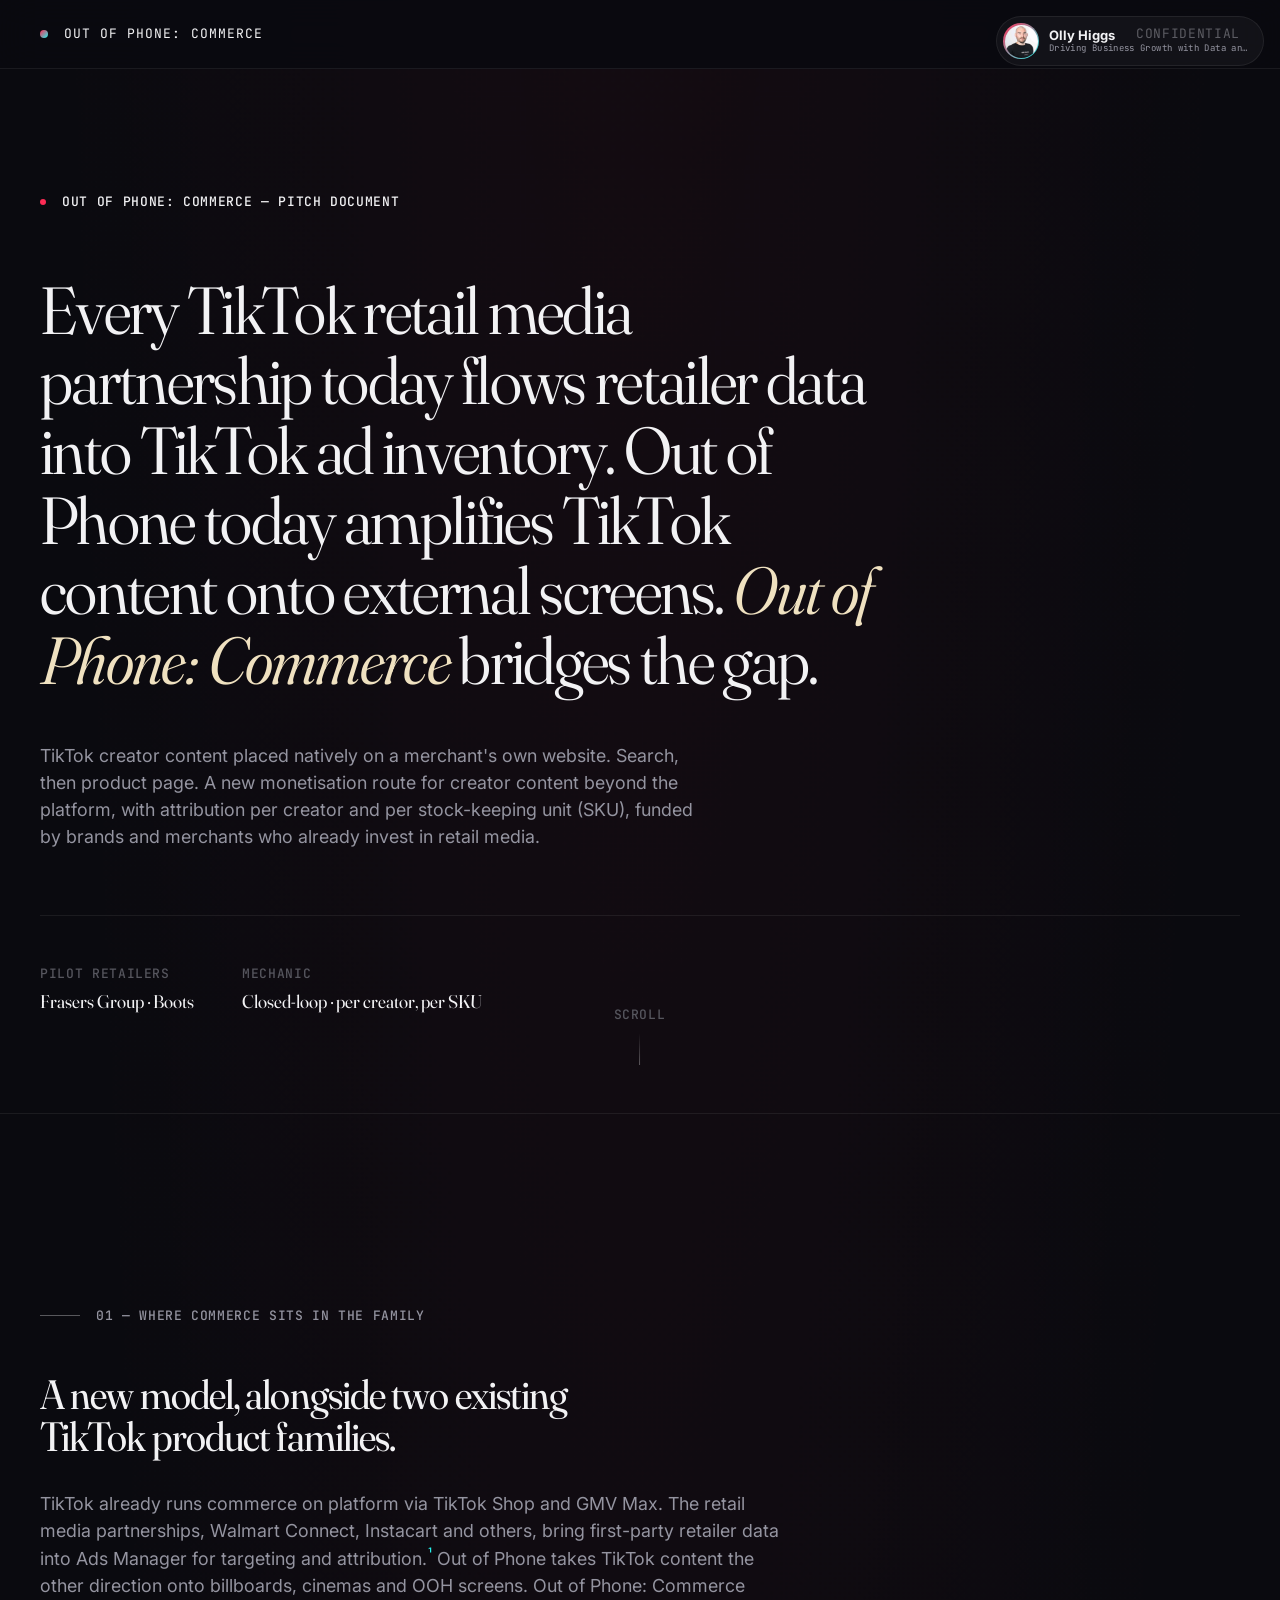
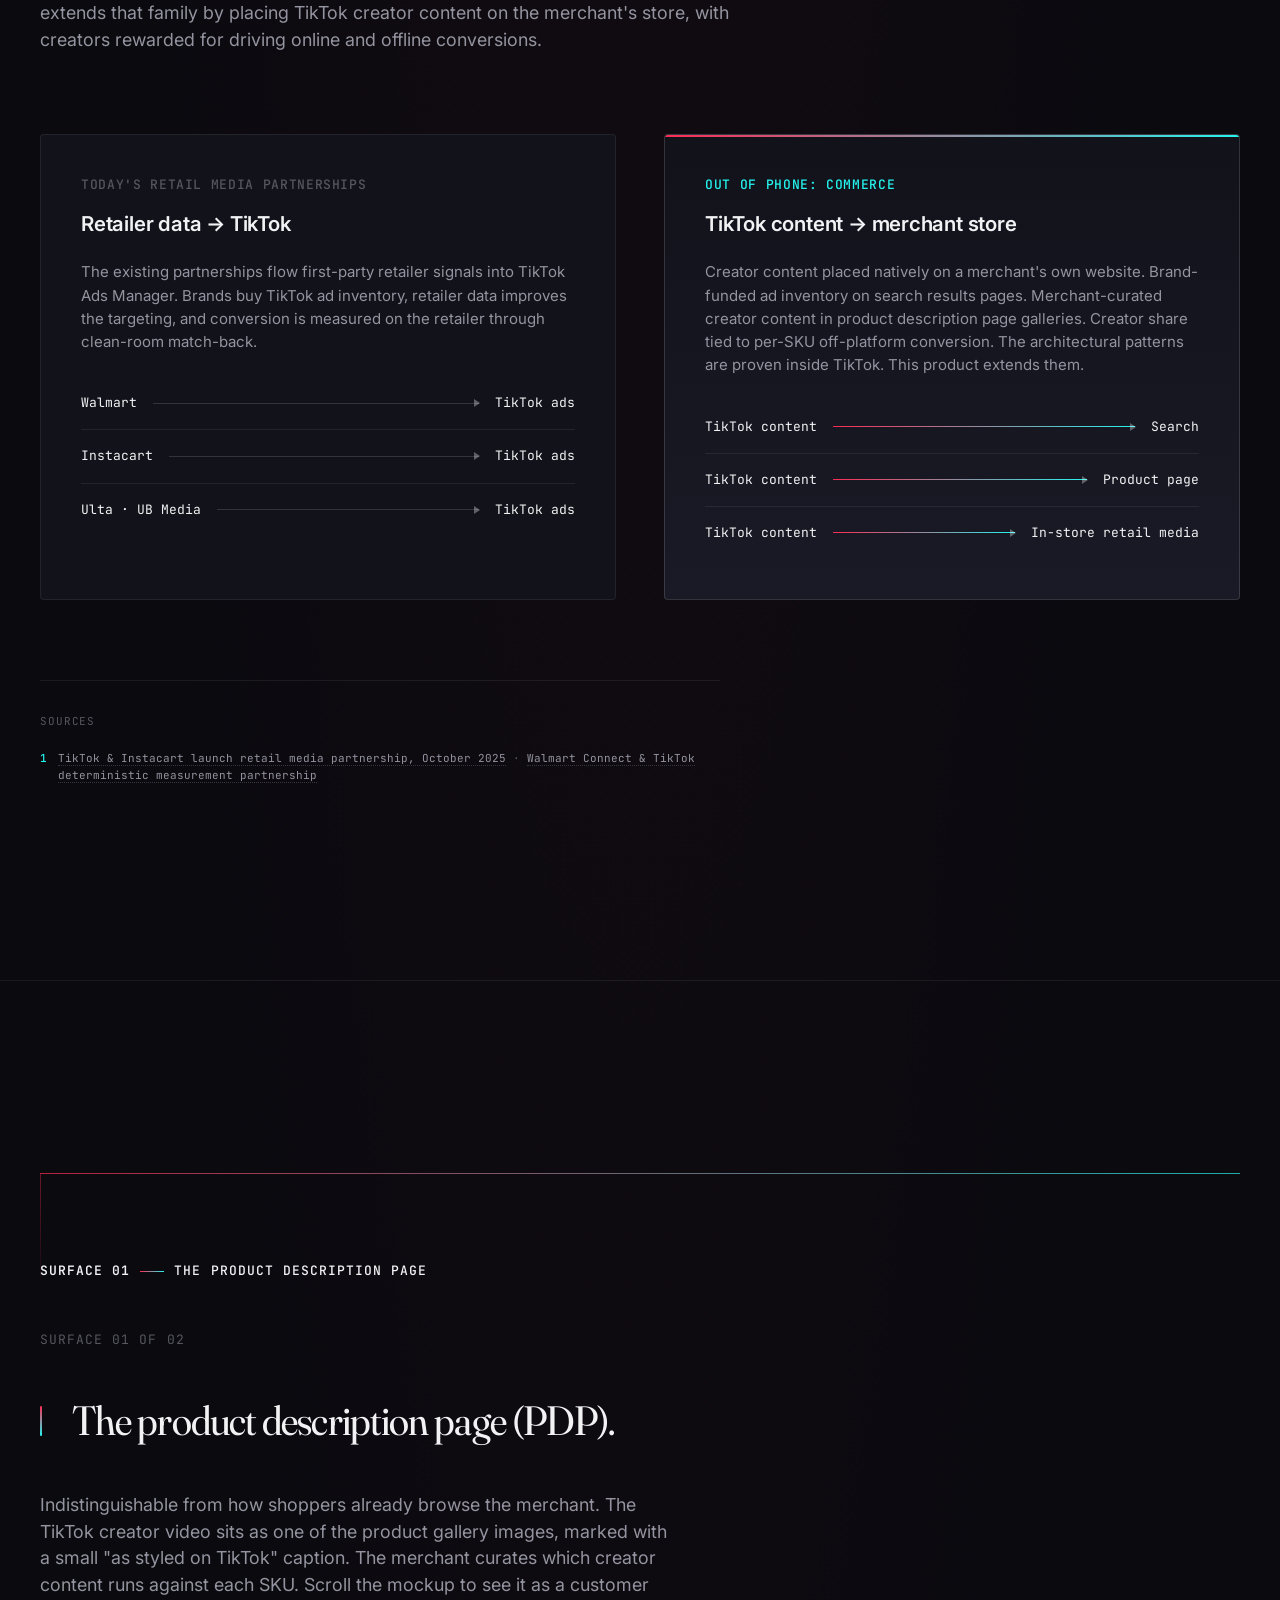
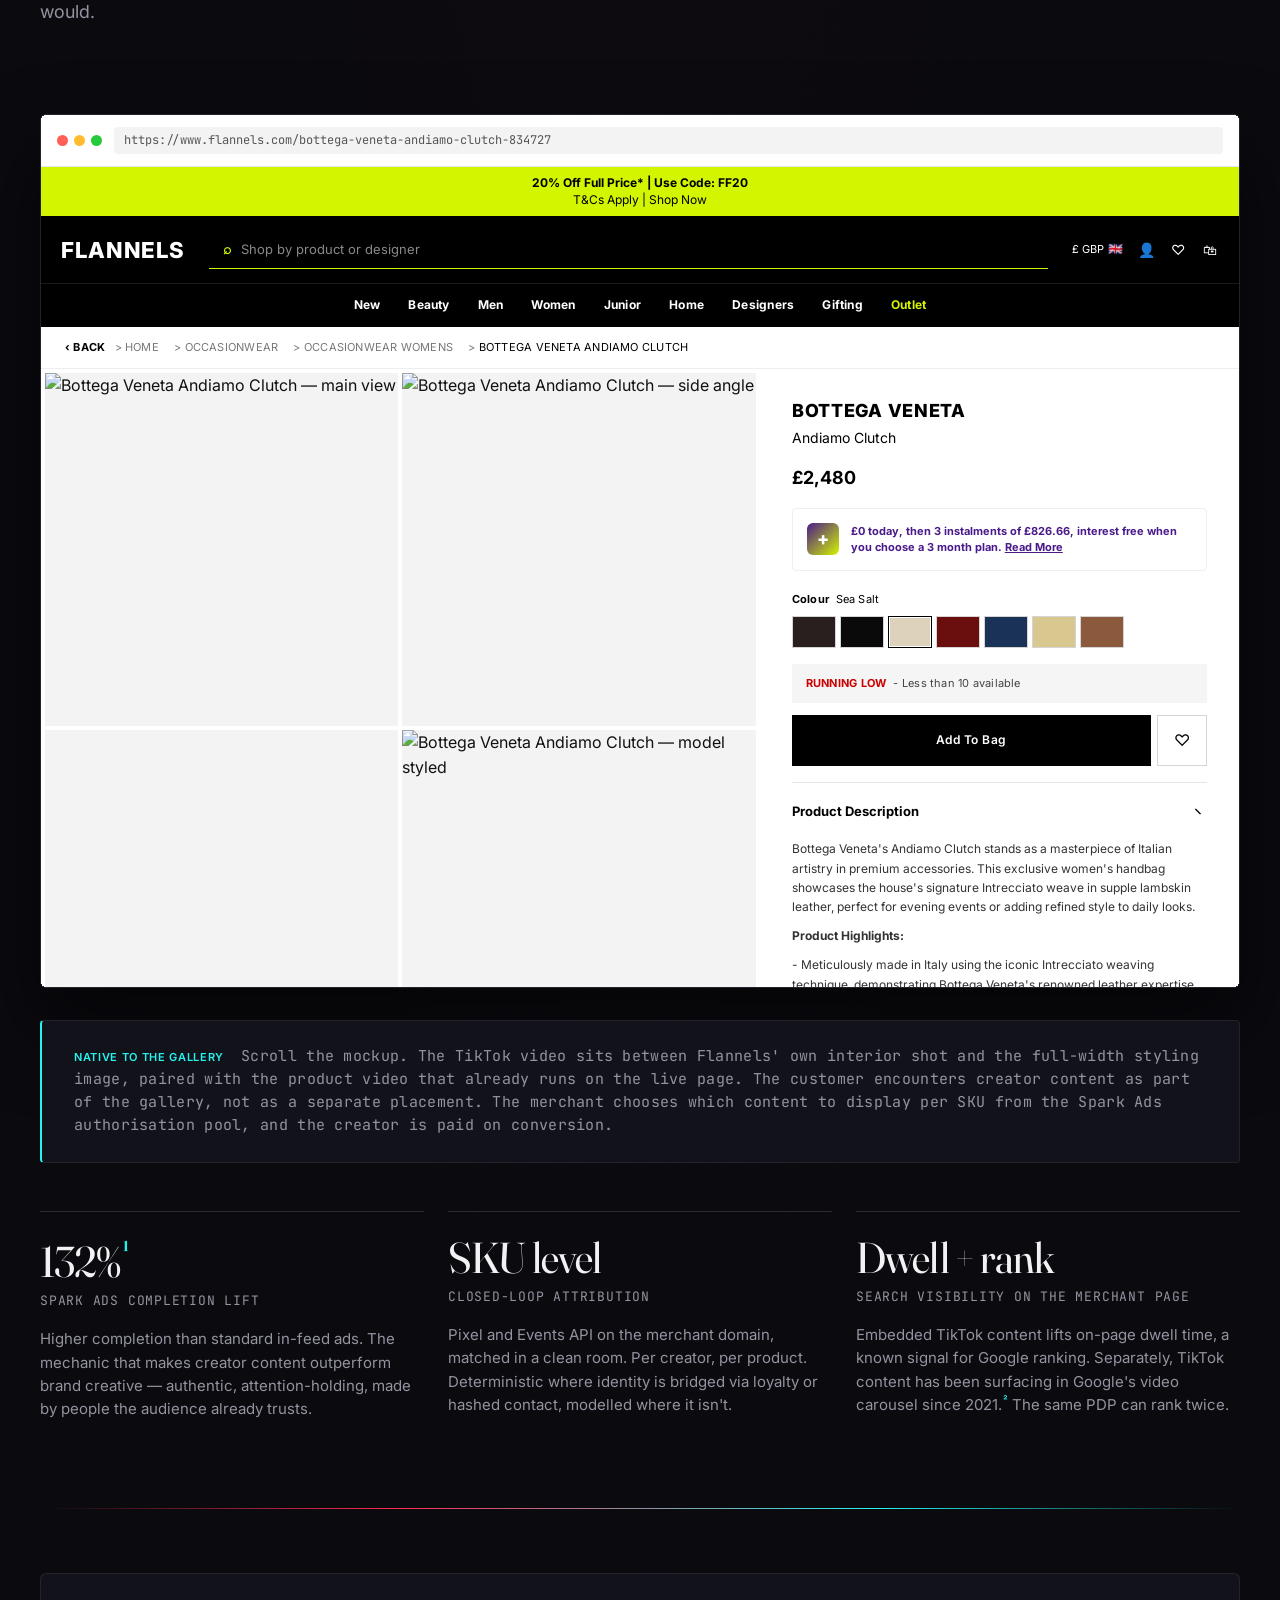
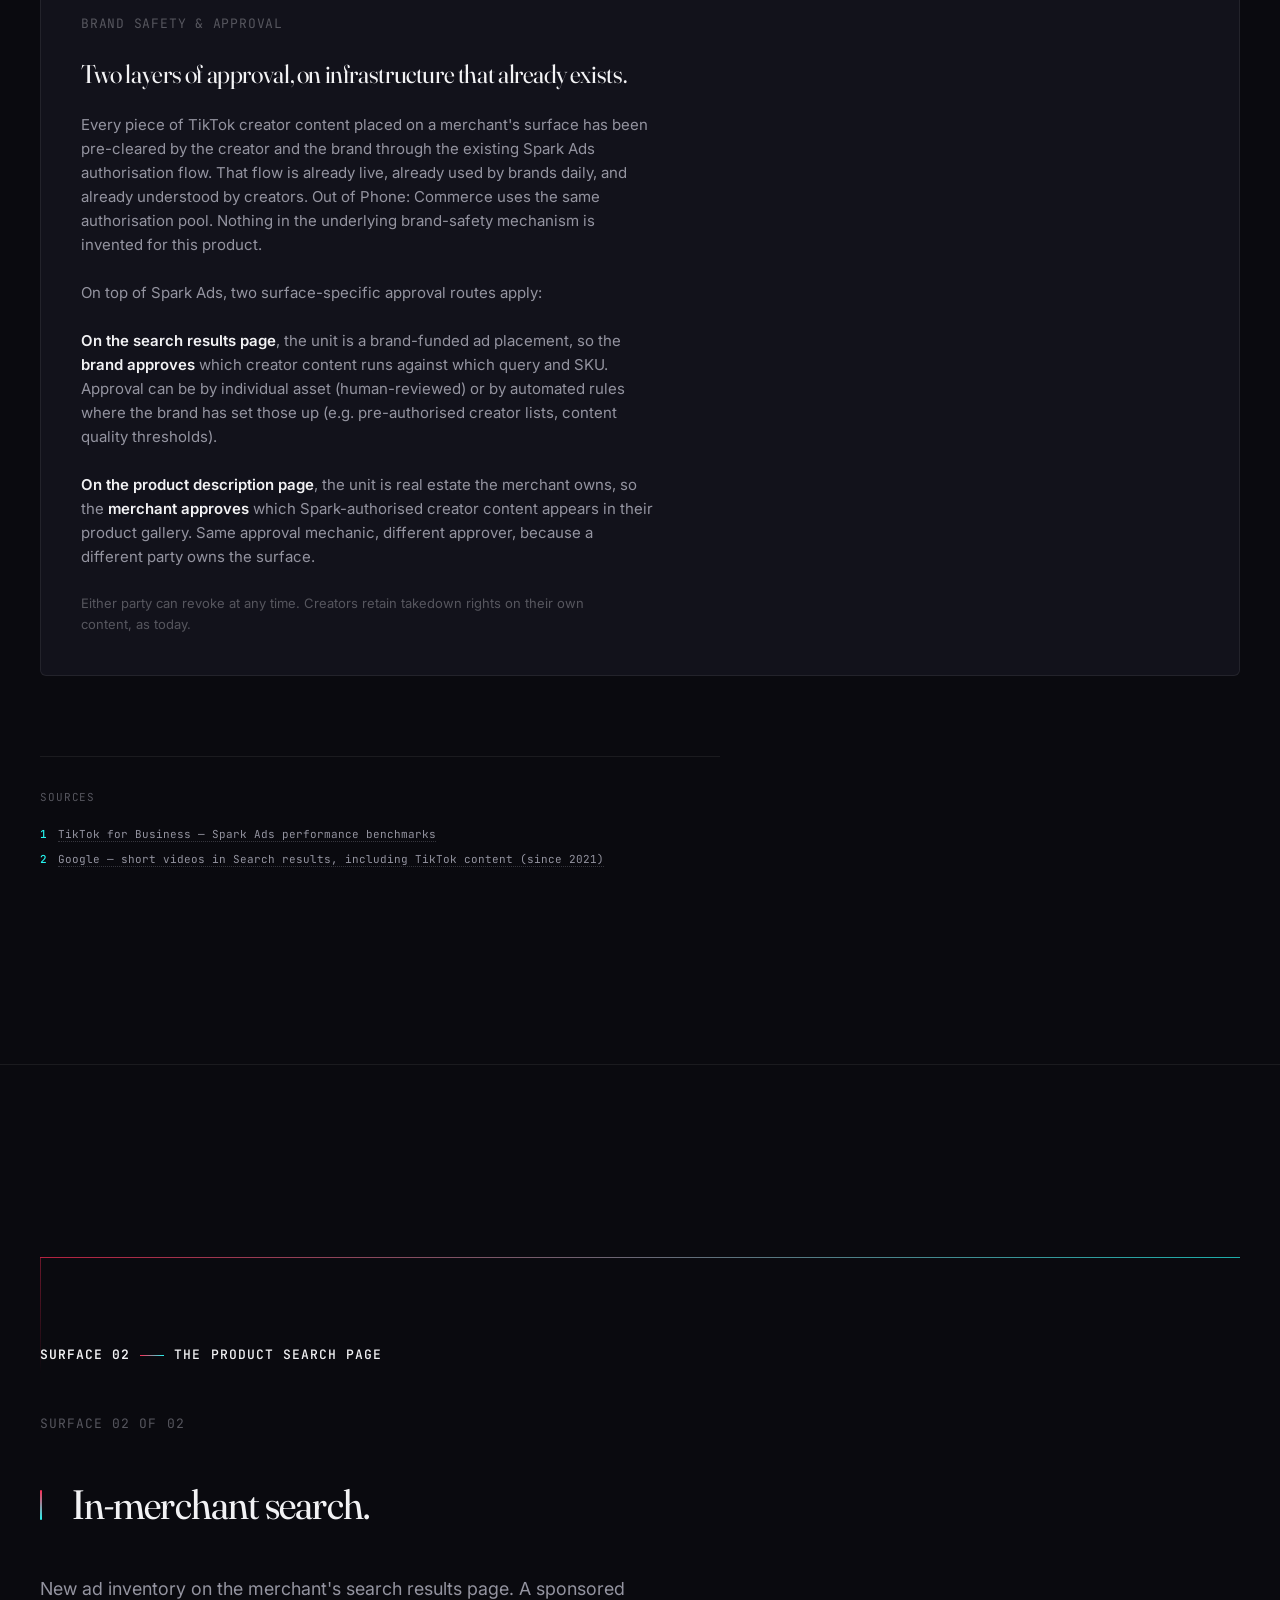
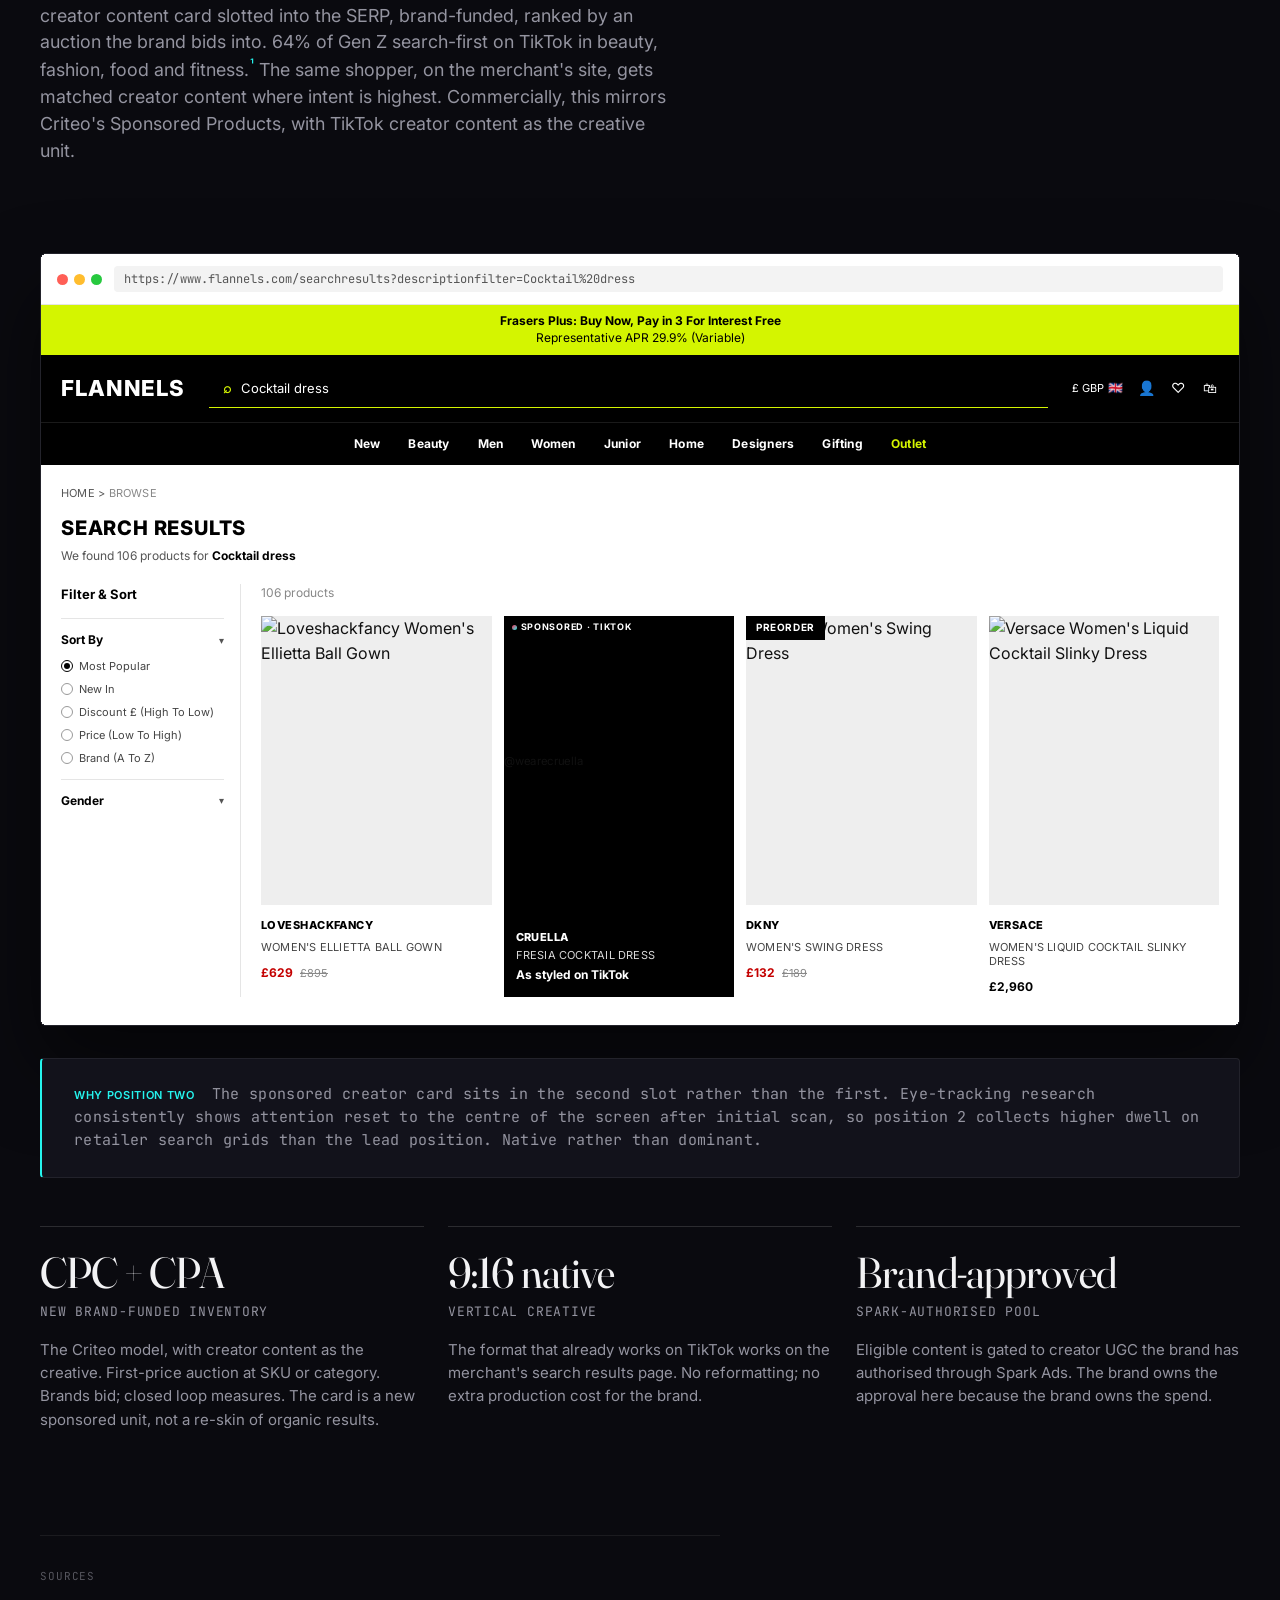
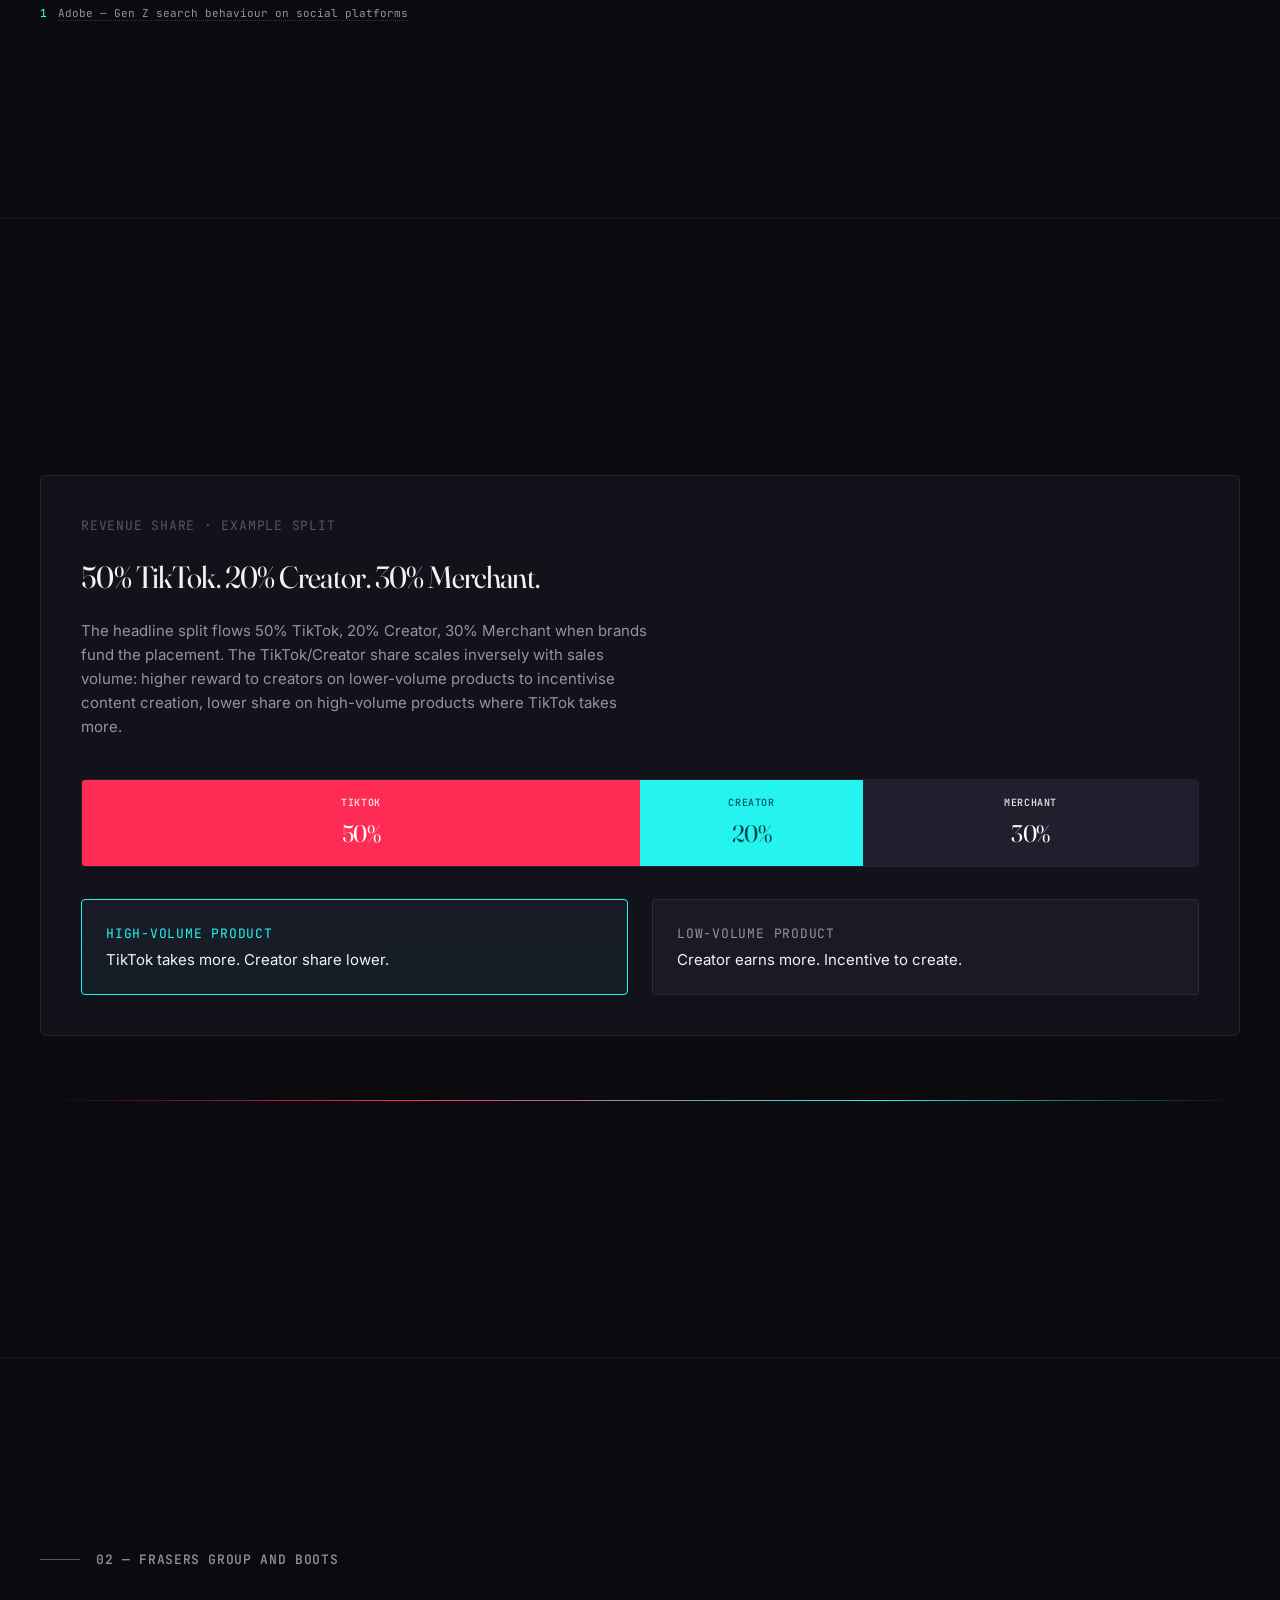
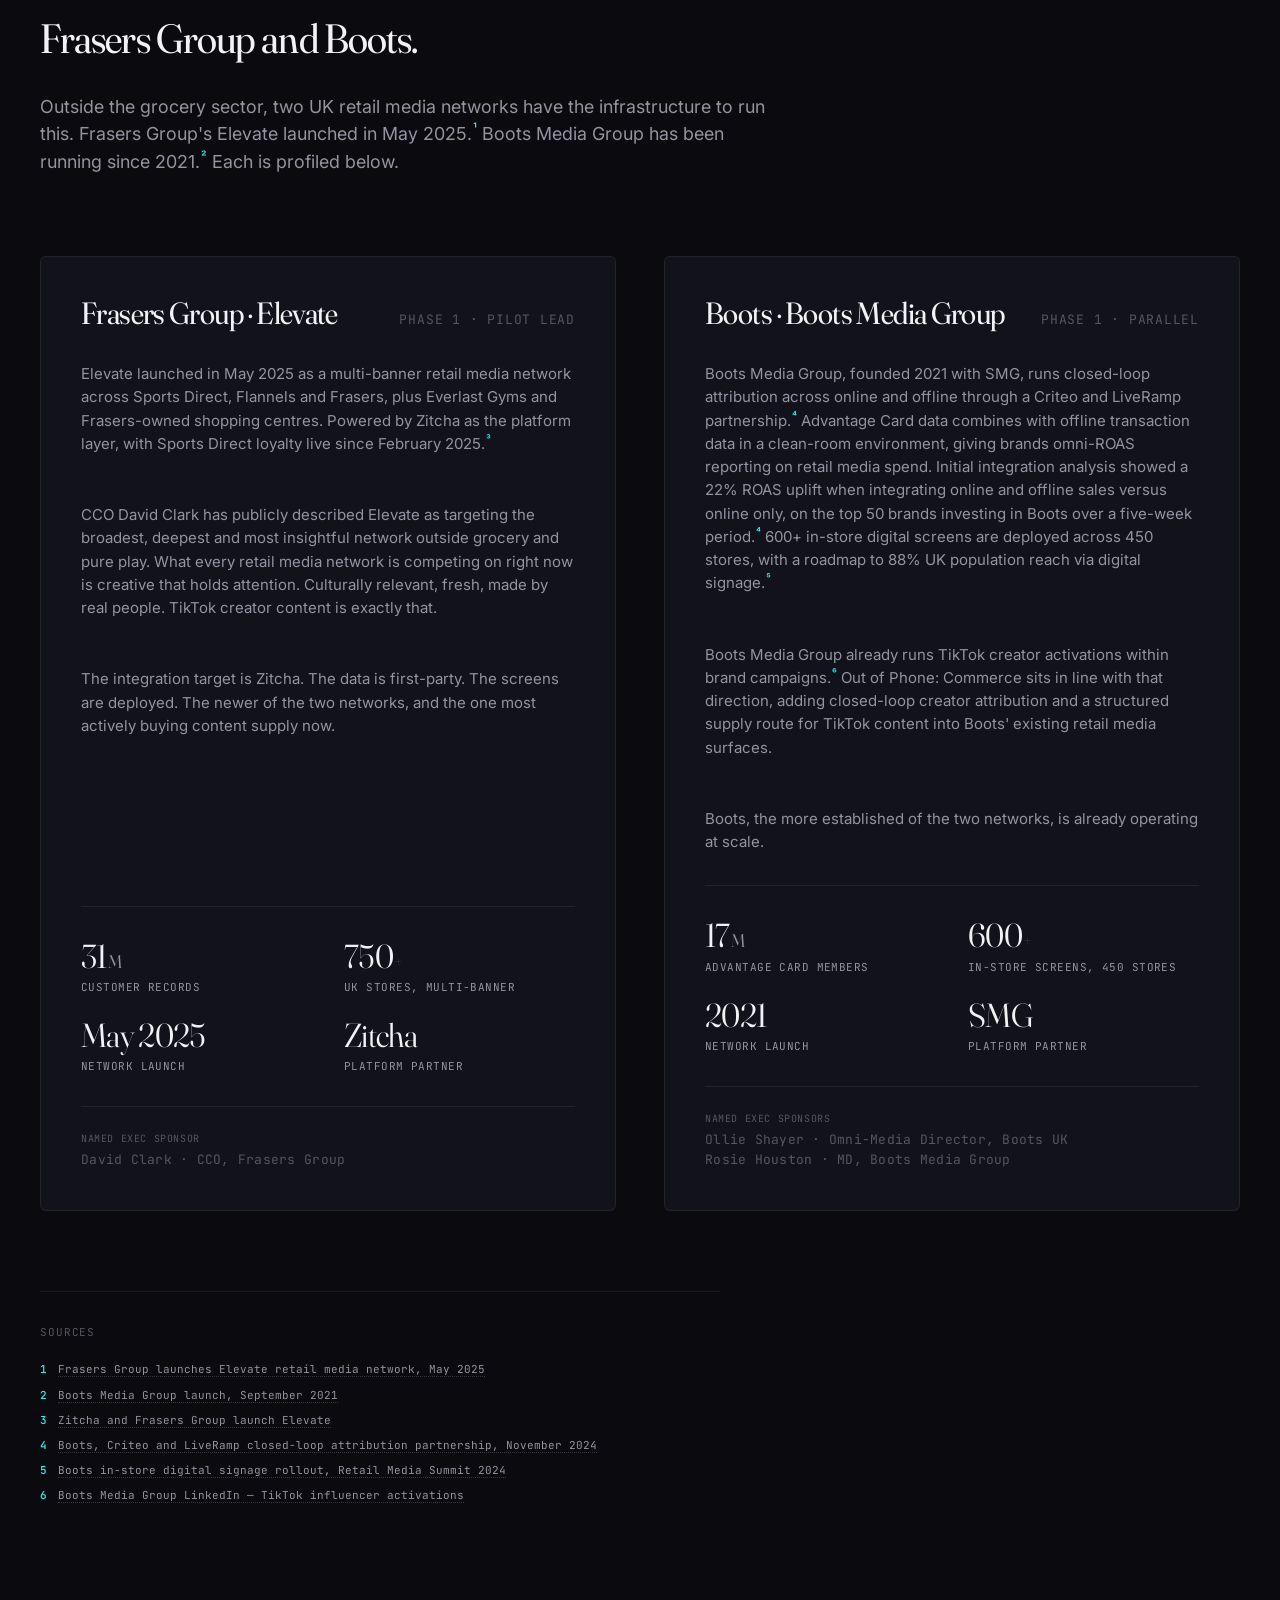
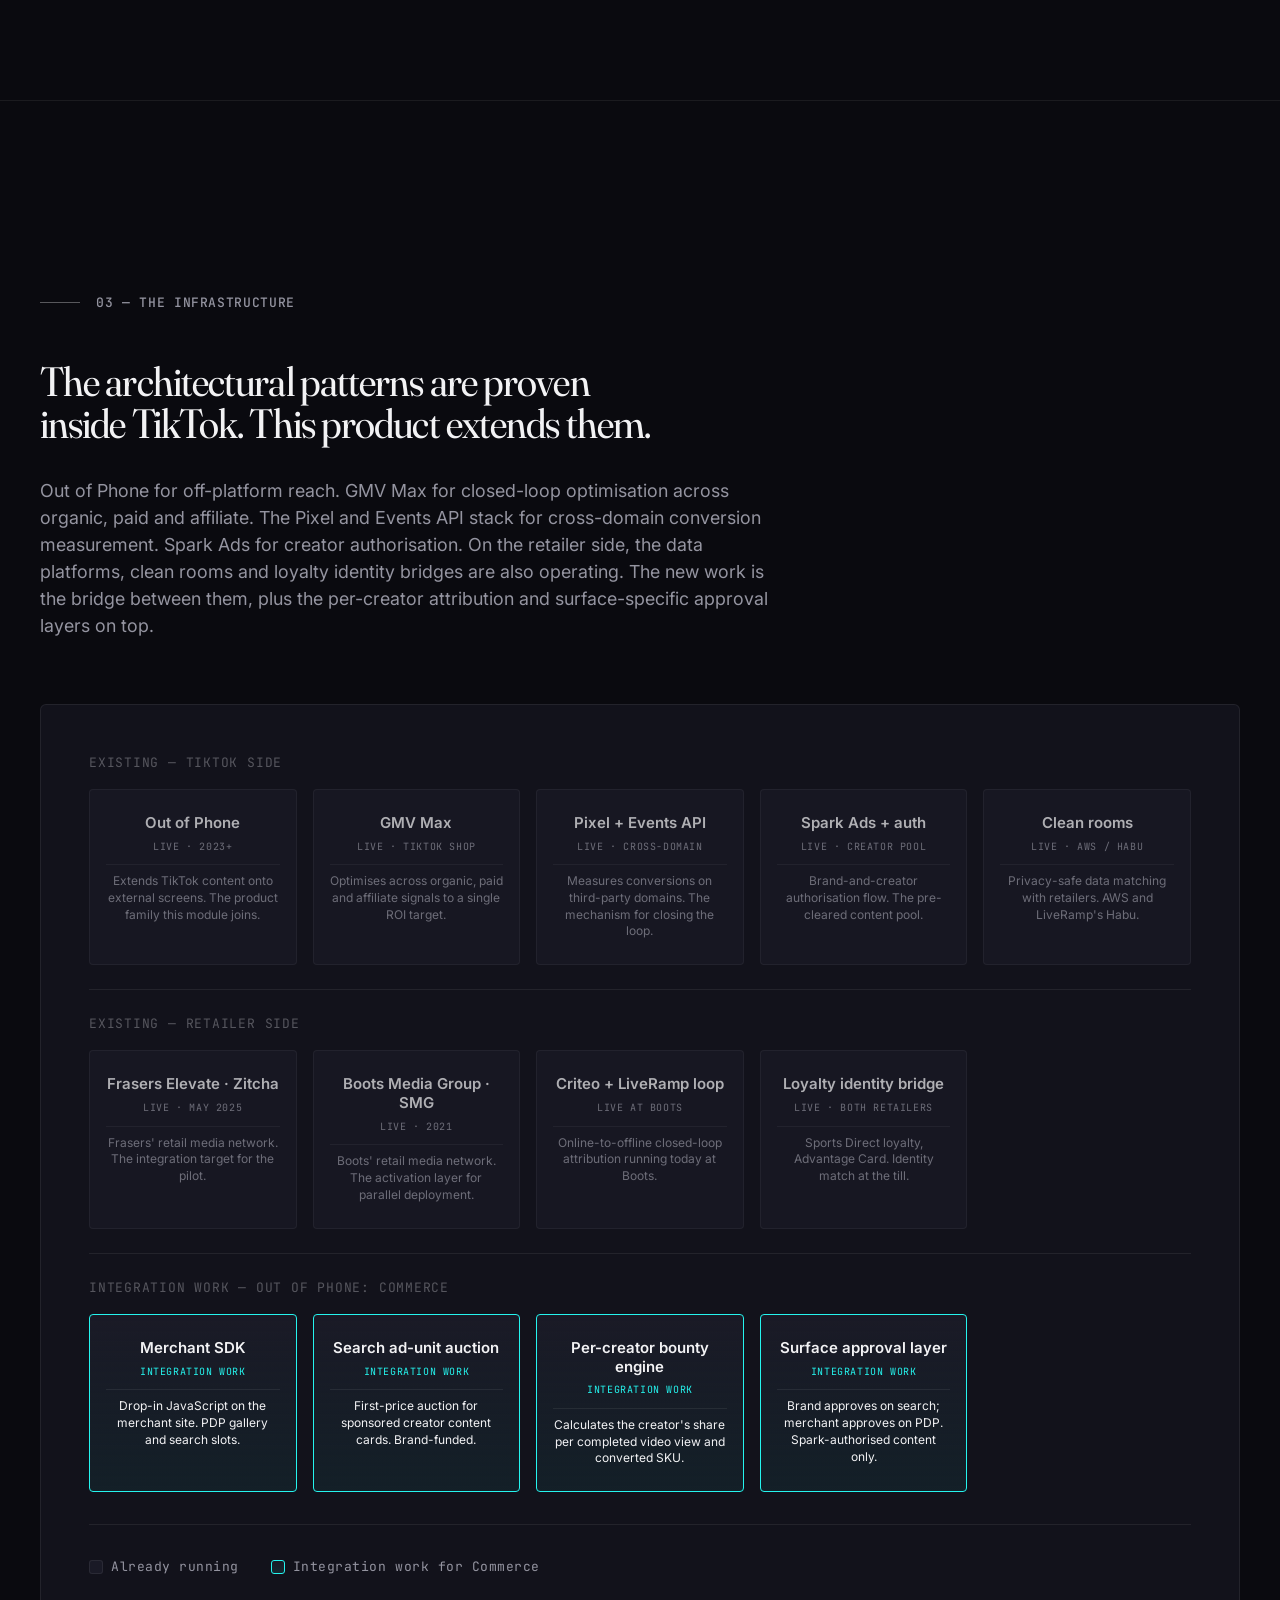
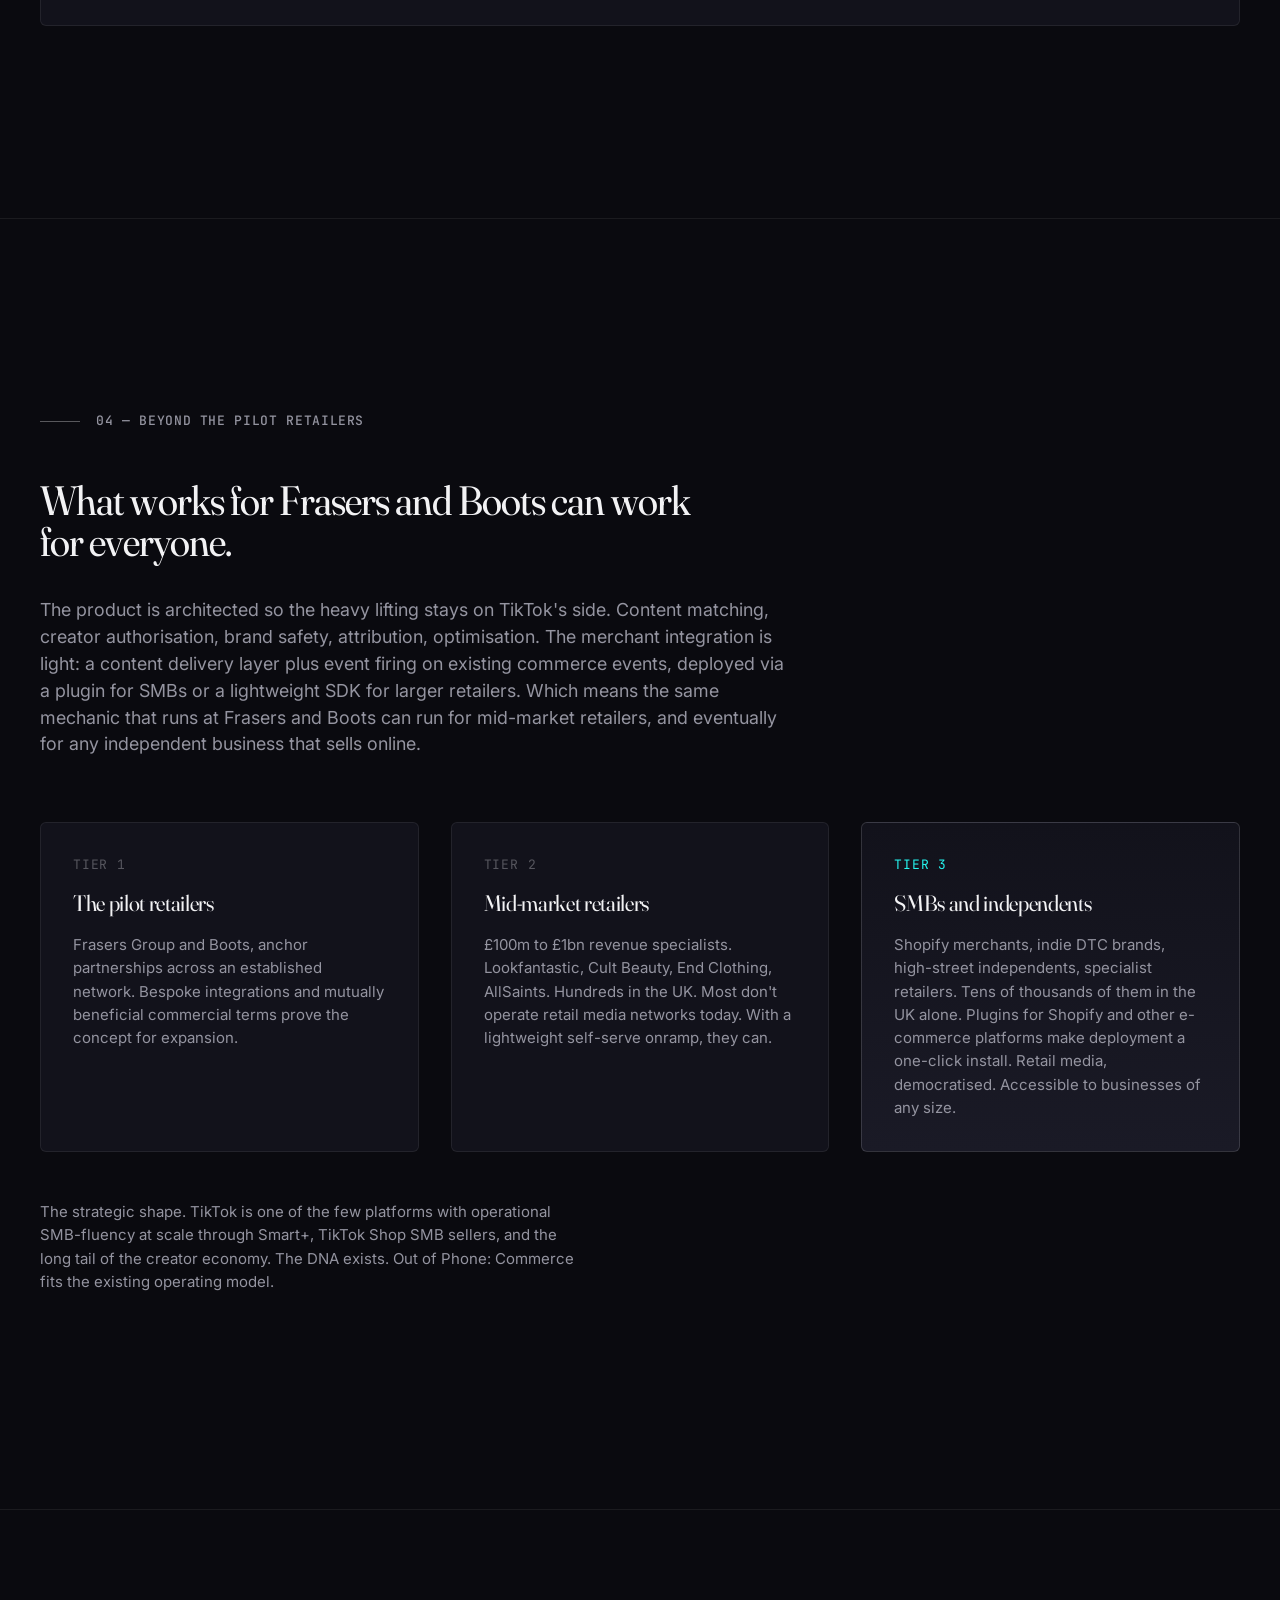
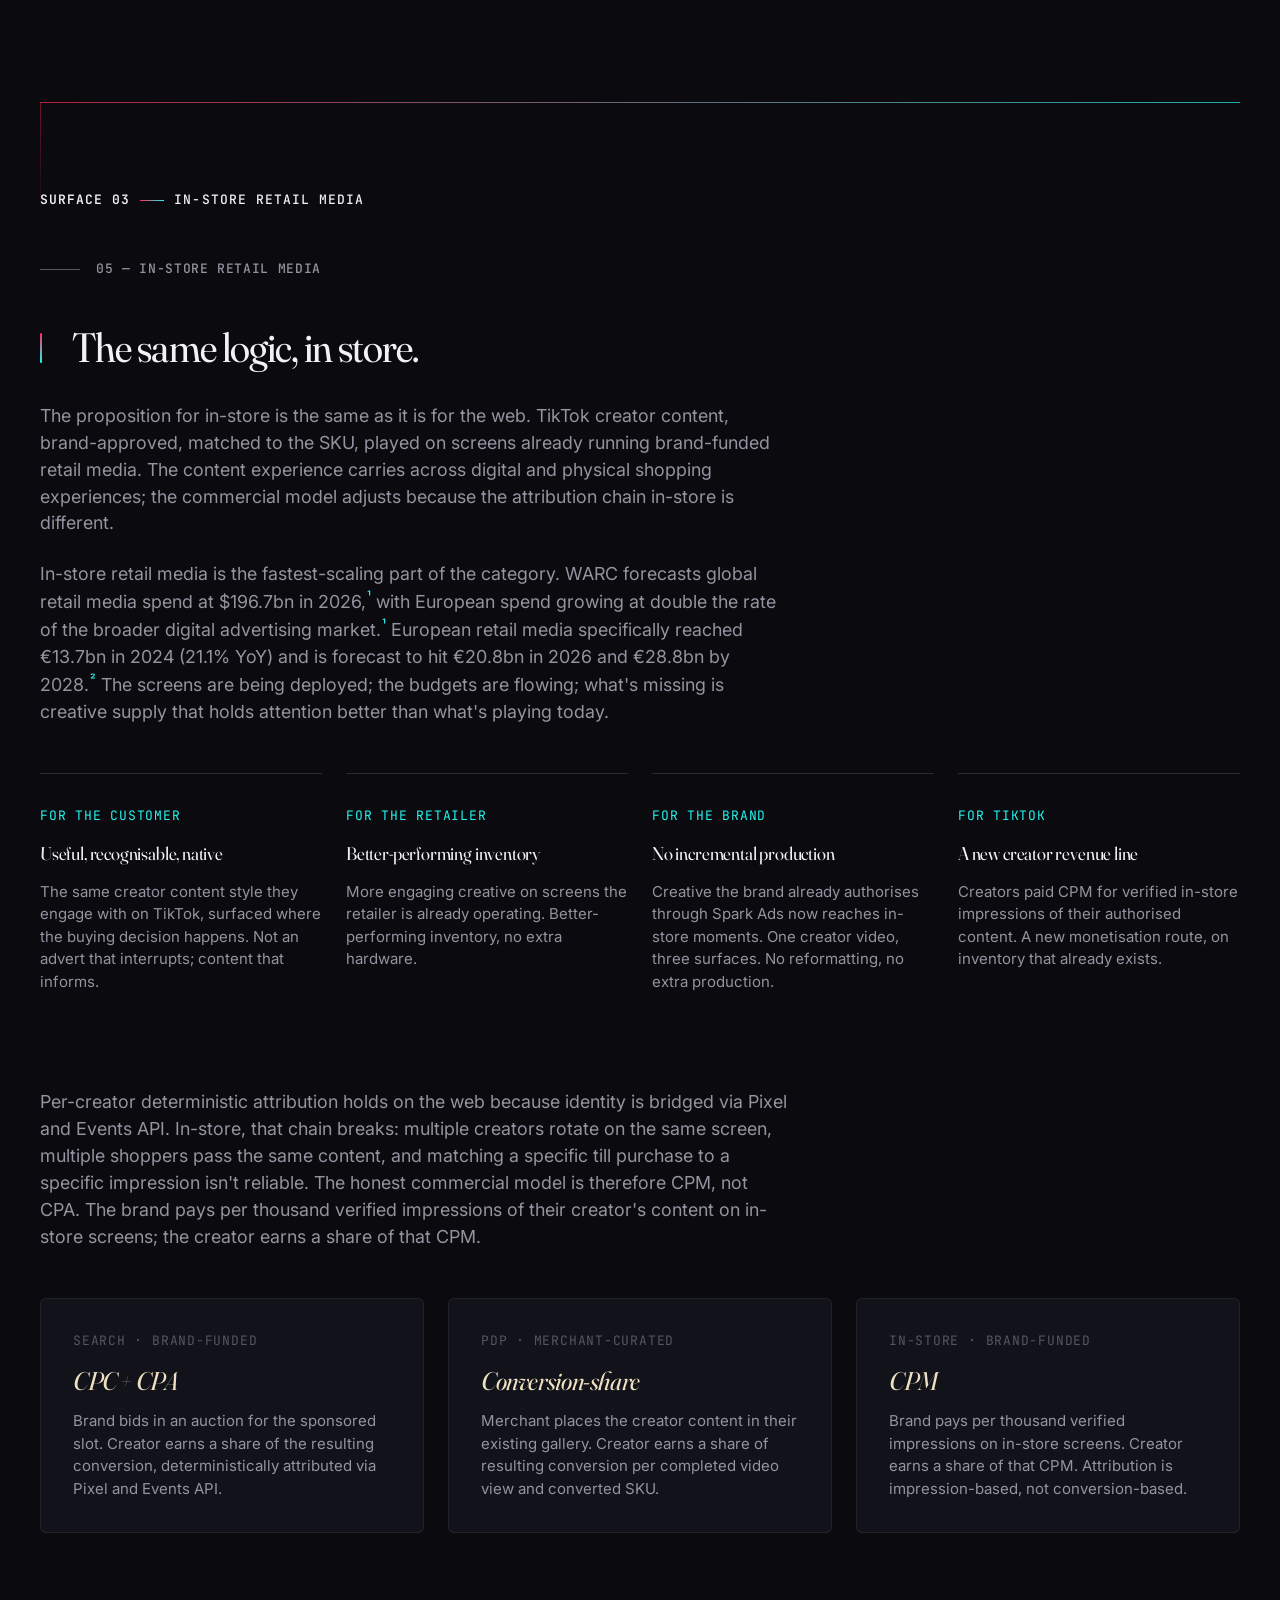
==== index.html @ cdff85fa "Move gradient rule from above rev-share block to below" ====
<!DOCTYPE html>
<html lang="en-GB">
<head>
  <meta charset="UTF-8" />
  <meta name="viewport" content="width=device-width, initial-scale=1.0" />
  <meta name="robots" content="noindex, nofollow" />
  <meta name="referrer" content="no-referrer" />
  <title>Out of Phone: Commerce</title>
  <meta name="description" content="A pitch document. Concept prototype. Not affiliated with or endorsed by TikTok, Frasers Group, Boots, or Vusion." />

  <link rel="preconnect" href="https://fonts.googleapis.com" />
  <link rel="preconnect" href="https://fonts.gstatic.com" crossorigin />
  <link href="https://fonts.googleapis.com/css2?family=Fraunces:opsz,wght,SOFT@9..144,300..800,0..100&family=Inter:wght@300..800&family=JetBrains+Mono:wght@400;500&display=swap" rel="stylesheet" />

  <style>
    :root {
      --bg: #0a0a0f;
      --bg-elevated: #12121b;
      --bg-card: #1a1a26;
      --bg-card-hover: #20202e;

      --text: #f2f2f4;
      --text-muted: #9494a0;
      --text-quiet: #56565e;
      --text-subtle: #36363e;

      --rule: rgba(255, 255, 255, 0.07);
      --rule-strong: rgba(255, 255, 255, 0.14);
      --rule-bright: rgba(255, 255, 255, 0.32);

      --accent-pink: #fe2c55;
      --accent-cyan: #25f4ee;
      --accent-warm: #efe1c0;

      --font-display: "Fraunces", Georgia, "Times New Roman", serif;
      --font-body: "Inter", system-ui, -apple-system, sans-serif;
      --font-mono: "JetBrains Mono", ui-monospace, "SF Mono", Menlo, monospace;

      --type-mega: clamp(2.5rem, 8.5vw, 7.5rem);
      --type-display: clamp(2rem, 4.8vw, 4rem);
      --type-h1: clamp(1.625rem, 3.2vw, 2.625rem);
      --type-h2: clamp(1.35rem, 2.4vw, 1.95rem);
      --type-h3: clamp(1.125rem, 1.6vw, 1.45rem);
      --type-lead: clamp(1.075rem, 1.4vw, 1.3rem);
      --type-body: 1.0625rem;
      --type-small: 0.9375rem;
      --type-micro: 0.8125rem;
      --type-mono: 0.8125rem;

      --space-1: 0.5rem;
      --space-2: 1rem;
      --space-3: 1.5rem;
      --space-4: 2rem;
      --space-5: 2.5rem;
      --space-6: 3rem;
      --space-8: 4rem;
      --space-10: 5rem;
      --space-12: 6rem;
      --space-16: 8rem;
      --space-20: 10rem;
      --space-24: 12rem;
      --space-32: 16rem;

      --max-w: 1280px;
      --reading-w: 68ch;
      --gutter: clamp(1.25rem, 4vw, 2.5rem);

      --ease: cubic-bezier(0.4, 0, 0.2, 1);
      --ease-out: cubic-bezier(0.16, 1, 0.3, 1);
      --ease-in-out: cubic-bezier(0.65, 0, 0.35, 1);
    }

    *, *::before, *::after { box-sizing: border-box; }
    html, body { margin: 0; padding: 0; }
    html {
      background: var(--bg);
      color: var(--text);
      font-family: var(--font-body);
      font-size: 16px;
      line-height: 1.55;
      -webkit-font-smoothing: antialiased;
      -moz-osx-font-smoothing: grayscale;
      text-rendering: optimizeLegibility;
      scroll-behavior: smooth;
    }
    body {
      min-height: 100vh;
      overflow-x: hidden;
      background:
        radial-gradient(ellipse 80% 60% at 50% -10%, rgba(254, 44, 85, 0.05), transparent 60%),
        radial-gradient(ellipse 60% 40% at 100% 110%, rgba(37, 244, 238, 0.03), transparent 60%),
        var(--bg);
    }
    img, svg { display: block; max-width: 100%; }
    a { color: inherit; text-decoration: none; }
    button { font: inherit; color: inherit; background: none; border: 0; cursor: pointer; }

    /* Footnote links */
    a.fn {
      color: var(--accent-cyan);
      text-decoration: none;
      font-weight: 500;
      font-feature-settings: "sups" 1;
      vertical-align: super;
      font-size: 0.7em;
      margin-left: 1px;
      letter-spacing: 0;
      transition: opacity 200ms var(--ease);
    }
    a.fn:hover { opacity: 0.7; }

    /* TYPOGRAPHY */
    .display, h1, h2 {
      font-family: var(--font-display);
      font-weight: 400;
      font-variation-settings: "opsz" 144, "SOFT" 30;
      line-height: 1.02;
      letter-spacing: -0.022em;
      color: var(--text);
    }
    .display-mega {
      font-family: var(--font-display);
      font-weight: 350;
      font-variation-settings: "opsz" 144, "SOFT" 30;
      font-size: var(--type-mega);
      line-height: 0.96;
      letter-spacing: -0.035em;
    }
    h1 { font-size: var(--type-display); }
    h2 { font-size: var(--type-h1); }
    h3 {
      font-family: var(--font-body);
      font-weight: 600;
      font-size: var(--type-h3);
      line-height: 1.25;
      letter-spacing: -0.01em;
      margin: 0;
      color: var(--text);
    }
    p { margin: 0 0 var(--space-3); }
    .lead {
      font-size: var(--type-lead);
      line-height: 1.5;
      color: var(--text);
      font-weight: 400;
    }
    .small { font-size: var(--type-small); color: var(--text-muted); }
    .micro {
      font-family: var(--font-mono);
      font-size: var(--type-micro);
      letter-spacing: 0.05em;
      text-transform: uppercase;
      color: var(--text-muted);
      font-weight: 500;
    }
    .mono {
      font-family: var(--font-mono);
      font-size: var(--type-mono);
      letter-spacing: 0;
      color: var(--text-muted);
    }
    em { font-style: italic; color: var(--accent-warm); font-family: var(--font-display); }

    /* LAYOUT */
    .container {
      width: 100%;
      max-width: var(--max-w);
      margin: 0 auto;
      padding-left: var(--gutter);
      padding-right: var(--gutter);
    }
    .container-narrow { max-width: 880px; }
    .reading { max-width: var(--reading-w); }

    section {
      position: relative;
      padding-top: var(--space-24);
      padding-bottom: var(--space-24);
    }
    @media (max-width: 720px) {
      section {
        padding-top: var(--space-16);
        padding-bottom: var(--space-16);
      }
    }

    .section-eyebrow {
      display: flex;
      align-items: center;
      gap: var(--space-2);
      margin-bottom: var(--space-6);
    }
    .section-eyebrow::before {
      content: "";
      width: 2.5rem;
      height: 1px;
      background: var(--rule-bright);
    }
    .section-eyebrow .micro { color: var(--text-muted); }

    .section-divider {
      border-top: 1px solid var(--rule);
      margin-top: 0;
    }

    /* SOURCES BLOCK */
    .sources {
      margin-top: var(--space-10);
      padding-top: var(--space-4);
      border-top: 1px solid var(--rule);
      max-width: var(--reading-w);
    }
    .sources-label {
      font-family: var(--font-mono);
      font-size: 11px;
      letter-spacing: 0.08em;
      text-transform: uppercase;
      color: var(--text-quiet);
      margin-bottom: var(--space-2);
    }
    .sources ol {
      list-style: none;
      padding: 0;
      margin: 0;
      counter-reset: src;
    }
    .sources li {
      counter-increment: src;
      font-family: var(--font-mono);
      font-size: 11px;
      line-height: 1.55;
      color: var(--text-quiet);
      padding: 4px 0;
      position: relative;
      padding-left: 1.6em;
    }
    .sources li::before {
      content: counter(src);
      position: absolute;
      left: 0;
      color: var(--accent-cyan);
      font-weight: 500;
    }
    .sources li a {
      color: var(--text-muted);
      text-decoration: none;
      border-bottom: 1px dotted var(--text-subtle);
      transition: color 200ms var(--ease), border-color 200ms var(--ease);
    }
    .sources li a:hover {
      color: var(--text);
      border-bottom-color: var(--rule-bright);
    }

    /* NAV */
    .site-nav {
      position: fixed;
      top: 0;
      left: 0;
      right: 0;
      z-index: 100;
      padding: var(--space-3) var(--gutter);
      display: flex;
      justify-content: space-between;
      align-items: center;
      background: rgba(10, 10, 15, 0.94);
      backdrop-filter: blur(20px) saturate(140%);
      -webkit-backdrop-filter: blur(20px) saturate(140%);
      border-bottom: 1px solid var(--rule);
      transition: transform 250ms var(--ease);
    }
    .site-nav.is-hidden { transform: translateY(-100%); }
    .site-nav-brand {
      font-family: var(--font-mono);
      font-size: var(--type-micro);
      letter-spacing: 0.08em;
      text-transform: uppercase;
      color: var(--text);
      display: flex;
      align-items: center;
      gap: var(--space-2);
    }
    .site-nav-brand::before {
      content: "";
      display: inline-block;
      width: 0.5rem;
      height: 0.5rem;
      background: linear-gradient(135deg, var(--accent-pink), var(--accent-cyan));
      border-radius: 50%;
    }
    .site-nav-meta {
      font-family: var(--font-mono);
      font-size: var(--type-micro);
      color: var(--text-quiet);
      letter-spacing: 0.05em;
      text-transform: uppercase;
    }
    @media (max-width: 640px) { .site-nav-meta { display: none; } }

    /* AUTHOR TILE — persistent, screenshot-safe attribution */
    .site-nav-right {
      display: flex;
      align-items: center;
      gap: var(--space-4);
    }
    .site-nav-author {
      position: fixed;
      top: 1rem;
      right: 1rem;
      z-index: 1000;
      display: flex;
      align-items: center;
      gap: 10px;
      padding: 6px 14px 6px 6px;
      background: rgba(255, 255, 255, 0.04);
      border: 1px solid var(--rule);
      border-radius: 999px;
      text-decoration: none;
      transition: background 200ms var(--ease), border-color 200ms var(--ease), transform 200ms var(--ease);
    }
    .site-nav-author:hover {
      background: rgba(255, 255, 255, 0.08);
      border-color: var(--rule-bright);
      transform: translateY(-1px);
    }
    .author-avatar {
      width: 36px;
      height: 36px;
      border-radius: 50%;
      overflow: hidden;
      flex-shrink: 0;
      background: linear-gradient(135deg, var(--accent-pink), var(--accent-cyan));
      padding: 1.5px;
    }
    .author-avatar img {
      width: 100%;
      height: 100%;
      border-radius: 50%;
      object-fit: cover;
      display: block;
    }
    .author-meta {
      display: flex;
      flex-direction: column;
      gap: 1px;
      max-width: 200px;
    }
    .author-name {
      font-family: var(--font-body);
      font-weight: 700;
      font-size: 13px;
      color: var(--text);
      line-height: 1.1;
    }
    .author-tagline {
      font-family: var(--font-mono);
      font-size: 9px;
      color: var(--text-muted);
      letter-spacing: 0.04em;
      line-height: 1.25;
      white-space: nowrap;
      overflow: hidden;
      text-overflow: ellipsis;
    }
    @media (max-width: 860px) {
      .author-meta { display: none; }
      .site-nav-author { padding: 4px; }
    }

    /* STICKY SECTION EYEBROW — persistent label that updates on scroll */
    .sticky-eyebrow {
      position: fixed;
      top: 0;
      left: 0;
      right: 0;
      z-index: 999;
      display: flex;
      justify-content: center;
      align-items: center;
      gap: 8px;
      padding: 6px 14px;
      background: rgba(10, 10, 15, 0.88);
      backdrop-filter: blur(12px) saturate(140%);
      -webkit-backdrop-filter: blur(12px) saturate(140%);
      border-bottom: 1px solid var(--rule);
      font-family: var(--font-mono);
      font-size: var(--type-micro);
      color: var(--text-muted);
      letter-spacing: 0.06em;
      text-transform: uppercase;
      opacity: 0;
      pointer-events: none;
      transform: translateY(-100%);
      transition: opacity 300ms var(--ease), transform 300ms var(--ease);
    }
    .sticky-eyebrow.is-visible {
      opacity: 1;
      transform: translateY(0);
    }
    .sticky-eyebrow-dot {
      width: 6px;
      height: 6px;
      border-radius: 50%;
      background: linear-gradient(135deg, var(--accent-pink), var(--accent-cyan));
      flex-shrink: 0;
    }
    .sticky-eyebrow-label {
      color: var(--text);
      font-weight: 500;
    }
    @media (max-width: 640px) {
      .sticky-eyebrow { font-size: 9px; padding: 5px 10px; }
    }

    /* SURFACE MARKER — section opening structural element */
    .surface-marker {
      position: relative;
      padding-top: var(--space-8);
      margin-bottom: var(--space-6);
    }
    .surface-marker::before {
      content: "";
      position: absolute;
      top: 0;
      left: 0;
      right: 0;
      height: 1px;
      background: linear-gradient(90deg, var(--accent-pink) 0%, var(--accent-cyan) 100%);
      opacity: 0.7;
    }
    .surface-marker-eyebrow {
      display: inline-flex;
      align-items: center;
      gap: 10px;
      font-family: var(--font-mono);
      font-size: var(--type-micro);
      letter-spacing: 0.08em;
      text-transform: uppercase;
      color: var(--text-muted);
      margin-top: var(--space-3);
    }
    .surface-marker-eyebrow .marker-num {
      color: var(--text);
      font-weight: 600;
    }
    .surface-marker-eyebrow .marker-divider {
      width: 24px;
      height: 1px;
      background: linear-gradient(90deg, var(--accent-pink), var(--accent-cyan));
      display: inline-block;
    }
    .surface-marker-eyebrow .marker-title {
      color: var(--text);
      font-weight: 500;
    }
    .surface-marker::after {
      content: "";
      position: absolute;
      left: 0;
      top: 1px;
      bottom: -8px;
      width: 1px;
      background: linear-gradient(180deg, var(--accent-pink) 0%, transparent 100%);
      opacity: 0.4;
    }

    /* HEADLINE ACCENT STROKE — vertical pink-cyan stroke on the left of section h2s */
    .has-accent-stroke {
      position: relative;
      padding-left: var(--space-4);
    }
    .has-accent-stroke::before {
      content: "";
      position: absolute;
      left: 0;
      top: 6px;
      bottom: 6px;
      width: 2px;
      background: linear-gradient(180deg, var(--accent-pink) 0%, var(--accent-cyan) 100%);
      border-radius: 2px;
    }

    /* GRADIENT RULE — replaces solid 1px rules between major content blocks */
    .gradient-rule {
      width: 100%;
      height: 1px;
      background: linear-gradient(90deg, transparent 0%, var(--accent-pink) 30%, var(--accent-cyan) 70%, transparent 100%);
      opacity: 0.6;
      margin: var(--space-8) 0;
      border: 0;
    }

    /* HERO */
    .hero {
      min-height: 100vh;
      display: flex;
      flex-direction: column;
      justify-content: center;
      padding-top: var(--space-24);
      padding-bottom: var(--space-12);
      position: relative;
    }
    .hero-eyebrow {
      display: flex;
      align-items: center;
      gap: var(--space-2);
      margin-bottom: var(--space-8);
      opacity: 0;
      animation: fadeInUp 700ms var(--ease-out) 200ms forwards;
    }
    .hero-eyebrow .micro { color: var(--text); }
    .hero-eyebrow .dot {
      width: 6px;
      height: 6px;
      border-radius: 50%;
      background: var(--accent-pink);
      animation: pulse 2.4s var(--ease-in-out) infinite;
    }
    .hero-headline {
      max-width: 22ch;
      margin: 0 0 var(--space-6);
      opacity: 0;
      animation: fadeInUp 900ms var(--ease-out) 350ms forwards;
      font-family: var(--font-display);
      font-variation-settings: "opsz" 144, "SOFT" 30;
      font-weight: 350;
      font-size: clamp(2rem, 5.2vw, 4.5rem);
      line-height: 1.05;
      letter-spacing: -0.025em;
    }
    .hero-headline .quiet { color: var(--text-muted); }
    .hero-product {
      font-family: var(--font-display);
      font-style: italic;
      color: var(--accent-warm);
    }
    .hero-lead {
      max-width: 60ch;
      margin: 0 0 var(--space-8);
      opacity: 0;
      animation: fadeInUp 900ms var(--ease-out) 600ms forwards;
      color: var(--text-muted);
    }
    .hero-meta {
      display: flex;
      gap: var(--space-6);
      flex-wrap: wrap;
      padding-top: var(--space-6);
      border-top: 1px solid var(--rule);
      opacity: 0;
      animation: fadeInUp 900ms var(--ease-out) 800ms forwards;
    }
    .hero-meta-item {
      display: flex;
      flex-direction: column;
      gap: 4px;
    }
    .hero-meta-item .micro { color: var(--text-quiet); }
    .hero-meta-item .value {
      font-family: var(--font-display);
      font-variation-settings: "opsz" 96;
      font-weight: 400;
      font-size: 1.15rem;
      color: var(--text);
    }
    .hero-scroll-cue {
      position: absolute;
      bottom: var(--space-6);
      left: 50%;
      transform: translateX(-50%);
      display: flex;
      flex-direction: column;
      align-items: center;
      gap: var(--space-1);
      opacity: 0;
      animation: fadeIn 1500ms var(--ease-out) 1500ms forwards;
    }
    .hero-scroll-cue .line {
      width: 1px;
      height: 32px;
      background: linear-gradient(180deg, transparent, var(--rule-bright));
      animation: scrollHint 2.5s var(--ease-in-out) infinite;
    }

    /* INVERSION */
    .inversion-grid {
      display: grid;
      grid-template-columns: 1fr 1fr;
      gap: var(--space-6);
      margin-top: var(--space-10);
    }
    @media (max-width: 860px) {
      .inversion-grid { grid-template-columns: 1fr; }
    }
    .inversion-card {
      background: var(--bg-elevated);
      border: 1px solid var(--rule);
      border-radius: 4px;
      padding: var(--space-5);
      position: relative;
      overflow: hidden;
    }
    .inversion-card-today { opacity: 0.86; }
    .inversion-card-pitch {
      border-color: var(--rule-strong);
      background: linear-gradient(180deg, var(--bg-elevated), var(--bg-card));
    }
    .inversion-card-pitch::before {
      content: "";
      position: absolute;
      top: 0; left: 0; right: 0;
      height: 2px;
      background: linear-gradient(90deg, var(--accent-pink), var(--accent-cyan));
    }
    .inversion-card .micro { color: var(--text-quiet); margin-bottom: var(--space-2); }
    .inversion-card h3 { margin-bottom: var(--space-3); }
    .inversion-card p { color: var(--text-muted); font-size: var(--type-small); margin-bottom: var(--space-3); }
    .inversion-card p:last-child { margin-bottom: 0; }

    .inversion-flow { margin-top: var(--space-3); }
    .flow-row {
      display: flex;
      align-items: center;
      gap: var(--space-2);
      padding: var(--space-2) 0;
      border-bottom: 1px solid var(--rule);
      font-size: var(--type-small);
    }
    .flow-row:last-child { border-bottom: 0; }
    .flow-source { color: var(--text); flex: 0 0 auto; }
    .flow-arrow {
      flex: 1 1 auto;
      height: 1px;
      background: var(--rule-strong);
      position: relative;
    }
    .flow-arrow::after {
      content: "";
      position: absolute;
      right: -1px; top: 50%;
      width: 0; height: 0;
      border-left: 6px solid var(--rule-bright);
      border-top: 4px solid transparent;
      border-bottom: 4px solid transparent;
      transform: translateY(-50%);
    }
    .flow-target { color: var(--text); flex: 0 0 auto; }
    .inversion-card-pitch .flow-arrow { background: linear-gradient(90deg, var(--accent-pink), var(--accent-cyan)); }

    /* SURFACES */
    .surface-header {
      display: flex;
      flex-direction: column;
      gap: var(--space-2);
      margin-bottom: var(--space-8);
      max-width: 64ch;
    }
    .surface-counter {
      font-family: var(--font-mono);
      font-size: var(--type-micro);
      letter-spacing: 0.08em;
      color: var(--text-quiet);
      text-transform: uppercase;
    }

    /* PDP MOCKUP */
    .mockup-frame {
      background: var(--bg-elevated);
      border: 1px solid var(--rule);
      border-radius: 6px;
      overflow: hidden;
      box-shadow: 0 40px 80px rgba(0, 0, 0, 0.5);
    }
    .mockup-frame-header {
      background: #ffffff;
      color: #111;
      padding: 12px 16px;
      display: flex;
      align-items: center;
      gap: 12px;
      border-bottom: 1px solid #e5e5e5;
    }
    .mockup-frame-traffic {
      display: flex;
      gap: 6px;
    }
    .mockup-frame-traffic span {
      width: 11px; height: 11px;
      border-radius: 50%;
      background: #e0e0e0;
    }
    .mockup-frame-traffic span:first-child { background: #ff5f56; }
    .mockup-frame-traffic span:nth-child(2) { background: #ffbd2e; }
    .mockup-frame-traffic span:nth-child(3) { background: #27c93f; }
    .mockup-frame-url {
      font-family: var(--font-mono);
      font-size: 12px;
      color: #555;
      background: #f3f3f3;
      padding: 4px 10px;
      border-radius: 4px;
      flex: 1;
    }
    .mockup-frame-body {
      background: #ffffff;
      color: #1a1a1a;
      min-height: 600px;
    }
    .mockup-frame-body .pdp-nav {
      display: flex;
      align-items: center;
      justify-content: space-between;
      padding: 14px 24px;
      border-bottom: 1px solid #eaeaea;
    }
    .mockup-frame-body .pdp-logo-slot {
      width: 140px; height: 28px;
      display: flex; align-items: center;
      font-family: var(--font-body); font-weight: 800;
      font-size: 16px; letter-spacing: -0.02em;
      color: #00204a;
    }
    .mockup-frame-body .pdp-logo-slot[data-brand="flannels"]::before {
      content: "[ Flannels logo ]";
      font-family: var(--font-mono);
      font-weight: 400;
      font-size: 11px;
      color: #999;
      border: 1px dashed #ccc;
      padding: 4px 8px;
      border-radius: 3px;
    }
    .mockup-frame-body .pdp-nav-links {
      display: flex; gap: 20px;
      font-size: 13px; color: #444;
    }
    .pdp-content {
      display: grid;
      grid-template-columns: 1.1fr 1fr;
      gap: 32px;
      padding: 32px 24px;
    }
    @media (max-width: 720px) {
      .pdp-content { grid-template-columns: 1fr; gap: 24px; padding: 20px 16px; }
    }
    .pdp-gallery {
      display: flex;
      flex-direction: column;
      gap: 12px;
    }
    .pdp-gallery-main {
      aspect-ratio: 1 / 1;
      background: linear-gradient(135deg, #f5f5f7, #e8e8ec);
      border-radius: 8px;
      position: relative;
      overflow: hidden;
      display: flex;
      align-items: center;
      justify-content: center;
    }
    .pdp-product-shape {
      width: 70%; height: 60%;
      position: relative;
    }
    .product-svg { width: 100%; height: 100%; opacity: 0.85; }
    .pdp-gallery-thumbs {
      display: grid;
      grid-template-columns: repeat(5, 1fr);
      gap: 8px;
    }
    .pdp-gallery-thumb {
      aspect-ratio: 1 / 1;
      background: #f0f0f3;
      border-radius: 6px;
      border: 1px solid transparent;
      cursor: pointer;
      display: flex;
      align-items: center;
      justify-content: center;
      font-family: var(--font-mono);
      font-size: 10px;
      color: #888;
    }
    .pdp-gallery-thumb.is-active { border-color: #1a1a1a; }
    .pdp-gallery-thumb.is-tiktok {
      background: linear-gradient(135deg, #fe2c55, #25f4ee);
      color: white;
      font-weight: 600;
    }
    .pdp-gallery-thumb.is-tiktok::after {
      content: "▶";
      font-size: 9px;
      margin-left: 2px;
    }

    .pdp-info { display: flex; flex-direction: column; gap: 16px; }
    .pdp-breadcrumb { font-size: 12px; color: #777; }
    .pdp-title {
      font-family: var(--font-body);
      font-weight: 700;
      font-size: 26px;
      color: #1a1a1a;
      line-height: 1.2;
      margin: 0;
      letter-spacing: -0.01em;
    }
    .pdp-rating { display: flex; align-items: center; gap: 8px; font-size: 13px; color: #555; }
    .pdp-stars { color: #f5a623; letter-spacing: 1px; }
    .pdp-price-row { display: flex; align-items: baseline; gap: 12px; }
    .pdp-price { font-size: 28px; font-weight: 700; color: #00204a; }
    .pdp-price-was { font-size: 14px; color: #999; text-decoration: line-through; }
    .pdp-cta-row { display: flex; gap: 12px; margin-top: 8px; }
    .pdp-cta {
      flex: 1; padding: 14px 18px;
      background: #00204a; color: white;
      border-radius: 4px;
      font-size: 14px; font-weight: 600;
      text-align: center;
      letter-spacing: 0.02em;
    }
    .pdp-cta-secondary { flex: 0 0 auto; background: white; color: #1a1a1a; border: 1px solid #ccc; padding: 14px 16px; }

    .pdp-tiktok-module {
      margin-top: 20px;
      border: 1px solid #e5e5e5;
      border-radius: 8px;
      overflow: hidden;
      background: linear-gradient(180deg, #fafafa, #ffffff);
    }
    .pdp-tiktok-header {
      display: flex;
      align-items: center;
      justify-content: space-between;
      padding: 14px 16px;
      border-bottom: 1px solid #f0f0f0;
    }
    .pdp-tiktok-title {
      display: flex;
      align-items: center;
      gap: 10px;
      font-size: 14px;
      font-weight: 700;
      color: #111;
    }
    .pdp-tiktok-logo-slot {
      width: 22px; height: 22px;
      background: linear-gradient(135deg, #fe2c55, #25f4ee);
      border-radius: 5px;
      display: flex;
      align-items: center;
      justify-content: center;
      color: white;
      font-weight: 800;
      font-size: 12px;
    }
    .pdp-tiktok-logo-slot::after { content: "♪"; }
    .pdp-tiktok-tag {
      font-family: var(--font-mono);
      font-size: 10px;
      text-transform: uppercase;
      letter-spacing: 0.08em;
      color: #777;
      background: #f3f3f3;
      padding: 3px 8px;
      border-radius: 12px;
    }
    /* Single video, larger, centered */
    .pdp-tiktok-video-wrap {
      padding: 14px;
      display: flex;
      justify-content: center;
    }
    .pdp-tiktok-video {
      aspect-ratio: 9 / 16;
      max-width: 220px;
      width: 100%;
      background: #1a1a1a;
      border-radius: 6px;
      position: relative;
      overflow: hidden;
      cursor: pointer;
    }
    .pdp-tiktok-video::before {
      content: "";
      position: absolute; inset: 0;
      background:
        radial-gradient(circle at 30% 30%, rgba(254, 44, 85, 0.4), transparent 50%),
        radial-gradient(circle at 70% 70%, rgba(37, 244, 238, 0.3), transparent 50%),
        #1a1a1a;
    }
    .pdp-tiktok-video-creator {
      position: absolute;
      bottom: 12px; left: 12px; right: 12px;
      color: white;
      font-size: 12px;
      font-weight: 600;
      display: flex;
      flex-direction: column;
      gap: 2px;
      z-index: 2;
    }
    .pdp-tiktok-video-handle { font-family: var(--font-mono); font-size: 11px; opacity: 0.85; }
    .pdp-tiktok-video::after {
      content: "▶";
      position: absolute;
      top: 50%; left: 50%;
      transform: translate(-50%, -50%);
      width: 44px; height: 44px;
      border-radius: 50%;
      background: rgba(255, 255, 255, 0.2);
      backdrop-filter: blur(8px);
      color: white;
      display: flex;
      align-items: center;
      justify-content: center;
      font-size: 14px;
      padding-left: 3px;
    }
    .pdp-tiktok-video-controls {
      display: flex;
      justify-content: center;
      gap: 6px;
      padding: 0 14px 12px;
    }
    .pdp-tiktok-video-controls span {
      width: 28px;
      height: 4px;
      border-radius: 2px;
      background: #d8d8d8;
    }
    .pdp-tiktok-video-controls span.active { background: #1a1a1a; }

    /* PDP video click-to-play animation: scroll-triggered */
    .pdp-tiktok-video.is-playing::after {
      animation: playButtonPress 800ms var(--ease-out) forwards;
    }
    .pdp-tiktok-video::before {
      transition: opacity 600ms var(--ease-out) 800ms;
    }
    .pdp-tiktok-video.is-playing::before {
      opacity: 0.3;
    }
    .pdp-video-progress {
      position: absolute;
      bottom: 0; left: 0;
      height: 3px;
      width: 0%;
      background: linear-gradient(90deg, var(--accent-pink), var(--accent-cyan));
      z-index: 3;
      transition: width 8000ms linear;
    }
    .pdp-tiktok-video.is-playing .pdp-video-progress {
      width: 100%;
    }
    .pdp-video-cursor {
      position: absolute;
      width: 24px; height: 24px;
      border-radius: 50%;
      border: 2px solid rgba(255,255,255,0.95);
      box-shadow: 0 0 0 1px rgba(0,0,0,0.4), 0 4px 12px rgba(0,0,0,0.3);
      pointer-events: none;
      z-index: 4;
      opacity: 0;
      top: 70%; left: 80%;
      transform: translate(-50%, -50%) scale(1);
    }
    .pdp-tiktok-video.is-playing .pdp-video-cursor {
      animation: cursorMoveAndClick 1600ms var(--ease-out) forwards;
    }
    @keyframes cursorMoveAndClick {
      0% { opacity: 0; top: 78%; left: 82%; transform: translate(-50%, -50%) scale(1); }
      15% { opacity: 1; }
      55% { opacity: 1; top: 50%; left: 50%; transform: translate(-50%, -50%) scale(1); }
      70% { opacity: 1; top: 50%; left: 50%; transform: translate(-50%, -50%) scale(0.7); }
      85% { opacity: 1; top: 50%; left: 50%; transform: translate(-50%, -50%) scale(1); }
      100% { opacity: 0; top: 50%; left: 50%; transform: translate(-50%, -50%) scale(1.2); }
    }
    @keyframes playButtonPress {
      0% { transform: translate(-50%, -50%) scale(1); opacity: 1; }
      55% { transform: translate(-50%, -50%) scale(0.85); opacity: 1; }
      75% { transform: translate(-50%, -50%) scale(1.4); opacity: 0.4; }
      100% { transform: translate(-50%, -50%) scale(1.6); opacity: 0; }
    }
    .pdp-tiktok-replace-note {
      padding: 10px 14px;
      border-top: 1px dashed #d9d9d9;
      background: #fafafa;
      font-family: var(--font-mono);
      font-size: 10px;
      color: #888;
      letter-spacing: 0.04em;
    }

    /* PDP V2 — FLANNELS PDP REPLICA */
    .pdp2-scroll-container {
      background: #fff;
      color: #111;
      font-family: var(--font-body);
      max-height: 820px;
      overflow-y: auto;
      overflow-x: hidden;
      position: relative;
      scroll-behavior: smooth;
    }
    .pdp2-scroll-container::-webkit-scrollbar { width: 6px; }
    .pdp2-scroll-container::-webkit-scrollbar-track { background: #fafafa; }
    .pdp2-scroll-container::-webkit-scrollbar-thumb { background: #d0d0d0; border-radius: 3px; }

    .pdp2-banner {
      position: sticky;
      top: 0;
      z-index: 6;
    }
    .pdp2-masthead {
      position: sticky;
      top: 36px;
      z-index: 5;
    }
    .pdp2-secondary-nav-sticky {
      position: sticky;
      top: 100px;
      z-index: 4;
    }
    .pdp2-breadcrumb-row {
      padding: 12px 24px;
      background: #fff;
      border-bottom: 1px solid #eee;
    }
    .pdp2-breadcrumb {
      font-size: 11px;
      color: #777;
      letter-spacing: 0.02em;
    }
    .pdp2-breadcrumb .back-link {
      color: #000;
      font-weight: 700;
      text-transform: uppercase;
    }
    .pdp2-breadcrumb .back-link::before {
      content: "‹ ";
    }
    .pdp2-breadcrumb .crumb {
      color: #777;
      text-transform: uppercase;
      margin: 0 6px;
    }
    .pdp2-breadcrumb .current {
      color: #000;
      text-transform: uppercase;
    }

    /* Two-column layout: gallery left (scrolls), info right (sticky) */
    .pdp2-layout {
      display: grid;
      grid-template-columns: 1.5fr 1fr;
      gap: 0;
      padding: 0;
      align-items: start;
    }
    @media (max-width: 720px) {
      .pdp2-layout { grid-template-columns: 1fr; }
    }

    /* Gallery: 2-column inner grid of square items */
    .pdp2-gallery {
      display: grid;
      grid-template-columns: 1fr 1fr;
      gap: 4px;
      padding: 4px;
      background: #fff;
    }
    .pdp2-gallery-item {
      width: 100%;
      aspect-ratio: 1 / 1;
      background: #f3f3f3;
      position: relative;
      overflow: hidden;
      display: block;
    }
    .pdp2-gallery-item.is-fullwidth {
      grid-column: span 1;
      aspect-ratio: 1 / 1;
    }
    .pdp2-gallery-item.is-tall {
      grid-row: span 2;
      aspect-ratio: 1 / 2;
    }
    .pdp2-gallery-item img {
      width: 100%;
      height: 100%;
      object-fit: cover;
      object-position: center;
      display: block;
    }

    /* Flannels MP4 product video */
    .pdp2-gallery-item.is-product-video video {
      width: 100%;
      height: 100%;
      object-fit: cover;
      display: block;
    }

    /* TikTok creator video gallery item */
    .pdp2-gallery-item.is-tiktok {
      background: #000;
      position: relative;
    }
    .pdp2-tiktok-caption {
      position: absolute;
      top: 10px;
      left: 10px;
      z-index: 10;
      background: #fff;
      color: #000;
      font-size: 9px;
      font-weight: 700;
      letter-spacing: 0.06em;
      padding: 5px 9px;
      text-transform: uppercase;
      display: inline-flex;
      align-items: center;
      gap: 6px;
    }
    .pdp2-tiktok-caption::before {
      content: "";
      width: 5px; height: 5px;
      border-radius: 50%;
      background: linear-gradient(135deg, #fe2c55, #25f4ee);
    }
    .pdp2-tiktok-embed-wrap {
      position: absolute;
      top: 0;
      left: 50%;
      transform-origin: top center;
      transform: translateX(-50%) scale(var(--pdp-embed-scale, 1));
      width: 325px;
      height: auto;
    }
    .pdp2-tiktok-embed-wrap blockquote.tiktok-embed {
      max-width: 325px !important;
      min-width: 325px !important;
      margin: 0 !important;
      width: 325px !important;
    }
    .pdp2-tiktok-embed-wrap iframe {
      max-width: 325px !important;
      width: 325px !important;
      border: 0;
      display: block;
    }

    /* Info column — sticky on scroll */
    .pdp2-info {
      padding: 28px 32px 48px;
      background: #fff;
      position: sticky;
      top: 140px;
      align-self: start;
      max-height: calc(820px - 140px);
      overflow-y: auto;
    }
    .pdp2-info::-webkit-scrollbar { width: 4px; }
    .pdp2-info::-webkit-scrollbar-thumb { background: #ddd; }
    .pdp2-brand {
      font-size: 18px;
      font-weight: 800;
      color: #000;
      letter-spacing: 0.04em;
      margin-bottom: 4px;
      text-transform: uppercase;
    }
    .pdp2-title {
      font-family: var(--font-body);
      font-size: 14px;
      font-weight: 400;
      color: #000;
      margin: 0 0 18px;
      letter-spacing: 0;
    }
    .pdp2-price {
      font-size: 18px;
      font-weight: 700;
      color: #000;
      margin-bottom: 16px;
    }
    .pdp2-frasers-plus {
      display: flex;
      gap: 12px;
      align-items: flex-start;
      padding: 14px;
      border: 1px solid #eee;
      border-radius: 4px;
      margin-bottom: 20px;
    }
    .pdp2-frasers-plus-logo {
      width: 32px;
      height: 32px;
      flex-shrink: 0;
      background: linear-gradient(135deg, #4a1a8a, #d4f500);
      border-radius: 6px;
      display: flex;
      align-items: center;
      justify-content: center;
      color: #fff;
      font-weight: 800;
      font-size: 18px;
    }
    .pdp2-frasers-plus-logo::after { content: "+"; }
    .pdp2-frasers-plus-text {
      font-size: 11px;
      line-height: 1.5;
      color: #4a1a8a;
      font-weight: 700;
    }
    .pdp2-frasers-plus-text .read-more {
      text-decoration: underline;
      cursor: pointer;
    }

    .pdp2-colour-block {
      margin-bottom: 16px;
    }
    .pdp2-colour-label {
      font-size: 11px;
      color: #000;
      margin-bottom: 8px;
      letter-spacing: 0.02em;
    }
    .pdp2-colour-label strong { font-weight: 700; }
    .pdp2-colour-row {
      display: flex;
      gap: 4px;
      flex-wrap: wrap;
    }
    .pdp2-colour-swatch {
      width: 44px; height: 32px;
      border: 1px solid #d5d5d5;
      cursor: pointer;
      position: relative;
      background-size: cover;
      background-position: center;
    }
    .pdp2-colour-swatch.is-active {
      border: 1.5px solid #000;
      box-shadow: inset 0 0 0 1px #fff;
    }

    .pdp2-stock-notice {
      padding: 11px 14px;
      background: #f5f5f5;
      font-size: 11px;
      font-weight: 700;
      color: #c00;
      margin-bottom: 12px;
      letter-spacing: 0.02em;
    }
    .pdp2-stock-notice .stock-detail {
      color: #444;
      font-weight: 400;
      margin-left: 4px;
    }

    .pdp2-cta-row {
      display: flex;
      gap: 6px;
      margin-bottom: 16px;
    }
    .pdp2-cta-primary {
      flex: 1;
      background: #000;
      color: #fff;
      text-align: center;
      padding: 16px 20px;
      font-size: 12px;
      font-weight: 600;
      letter-spacing: 0.04em;
      cursor: pointer;
    }
    .pdp2-cta-icon {
      width: 50px;
      display: flex;
      align-items: center;
      justify-content: center;
      border: 1px solid #d5d5d5;
      font-size: 16px;
      cursor: pointer;
      color: #000;
    }

    /* Expandable sections */
    .pdp2-accordion {
      border-top: 1px solid #e5e5e5;
    }
    .pdp2-accordion-section {
      border-bottom: 1px solid #e5e5e5;
    }
    .pdp2-accordion-header {
      width: 100%;
      display: flex;
      justify-content: space-between;
      align-items: center;
      padding: 16px 0;
      background: none;
      border: 0;
      cursor: pointer;
      font-size: 13px;
      font-weight: 700;
      color: #000;
      text-align: left;
    }
    .pdp2-accordion-icon {
      font-size: 16px;
      font-weight: 400;
      color: #000;
      width: 16px;
      text-align: center;
      transition: transform 240ms var(--ease);
    }
    .pdp2-accordion-section.is-open .pdp2-accordion-icon {
      transform: rotate(45deg);
    }
    .pdp2-accordion-body {
      max-height: 0;
      overflow: hidden;
      transition: max-height 320ms var(--ease);
    }
    .pdp2-accordion-section.is-open .pdp2-accordion-body {
      max-height: 1200px;
    }
    .pdp2-accordion-body-inner {
      padding: 0 0 18px;
      font-size: 12px;
      line-height: 1.6;
      color: #333;
    }
    .pdp2-accordion-body-inner p {
      margin: 0 0 10px;
    }
    .pdp2-accordion-body-inner p:last-child { margin-bottom: 0; }
    .pdp2-product-code {
      color: #888;
      font-size: 11px;
      margin-top: 10px;
    }

    /* REV-SHARE BLOCK with animated dynamic split */
    .revshare-block {
      margin-top: var(--space-8);
      padding: var(--space-5);
      background: var(--bg-elevated);
      border: 1px solid var(--rule);
      border-radius: 6px;
    }
    .revshare-block-label {
      font-family: var(--font-mono);
      font-size: var(--type-micro);
      letter-spacing: 0.06em;
      text-transform: uppercase;
      color: var(--text-quiet);
      margin-bottom: var(--space-3);
    }
    .revshare-block h3 {
      font-family: var(--font-display);
      font-variation-settings: "opsz" 144;
      font-weight: 400;
      font-size: clamp(1.5rem, 2.4vw, 2rem);
      line-height: 1.15;
      letter-spacing: -0.02em;
      color: var(--text);
      margin: 0 0 var(--space-3);
    }
    .revshare-intro {
      color: var(--text-muted);
      font-size: var(--type-small);
      line-height: 1.6;
      max-width: 64ch;
      margin: 0 0 var(--space-5);
    }
    .revshare-bar {
      display: flex;
      width: 100%;
      height: 88px;
      border-radius: 4px;
      overflow: hidden;
      border: 1px solid var(--rule);
      margin-bottom: var(--space-3);
    }
    .revshare-segment {
      display: flex;
      flex-direction: column;
      align-items: center;
      justify-content: center;
      color: #fff;
      gap: 4px;
      transition: width 1800ms cubic-bezier(0.65, 0, 0.35, 1);
      position: relative;
      overflow: hidden;
    }
    .revshare-segment.is-tiktok {
      background: #fe2c55;
      width: 50%;
    }
    .revshare-segment.is-creator {
      background: #25f4ee;
      color: #00404e;
      width: 20%;
    }
    .revshare-segment.is-merchant {
      background: #1f1f2e;
      width: 30%;
    }
    .revshare-segment-label {
      font-family: var(--font-mono);
      font-size: 10px;
      letter-spacing: 0.06em;
      text-transform: uppercase;
      font-weight: 600;
      opacity: 0.85;
    }
    .revshare-segment-pct {
      font-family: var(--font-display);
      font-variation-settings: "opsz" 96;
      font-weight: 400;
      font-size: 1.5rem;
      letter-spacing: -0.02em;
    }
    .revshare-state-row {
      display: grid;
      grid-template-columns: repeat(2, 1fr);
      gap: var(--space-3);
      margin-top: var(--space-4);
    }
    @media (max-width: 720px) {
      .revshare-state-row { grid-template-columns: 1fr; }
    }
    .revshare-state {
      padding: var(--space-3);
      border: 1px solid var(--rule);
      border-radius: 4px;
      background: var(--bg-card);
      transition: border-color 600ms var(--ease), background 600ms var(--ease);
    }
    .revshare-state.is-active {
      border-color: var(--accent-cyan);
      background: linear-gradient(180deg, var(--bg-card), rgba(37, 244, 238, 0.06));
    }
    .revshare-state-label {
      font-family: var(--font-mono);
      font-size: var(--type-micro);
      letter-spacing: 0.06em;
      text-transform: uppercase;
      color: var(--text-muted);
      margin-bottom: 4px;
      transition: color 600ms var(--ease);
    }
    .revshare-state.is-active .revshare-state-label { color: var(--accent-cyan); }
    .revshare-state-detail {
      font-size: var(--type-small);
      color: var(--text);
      line-height: 1.4;
    }

    /* CALLOUTS */
    .surface-callouts {
      display: grid;
      grid-template-columns: repeat(3, 1fr);
      gap: var(--space-3);
      margin-top: var(--space-6);
    }
    .surface-callouts.cols-2 { grid-template-columns: repeat(2, 1fr); }
    @media (max-width: 720px) {
      .surface-callouts, .surface-callouts.cols-2 { grid-template-columns: 1fr; }
    }
    .callout {
      padding: var(--space-3) 0;
      border-top: 1px solid var(--rule-strong);
    }
    .callout .stat {
      font-family: var(--font-display);
      font-variation-settings: "opsz" 144;
      font-size: clamp(1.85rem, 3.6vw, 2.7rem);
      line-height: 1;
      color: var(--text);
      margin-bottom: var(--space-1);
      letter-spacing: -0.02em;
    }
    .callout .stat-label {
      font-family: var(--font-mono);
      font-size: var(--type-micro);
      letter-spacing: 0.06em;
      text-transform: uppercase;
      color: var(--text-muted);
      margin-bottom: var(--space-2);
    }
    .callout p {
      font-size: var(--type-small);
      color: var(--text-muted);
      margin: 0;
    }

    /* BRAND SAFETY SUB-BLOCK */
    .safety-block {
      margin-top: var(--space-8);
      padding: var(--space-5);
      background: var(--bg-elevated);
      border: 1px solid var(--rule);
      border-radius: 6px;
    }
    .safety-block-label {
      font-family: var(--font-mono);
      font-size: var(--type-micro);
      letter-spacing: 0.06em;
      text-transform: uppercase;
      color: var(--text-quiet);
      margin-bottom: var(--space-3);
    }
    .safety-block h3 {
      font-family: var(--font-display);
      font-variation-settings: "opsz" 144;
      font-weight: 400;
      font-size: clamp(1.4rem, 2vw, 1.7rem);
      line-height: 1.2;
      letter-spacing: -0.015em;
      color: var(--text);
      margin: 0 0 var(--space-3);
    }
    .safety-block p {
      color: var(--text-muted);
      font-size: var(--type-small);
      line-height: 1.6;
      max-width: 64ch;
    }
    .safety-block p:last-child { margin-bottom: 0; }
    .safety-block strong { color: var(--text); font-weight: 600; }

    /* SEARCH MOCKUP — FLANNELS STYLING */
    .flannels-mockup {
      background: white;
      color: #111;
      font-family: var(--font-body);
    }
    .flannels-banner {
      background: #d4f500;
      color: #000;
      padding: 8px 16px;
      text-align: center;
      font-size: 12px;
      font-weight: 700;
      line-height: 1.4;
    }
    .flannels-banner .apr {
      font-weight: 400;
    }
    .flannels-masthead {
      background: #000;
      color: #fff;
      padding: 14px 20px;
      display: flex;
      align-items: center;
      gap: 24px;
    }
    .flannels-wordmark {
      font-family: var(--font-body);
      font-weight: 800;
      font-size: 22px;
      letter-spacing: 0.04em;
      color: #fff;
      flex-shrink: 0;
    }
    .flannels-search-bar {
      flex: 1;
      display: flex;
      align-items: center;
      gap: 10px;
      padding: 8px 14px;
      border-bottom: 1px solid #d4f500;
      color: #fff;
      font-size: 13px;
    }
    .flannels-search-bar .magnifier {
      color: #d4f500;
      font-size: 14px;
      font-weight: 700;
    }
    .flannels-search-bar .query-text {
      color: #fff;
      flex: 1;
    }
    .flannels-masthead-icons {
      display: flex;
      align-items: center;
      gap: 14px;
      font-size: 11px;
      color: #fff;
    }
    .flannels-masthead-icons .icon {
      width: 18px;
      height: 18px;
      display: inline-flex;
      align-items: center;
      justify-content: center;
      font-size: 14px;
    }
    .flannels-masthead-icons .gbp {
      display: inline-flex;
      align-items: center;
      gap: 4px;
      font-size: 11px;
    }
    .flannels-masthead-icons .gbp::after {
      content: "🇬🇧";
      font-size: 12px;
    }
    .flannels-secondary-nav {
      background: #000;
      border-top: 1px solid #1a1a1a;
      padding: 12px 20px;
      display: flex;
      justify-content: center;
      gap: 28px;
      font-size: 12px;
      font-weight: 700;
      color: #fff;
      letter-spacing: 0.02em;
    }
    .flannels-secondary-nav .nav-item.is-outlet { color: #d4f500; }
    .flannels-content {
      background: #fff;
      padding: 20px 20px 28px;
    }
    .flannels-breadcrumb {
      font-size: 11px;
      color: #555;
      margin-bottom: 14px;
      letter-spacing: 0.02em;
    }
    .flannels-breadcrumb .current {
      color: #888;
    }
    .flannels-search-heading {
      font-family: var(--font-body);
      font-weight: 800;
      font-size: 20px;
      color: #000;
      letter-spacing: 0.04em;
      margin: 0 0 6px;
    }
    .flannels-search-found {
      font-size: 12px;
      color: #555;
      margin-bottom: 18px;
    }
    .flannels-search-found strong {
      font-weight: 700;
      color: #000;
    }
    .flannels-layout {
      display: grid;
      grid-template-columns: 180px 1fr;
      gap: 20px;
    }
    @media (max-width: 720px) {
      .flannels-layout { grid-template-columns: 1fr; }
    }
    .flannels-filters {
      border-right: 1px solid #e5e5e5;
      padding-right: 16px;
    }
    @media (max-width: 720px) {
      .flannels-filters { display: none; }
    }
    .flannels-filters-heading {
      font-weight: 700;
      font-size: 13px;
      color: #000;
      margin-bottom: 14px;
    }
    .flannels-filter-section {
      border-top: 1px solid #e5e5e5;
      padding: 12px 0;
    }
    .flannels-filter-section .label {
      font-weight: 700;
      font-size: 12px;
      color: #000;
      display: flex;
      justify-content: space-between;
      align-items: center;
      margin-bottom: 8px;
    }
    .flannels-filter-section .chev { font-size: 10px; color: #555; }
    .flannels-filter-options {
      display: flex;
      flex-direction: column;
      gap: 6px;
    }
    .flannels-filter-option {
      display: flex;
      align-items: center;
      gap: 6px;
      font-size: 11px;
      color: #444;
    }
    .flannels-filter-option .radio {
      width: 12px; height: 12px;
      border-radius: 50%;
      border: 1px solid #999;
      position: relative;
      flex-shrink: 0;
    }
    .flannels-filter-option.is-checked .radio { border-color: #000; }
    .flannels-filter-option.is-checked .radio::after {
      content: "";
      position: absolute;
      inset: 2px;
      background: #000;
      border-radius: 50%;
    }
    .flannels-results-count {
      font-size: 12px;
      color: #888;
      margin-bottom: 14px;
    }
    .flannels-grid {
      display: grid;
      grid-template-columns: repeat(4, 1fr);
      gap: 12px;
    }
    @media (max-width: 720px) {
      .flannels-grid { grid-template-columns: repeat(2, 1fr); }
    }
    .flannels-product {
      display: flex;
      flex-direction: column;
      gap: 6px;
    }
    .flannels-product-image {
      aspect-ratio: 4 / 5;
      background: #eeeeee;
      position: relative;
      overflow: hidden;
      display: flex;
      align-items: center;
      justify-content: center;
    }
    .flannels-product-image img {
      width: 100%;
      height: 100%;
      object-fit: contain;
      display: block;
    }
    .flannels-product-image .preorder-tag {
      position: absolute;
      top: 0; left: 0;
      background: #000;
      color: #fff;
      font-size: 10px;
      font-weight: 700;
      letter-spacing: 0.06em;
      padding: 4px 10px;
    }
    .flannels-product-brand {
      font-weight: 800;
      font-size: 11px;
      color: #000;
      letter-spacing: 0.04em;
      margin-top: 6px;
    }
    .flannels-product-name {
      font-size: 11px;
      color: #444;
      line-height: 1.3;
      letter-spacing: 0.02em;
      text-transform: uppercase;
    }
    .flannels-product-price {
      font-size: 12px;
      font-weight: 700;
      color: #c40000;
      margin-top: 4px;
    }
    .flannels-product-price.is-full {
      color: #000;
    }
    .flannels-product-price .was {
      color: #888;
      font-weight: 400;
      text-decoration: line-through;
      margin-left: 4px;
      font-size: 11px;
    }

    /* Sponsored TikTok card: video fills the ENTIRE card area including the
       text-area portion of regular product cards. Brand/product/price text
       overlays on top of the video at the bottom with a dark gradient. */
    .flannels-product.is-sponsored {
      grid-row: span 1;
      align-self: stretch;
      position: relative;
      background: #000;
      overflow: hidden;
      display: flex;
      flex-direction: column;
    }
    .flannels-product.is-sponsored .flannels-product-image {
      aspect-ratio: auto;
      flex: 1 1 auto;
      background: #000;
      position: relative;
      overflow: hidden;
      padding: 0;
      display: block;
      min-height: 100%;
    }
    .flannels-product.is-sponsored .tiktok-embed-wrap {
      position: absolute;
      inset: 0;
      width: 325px;
      height: auto;
      transform-origin: top left;
      transform: scale(var(--embed-scale, 0.7));
    }
    .flannels-product.is-sponsored .tiktok-embed-wrap blockquote.tiktok-embed {
      max-width: 325px !important;
      min-width: 325px !important;
      margin: 0 !important;
      width: 325px !important;
    }
    .flannels-product.is-sponsored .tiktok-embed-wrap iframe {
      max-width: 325px !important;
      width: 325px !important;
      border: 0;
      display: block;
    }
    .flannels-product.is-sponsored .sponsored-overlay {
      position: absolute;
      top: 0; left: 0;
      background: #000;
      color: #fff;
      font-size: 9px;
      font-weight: 700;
      letter-spacing: 0.08em;
      padding: 4px 8px;
      text-transform: uppercase;
      display: inline-flex;
      align-items: center;
      gap: 4px;
      z-index: 10;
    }
    .flannels-product.is-sponsored .sponsored-overlay::before {
      content: "";
      width: 5px; height: 5px;
      border-radius: 50%;
      background: linear-gradient(135deg, #fe2c55, #25f4ee);
    }
    /* Brand/product/price text overlay at the bottom of the video */
    .flannels-product.is-sponsored .sponsored-text-overlay {
      position: absolute;
      bottom: 0; left: 0; right: 0;
      padding: 32px 12px 12px;
      background: linear-gradient(180deg, rgba(0,0,0,0) 0%, rgba(0,0,0,0.85) 70%, rgba(0,0,0,0.95) 100%);
      z-index: 9;
      pointer-events: none;
    }
    .flannels-product.is-sponsored .sponsored-text-overlay .flannels-product-brand {
      color: #fff;
      font-weight: 800;
      font-size: 11px;
      letter-spacing: 0.04em;
      margin-bottom: 2px;
    }
    .flannels-product.is-sponsored .sponsored-text-overlay .flannels-product-name {
      color: rgba(255,255,255,0.85);
      font-size: 11px;
      line-height: 1.3;
      letter-spacing: 0.02em;
      text-transform: uppercase;
      margin-bottom: 4px;
    }
    .flannels-product.is-sponsored .sponsored-text-overlay .flannels-product-price {
      color: #fff;
      font-weight: 700;
      font-size: 12px;
      margin-top: 2px;
    }

    /* Annotation callouts pointing at the sponsored card */
    .flannels-mockup-annotation {
      margin-top: var(--space-4);
      padding: var(--space-3) var(--space-4);
      background: var(--bg-elevated);
      border: 1px solid var(--rule);
      border-left: 2px solid var(--accent-cyan);
      border-radius: 4px;
      font-size: var(--type-small);
      color: var(--text-muted);
      font-family: var(--font-mono);
      letter-spacing: 0.02em;
    }
    .flannels-mockup-annotation strong {
      color: var(--accent-cyan);
      font-family: var(--font-body);
      font-weight: 600;
      letter-spacing: 0;
      text-transform: uppercase;
      font-size: 11px;
      letter-spacing: 0.06em;
      margin-right: 8px;
    }

    /* IN-STORE — VENDOR INTRO BLOCK */
    .vendor-intro {
      display: grid;
      grid-template-columns: 1fr 1fr 1fr;
      gap: var(--space-3);
      margin-bottom: var(--space-8);
    }
    @media (max-width: 720px) {
      .vendor-intro { grid-template-columns: 1fr; }
    }
    .vendor-card {
      padding: var(--space-4);
      background: var(--bg-elevated);
      border: 1px solid var(--rule);
      border-radius: 6px;
    }
    .vendor-card .vendor-name {
      font-family: var(--font-display);
      font-variation-settings: "opsz" 144;
      font-weight: 400;
      font-size: 1.3rem;
      letter-spacing: -0.015em;
      color: var(--text);
      margin-bottom: var(--space-1);
    }
    .vendor-card .vendor-tag {
      font-family: var(--font-mono);
      font-size: 10px;
      letter-spacing: 0.06em;
      text-transform: uppercase;
      color: var(--text-quiet);
      margin-bottom: var(--space-3);
    }
    .vendor-card p {
      font-size: var(--type-small);
      color: var(--text-muted);
      margin: 0;
      line-height: 1.55;
    }

    /* IN-STORE — STAKEHOLDER BENEFITS BLOCK */
    .stakeholders {
      display: grid;
      grid-template-columns: repeat(4, 1fr);
      gap: var(--space-3);
      margin-top: var(--space-6);
      margin-bottom: var(--space-8);
    }
    @media (max-width: 860px) {
      .stakeholders { grid-template-columns: repeat(2, 1fr); }
    }
    @media (max-width: 520px) {
      .stakeholders { grid-template-columns: 1fr; }
    }
    .stakeholder {
      padding: var(--space-4) 0;
      border-top: 1px solid var(--rule-strong);
    }
    .stakeholder .label {
      font-family: var(--font-mono);
      font-size: var(--type-micro);
      letter-spacing: 0.06em;
      text-transform: uppercase;
      color: var(--accent-cyan);
      margin-bottom: var(--space-2);
    }
    .stakeholder .heading {
      font-family: var(--font-display);
      font-variation-settings: "opsz" 144;
      font-weight: 400;
      font-size: 1.15rem;
      line-height: 1.2;
      letter-spacing: -0.01em;
      color: var(--text);
      margin-bottom: var(--space-2);
    }
    .stakeholder p {
      font-size: var(--type-small);
      color: var(--text-muted);
      margin: 0;
      line-height: 1.5;
    }

    /* IN-STORE — COMMERCIAL MODEL COMPARISON */
    .commercial-models {
      display: grid;
      grid-template-columns: repeat(3, 1fr);
      gap: var(--space-3);
      margin-top: var(--space-6);
    }
    @media (max-width: 720px) {
      .commercial-models { grid-template-columns: 1fr; }
    }
    .model-card {
      padding: var(--space-4);
      background: var(--bg-elevated);
      border: 1px solid var(--rule);
      border-radius: 6px;
    }
    .model-card .surface-name {
      font-family: var(--font-mono);
      font-size: var(--type-micro);
      letter-spacing: 0.06em;
      text-transform: uppercase;
      color: var(--text-quiet);
      margin-bottom: var(--space-2);
    }
    .model-card .mechanic {
      font-family: var(--font-display);
      font-variation-settings: "opsz" 144;
      font-weight: 400;
      font-size: 1.6rem;
      line-height: 1.05;
      letter-spacing: -0.015em;
      color: var(--text);
      margin-bottom: var(--space-2);
    }
    .model-card .mechanic .accent {
      color: var(--accent-warm);
      font-style: italic;
    }
    .model-card p {
      font-size: var(--type-small);
      color: var(--text-muted);
      margin: 0;
      line-height: 1.5;
    }

    /* IN-STORE ANIMATION */
    .instore-animation {
      width: 100%;
      max-width: 880px;
      margin: var(--space-10) auto;
    }
    .instore-animation img {
      width: 100%;
      height: auto;
      display: block;
      border-radius: 8px;
      border: 1px solid var(--rule);
    }

    /* RETAILERS */
    .retailers-grid {
      display: grid;
      grid-template-columns: 1fr 1fr;
      gap: var(--space-6);
      margin-top: var(--space-10);
    }
    @media (max-width: 860px) {
      .retailers-grid { grid-template-columns: 1fr; gap: var(--space-5); }
    }
    .retailer-card {
      background: var(--bg-elevated);
      border: 1px solid var(--rule);
      border-radius: 6px;
      padding: var(--space-5);
      display: flex;
      flex-direction: column;
      gap: var(--space-4);
      position: relative;
    }
    .retailer-card-header {
      display: flex;
      align-items: baseline;
      justify-content: space-between;
      gap: var(--space-2);
      flex-wrap: wrap;
    }
    .retailer-card-name {
      font-family: var(--font-display);
      font-variation-settings: "opsz" 144, "SOFT" 30;
      font-weight: 400;
      font-size: clamp(1.6rem, 2.4vw, 2.1rem);
      line-height: 1.05;
      letter-spacing: -0.02em;
      color: var(--text);
      margin: 0;
    }
    .retailer-card-tag {
      font-family: var(--font-mono);
      font-size: var(--type-micro);
      letter-spacing: 0.06em;
      text-transform: uppercase;
      color: var(--text-quiet);
    }
    .retailer-card p {
      color: var(--text-muted);
      font-size: var(--type-small);
      line-height: 1.55;
      margin: 0 0 var(--space-2);
    }
    .retailer-card p:last-of-type { margin-bottom: 0; }
    .retailer-stats {
      display: grid;
      grid-template-columns: repeat(2, 1fr);
      gap: var(--space-3) var(--space-4);
      padding-top: var(--space-4);
      border-top: 1px solid var(--rule);
      margin-top: auto;
    }
    .retailer-stat .figure {
      font-family: var(--font-display);
      font-variation-settings: "opsz" 144;
      font-weight: 350;
      font-size: clamp(1.6rem, 2.6vw, 2.1rem);
      line-height: 1;
      color: var(--text);
      letter-spacing: -0.02em;
      margin-bottom: var(--space-1);
    }
    .retailer-stat .figure .unit {
      font-size: 0.55em;
      color: var(--text-muted);
      margin-left: 1px;
    }
    .retailer-stat .label {
      font-family: var(--font-mono);
      font-size: 11px;
      letter-spacing: 0.04em;
      text-transform: uppercase;
      color: var(--text-muted);
      line-height: 1.3;
    }
    .retailer-card-contacts {
      font-family: var(--font-mono);
      font-size: var(--type-micro);
      color: var(--text-quiet);
      letter-spacing: 0.02em;
      padding-top: var(--space-3);
      border-top: 1px solid var(--rule);
    }
    .retailer-card-contacts .label-line {
      color: var(--text-quiet);
      letter-spacing: 0.06em;
      text-transform: uppercase;
      font-size: 10px;
      margin-bottom: 4px;
    }

    /* INFRASTRUCTURE DIAGRAM */
    .infra-diagram {
      margin-top: var(--space-8);
      padding: var(--space-6);
      background: var(--bg-elevated);
      border: 1px solid var(--rule);
      border-radius: 6px;
    }
    .infra-row {
      display: grid;
      grid-template-columns: repeat(5, 1fr);
      gap: var(--space-2);
      margin-bottom: var(--space-3);
    }
    .infra-row:last-of-type { margin-bottom: 0; }
    @media (max-width: 720px) {
      .infra-row { grid-template-columns: repeat(2, 1fr); }
    }
    .infra-row-label {
      font-family: var(--font-mono);
      font-size: var(--type-micro);
      letter-spacing: 0.06em;
      text-transform: uppercase;
      color: var(--text-quiet);
      margin-bottom: var(--space-2);
      padding-top: var(--space-3);
      border-top: 1px solid var(--rule);
    }
    .infra-row-label:first-of-type { padding-top: 0; border-top: 0; }
    .infra-cell {
      padding: var(--space-3) var(--space-2);
      background: var(--bg-card);
      border: 1px solid var(--rule);
      border-radius: 4px;
      text-align: center;
      display: flex;
      flex-direction: column;
      gap: 6px;
    }
    .infra-cell.is-existing { opacity: 0.7; }
    .infra-cell.is-new {
      border-color: var(--accent-cyan);
      background: linear-gradient(180deg, var(--bg-card), rgba(37, 244, 238, 0.06));
    }
    .infra-cell .name {
      font-family: var(--font-body);
      font-weight: 600;
      font-size: var(--type-small);
      color: var(--text);
      line-height: 1.25;
    }
    .infra-cell .status {
      font-family: var(--font-mono);
      font-size: 10px;
      letter-spacing: 0.06em;
      text-transform: uppercase;
      color: var(--text-muted);
    }
    .infra-cell .detail {
      font-family: var(--font-body);
      font-size: 12px;
      line-height: 1.4;
      color: var(--text-muted);
      margin-top: 4px;
      padding-top: 8px;
      border-top: 1px solid var(--rule);
    }
    .infra-cell.is-new .status { color: var(--accent-cyan); }
    .infra-cell.is-new .detail { color: var(--text); }
    .infra-legend {
      display: flex;
      gap: var(--space-4);
      margin-top: var(--space-4);
      padding-top: var(--space-4);
      border-top: 1px solid var(--rule);
      flex-wrap: wrap;
    }
    .infra-legend-item {
      display: flex; align-items: center; gap: 8px;
      font-family: var(--font-mono); font-size: var(--type-micro);
      letter-spacing: 0.04em; color: var(--text-muted);
    }
    .infra-legend-swatch {
      width: 14px; height: 14px; border-radius: 3px;
      background: var(--bg-card); border: 1px solid var(--rule);
    }
    .infra-legend-swatch.is-new {
      border-color: var(--accent-cyan);
      background: linear-gradient(180deg, var(--bg-card), rgba(37, 244, 238, 0.1));
    }

    /* PILOT */
    .pilot-summary {
      display: grid;
      grid-template-columns: 200px 1fr;
      gap: var(--space-6);
      padding: var(--space-4) 0;
      border-bottom: 1px solid var(--rule);
    }
    .pilot-summary:last-child { border-bottom: 0; }
    @media (max-width: 720px) {
      .pilot-summary { grid-template-columns: 1fr; gap: var(--space-2); }
    }
    .pilot-summary .micro { color: var(--text-muted); padding-top: 4px; }
    .pilot-summary .body { color: var(--text); font-size: var(--type-body); }
    .pilot-summary .body strong { font-weight: 600; }
    .pilot-summary .body em { color: var(--accent-warm); font-style: italic; }

    .pilot-kpi-grid {
      display: grid;
      grid-template-columns: repeat(4, 1fr);
      gap: var(--space-3);
      margin-top: var(--space-4);
    }
    @media (max-width: 720px) {
      .pilot-kpi-grid { grid-template-columns: repeat(2, 1fr); }
    }
    .pilot-kpi {
      padding: var(--space-3);
      background: var(--bg-elevated);
      border: 1px solid var(--rule);
      border-radius: 4px;
    }
    .pilot-kpi .name {
      font-size: var(--type-small);
      color: var(--text);
      font-weight: 600;
      margin-bottom: var(--space-1);
    }
    .pilot-kpi .target {
      font-family: var(--font-display);
      font-size: 1.5rem;
      color: var(--accent-warm);
      margin-bottom: 2px;
    }
    .pilot-kpi .kill {
      font-family: var(--font-mono);
      font-size: var(--type-micro);
      color: var(--text-quiet);
      letter-spacing: 0.04em;
    }
    .pilot-kpi .kill::before { content: "kill < "; opacity: 0.6; }

    /* BEYOND */
    .beyond-grid {
      display: grid;
      grid-template-columns: 1fr 1fr 1fr;
      gap: var(--space-4);
      margin-top: var(--space-8);
    }
    @media (max-width: 860px) {
      .beyond-grid { grid-template-columns: 1fr; }
    }
    .beyond-tier {
      padding: var(--space-4);
      background: var(--bg-elevated);
      border: 1px solid var(--rule);
      border-radius: 6px;
      display: flex;
      flex-direction: column;
      gap: var(--space-2);
    }
    .beyond-tier-marker {
      font-family: var(--font-mono);
      font-size: var(--type-micro);
      letter-spacing: 0.06em;
      text-transform: uppercase;
      color: var(--text-quiet);
    }
    .beyond-tier-title {
      font-family: var(--font-display);
      font-variation-settings: "opsz" 144;
      font-weight: 400;
      font-size: 1.4rem;
      letter-spacing: -0.015em;
      color: var(--text);
      line-height: 1.15;
    }
    .beyond-tier p {
      color: var(--text-muted);
      font-size: var(--type-small);
      line-height: 1.55;
      margin: 0;
    }
    .beyond-tier-3 {
      border-color: var(--rule-strong);
      background: linear-gradient(180deg, var(--bg-elevated), var(--bg-card));
    }
    .beyond-tier-3 .beyond-tier-marker { color: var(--accent-cyan); }

    /* SHARE BLOCK */
    .share-frame {
      max-width: 720px;
      padding: var(--space-8) 0;
    }
    .share-cta {
      display: inline-flex;
      align-items: center;
      gap: var(--space-3);
      margin-top: var(--space-6);
      padding: var(--space-3) var(--space-5);
      background: linear-gradient(135deg, var(--accent-pink), var(--accent-cyan));
      color: #0a0a0f;
      font-family: var(--font-body);
      font-weight: 700;
      font-size: 1rem;
      letter-spacing: 0.01em;
      text-decoration: none;
      border-radius: 999px;
      transition: transform 200ms var(--ease), box-shadow 200ms var(--ease);
    }
    .share-cta:hover {
      transform: translateY(-2px);
      box-shadow: 0 12px 32px rgba(254, 44, 85, 0.25), 0 6px 16px rgba(37, 244, 238, 0.15);
    }
    .share-cta-arrow {
      transition: transform 200ms var(--ease);
    }
    .share-cta:hover .share-cta-arrow {
      transform: translateX(4px);
    }

    /* Copy-to-clipboard fallback for mailto */
    .share-fallback {
      display: inline-flex;
      align-items: center;
      gap: 8px;
      margin-top: var(--space-3);
      padding: 6px 14px;
      background: transparent;
      border: 1px solid var(--rule);
      border-radius: 999px;
      cursor: pointer;
      font-family: var(--font-mono);
      font-size: var(--type-micro);
      color: var(--text-muted);
      transition: border-color 200ms var(--ease), color 200ms var(--ease);
    }
    .share-fallback:hover {
      border-color: var(--rule-bright);
      color: var(--text);
    }
    .share-fallback-label {
      letter-spacing: 0.06em;
      text-transform: uppercase;
    }
    .share-fallback-email {
      color: var(--text);
    }
    .share-fallback-icon {
      font-size: 12px;
      opacity: 0.7;
    }
    .share-fallback-toast {
      display: inline-block;
      margin-left: var(--space-3);
      padding: 4px 10px;
      background: var(--accent-cyan);
      color: #00404e;
      font-family: var(--font-mono);
      font-size: var(--type-micro);
      letter-spacing: 0.06em;
      text-transform: uppercase;
      border-radius: 4px;
      opacity: 0;
      transition: opacity 200ms var(--ease);
      pointer-events: none;
    }
    .share-fallback-toast.is-visible {
      opacity: 1;
    }
    .share-meta {
      padding: var(--space-4);
      border: 1px solid var(--rule-strong);
      border-radius: 6px;
      background: var(--bg-elevated);
    }
    .share-meta-row {
      display: flex;
      justify-content: space-between;
      align-items: baseline;
      padding: var(--space-2) 0;
      border-bottom: 1px solid var(--rule);
      font-family: var(--font-mono);
      font-size: var(--type-small);
    }
    .share-meta-row:last-child { border-bottom: 0; }
    .share-meta-label {
      color: var(--text-quiet);
      letter-spacing: 0.06em;
      text-transform: uppercase;
      font-size: var(--type-micro);
    }
    .share-meta-value {
      color: var(--text);
    }

    /* FOOTER */
    footer.site-footer {
      padding: var(--space-12) var(--gutter) var(--space-6);
      border-top: 1px solid var(--rule);
      margin-top: var(--space-12);
    }
    .footer-grid {
      display: grid;
      grid-template-columns: 1.5fr 1fr 1fr;
      gap: var(--space-6);
      max-width: var(--max-w);
      margin: 0 auto;
    }
    @media (max-width: 720px) {
      .footer-grid { grid-template-columns: 1fr; }
    }
    .footer-disclaimer {
      font-size: var(--type-small);
      color: var(--text-muted);
      max-width: 60ch;
    }
    .footer-meta {
      font-family: var(--font-mono);
      font-size: var(--type-micro);
      color: var(--text-quiet);
      letter-spacing: 0.04em;
    }
    .footer-meta-row { padding: 4px 0; }

    /* MOTION & SCROLL REVEALS */
    .reveal {
      opacity: 0;
      transform: translateY(28px);
      transition: opacity 800ms var(--ease-out), transform 800ms var(--ease-out);
    }
    .reveal.is-visible {
      opacity: 1;
      transform: translateY(0);
    }
    .reveal-stagger > * {
      opacity: 0;
      transform: translateY(24px);
      transition: opacity 700ms var(--ease-out), transform 700ms var(--ease-out);
    }
    .reveal-stagger.is-visible > * {
      opacity: 1;
      transform: translateY(0);
    }
    .reveal-stagger.is-visible > *:nth-child(1) { transition-delay: 0ms; }
    .reveal-stagger.is-visible > *:nth-child(2) { transition-delay: 80ms; }
    .reveal-stagger.is-visible > *:nth-child(3) { transition-delay: 160ms; }
    .reveal-stagger.is-visible > *:nth-child(4) { transition-delay: 240ms; }
    .reveal-stagger.is-visible > *:nth-child(5) { transition-delay: 320ms; }
    .reveal-stagger.is-visible > *:nth-child(6) { transition-delay: 400ms; }

    @keyframes fadeInUp {
      from { opacity: 0; transform: translateY(24px); }
      to { opacity: 1; transform: translateY(0); }
    }
    @keyframes fadeIn {
      from { opacity: 0; }
      to { opacity: 1; }
    }
    @keyframes pulse {
      0%, 100% { opacity: 1; transform: scale(1); }
      50% { opacity: 0.5; transform: scale(0.9); }
    }
    @keyframes scrollHint {
      0% { transform: translateY(-12px); opacity: 0; }
      40% { opacity: 1; }
      100% { transform: translateY(12px); opacity: 0; }
    }

    @media (prefers-reduced-motion: reduce) {
      *, *::before, *::after {
        animation-duration: 0.01ms !important;
        animation-iteration-count: 1 !important;
        transition-duration: 0.01ms !important;
        scroll-behavior: auto !important;
      }
    }

    ::selection {
      background: var(--accent-pink);
      color: white;
    }
  </style>
</head>
<body>

  <nav class="site-nav" aria-label="Primary">
    <div class="site-nav-brand">
      <span>Out of Phone: Commerce</span>
    </div>
    <div class="site-nav-right">
      <div class="site-nav-meta">Confidential</div>
    </div>
  </nav>

  <a class="site-nav-author" href="https://www.linkedin.com/in/ohiggs/" target="_blank" rel="noopener noreferrer" aria-label="Olly Higgs on LinkedIn">
    <div class="author-avatar">
      <img src="headshot.jpeg" alt="Olly Higgs" />
    </div>
    <div class="author-meta">
      <div class="author-name">Olly Higgs</div>
      <div class="author-tagline">Driving Business Growth with Data and Marketing Expertise</div>
    </div>
  </a>

  <!-- Sticky section eyebrow: updates as scroll progresses -->
  <div class="sticky-eyebrow" id="sticky-eyebrow" aria-hidden="true">
    <span class="sticky-eyebrow-dot" aria-hidden="true"></span>
    <span class="sticky-eyebrow-label" id="sticky-eyebrow-label">Out of Phone: Commerce</span>
  </div>

  <main>

    <!-- HERO -->
    <section class="hero" id="hero">
      <div class="container">
        <div class="hero-eyebrow">
          <span class="dot" aria-hidden="true"></span>
          <span class="micro">Out of Phone: Commerce — pitch document</span>
        </div>

        <h1 class="hero-headline">
          Every TikTok retail media partnership today flows retailer data into TikTok ad inventory. Out of Phone today amplifies TikTok content onto external screens. <span class="hero-product">Out of Phone: Commerce</span> bridges the gap.
        </h1>

        <p class="lead hero-lead">
          TikTok creator content placed natively on a merchant's own website. Search, then product page. A new monetisation route for creator content beyond the platform, with attribution per creator and per stock-keeping unit (SKU), funded by brands and merchants who already invest in retail media.
        </p>

        <div class="hero-meta">
          <div class="hero-meta-item">
            <span class="micro">Pilot retailers</span>
            <span class="value">Frasers Group · Boots</span>
          </div>
          <div class="hero-meta-item">
            <span class="micro">Mechanic</span>
            <span class="value">Closed-loop · per creator, per SKU</span>
          </div>
        </div>
      </div>

      <div class="hero-scroll-cue" aria-hidden="true">
        <span class="micro" style="color: var(--text-quiet)">Scroll</span>
        <span class="line"></span>
      </div>
    </section>


    <!-- 01 — INVERSION -->
    <section id="inversion" class="section-divider">
      <div class="container">
        <div class="section-eyebrow reveal">
          <span class="micro">01 — Where Commerce sits in the family</span>
        </div>

        <h2 class="display reveal" style="max-width: 26ch;">
          A new model, alongside two existing TikTok product families.
        </h2>

        <p class="lead reveal reading" style="margin-top: var(--space-4); color: var(--text-muted);">
          TikTok already runs commerce on platform via TikTok Shop and GMV Max. The retail media partnerships, Walmart Connect, Instacart and others, bring first-party retailer data into Ads Manager for targeting and attribution.<a href="#fn-inversion-1" class="fn">¹</a> Out of Phone takes TikTok content the other direction onto billboards, cinemas and OOH screens. Out of Phone: Commerce extends that family by placing TikTok creator content on the merchant's store, with creators rewarded for driving online and offline conversions.
        </p>

        <div class="inversion-grid reveal-stagger">

          <div class="inversion-card inversion-card-today">
            <div class="micro">Today's retail media partnerships</div>
            <h3>Retailer data → TikTok</h3>
            <p>The existing partnerships flow first-party retailer signals into TikTok Ads Manager. Brands buy TikTok ad inventory, retailer data improves the targeting, and conversion is measured on the retailer through clean-room match-back.</p>
            <div class="inversion-flow">
              <div class="flow-row">
                <span class="flow-source mono">Walmart</span>
                <span class="flow-arrow"></span>
                <span class="flow-target mono">TikTok ads</span>
              </div>
              <div class="flow-row">
                <span class="flow-source mono">Instacart</span>
                <span class="flow-arrow"></span>
                <span class="flow-target mono">TikTok ads</span>
              </div>
              <div class="flow-row">
                <span class="flow-source mono">Ulta · UB Media</span>
                <span class="flow-arrow"></span>
                <span class="flow-target mono">TikTok ads</span>
              </div>
            </div>
          </div>

          <div class="inversion-card inversion-card-pitch">
            <div class="micro" style="color: var(--accent-cyan);">Out of Phone: Commerce</div>
            <h3>TikTok content → merchant store</h3>
            <p>Creator content placed natively on a merchant's own website. Brand-funded ad inventory on search results pages. Merchant-curated creator content in product description page galleries. Creator share tied to per-SKU off-platform conversion. The architectural patterns are proven inside TikTok. This product extends them.</p>
            <div class="inversion-flow">
              <div class="flow-row">
                <span class="flow-source mono">TikTok content</span>
                <span class="flow-arrow"></span>
                <span class="flow-target mono">Search</span>
              </div>
              <div class="flow-row">
                <span class="flow-source mono">TikTok content</span>
                <span class="flow-arrow"></span>
                <span class="flow-target mono">Product page</span>
              </div>
              <div class="flow-row">
                <span class="flow-source mono">TikTok content</span>
                <span class="flow-arrow"></span>
                <span class="flow-target mono">In-store retail media</span>
              </div>
            </div>
          </div>

        </div>

        <div class="sources">
          <div class="sources-label">Sources</div>
          <ol>
            <li id="fn-inversion-1"><a href="https://newsroom.tiktok.com/en-us/instacart-and-tiktok-launch-the-first-end-to-end-retail-media-solution-natively-on-tiktok" target="_blank" rel="noopener noreferrer">TikTok &amp; Instacart launch retail media partnership, October 2025</a> · <a href="https://digiday.com/marketing/walmart-snap-tiktok-clean-rooms-deterministic-measurement/" target="_blank" rel="noopener noreferrer">Walmart Connect &amp; TikTok deterministic measurement partnership</a></li>
          </ol>
        </div>
      </div>
    </section>


    <!-- SURFACE 1 — PDP -->
    <section id="surface-pdp" class="section-divider">
      <div class="container">
        <div class="surface-marker reveal">
          <div class="surface-marker-eyebrow">
            <span class="marker-num">Surface 01</span>
            <span class="marker-divider"></span>
            <span class="marker-title">The product description page</span>
          </div>
        </div>
        <div class="surface-header reveal">
          <span class="surface-counter">Surface 01 of 02</span>
          <h2 class="display has-accent-stroke">The product description page (PDP).</h2>
          <p class="lead" style="color: var(--text-muted);">
            Indistinguishable from how shoppers already browse the merchant. The TikTok creator video sits as one of the product gallery images, marked with a small "as styled on TikTok" caption. The merchant curates which creator content runs against each SKU. Scroll the mockup to see it as a customer would.
          </p>
        </div>

        <div class="mockup-frame reveal">
          <div class="mockup-frame-header">
            <div class="mockup-frame-traffic">
              <span></span><span></span><span></span>
            </div>
            <div class="mockup-frame-url">https://www.flannels.com/bottega-veneta-andiamo-clutch-834727</div>
          </div>

          <!-- Scrollable PDP body -->
          <div class="pdp2-scroll-container">

            <!-- Yellow Flannels promotional banner -->
            <div class="flannels-banner pdp2-banner">
              20% Off Full Price* | Use Code: FF20<br/>
              <span class="apr">T&amp;Cs Apply | Shop Now</span>
            </div>

            <!-- Black masthead -->
            <div class="flannels-masthead pdp2-masthead">
              <div class="flannels-wordmark">FLANNELS</div>
              <div class="flannels-search-bar">
                <span class="magnifier">⌕</span>
                <span class="query-text" style="color: #888;">Shop by product or designer</span>
              </div>
              <div class="flannels-masthead-icons">
                <span class="gbp">£ GBP</span>
                <span class="icon">👤</span>
                <span class="icon">♡</span>
                <span class="icon">🛍</span>
              </div>
            </div>

            <!-- Black secondary nav -->
            <div class="flannels-secondary-nav pdp2-secondary-nav-sticky">
              <span class="nav-item">New</span>
              <span class="nav-item">Beauty</span>
              <span class="nav-item">Men</span>
              <span class="nav-item">Women</span>
              <span class="nav-item">Junior</span>
              <span class="nav-item">Home</span>
              <span class="nav-item">Designers</span>
              <span class="nav-item">Gifting</span>
              <span class="nav-item is-outlet">Outlet</span>
            </div>

            <!-- Breadcrumb -->
            <div class="pdp2-breadcrumb-row">
              <div class="pdp2-breadcrumb">
                <span class="back-link">BACK</span>
                <span class="crumb">&gt; HOME</span>
                <span class="crumb">&gt; OCCASIONWEAR</span>
                <span class="crumb">&gt; OCCASIONWEAR WOMENS</span>
                <span class="crumb">&gt; <span class="current">BOTTEGA VENETA ANDIAMO CLUTCH</span></span>
              </div>
            </div>

            <!-- Two-column layout: gallery (2-col grid) left, sticky info right -->
            <div class="pdp2-layout">

              <!-- Gallery: 2-column grid of square items, like real Flannels -->
              <div class="pdp2-gallery">
                <!-- Row 1 -->
                <div class="pdp2-gallery-item">
                  <img src="https://www.flannels.com/images/imgzoom/83/83472771_xxl_a1.jpg" alt="Bottega Veneta Andiamo Clutch — main view" loading="lazy" />
                </div>
                <div class="pdp2-gallery-item">
                  <img src="https://www.flannels.com/images/imgzoom/83/83472771_xxl_a2.jpg" alt="Bottega Veneta Andiamo Clutch — side angle" loading="lazy" />
                </div>

                <!-- Row 2 -->
                <!-- Flannels' own product video (MP4 from Amplience) -->
                <div class="pdp2-gallery-item is-product-video">
                  <video
                    src="https://cdn.media.amplience.net/v/frasersdev/83472771/mp4_480p"
                    autoplay
                    muted
                    loop
                    playsinline
                    aria-label="Bottega Veneta Andiamo Clutch — product video">
                  </video>
                </div>
                <div class="pdp2-gallery-item">
                  <img src="https://www.flannels.com/images/imgzoom/83/83472771_xxl_a4.jpg" alt="Bottega Veneta Andiamo Clutch — model styled" loading="lazy" />
                </div>

                <!-- Row 3 -->
                <div class="pdp2-gallery-item">
                  <img src="https://www.flannels.com/images/imgzoom/83/83472771_xxl_a5.jpg" alt="Bottega Veneta Andiamo Clutch — interior detail" loading="lazy" />
                </div>
                <!-- TIKTOK CREATOR VIDEO — spans 2 rows, tall to fit the player naturally -->
                <div class="pdp2-gallery-item is-tiktok is-tall" id="pdp-tiktok-gallery-item">
                  <div class="pdp2-tiktok-caption">As styled on TikTok</div>
                  <div class="pdp2-tiktok-embed-wrap">
                    <blockquote class="tiktok-embed"
                      cite="https://www.tiktok.com/@anastasiagerrans/video/7533325759784439095"
                      data-video-id="7533325759784439095">
                      <section>
                        <a target="_blank" title="@anastasiagerrans" href="https://www.tiktok.com/@anastasiagerrans?refer=embed">@anastasiagerrans</a>
                      </section>
                    </blockquote>
                  </div>
                </div>

                <!-- Row 4: walking model shot bottom-left, TikTok continues right (because is-tall) -->
                <div class="pdp2-gallery-item is-fullwidth">
                  <img src="https://www.flannels.com/images/imgzoom/83/83472771_xxl_a6.jpg" alt="Bottega Veneta Andiamo Clutch — full styled" loading="lazy" />
                </div>
              </div>

              <!-- Info column: sticky on scroll -->
              <div class="pdp2-info">
                <div class="pdp2-brand">BOTTEGA VENETA</div>
                <h3 class="pdp2-title">Andiamo Clutch</h3>
                <div class="pdp2-price">£2,480</div>

                <!-- Frasers Plus instalment block -->
                <div class="pdp2-frasers-plus">
                  <div class="pdp2-frasers-plus-logo"></div>
                  <div class="pdp2-frasers-plus-text">
                    £0 today, then 3 instalments of £826.66, interest free when you choose a 3 month plan. <span class="read-more">Read More</span>
                  </div>
                </div>

                <!-- Colour swatches matching the real PDP (7 colours, Sea Salt selected) -->
                <div class="pdp2-colour-block">
                  <div class="pdp2-colour-label"><strong>Colour</strong>&nbsp;&nbsp;Sea Salt</div>
                  <div class="pdp2-colour-row">
                    <div class="pdp2-colour-swatch" style="background: #2a1f1f;" title="Mocha"></div>
                    <div class="pdp2-colour-swatch" style="background: #0a0a0a;" title="Black"></div>
                    <div class="pdp2-colour-swatch is-active" style="background: #ddd2bb;" title="Sea Salt"></div>
                    <div class="pdp2-colour-swatch" style="background: #6b0e0e;" title="Burgundy"></div>
                    <div class="pdp2-colour-swatch" style="background: #1a3158;" title="Navy"></div>
                    <div class="pdp2-colour-swatch" style="background: #d8c890;" title="Champagne"></div>
                    <div class="pdp2-colour-swatch" style="background: #8b5a3c;" title="Caramel"></div>
                  </div>
                </div>

                <!-- Stock notice -->
                <div class="pdp2-stock-notice">
                  RUNNING LOW <span class="stock-detail">- Less than 10 available</span>
                </div>

                <!-- CTA -->
                <div class="pdp2-cta-row">
                  <div class="pdp2-cta-primary">Add To Bag</div>
                  <div class="pdp2-cta-icon">♡</div>
                </div>

                <!-- Accordion sections -->
                <div class="pdp2-accordion">
                  <div class="pdp2-accordion-section is-open">
                    <button class="pdp2-accordion-header">
                      <span>Product Description</span>
                      <span class="pdp2-accordion-icon">−</span>
                    </button>
                    <div class="pdp2-accordion-body">
                      <div class="pdp2-accordion-body-inner">
                        <p>Bottega Veneta's Andiamo Clutch stands as a masterpiece of Italian artistry in premium accessories. This exclusive women's handbag showcases the house's signature Intrecciato weave in supple lambskin leather, perfect for evening events or adding refined style to daily looks.</p>
                        <p><strong>Product Highlights:</strong></p>
                        <p>- Meticulously made in Italy using the iconic Intrecciato weaving technique, demonstrating Bottega Veneta's renowned leather expertise</p>
                        <p>- Distinctive brass-finish knot closure on the front, paired with a practical top handle for versatile carrying options</p>
                        <p>- Interior features six card slots and an additional pocket, lined in luxurious calfskin leather for organisation</p>
                        <p>- Includes a protective dustbag and requires cleaning with a soft, dry cloth to maintain its pristine condition</p>
                        <p class="pdp2-product-code">Product code: 834727</p>
                      </div>
                    </div>
                  </div>

                  <div class="pdp2-accordion-section">
                    <button class="pdp2-accordion-header">
                      <span>Product Specifications</span>
                      <span class="pdp2-accordion-icon">+</span>
                    </button>
                    <div class="pdp2-accordion-body">
                      <div class="pdp2-accordion-body-inner">
                        <p>Material: 100% lambskin leather. Lining: 100% calfskin leather. Hardware: brass-finish.</p>
                      </div>
                    </div>
                  </div>

                  <div class="pdp2-accordion-section">
                    <button class="pdp2-accordion-header">
                      <span>Delivery</span>
                      <span class="pdp2-accordion-icon">+</span>
                    </button>
                    <div class="pdp2-accordion-body">
                      <div class="pdp2-accordion-body-inner">
                        <p>Free Standard Delivery on orders over £100. Next Day Delivery available.</p>
                      </div>
                    </div>
                  </div>

                  <div class="pdp2-accordion-section">
                    <button class="pdp2-accordion-header">
                      <span>Returns</span>
                      <span class="pdp2-accordion-icon">+</span>
                    </button>
                    <div class="pdp2-accordion-body">
                      <div class="pdp2-accordion-body-inner">
                        <p>Free 28 Day Returns on most items. See full Returns Policy for details.</p>
                      </div>
                    </div>
                  </div>
                </div>

              </div>

            </div>

          </div>
        </div>

        <!-- Annotation explaining the integration -->
        <div class="flannels-mockup-annotation reveal">
          <strong>Native to the gallery</strong>
          Scroll the mockup. The TikTok video sits between Flannels' own interior shot and the full-width styling image, paired with the product video that already runs on the live page. The customer encounters creator content as part of the gallery, not as a separate placement. The merchant chooses which content to display per SKU from the Spark Ads authorisation pool, and the creator is paid on conversion.
        </div>

        <div class="surface-callouts reveal-stagger">
          <div class="callout">
            <div class="stat">132%<a href="#fn-pdp-1" class="fn">¹</a></div>
            <div class="stat-label">Spark Ads completion lift</div>
            <p>Higher completion than standard in-feed ads. The mechanic that makes creator content outperform brand creative — authentic, attention-holding, made by people the audience already trusts.</p>
          </div>
          <div class="callout">
            <div class="stat">SKU level</div>
            <div class="stat-label">Closed-loop attribution</div>
            <p>Pixel and Events API on the merchant domain, matched in a clean room. Per creator, per product. Deterministic where identity is bridged via loyalty or hashed contact, modelled where it isn't.</p>
          </div>
          <div class="callout">
            <div class="stat">Dwell + rank</div>
            <div class="stat-label">Search visibility on the merchant page</div>
            <p>Embedded TikTok content lifts on-page dwell time, a known signal for Google ranking. Separately, TikTok content has been surfacing in Google's video carousel since 2021.<a href="#fn-pdp-2" class="fn">²</a> The same PDP can rank twice.</p>
          </div>
        </div>

        <hr class="gradient-rule reveal" />

        <div class="safety-block reveal">
          <div class="safety-block-label">Brand safety &amp; approval</div>
          <h3>Two layers of approval, on infrastructure that already exists.</h3>
          <p>
            Every piece of TikTok creator content placed on a merchant's surface has been pre-cleared by the creator and the brand through the existing Spark Ads authorisation flow. That flow is already live, already used by brands daily, and already understood by creators. Out of Phone: Commerce uses the same authorisation pool. Nothing in the underlying brand-safety mechanism is invented for this product.
          </p>
          <p>
            On top of Spark Ads, two surface-specific approval routes apply:
          </p>
          <p>
            <strong>On the search results page</strong>, the unit is a brand-funded ad placement, so the <strong>brand approves</strong> which creator content runs against which query and SKU. Approval can be by individual asset (human-reviewed) or by automated rules where the brand has set those up (e.g. pre-authorised creator lists, content quality thresholds).
          </p>
          <p>
            <strong>On the product description page</strong>, the unit is real estate the merchant owns, so the <strong>merchant approves</strong> which Spark-authorised creator content appears in their product gallery. Same approval mechanic, different approver, because a different party owns the surface.
          </p>
          <p style="font-size: var(--type-micro); color: var(--text-quiet); margin-top: var(--space-3);">
            Either party can revoke at any time. Creators retain takedown rights on their own content, as today.
          </p>
        </div>

        <div class="sources">
          <div class="sources-label">Sources</div>
          <ol>
            <li id="fn-pdp-1"><a href="https://www.tiktok.com/business/en/blog/spark-ads-supercharging-tiktok-marketing" target="_blank" rel="noopener noreferrer">TikTok for Business — Spark Ads performance benchmarks</a></li>
            <li id="fn-pdp-2"><a href="https://blog.google/products/search/tiktok-instagram-search-results/" target="_blank" rel="noopener noreferrer">Google — short videos in Search results, including TikTok content (since 2021)</a></li>
          </ol>
        </div>
      </div>
    </section>


    <!-- SURFACE 2 — SEARCH -->
    <section id="surface-search" class="section-divider">
      <div class="container">
        <div class="surface-marker reveal">
          <div class="surface-marker-eyebrow">
            <span class="marker-num">Surface 02</span>
            <span class="marker-divider"></span>
            <span class="marker-title">The product search page</span>
          </div>
        </div>
        <div class="surface-header reveal">
          <span class="surface-counter">Surface 02 of 02</span>
          <h2 class="display has-accent-stroke">In-merchant search.</h2>
          <p class="lead" style="color: var(--text-muted);">
            New ad inventory on the merchant's search results page. A sponsored creator content card slotted into the SERP, brand-funded, ranked by an auction the brand bids into. 64% of Gen Z search-first on TikTok in beauty, fashion, food and fitness.<a href="#fn-search-1" class="fn">¹</a> The same shopper, on the merchant's site, gets matched creator content where intent is highest. Commercially, this mirrors Criteo's Sponsored Products, with TikTok creator content as the creative unit.
          </p>
        </div>

        <div class="mockup-frame reveal">
          <div class="mockup-frame-header">
            <div class="mockup-frame-traffic"><span></span><span></span><span></span></div>
            <div class="mockup-frame-url">https://www.flannels.com/searchresults?descriptionfilter=Cocktail%20dress</div>
          </div>
          <div class="flannels-mockup">

            <!-- Yellow Frasers Plus banner -->
            <div class="flannels-banner">
              Frasers Plus: Buy Now, Pay in 3 For Interest Free<br/>
              <span class="apr">Representative APR 29.9% (Variable)</span>
            </div>

            <!-- Black masthead with FLANNELS wordmark, search bar, currency + icons -->
            <div class="flannels-masthead">
              <div class="flannels-wordmark">FLANNELS</div>
              <div class="flannels-search-bar">
                <span class="magnifier">⌕</span>
                <span class="query-text">Cocktail dress</span>
              </div>
              <div class="flannels-masthead-icons">
                <span class="gbp">£ GBP</span>
                <span class="icon">👤</span>
                <span class="icon">♡</span>
                <span class="icon">🛍</span>
              </div>
            </div>

            <!-- Black secondary nav -->
            <div class="flannels-secondary-nav">
              <span class="nav-item">New</span>
              <span class="nav-item">Beauty</span>
              <span class="nav-item">Men</span>
              <span class="nav-item">Women</span>
              <span class="nav-item">Junior</span>
              <span class="nav-item">Home</span>
              <span class="nav-item">Designers</span>
              <span class="nav-item">Gifting</span>
              <span class="nav-item is-outlet">Outlet</span>
            </div>

            <!-- Content -->
            <div class="flannels-content">
              <div class="flannels-breadcrumb">
                HOME &gt; <span class="current">BROWSE</span>
              </div>
              <h3 class="flannels-search-heading">SEARCH RESULTS</h3>
              <p class="flannels-search-found">We found 106 products for <strong>Cocktail dress</strong></p>

              <div class="flannels-layout">

                <!-- Filter sidebar -->
                <div class="flannels-filters">
                  <div class="flannels-filters-heading">Filter &amp; Sort</div>
                  <div class="flannels-filter-section">
                    <div class="label">Sort By <span class="chev">▾</span></div>
                    <div class="flannels-filter-options">
                      <div class="flannels-filter-option is-checked"><span class="radio"></span><span>Most Popular</span></div>
                      <div class="flannels-filter-option"><span class="radio"></span><span>New In</span></div>
                      <div class="flannels-filter-option"><span class="radio"></span><span>Discount £ (High To Low)</span></div>
                      <div class="flannels-filter-option"><span class="radio"></span><span>Price (Low To High)</span></div>
                      <div class="flannels-filter-option"><span class="radio"></span><span>Brand (A To Z)</span></div>
                    </div>
                  </div>
                  <div class="flannels-filter-section">
                    <div class="label">Gender <span class="chev">▾</span></div>
                  </div>
                </div>

                <!-- Product grid -->
                <div>
                  <div class="flannels-results-count">106 products</div>
                  <div class="flannels-grid">

                    <!-- Position 1: Loveshackfancy red ball gown -->
                    <div class="flannels-product">
                      <div class="flannels-product-image">
                        <img src="https://www.flannels.com/images/products/65389608_h_a1.jpg" alt="Loveshackfancy Women's Ellietta Ball Gown" loading="lazy" />
                      </div>
                      <div class="flannels-product-brand">LOVESHACKFANCY</div>
                      <div class="flannels-product-name">Women's Ellietta Ball Gown</div>
                      <div class="flannels-product-price">£629 <span class="was">£895</span></div>
                    </div>

                    <!-- Position 2: SPONSORED TIKTOK CARD (@wearecruella, official TikTok blockquote embed) -->
                    <div class="flannels-product is-sponsored" id="sponsored-tiktok-card">
                      <div class="flannels-product-image">
                        <div class="sponsored-overlay">Sponsored · TikTok</div>
                        <div class="tiktok-embed-wrap">
                          <blockquote class="tiktok-embed"
                            cite="https://www.tiktok.com/@wearecruella/video/7426884095038246149"
                            data-video-id="7426884095038246149">
                            <section>
                              <a target="_blank" title="@wearecruella" href="https://www.tiktok.com/@wearecruella?refer=embed">@wearecruella</a>
                            </section>
                          </blockquote>
                        </div>
                      </div>
                      <div class="sponsored-text-overlay">
                        <div class="flannels-product-brand">CRUELLA</div>
                        <div class="flannels-product-name">Fresia Cocktail Dress</div>
                        <div class="flannels-product-price">As styled on TikTok</div>
                      </div>
                    </div>

                    <!-- Position 3: DKNY orange swing dress -->
                    <div class="flannels-product">
                      <div class="flannels-product-image">
                        <span class="preorder-tag">PREORDER</span>
                        <img src="https://www.flannels.com/images/products/65109412_h_a1.jpg" alt="DKNY Women's Swing Dress" loading="lazy" />
                      </div>
                      <div class="flannels-product-brand">DKNY</div>
                      <div class="flannels-product-name">Women's Swing Dress</div>
                      <div class="flannels-product-price">£132 <span class="was">£189</span></div>
                    </div>

                    <!-- Position 4: Versace bronze slinky dress -->
                    <div class="flannels-product">
                      <div class="flannels-product-image">
                        <img src="https://www.flannels.com/images/products/65560105_h_a1.jpg" alt="Versace Women's Liquid Cocktail Slinky Dress" loading="lazy" />
                      </div>
                      <div class="flannels-product-brand">VERSACE</div>
                      <div class="flannels-product-name">Women's Liquid Cocktail Slinky Dress</div>
                      <div class="flannels-product-price is-full">£2,960</div>
                    </div>

                  </div>
                </div>
              </div>
            </div>

          </div>
        </div>

        <!-- Annotation: why position 2 -->
        <div class="flannels-mockup-annotation reveal">
          <strong>Why position two</strong>
          The sponsored creator card sits in the second slot rather than the first. Eye-tracking research consistently shows attention reset to the centre of the screen after initial scan, so position 2 collects higher dwell on retailer search grids than the lead position. Native rather than dominant.
        </div>

        <div class="surface-callouts reveal-stagger">
          <div class="callout">
            <div class="stat">CPC + CPA</div>
            <div class="stat-label">New brand-funded inventory</div>
            <p>The Criteo model, with creator content as the creative. First-price auction at SKU or category. Brands bid; closed loop measures. The card is a new sponsored unit, not a re-skin of organic results.</p>
          </div>
          <div class="callout">
            <div class="stat">9:16 native</div>
            <div class="stat-label">Vertical creative</div>
            <p>The format that already works on TikTok works on the merchant's search results page. No reformatting; no extra production cost for the brand.</p>
          </div>
          <div class="callout">
            <div class="stat">Brand-approved</div>
            <div class="stat-label">Spark-authorised pool</div>
            <p>Eligible content is gated to creator UGC the brand has authorised through Spark Ads. The brand owns the approval here because the brand owns the spend.</p>
          </div>
        </div>

        <div class="sources">
          <div class="sources-label">Sources</div>
          <ol>
            <li id="fn-search-1"><a href="https://blog.adobe.com/en/publish/2024/04/02/social-media-search-rises-as-genz-millennial-search-tool" target="_blank" rel="noopener noreferrer">Adobe — Gen Z search behaviour on social platforms</a></li>
          </ol>
        </div>
      </div>
    </section>


    <!-- REV-SHARE BLOCK — product-level position, above retailer profiles -->
    <section class="section-divider">
      <div class="container">
        <!-- REV-SHARE BLOCK with animated dynamic split -->
        <div class="revshare-block reveal">
          <div class="revshare-block-label">Revenue share · example split</div>
          <h3>50% TikTok. 20% Creator. 30% Merchant.</h3>
          <p class="revshare-intro">
            The headline split flows 50% TikTok, 20% Creator, 30% Merchant when brands fund the placement. The TikTok/Creator share scales inversely with sales volume: higher reward to creators on lower-volume products to incentivise content creation, lower share on high-volume products where TikTok takes more.
          </p>

          <div class="revshare-bar" id="revshare-bar" aria-label="Animated revenue share split">
            <div class="revshare-segment is-tiktok">
              <div class="revshare-segment-label">TikTok</div>
              <div class="revshare-segment-pct" data-counter-target="50">50%</div>
            </div>
            <div class="revshare-segment is-creator">
              <div class="revshare-segment-label">Creator</div>
              <div class="revshare-segment-pct" data-counter-target="20">20%</div>
            </div>
            <div class="revshare-segment is-merchant">
              <div class="revshare-segment-label">Merchant</div>
              <div class="revshare-segment-pct">30%</div>
            </div>
          </div>

          <div class="revshare-state-row">
            <div class="revshare-state is-active" data-state="high-volume">
              <div class="revshare-state-label">High-volume product</div>
              <div class="revshare-state-detail">TikTok takes more. Creator share lower.</div>
            </div>
            <div class="revshare-state" data-state="low-volume">
              <div class="revshare-state-label">Low-volume product</div>
              <div class="revshare-state-detail">Creator earns more. Incentive to create.</div>
            </div>
          </div>
        </div>

        <hr class="gradient-rule reveal" />
      </div>
    </section>


    <!-- 02 — RETAILERS -->
    <section id="retailers" class="section-divider">
      <div class="container">
        <div class="section-eyebrow reveal">
          <span class="micro">02 — Frasers Group and Boots</span>
        </div>

        <h2 class="display reveal" style="max-width: 26ch;">
          Frasers Group and Boots.
        </h2>

        <p class="lead reveal reading" style="margin-top: var(--space-4); color: var(--text-muted);">
          Outside the grocery sector, two UK retail media networks have the infrastructure to run this. Frasers Group's Elevate launched in May 2025.<a href="#fn-ret-1" class="fn">¹</a> Boots Media Group has been running since 2021.<a href="#fn-ret-2" class="fn">²</a> Each is profiled below.
        </p>

        <div class="retailers-grid reveal-stagger">

          <div class="retailer-card">
            <div class="retailer-card-header">
              <h3 class="retailer-card-name">Frasers Group · Elevate</h3>
              <span class="retailer-card-tag">Phase 1 · Pilot lead</span>
            </div>
            <p>
              Elevate launched in May 2025 as a multi-banner retail media network across Sports Direct, Flannels and Frasers, plus Everlast Gyms and Frasers-owned shopping centres. Powered by Zitcha as the platform layer, with Sports Direct loyalty live since February 2025.<a href="#fn-ret-3" class="fn">³</a>
            </p>
            <p>
              CCO David Clark has publicly described Elevate as targeting the broadest, deepest and most insightful network outside grocery and pure play. What every retail media network is competing on right now is creative that holds attention. Culturally relevant, fresh, made by real people. TikTok creator content is exactly that.
            </p>
            <p>
              The integration target is Zitcha. The data is first-party. The screens are deployed. The newer of the two networks, and the one most actively buying content supply now.
            </p>
            <div class="retailer-stats">
              <div class="retailer-stat">
                <div class="figure">31<span class="unit">M</span></div>
                <div class="label">Customer records</div>
              </div>
              <div class="retailer-stat">
                <div class="figure">750<span class="unit">+</span></div>
                <div class="label">UK stores, multi-banner</div>
              </div>
              <div class="retailer-stat">
                <div class="figure">May 2025</div>
                <div class="label">Network launch</div>
              </div>
              <div class="retailer-stat">
                <div class="figure">Zitcha</div>
                <div class="label">Platform partner</div>
              </div>
            </div>
            <div class="retailer-card-contacts">
              <div class="label-line">Named exec sponsor</div>
              David Clark · CCO, Frasers Group
            </div>
          </div>

          <div class="retailer-card">
            <div class="retailer-card-header">
              <h3 class="retailer-card-name">Boots · Boots Media Group</h3>
              <span class="retailer-card-tag">Phase 1 · Parallel</span>
            </div>
            <p>
              Boots Media Group, founded 2021 with SMG, runs closed-loop attribution across online and offline through a Criteo and LiveRamp partnership.<a href="#fn-ret-4" class="fn">⁴</a> Advantage Card data combines with offline transaction data in a clean-room environment, giving brands omni-ROAS reporting on retail media spend. Initial integration analysis showed a 22% ROAS uplift when integrating online and offline sales versus online only, on the top 50 brands investing in Boots over a five-week period.<a href="#fn-ret-4" class="fn">⁴</a> 600+ in-store digital screens are deployed across 450 stores, with a roadmap to 88% UK population reach via digital signage.<a href="#fn-ret-5" class="fn">⁵</a>
            </p>
            <p>
              Boots Media Group already runs TikTok creator activations within brand campaigns.<a href="#fn-ret-6" class="fn">⁶</a> Out of Phone: Commerce sits in line with that direction, adding closed-loop creator attribution and a structured supply route for TikTok content into Boots' existing retail media surfaces.
            </p>
            <p>
              Boots, the more established of the two networks, is already operating at scale.
            </p>
            <div class="retailer-stats">
              <div class="retailer-stat">
                <div class="figure">17<span class="unit">M</span></div>
                <div class="label">Advantage Card members</div>
              </div>
              <div class="retailer-stat">
                <div class="figure">600<span class="unit">+</span></div>
                <div class="label">In-store screens, 450 stores</div>
              </div>
              <div class="retailer-stat">
                <div class="figure">2021</div>
                <div class="label">Network launch</div>
              </div>
              <div class="retailer-stat">
                <div class="figure">SMG</div>
                <div class="label">Platform partner</div>
              </div>
            </div>
            <div class="retailer-card-contacts">
              <div class="label-line">Named exec sponsors</div>
              Ollie Shayer · Omni-Media Director, Boots UK<br/>
              Rosie Houston · MD, Boots Media Group
            </div>
          </div>

        </div>

        <div class="sources">
          <div class="sources-label">Sources</div>
          <ol>
            <li id="fn-ret-1"><a href="https://www.retail-week.com/marketing/frasers-group-launches-retail-media-network-elevate/7050287.article" target="_blank" rel="noopener noreferrer">Frasers Group launches Elevate retail media network, May 2025</a></li>
            <li id="fn-ret-2"><a href="https://www.marketingweek.com/boots-media-agency/" target="_blank" rel="noopener noreferrer">Boots Media Group launch, September 2021</a></li>
            <li id="fn-ret-3"><a href="https://www.zitcha.com/news/zitcha-and-frasers-group-launch-elevate" target="_blank" rel="noopener noreferrer">Zitcha and Frasers Group launch Elevate</a></li>
            <li id="fn-ret-4"><a href="https://internetretailing.net/boots-boosts-retail-media-offering-with-closed-loop-attribution-in-data-partnership-with-criteo-and-liveramp/" target="_blank" rel="noopener noreferrer">Boots, Criteo and LiveRamp closed-loop attribution partnership, November 2024</a></li>
            <li id="fn-ret-5"><a href="https://p2pi.com/seen-heard-retail-media-summit-2024" target="_blank" rel="noopener noreferrer">Boots in-store digital signage rollout, Retail Media Summit 2024</a></li>
            <li id="fn-ret-6"><a href="https://uk.linkedin.com/company/boots-media-group" target="_blank" rel="noopener noreferrer">Boots Media Group LinkedIn — TikTok influencer activations</a></li>
          </ol>
        </div>
      </div>
    </section>


    <!-- 03 — INFRASTRUCTURE -->
    <section id="infrastructure" class="section-divider">
      <div class="container">
        <div class="section-eyebrow reveal">
          <span class="micro">03 — The infrastructure</span>
        </div>

        <h2 class="display reveal" style="max-width: 26ch;">
          The architectural patterns are proven inside TikTok. This product extends them.
        </h2>

        <p class="lead reveal reading" style="color: var(--text-muted); margin-top: var(--space-3);">
          Out of Phone for off-platform reach. GMV Max for closed-loop optimisation across organic, paid and affiliate. The Pixel and Events API stack for cross-domain conversion measurement. Spark Ads for creator authorisation. On the retailer side, the data platforms, clean rooms and loyalty identity bridges are also operating. The new work is the bridge between them, plus the per-creator attribution and surface-specific approval layers on top.
        </p>

        <div class="infra-diagram reveal">

          <div class="infra-row-label">Existing — TikTok side</div>
          <div class="infra-row">
            <div class="infra-cell is-existing">
              <div class="name">Out of Phone</div>
              <div class="status">Live · 2023+</div>
              <div class="detail">Extends TikTok content onto external screens. The product family this module joins.</div>
            </div>
            <div class="infra-cell is-existing">
              <div class="name">GMV Max</div>
              <div class="status">Live · TikTok Shop</div>
              <div class="detail">Optimises across organic, paid and affiliate signals to a single ROI target.</div>
            </div>
            <div class="infra-cell is-existing">
              <div class="name">Pixel + Events API</div>
              <div class="status">Live · cross-domain</div>
              <div class="detail">Measures conversions on third-party domains. The mechanism for closing the loop.</div>
            </div>
            <div class="infra-cell is-existing">
              <div class="name">Spark Ads + auth</div>
              <div class="status">Live · creator pool</div>
              <div class="detail">Brand-and-creator authorisation flow. The pre-cleared content pool.</div>
            </div>
            <div class="infra-cell is-existing">
              <div class="name">Clean rooms</div>
              <div class="status">Live · AWS / Habu</div>
              <div class="detail">Privacy-safe data matching with retailers. AWS and LiveRamp's Habu.</div>
            </div>
          </div>

          <div class="infra-row-label">Existing — retailer side</div>
          <div class="infra-row">
            <div class="infra-cell is-existing">
              <div class="name">Frasers Elevate · Zitcha</div>
              <div class="status">Live · May 2025</div>
              <div class="detail">Frasers' retail media network. The integration target for the pilot.</div>
            </div>
            <div class="infra-cell is-existing">
              <div class="name">Boots Media Group · SMG</div>
              <div class="status">Live · 2021</div>
              <div class="detail">Boots' retail media network. The activation layer for parallel deployment.</div>
            </div>
            <div class="infra-cell is-existing">
              <div class="name">Criteo + LiveRamp loop</div>
              <div class="status">Live at Boots</div>
              <div class="detail">Online-to-offline closed-loop attribution running today at Boots.</div>
            </div>
            <div class="infra-cell is-existing">
              <div class="name">Loyalty identity bridge</div>
              <div class="status">Live · both retailers</div>
              <div class="detail">Sports Direct loyalty, Advantage Card. Identity match at the till.</div>
            </div>
          </div>

          <div class="infra-row-label">Integration work — Out of Phone: Commerce</div>
          <div class="infra-row">
            <div class="infra-cell is-new">
              <div class="name">Merchant SDK</div>
              <div class="status">Integration work</div>
              <div class="detail">Drop-in JavaScript on the merchant site. PDP gallery and search slots.</div>
            </div>
            <div class="infra-cell is-new">
              <div class="name">Search ad-unit auction</div>
              <div class="status">Integration work</div>
              <div class="detail">First-price auction for sponsored creator content cards. Brand-funded.</div>
            </div>
            <div class="infra-cell is-new">
              <div class="name">Per-creator bounty engine</div>
              <div class="status">Integration work</div>
              <div class="detail">Calculates the creator's share per completed video view and converted SKU.</div>
            </div>
            <div class="infra-cell is-new">
              <div class="name">Surface approval layer</div>
              <div class="status">Integration work</div>
              <div class="detail">Brand approves on search; merchant approves on PDP. Spark-authorised content only.</div>
            </div>
          </div>

          <div class="infra-legend">
            <div class="infra-legend-item">
              <div class="infra-legend-swatch"></div>
              <span>Already running</span>
            </div>
            <div class="infra-legend-item">
              <div class="infra-legend-swatch is-new"></div>
              <span>Integration work for Commerce</span>
            </div>
          </div>
        </div>
      </div>
    </section>


    <!-- 04 — SCALE / BEYOND PILOT RETAILERS -->
    <section id="scale" class="section-divider">
      <div class="container">
        <div class="section-eyebrow reveal">
          <span class="micro">04 — Beyond the pilot retailers</span>
        </div>

        <h2 class="display reveal" style="max-width: 28ch;">
          What works for Frasers and Boots can work for everyone.
        </h2>

        <p class="lead reveal reading" style="color: var(--text-muted); margin-top: var(--space-3);">
          The product is architected so the heavy lifting stays on TikTok's side. Content matching, creator authorisation, brand safety, attribution, optimisation. The merchant integration is light: a content delivery layer plus event firing on existing commerce events, deployed via a plugin for SMBs or a lightweight SDK for larger retailers. Which means the same mechanic that runs at Frasers and Boots can run for mid-market retailers, and eventually for any independent business that sells online.
        </p>

        <div class="beyond-grid reveal-stagger">

          <div class="beyond-tier">
            <div class="beyond-tier-marker">Tier 1</div>
            <div class="beyond-tier-title">The pilot retailers</div>
            <p>Frasers Group and Boots, anchor partnerships across an established network. Bespoke integrations and mutually beneficial commercial terms prove the concept for expansion.</p>
          </div>

          <div class="beyond-tier">
            <div class="beyond-tier-marker">Tier 2</div>
            <div class="beyond-tier-title">Mid-market retailers</div>
            <p>£100m to £1bn revenue specialists. Lookfantastic, Cult Beauty, End Clothing, AllSaints. Hundreds in the UK. Most don't operate retail media networks today. With a lightweight self-serve onramp, they can.</p>
          </div>

          <div class="beyond-tier beyond-tier-3">
            <div class="beyond-tier-marker">Tier 3</div>
            <div class="beyond-tier-title">SMBs and independents</div>
            <p>Shopify merchants, indie DTC brands, high-street independents, specialist retailers. Tens of thousands of them in the UK alone. Plugins for Shopify and other e-commerce platforms make deployment a one-click install. Retail media, democratised. Accessible to businesses of any size.</p>
          </div>

        </div>

        <p class="reveal" style="margin-top: var(--space-6); max-width: 60ch; color: var(--text-muted); font-size: var(--type-small);">
          The strategic shape. TikTok is one of the few platforms with operational SMB-fluency at scale through Smart+, TikTok Shop SMB sellers, and the long tail of the creator economy. The DNA exists. Out of Phone: Commerce fits the existing operating model.
        </p>
      </div>
    </section>


    <!-- 05 — IN-STORE RETAIL MEDIA (Phase 2) -->
    <section id="surface-instore" class="section-divider">
      <div class="container">
        <div class="surface-marker reveal">
          <div class="surface-marker-eyebrow">
            <span class="marker-num">Surface 03</span>
            <span class="marker-divider"></span>
            <span class="marker-title">In-store retail media</span>
          </div>
        </div>
        <div class="section-eyebrow reveal">
          <span class="micro">05 — In-store retail media</span>
        </div>

        <h2 class="display reveal has-accent-stroke" style="max-width: 28ch;">
          The same logic, in store.
        </h2>

        <p class="lead reveal reading" style="color: var(--text-muted); margin-top: var(--space-3);">
          The proposition for in-store is the same as it is for the web. TikTok creator content, brand-approved, matched to the SKU, played on screens already running brand-funded retail media. The content experience carries across digital and physical shopping experiences; the commercial model adjusts because the attribution chain in-store is different.
        </p>

        <p class="lead reveal reading" style="color: var(--text-muted);">
          In-store retail media is the fastest-scaling part of the category. WARC forecasts global retail media spend at $196.7bn in 2026,<a href="#fn-instore-1" class="fn">¹</a> with European spend growing at double the rate of the broader digital advertising market.<a href="#fn-instore-1" class="fn">¹</a> European retail media specifically reached €13.7bn in 2024 (21.1% YoY) and is forecast to hit €20.8bn in 2026 and €28.8bn by 2028.<a href="#fn-instore-2" class="fn">²</a> The screens are being deployed; the budgets are flowing; what's missing is creative supply that holds attention better than what's playing today.
        </p>

        <div class="stakeholders reveal-stagger">
          <div class="stakeholder">
            <div class="label">For the customer</div>
            <div class="heading">Useful, recognisable, native</div>
            <p>The same creator content style they engage with on TikTok, surfaced where the buying decision happens. Not an advert that interrupts; content that informs.</p>
          </div>
          <div class="stakeholder">
            <div class="label">For the retailer</div>
            <div class="heading">Better-performing inventory</div>
            <p>More engaging creative on screens the retailer is already operating. Better-performing inventory, no extra hardware.</p>
          </div>
          <div class="stakeholder">
            <div class="label">For the brand</div>
            <div class="heading">No incremental production</div>
            <p>Creative the brand already authorises through Spark Ads now reaches in-store moments. One creator video, three surfaces. No reformatting, no extra production.</p>
          </div>
          <div class="stakeholder">
            <div class="label">For TikTok</div>
            <div class="heading">A new creator revenue line</div>
            <p>Creators paid CPM for verified in-store impressions of their authorised content. A new monetisation route, on inventory that already exists.</p>
          </div>
        </div>

        <p class="lead reveal reading" style="color: var(--text-muted);">
          Per-creator deterministic attribution holds on the web because identity is bridged via Pixel and Events API. In-store, that chain breaks: multiple creators rotate on the same screen, multiple shoppers pass the same content, and matching a specific till purchase to a specific impression isn't reliable. The honest commercial model is therefore CPM, not CPA. The brand pays per thousand verified impressions of their creator's content on in-store screens; the creator earns a share of that CPM.
        </p>

        <div class="commercial-models reveal-stagger">
          <div class="model-card">
            <div class="surface-name">Search · brand-funded</div>
            <div class="mechanic"><span class="accent">CPC + CPA</span></div>
            <p>Brand bids in an auction for the sponsored slot. Creator earns a share of the resulting conversion, deterministically attributed via Pixel and Events API.</p>
          </div>
          <div class="model-card">
            <div class="surface-name">PDP · merchant-curated</div>
            <div class="mechanic"><span class="accent">Conversion-share</span></div>
            <p>Merchant places the creator content in their existing gallery. Creator earns a share of resulting conversion per completed video view and converted SKU.</p>
          </div>
          <div class="model-card">
            <div class="surface-name">In-store · brand-funded</div>
            <div class="mechanic"><span class="accent">CPM</span></div>
            <p>Brand pays per thousand verified impressions on in-store screens. Creator earns a share of that CPM. Attribution is impression-based, not conversion-based.</p>
          </div>
        </div>

        <div class="instore-animation reveal">
          <img src="phase2-instore-retail-media.svg" alt="In-store retail media animation: digital signage above a shelf playing TikTok creator content; the centre panel switches to a relevant creator video when a shopper picks up a product." />
        </div>

        <h3 class="reveal" style="margin-top: var(--space-12); font-family: var(--font-display); font-weight: 400; font-variation-settings: 'opsz' 144; font-size: clamp(1.4rem, 2.2vw, 1.8rem); line-height: 1.2; letter-spacing: -0.015em; color: var(--text); max-width: 32ch;">
          The technology that enables this already exists in market. Vusion's existing technology is a working example.
        </h3>

        <p class="reveal reading" style="color: var(--text-muted); margin-top: var(--space-3); font-size: var(--type-small);">
          The architecture is vendor-neutral. Vusion's particular combination of products is one credible path; Hanshow operates adjacent infrastructure. The integration described here has not been tested.
        </p>

        <div class="vendor-intro reveal-stagger">
          <div class="vendor-card">
            <div class="vendor-name">Vusion Group</div>
            <div class="vendor-tag">Listed European retail-tech</div>
            <p>Formerly SES-imagotag. Publicly listed on Euronext Paris. Operates electronic shelf-edge labels and an in-store retail media platform deployed across European grocery and convenience retailers.</p>
          </div>
          <div class="vendor-card">
            <div class="vendor-name">Captana</div>
            <div class="vendor-tag">Computer-vision shelf cameras</div>
            <p>Wireless mini-cameras at the shelf edge, used today for stock detection, planogram compliance and shelf-event monitoring. Deployed across 100+ Monoprix stores and rolling out at Carrefour. The cameras watch shelves, not faces.<a href="#fn-instore-3" class="fn">³</a></p>
          </div>
          <div class="vendor-card">
            <div class="vendor-name">Engage</div>
            <div class="vendor-tag">In-store retail media platform</div>
            <p>Vusion's retail media product. Runs digital content on screens across deployed estates today, taking brand spend and reporting on impressions. Already operating; this is the surface a TikTok creator content supply could feed into.</p>
          </div>
        </div>

        <p class="lead reveal reading" style="color: var(--text-muted);">
          In-store retail screens become more engaging with TikTok creator content as the creative supply. Shelf interaction technology makes the next step possible: when a shopper picks up a product, the nearest retail media screen surfaces relevant creator content for that exact SKU. Targeted, informational, in the moment of decision.
        </p>

        <div class="surface-callouts cols-2 reveal-stagger" style="margin-top: var(--space-10);">
          <div class="callout">
            <div class="stat">No face data</div>
            <div class="stat-label">GDPR posture</div>
            <p>Shelf-event detection is designed to detect product movement, not people. Identity bridges at till via loyalty card, not in the aisle.</p>
          </div>
          <div class="callout">
            <div class="stat">$196.7bn<a href="#fn-instore-1" class="fn">¹</a></div>
            <div class="stat-label">Global retail media spend, 2026</div>
            <p>WARC's forecast for 2026, growing through $200bn in 2027. As retail media inventory grows, so does the demand for creative that performs on it. TikTok has the creative.</p>
          </div>
        </div>

        <div class="sources">
          <div class="sources-label">Sources</div>
          <ol>
            <li id="fn-instore-1"><a href="https://retailmediaage.co.uk/retail-media-networks/report-retail-media-spend-to-pass-200-billion-in-2027/" target="_blank" rel="noopener noreferrer">WARC Media — Global retail media spend forecast, November 2025</a></li>
            <li id="fn-instore-2"><a href="https://iabeurope.eu/" target="_blank" rel="noopener noreferrer">IAB Europe — European Retail Media Adspend report 2024 (€13.7bn 2024, forecast €20.8bn 2026, €28.8bn 2028)</a></li>
            <li id="fn-instore-3"><a href="https://www.vusion.com/products/captana" target="_blank" rel="noopener noreferrer">Vusion Group — Captana product page; Monoprix and Carrefour deployments</a></li>
          </ol>
        </div>
      </div>
    </section>


    <!-- 06 — SHARE BLOCK -->
    <section id="share" class="section-divider">
      <div class="container">
        <div class="section-eyebrow reveal">
          <span class="micro">06 — Next</span>
        </div>

        <div class="share-frame reveal">
          <a href="mailto:olly.higgs93@gmail.com?subject=Out%20of%20Phone%3A%20Commerce" class="share-cta">
            <span>Click here to get in touch</span>
            <span class="share-cta-arrow">→</span>
          </a>
          <button class="share-fallback" id="share-fallback-btn" type="button" aria-label="Copy email address">
            <span class="share-fallback-label">or copy email</span>
            <span class="share-fallback-email" id="share-fallback-email">olly.higgs93@gmail.com</span>
            <span class="share-fallback-icon" aria-hidden="true">⎘</span>
          </button>
          <div class="share-fallback-toast" id="share-fallback-toast" role="status" aria-live="polite">Copied</div>
          <div class="share-meta reveal" style="margin-top: var(--space-6);">
            <div class="share-meta-row">
              <span class="share-meta-label">Document</span>
              <span class="share-meta-value">Out of Phone: Commerce</span>
            </div>
            <div class="share-meta-row">
              <span class="share-meta-label">Status</span>
              <span class="share-meta-value">Pitch · Confidential</span>
            </div>
            <div class="share-meta-row">
              <span class="share-meta-label">Recipient</span>
              <span class="share-meta-value" id="share-recipient-display">Jade Walton</span>
            </div>
          </div>
        </div>
      </div>
    </section>

  </main>

  <footer class="site-footer">
    <div class="footer-grid">
      <div class="footer-disclaimer">
        <p class="micro" style="margin-bottom: var(--space-2); color: var(--text-quiet);">Disclaimer</p>
        <p class="small">
          Concept prototype. Not affiliated with or endorsed by TikTok, ByteDance, Frasers Group (Sports Direct, Flannels, Frasers), Boots UK, Walgreens Boots Alliance, Boots Media Group, Vusion Group, Zitcha, SMG, Criteo, LiveRamp, or any other named party. Brand assets and references are used illustratively for pitch purposes only. This document is private; <code>noindex, nofollow</code> applied.
        </p>
      </div>
      <div class="footer-meta">
        <div class="footer-meta-row">Document · Confidential</div>
        <div class="footer-meta-row">Status · Pitch v2.1</div>
        <div class="footer-meta-row" id="ref-display">Recipient · default</div>
      </div>
      <div class="footer-meta">
        <div class="footer-meta-row">Out of Phone: Commerce</div>
        <div class="footer-meta-row">Pitch · 2026</div>
        <div class="footer-meta-row">© drafted privately</div>
      </div>
    </div>
  </footer>


  <script>
    (function() {
      'use strict';

      const params = new URLSearchParams(window.location.search);
      const ref = (params.get('ref') || 'default').toLowerCase();
      document.body.setAttribute('data-recipient', ref);

      const refDisplay = document.getElementById('ref-display');
      if (refDisplay) {
        refDisplay.textContent = 'Recipient · ' + (ref === 'default' ? 'Jade Walton' : ref);
      }

      const shareRefDisplay = document.getElementById('share-recipient-display');
      if (shareRefDisplay) {
        shareRefDisplay.textContent = ref === 'default' ? 'Jade Walton' : ref;
      }

      // Copy-to-clipboard fallback for the email button
      // Sticky section eyebrow — updates label as scroll position crosses each surface section
      const stickyEyebrow = document.getElementById('sticky-eyebrow');
      const stickyEyebrowLabel = document.getElementById('sticky-eyebrow-label');
      if (stickyEyebrow && stickyEyebrowLabel) {
        const sectionMap = [
          { id: 'surface-pdp',    label: 'Surface 01 · The product description page' },
          { id: 'surface-search', label: 'Surface 02 · The product search page' },
          { id: 'surface-instore', label: 'In-store retail media' }
        ];
        const updateStickyEyebrow = () => {
          const triggerY = window.innerHeight * 0.35;
          let activeLabel = null;
          // Walk sections in document order; the last section whose top has crossed
          // the trigger line is the "active" one
          sectionMap.forEach(({ id, label }) => {
            const el = document.getElementById(id);
            if (!el) return;
            const rect = el.getBoundingClientRect();
            if (rect.top <= triggerY && rect.bottom > triggerY) {
              activeLabel = label;
            }
          });
          if (activeLabel) {
            if (stickyEyebrowLabel.textContent !== activeLabel) {
              stickyEyebrowLabel.textContent = activeLabel;
            }
            stickyEyebrow.classList.add('is-visible');
          } else {
            stickyEyebrow.classList.remove('is-visible');
          }
        };
        window.addEventListener('scroll', updateStickyEyebrow, { passive: true });
        updateStickyEyebrow();
      }

      const shareFallbackBtn = document.getElementById('share-fallback-btn');
      const shareFallbackToast = document.getElementById('share-fallback-toast');
      if (shareFallbackBtn && shareFallbackToast) {
        shareFallbackBtn.addEventListener('click', () => {
          const email = 'olly.higgs93@gmail.com';
          const showToast = () => {
            shareFallbackToast.classList.add('is-visible');
            setTimeout(() => shareFallbackToast.classList.remove('is-visible'), 2000);
          };
          if (navigator.clipboard && navigator.clipboard.writeText) {
            navigator.clipboard.writeText(email).then(showToast).catch(() => {
              // Fallback for older browsers
              const ta = document.createElement('textarea');
              ta.value = email;
              document.body.appendChild(ta);
              ta.select();
              try { document.execCommand('copy'); showToast(); } catch (e) {}
              document.body.removeChild(ta);
            });
          } else {
            const ta = document.createElement('textarea');
            ta.value = email;
            document.body.appendChild(ta);
            ta.select();
            try { document.execCommand('copy'); showToast(); } catch (e) {}
            document.body.removeChild(ta);
          }
        });
      }

      const reveals = document.querySelectorAll('.reveal, .reveal-stagger');
      if ('IntersectionObserver' in window) {
        const io = new IntersectionObserver((entries) => {
          entries.forEach((entry) => {
            if (entry.isIntersecting) {
              entry.target.classList.add('is-visible');
              io.unobserve(entry.target);
            }
          });
        }, { threshold: 0.12, rootMargin: '0px 0px -60px 0px' });
        reveals.forEach(el => io.observe(el));
      } else {
        reveals.forEach(el => el.classList.add('is-visible'));
      }

      const nav = document.querySelector('.site-nav');
      let lastY = window.scrollY;
      window.addEventListener('scroll', () => {
        const y = window.scrollY;
        if (y > lastY && y > 200) {
          nav.classList.add('is-hidden');
        } else {
          nav.classList.remove('is-hidden');
        }
        lastY = y;
      }, { passive: true });

      // PDP accordion sections (Product Description, Specs, Delivery, Returns)
      document.querySelectorAll('.pdp2-accordion-section').forEach((section) => {
        const header = section.querySelector('.pdp2-accordion-header');
        const icon = section.querySelector('.pdp2-accordion-icon');
        if (header && icon) {
          header.addEventListener('click', () => {
            const isOpen = section.classList.toggle('is-open');
            icon.textContent = isOpen ? '−' : '+';
          });
        }
      });

      // PDP gallery TikTok embed: scale to fit its column. Cell is now 1:2 aspect (tall),
      // so we scale width-based — the embed's 9:16 native ratio fits the tall cell well.
      const pdpGalleryItem = document.getElementById('pdp-tiktok-gallery-item');
      if (pdpGalleryItem) {
        const updatePdpScale = () => {
          const itemEl = pdpGalleryItem;
          if (!itemEl) return;
          const columnWidth = itemEl.offsetWidth;
          const embedNaturalWidth = 325;
          const scale = columnWidth / embedNaturalWidth;
          pdpGalleryItem.style.setProperty('--pdp-embed-scale', scale.toFixed(3));
        };
        updatePdpScale();
        window.addEventListener('resize', updatePdpScale, { passive: true });
        const pdpEmbedReadyInterval = setInterval(() => {
          if (pdpGalleryItem.querySelector('iframe')) {
            updatePdpScale();
            clearInterval(pdpEmbedReadyInterval);
          }
        }, 250);
        setTimeout(() => clearInterval(pdpEmbedReadyInterval), 8000);
      }

      // Sponsored TikTok embed (search mockup): scale to fit its column
      const sponsoredCard = document.getElementById('sponsored-tiktok-card');
      if (sponsoredCard) {
        const updateScale = () => {
          const imageEl = sponsoredCard.querySelector('.flannels-product-image');
          if (!imageEl) return;
          const columnWidth = imageEl.offsetWidth;
          const embedNaturalWidth = 325;
          const scale = columnWidth / embedNaturalWidth;
          sponsoredCard.style.setProperty('--embed-scale', scale.toFixed(3));
        };
        updateScale();
        window.addEventListener('resize', updateScale, { passive: true });
        const embedReadyInterval = setInterval(() => {
          if (sponsoredCard.querySelector('iframe')) {
            updateScale();
            clearInterval(embedReadyInterval);
          }
        }, 250);
        setTimeout(() => clearInterval(embedReadyInterval), 8000);
      }

      // Rev-share animation: alternate between high-volume and low-volume splits.
      // Only animates when the bar is in viewport, so motion doesn't run unseen.
      const revshareBar = document.getElementById('revshare-bar');
      if (revshareBar && 'IntersectionObserver' in window) {
        const tiktokSeg = revshareBar.querySelector('.revshare-segment.is-tiktok');
        const creatorSeg = revshareBar.querySelector('.revshare-segment.is-creator');
        const tiktokPct = tiktokSeg.querySelector('.revshare-segment-pct');
        const creatorPct = creatorSeg.querySelector('.revshare-segment-pct');
        const states = revshareBar.parentElement.querySelectorAll('.revshare-state');

        const STATES = [
          { name: 'high-volume', tiktok: 50, creator: 20 },
          { name: 'low-volume',  tiktok: 30, creator: 40 }
        ];
        let stateIndex = 0;
        let intervalId = null;

        const applyState = (s) => {
          tiktokSeg.style.width = s.tiktok + '%';
          creatorSeg.style.width = s.creator + '%';
          tiktokPct.textContent = s.tiktok + '%';
          creatorPct.textContent = s.creator + '%';
          states.forEach(el => {
            el.classList.toggle('is-active', el.dataset.state === s.name);
          });
        };

        const cycle = () => {
          stateIndex = (stateIndex + 1) % STATES.length;
          applyState(STATES[stateIndex]);
        };

        const revObserver = new IntersectionObserver((entries) => {
          entries.forEach((entry) => {
            if (entry.isIntersecting && !intervalId) {
              applyState(STATES[stateIndex]);
              intervalId = setInterval(cycle, 3500);
            } else if (!entry.isIntersecting && intervalId) {
              clearInterval(intervalId);
              intervalId = null;
            }
          });
        }, { threshold: 0.4 });
        revObserver.observe(revshareBar);
      }

    })();
  </script>

  <!-- TikTok official embed script (renders the blockquote into a real player) -->
  <script async src="https://www.tiktok.com/embed.js"></script>

</body>
</html>
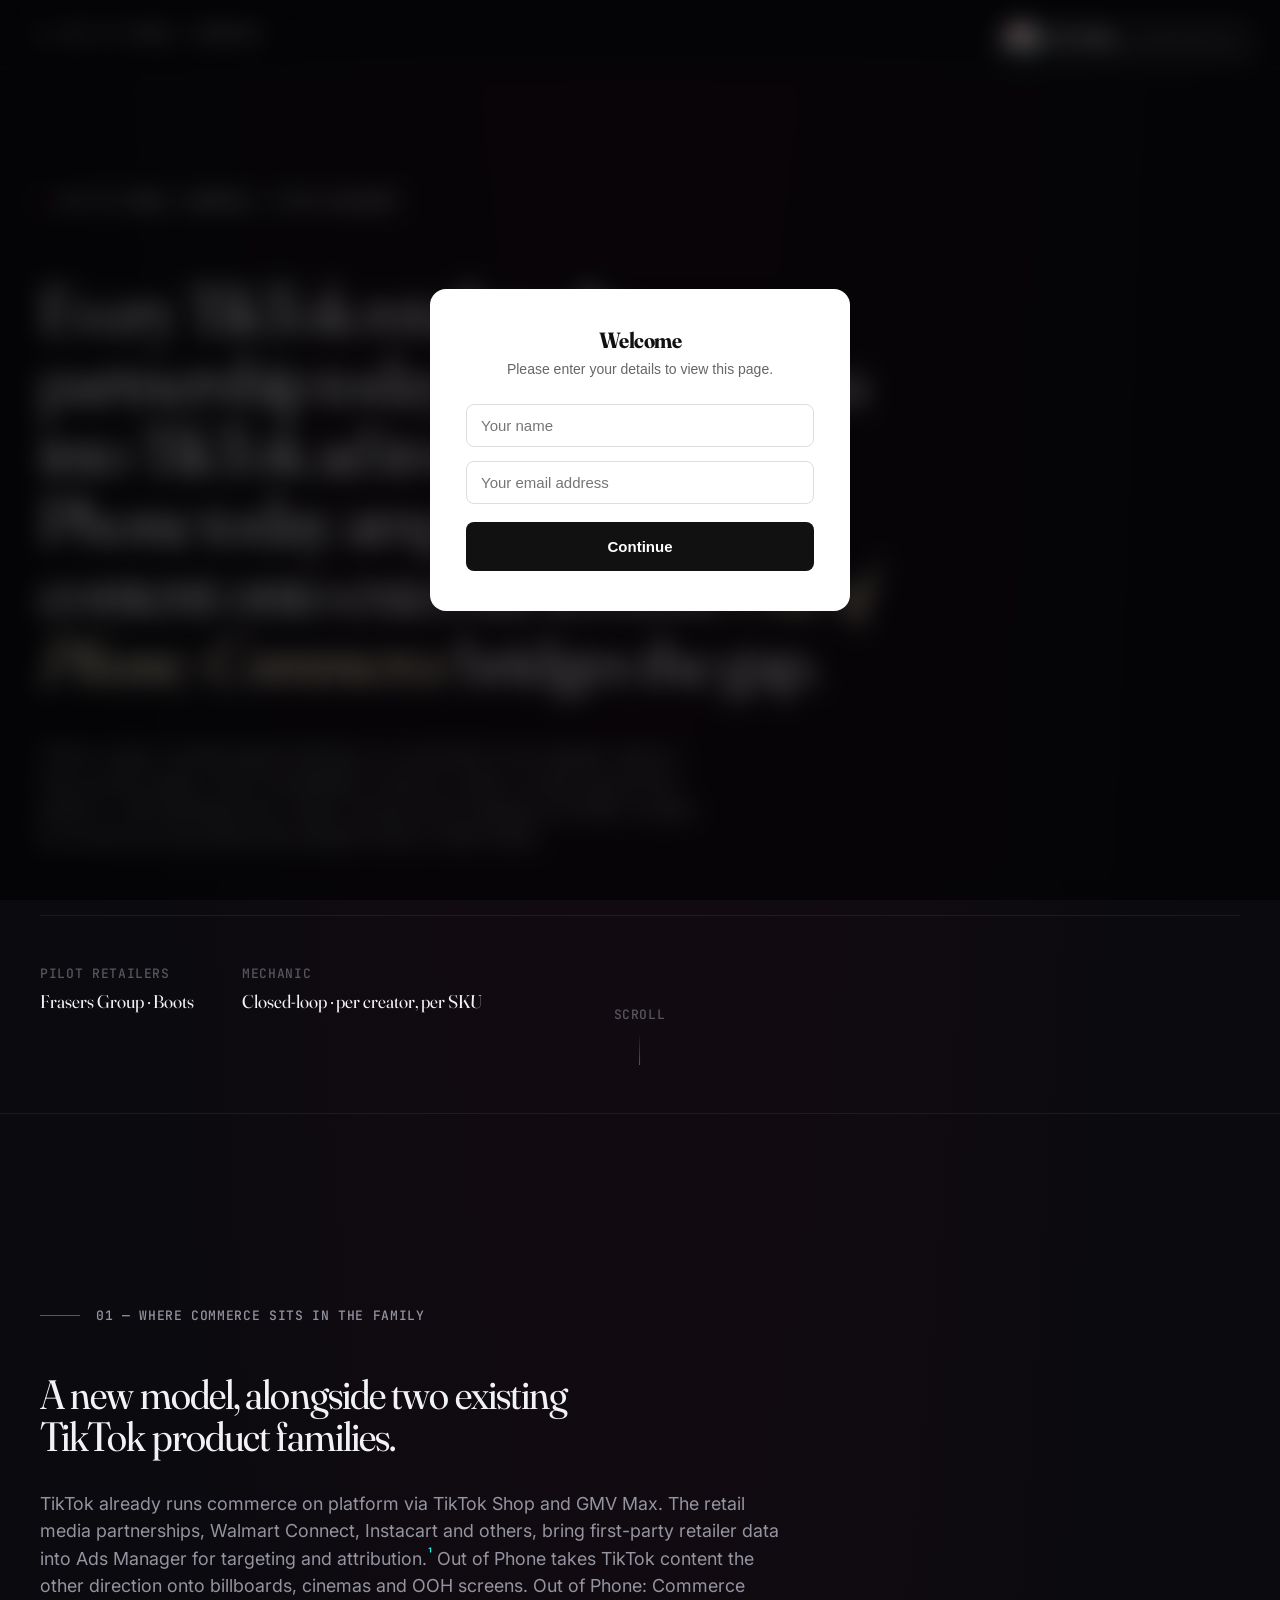
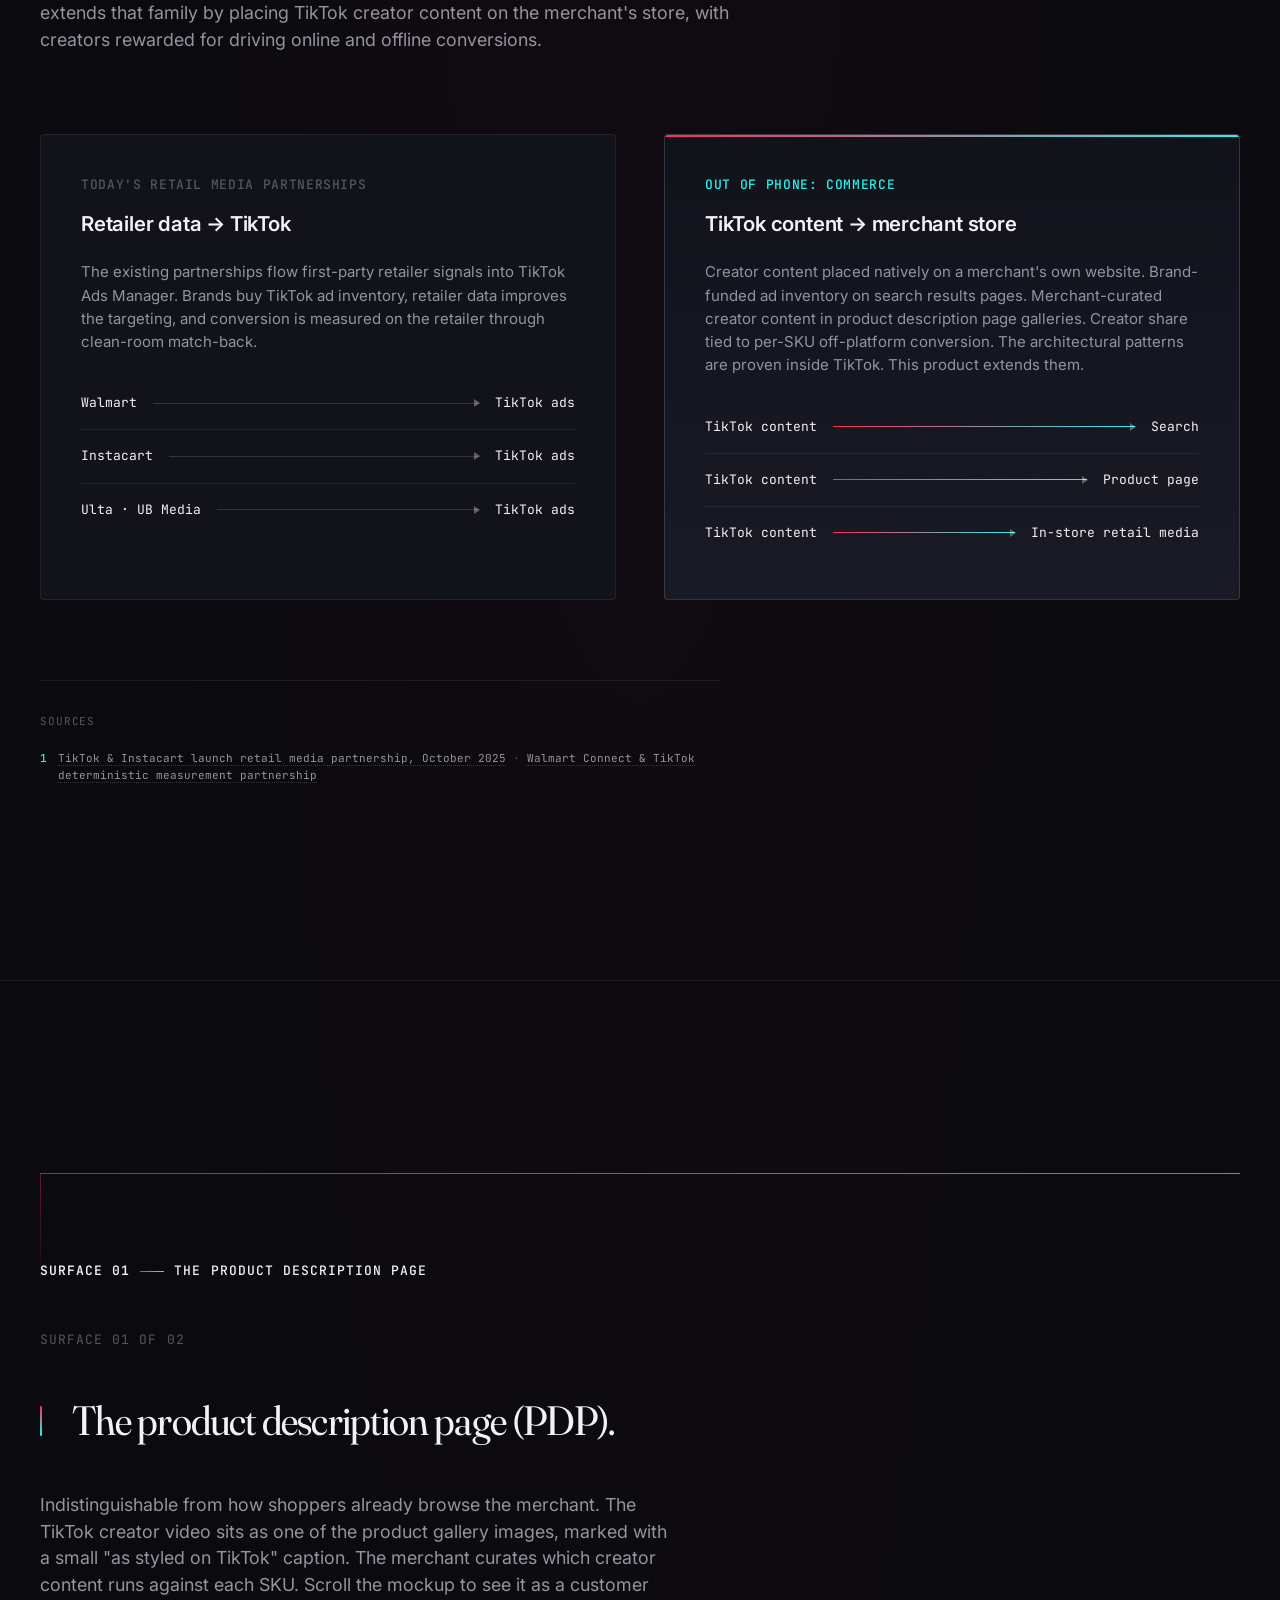
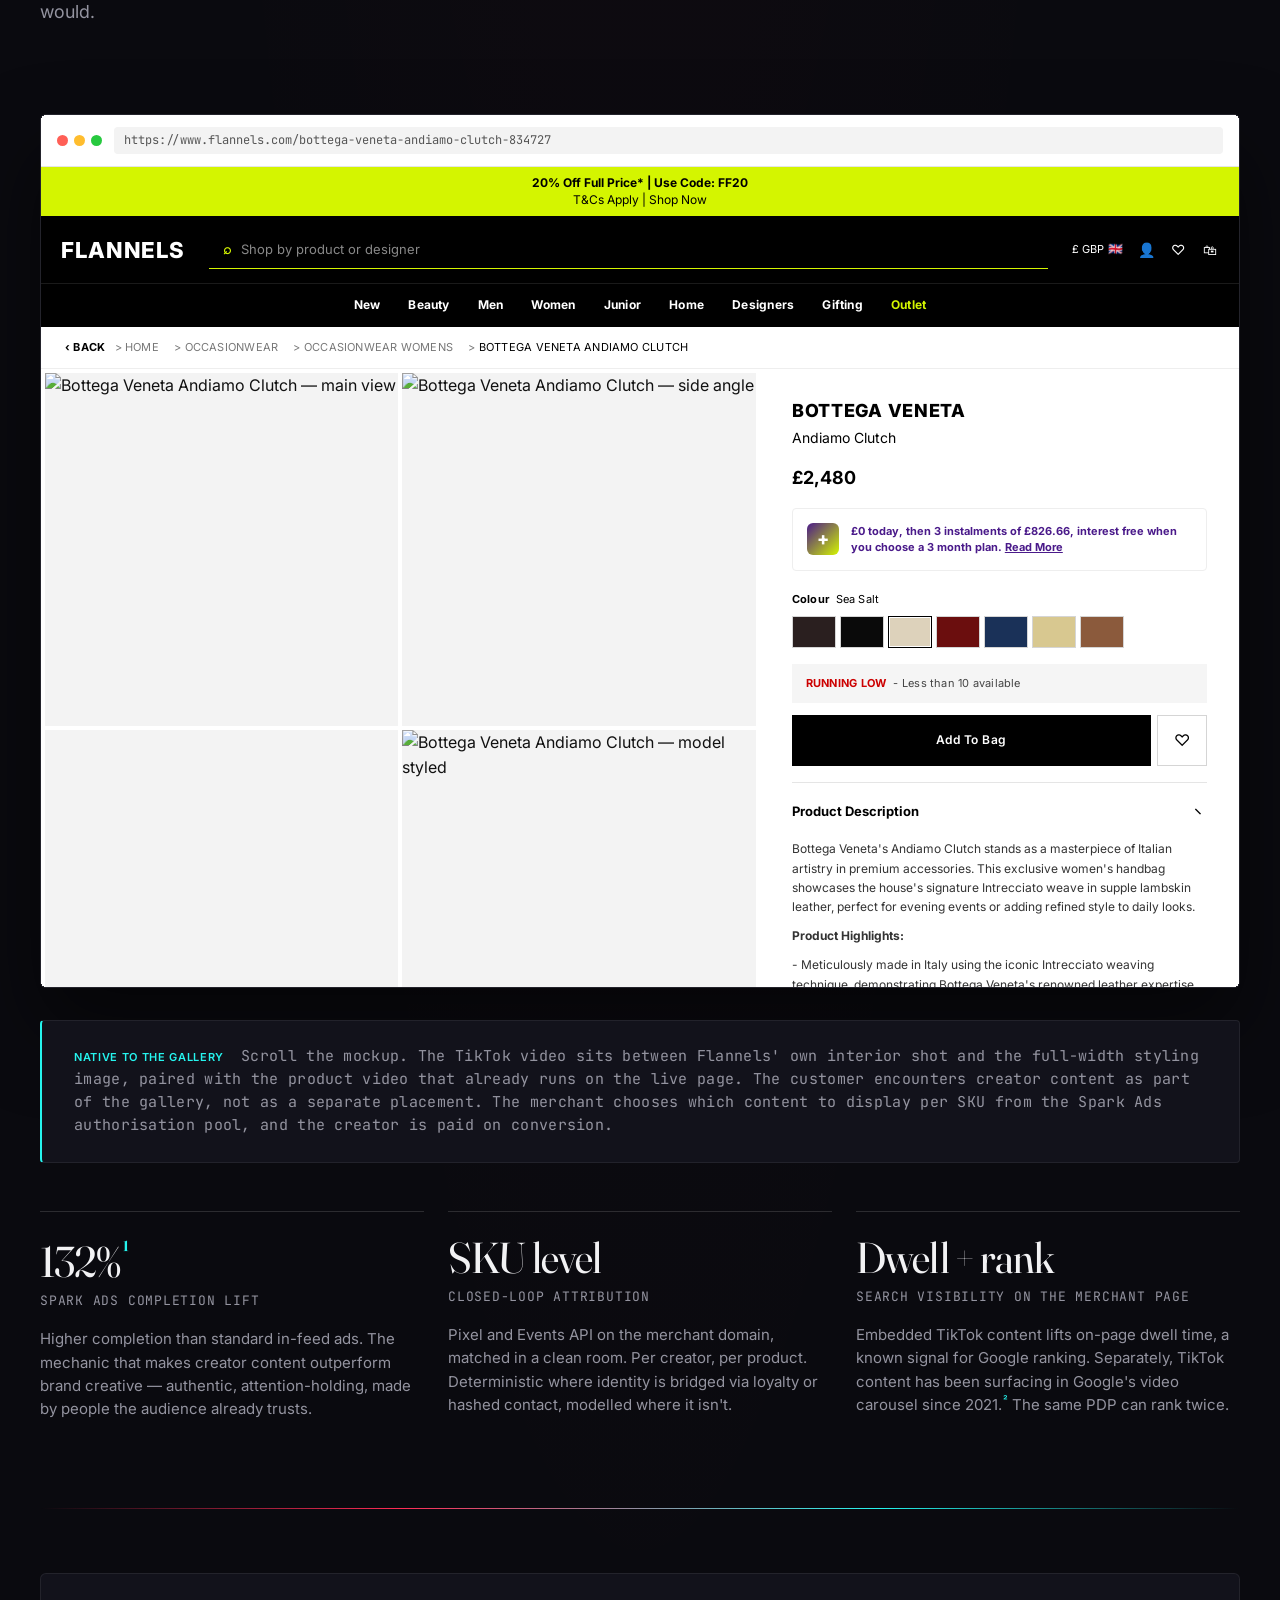
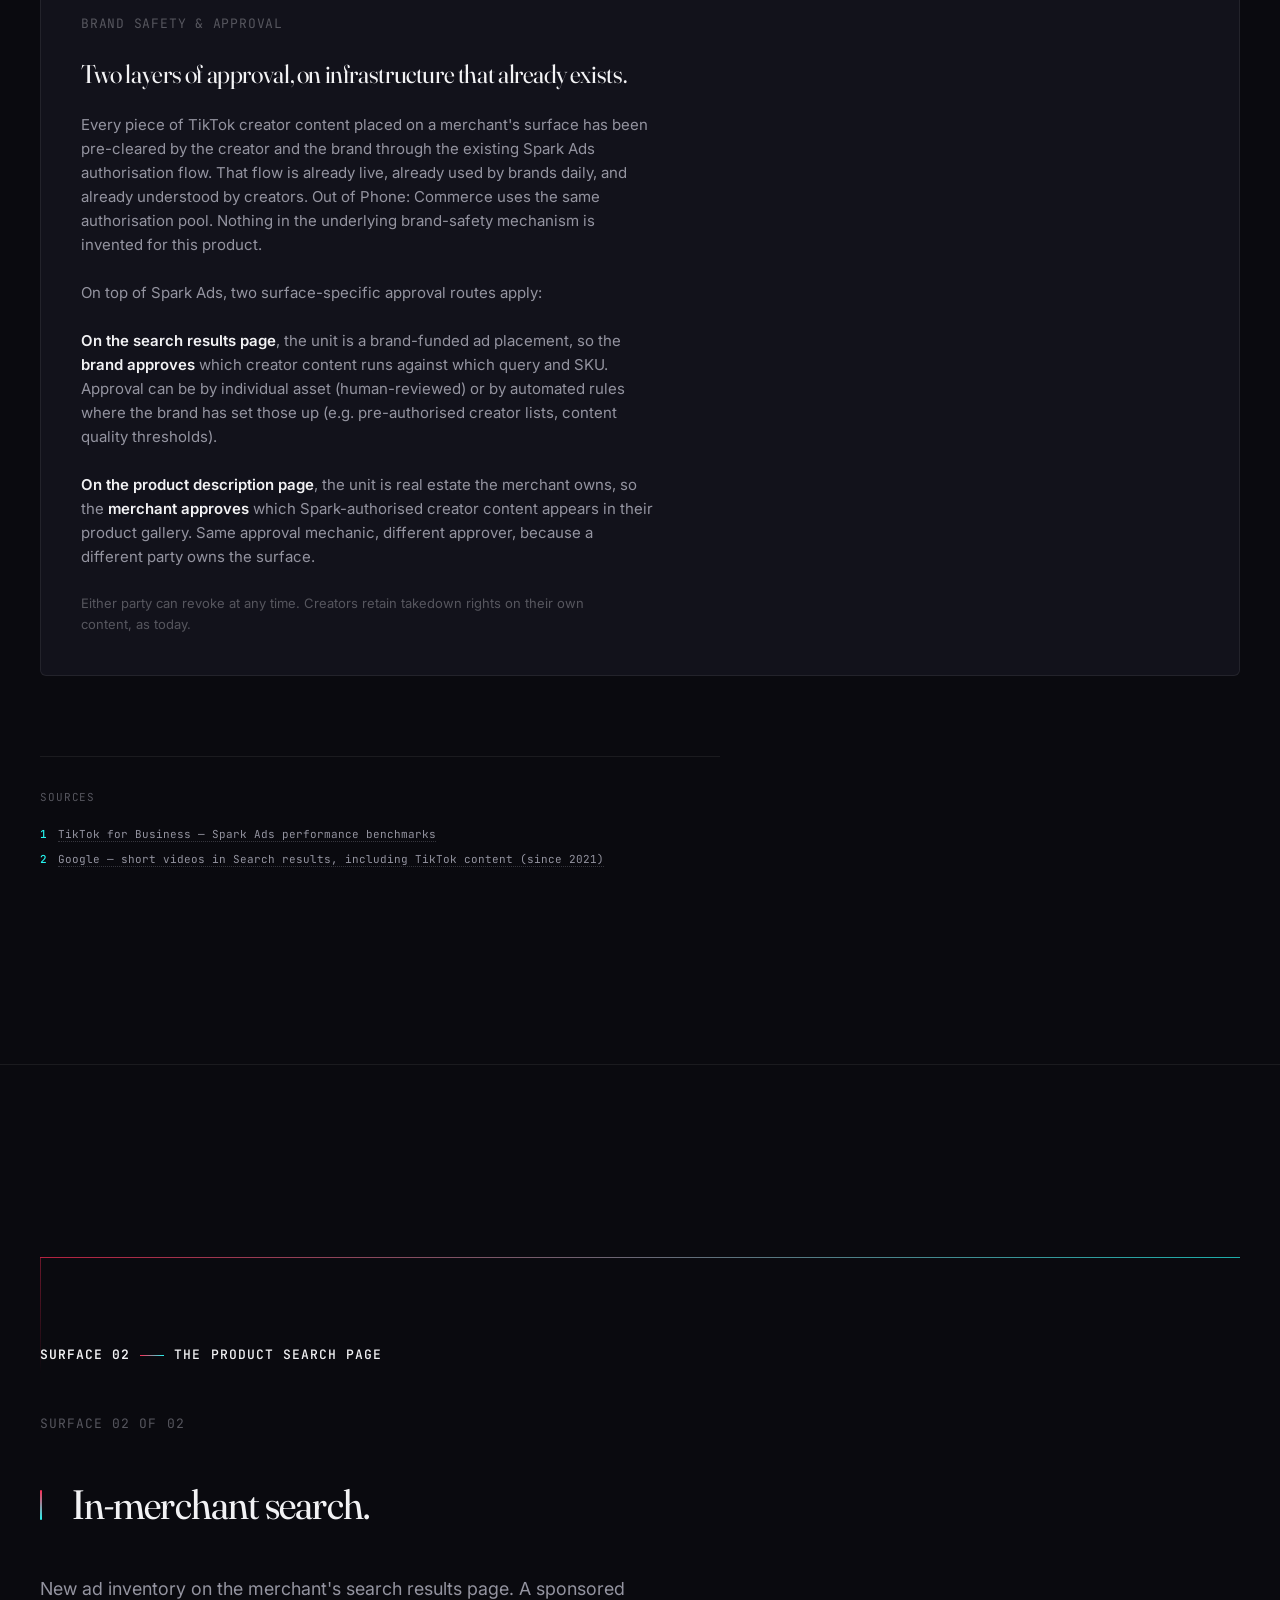
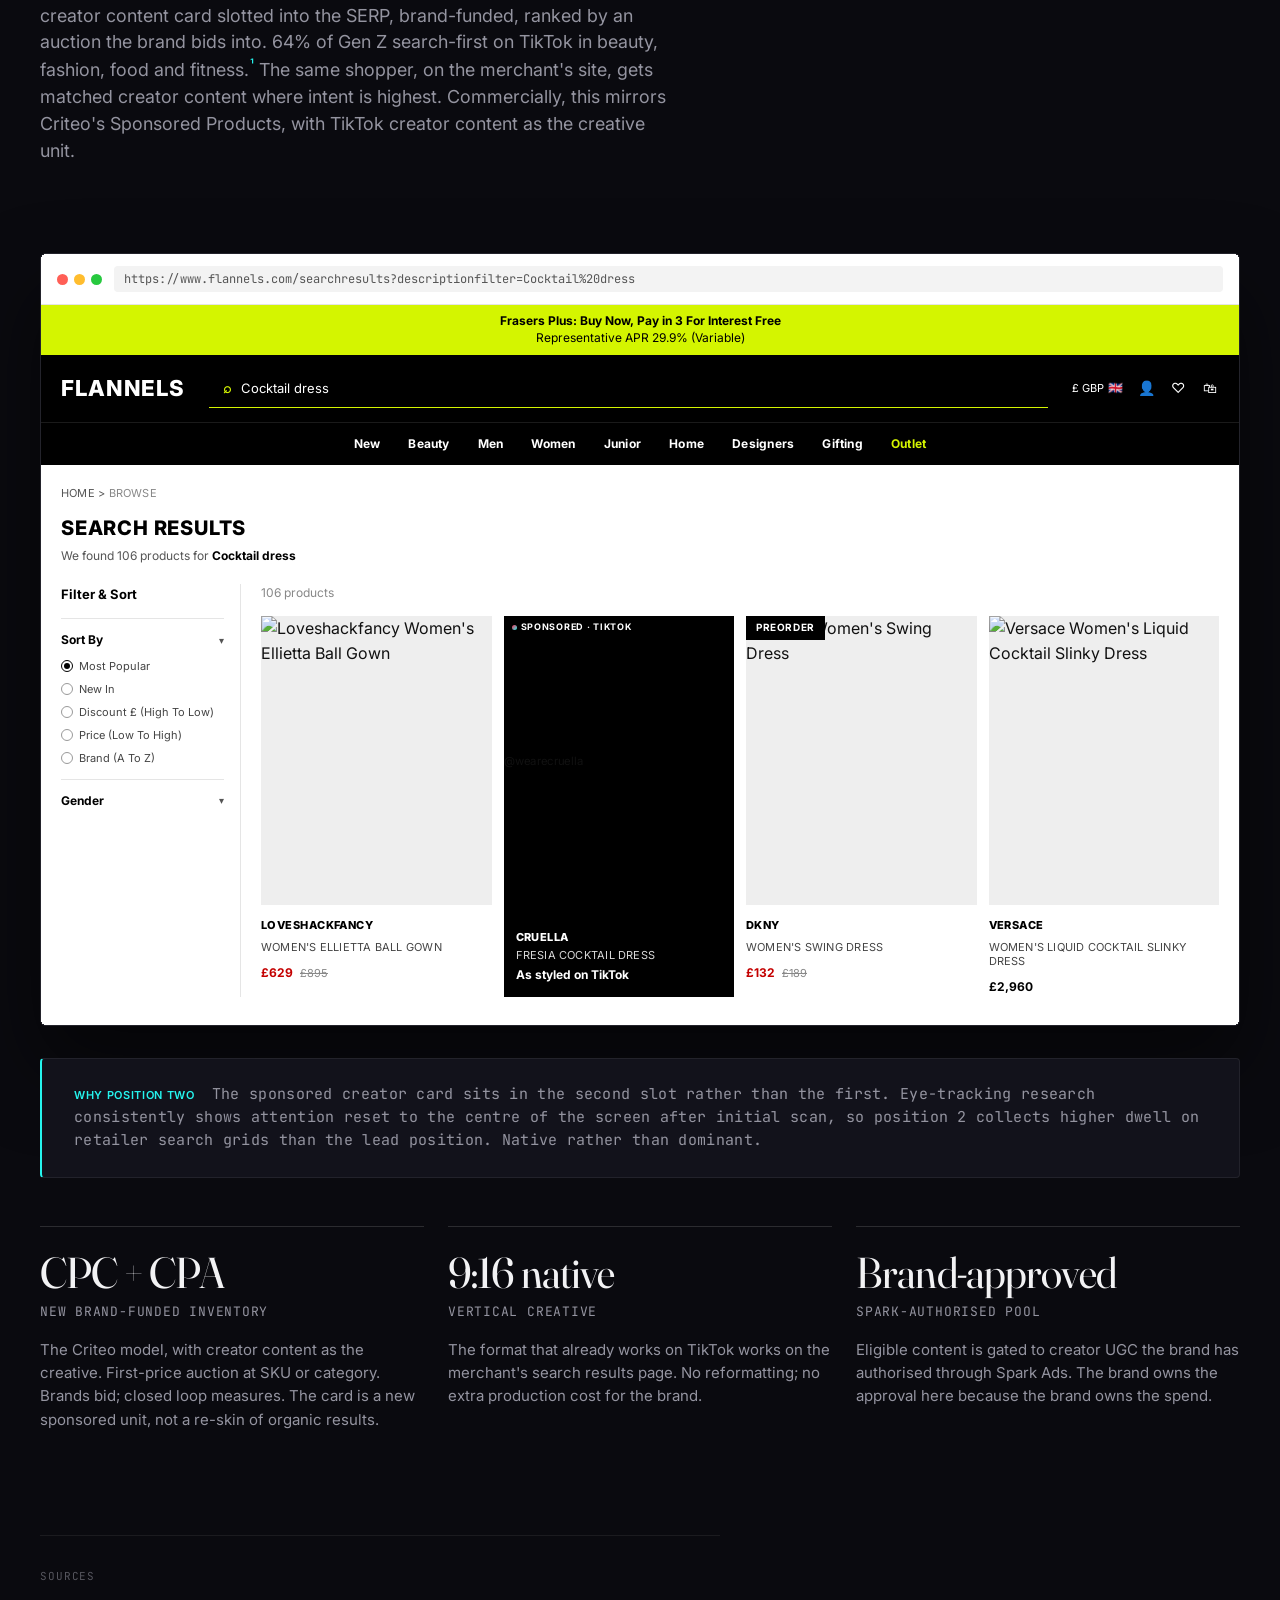
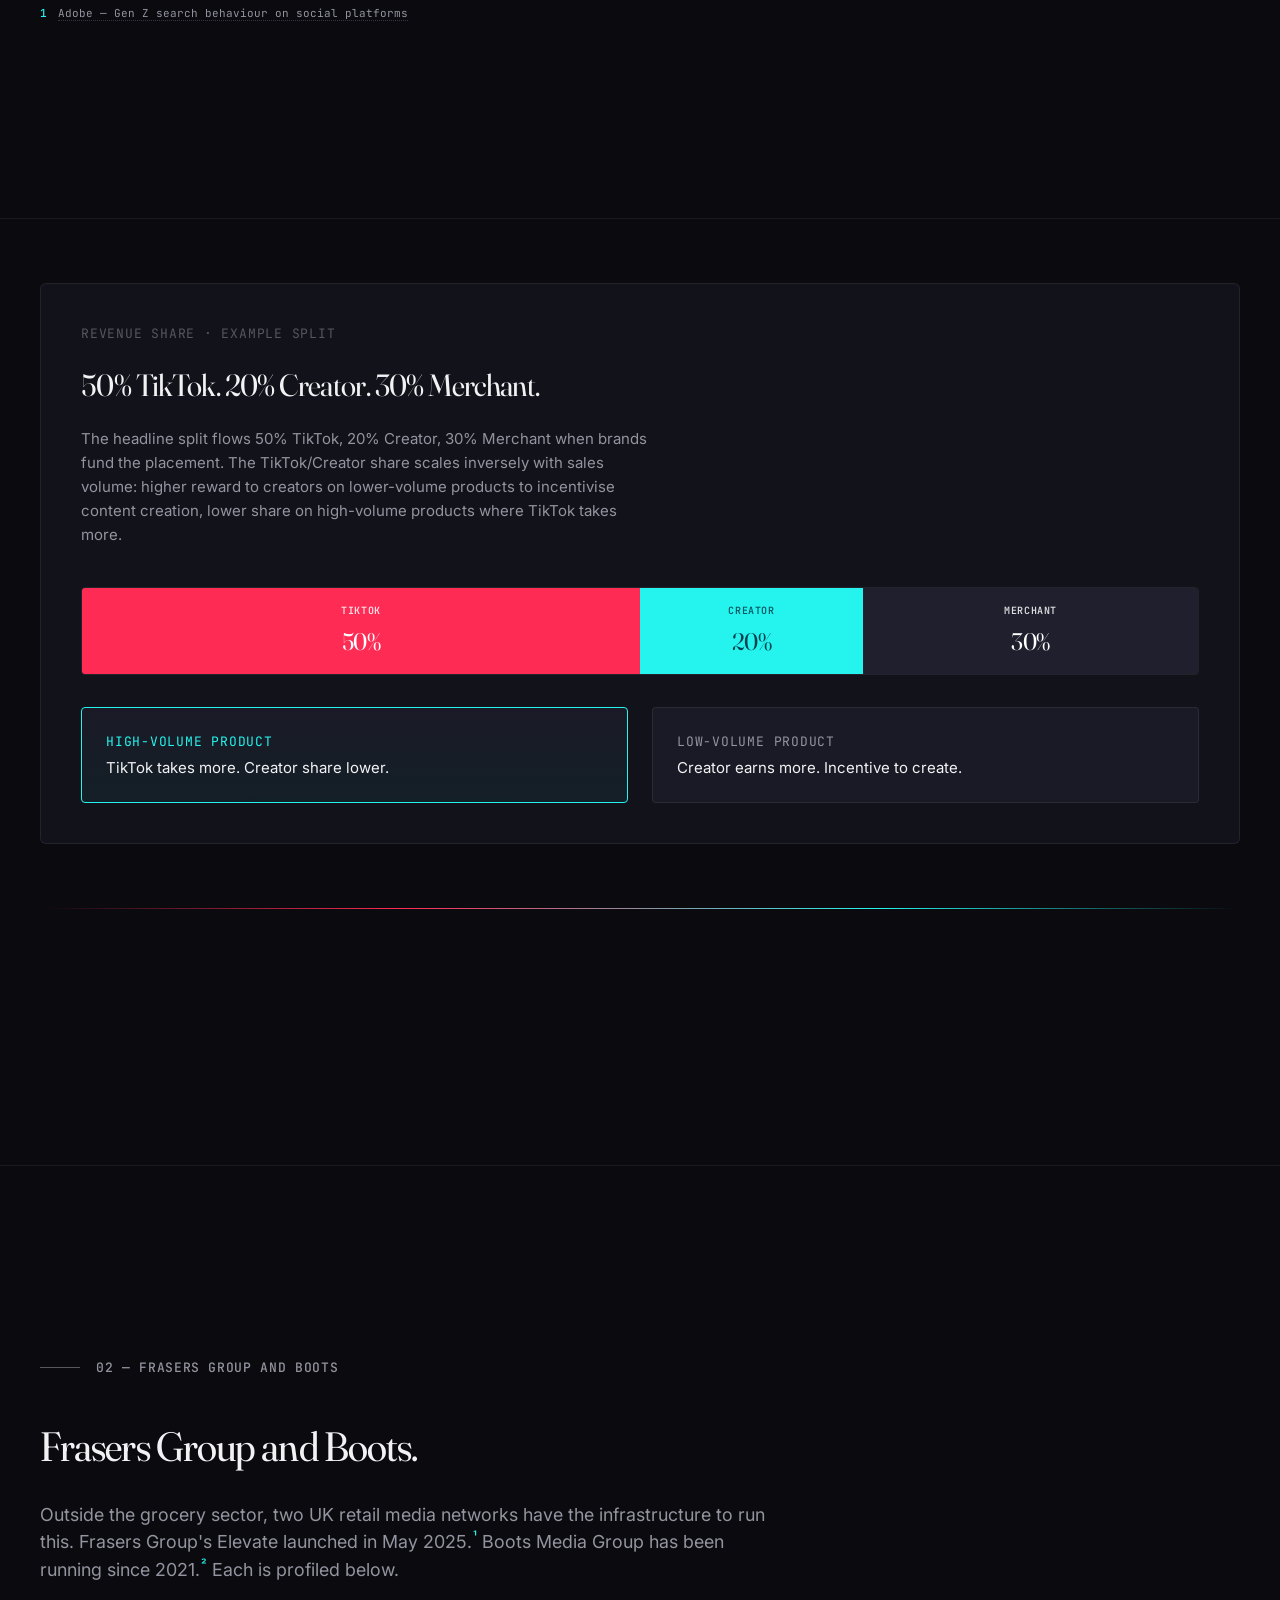
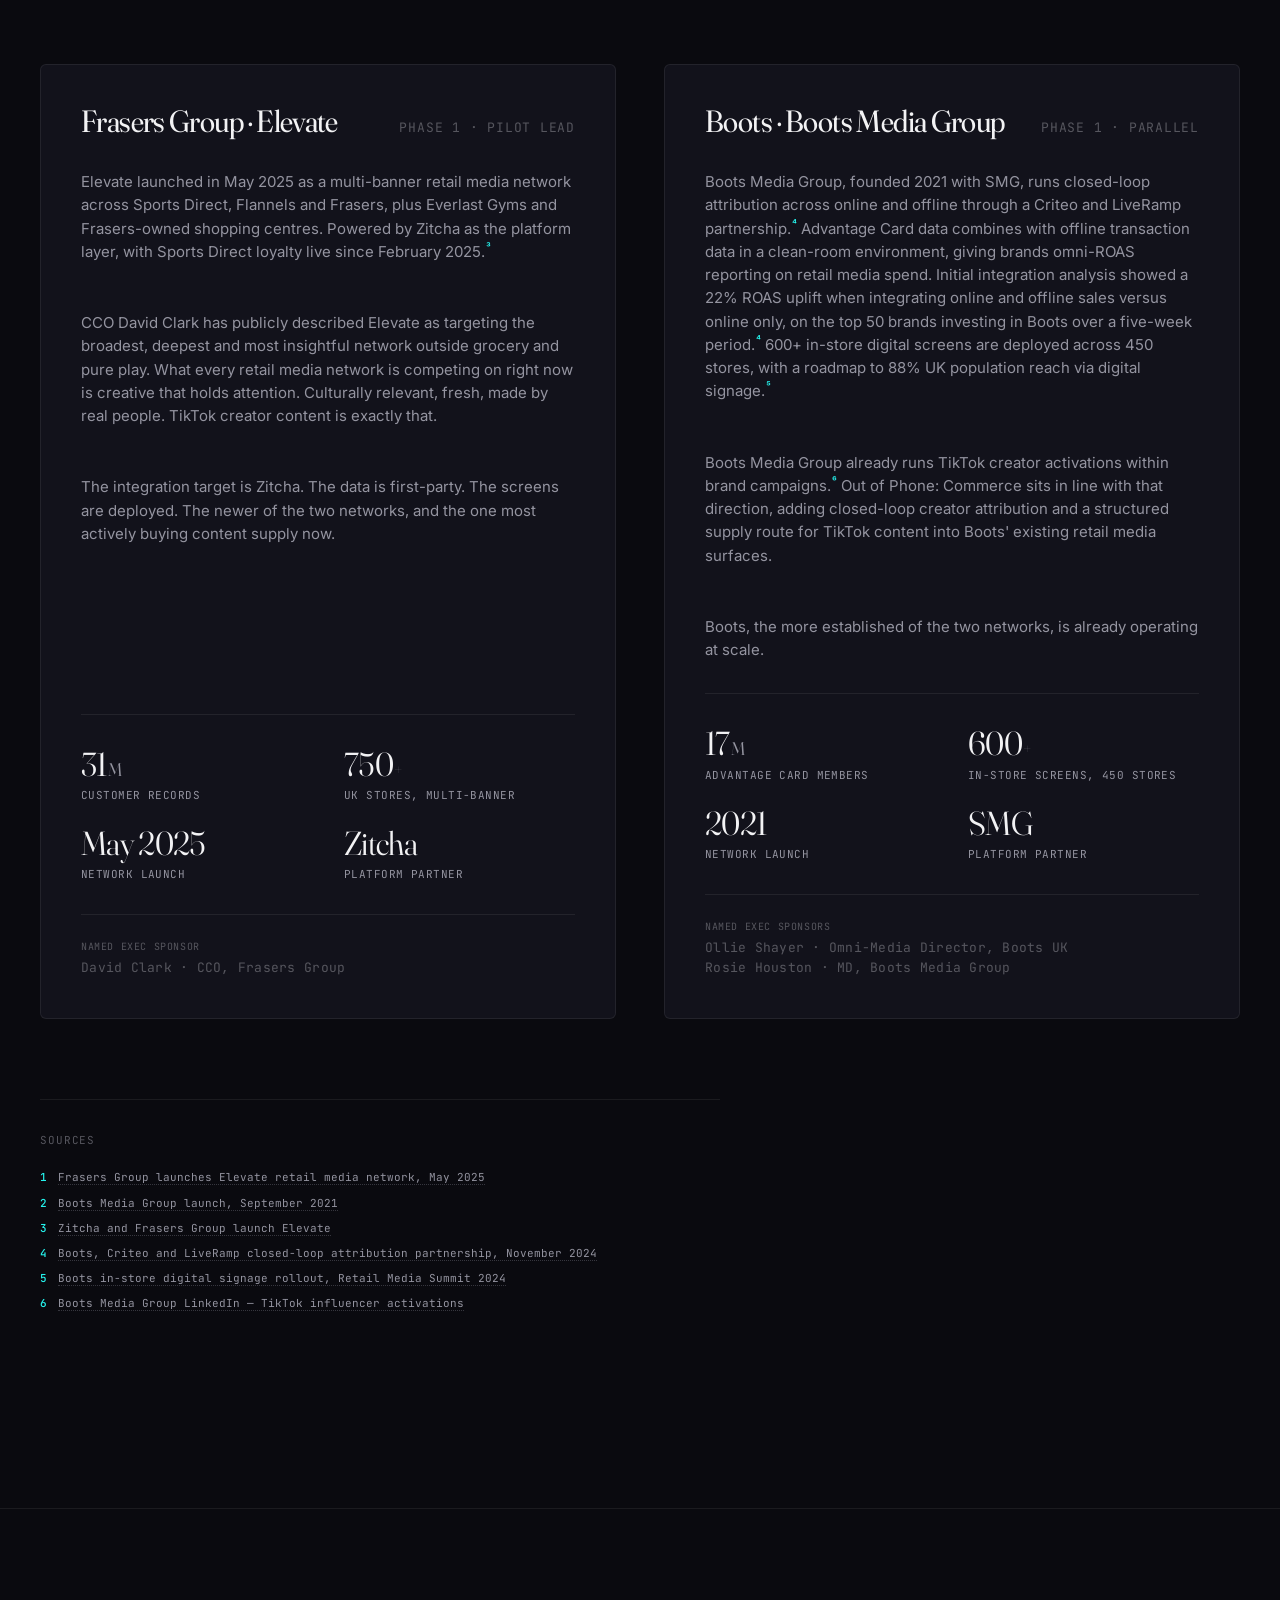
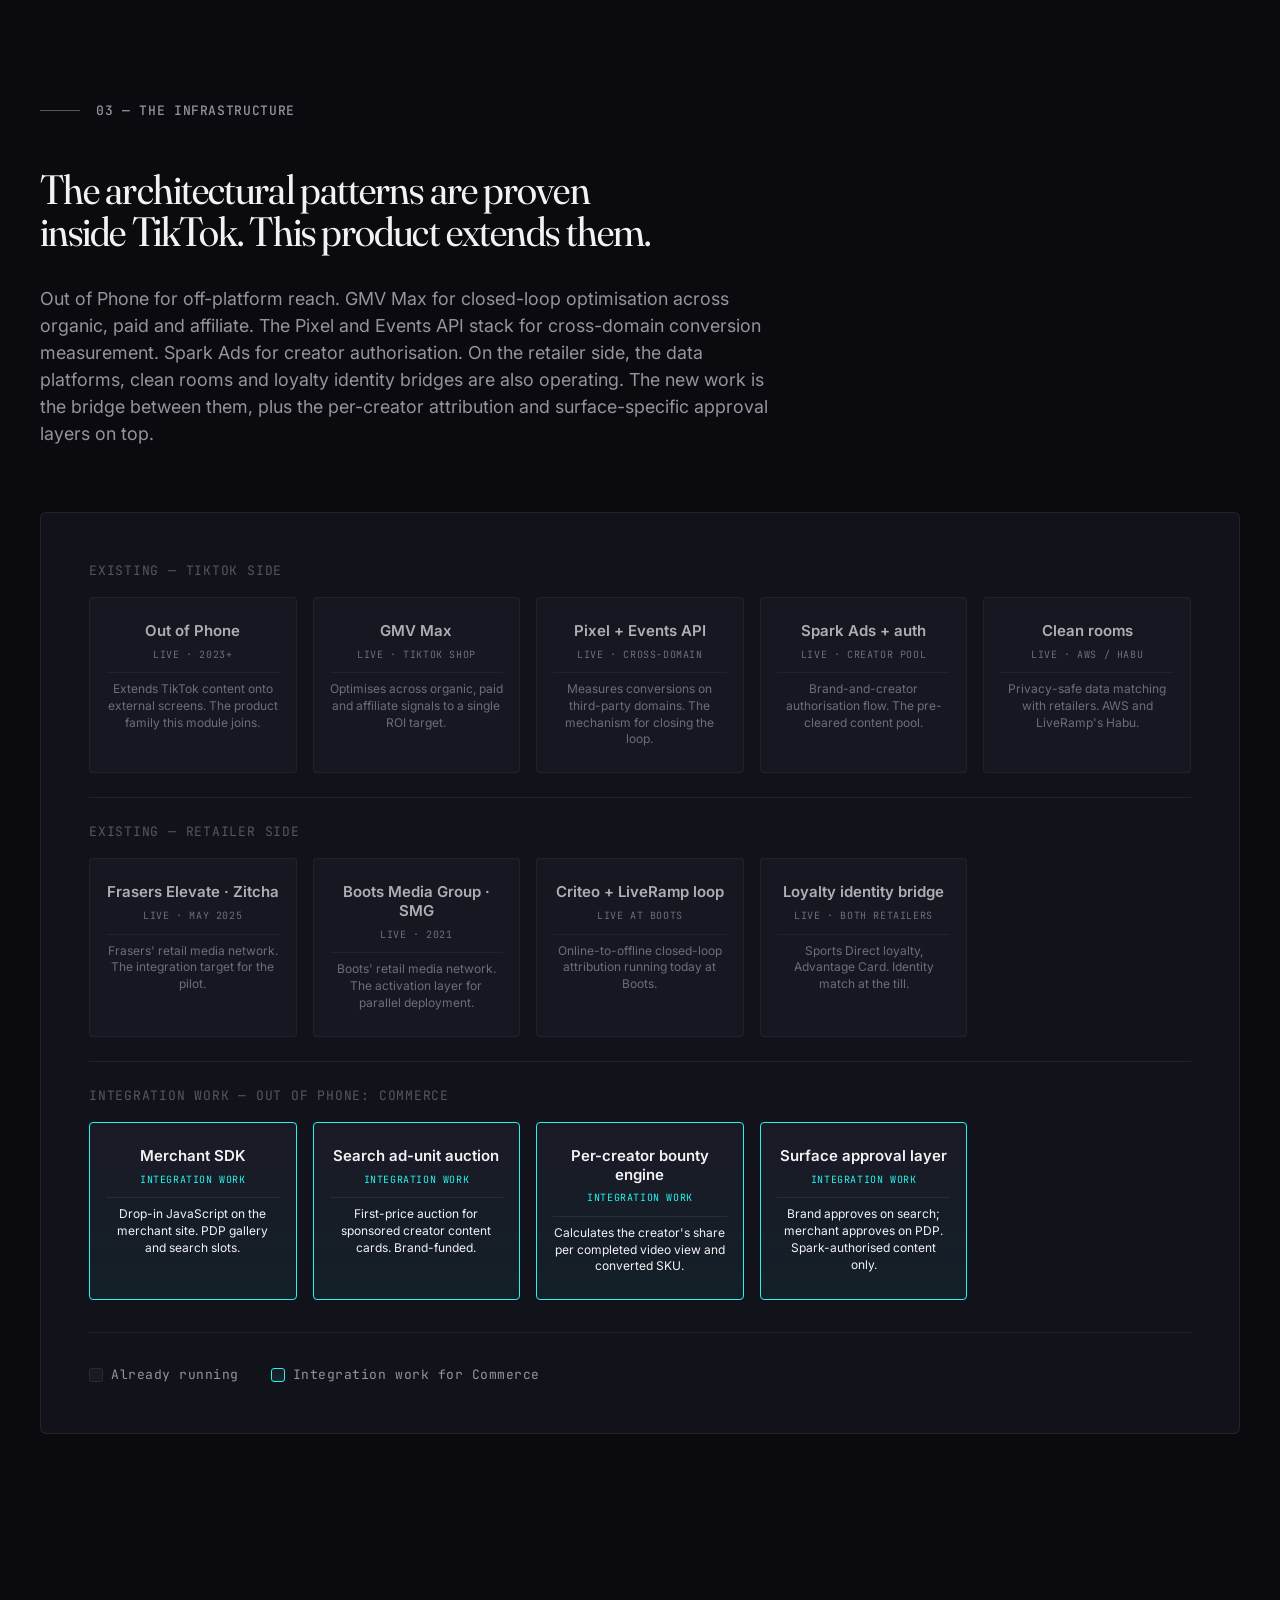
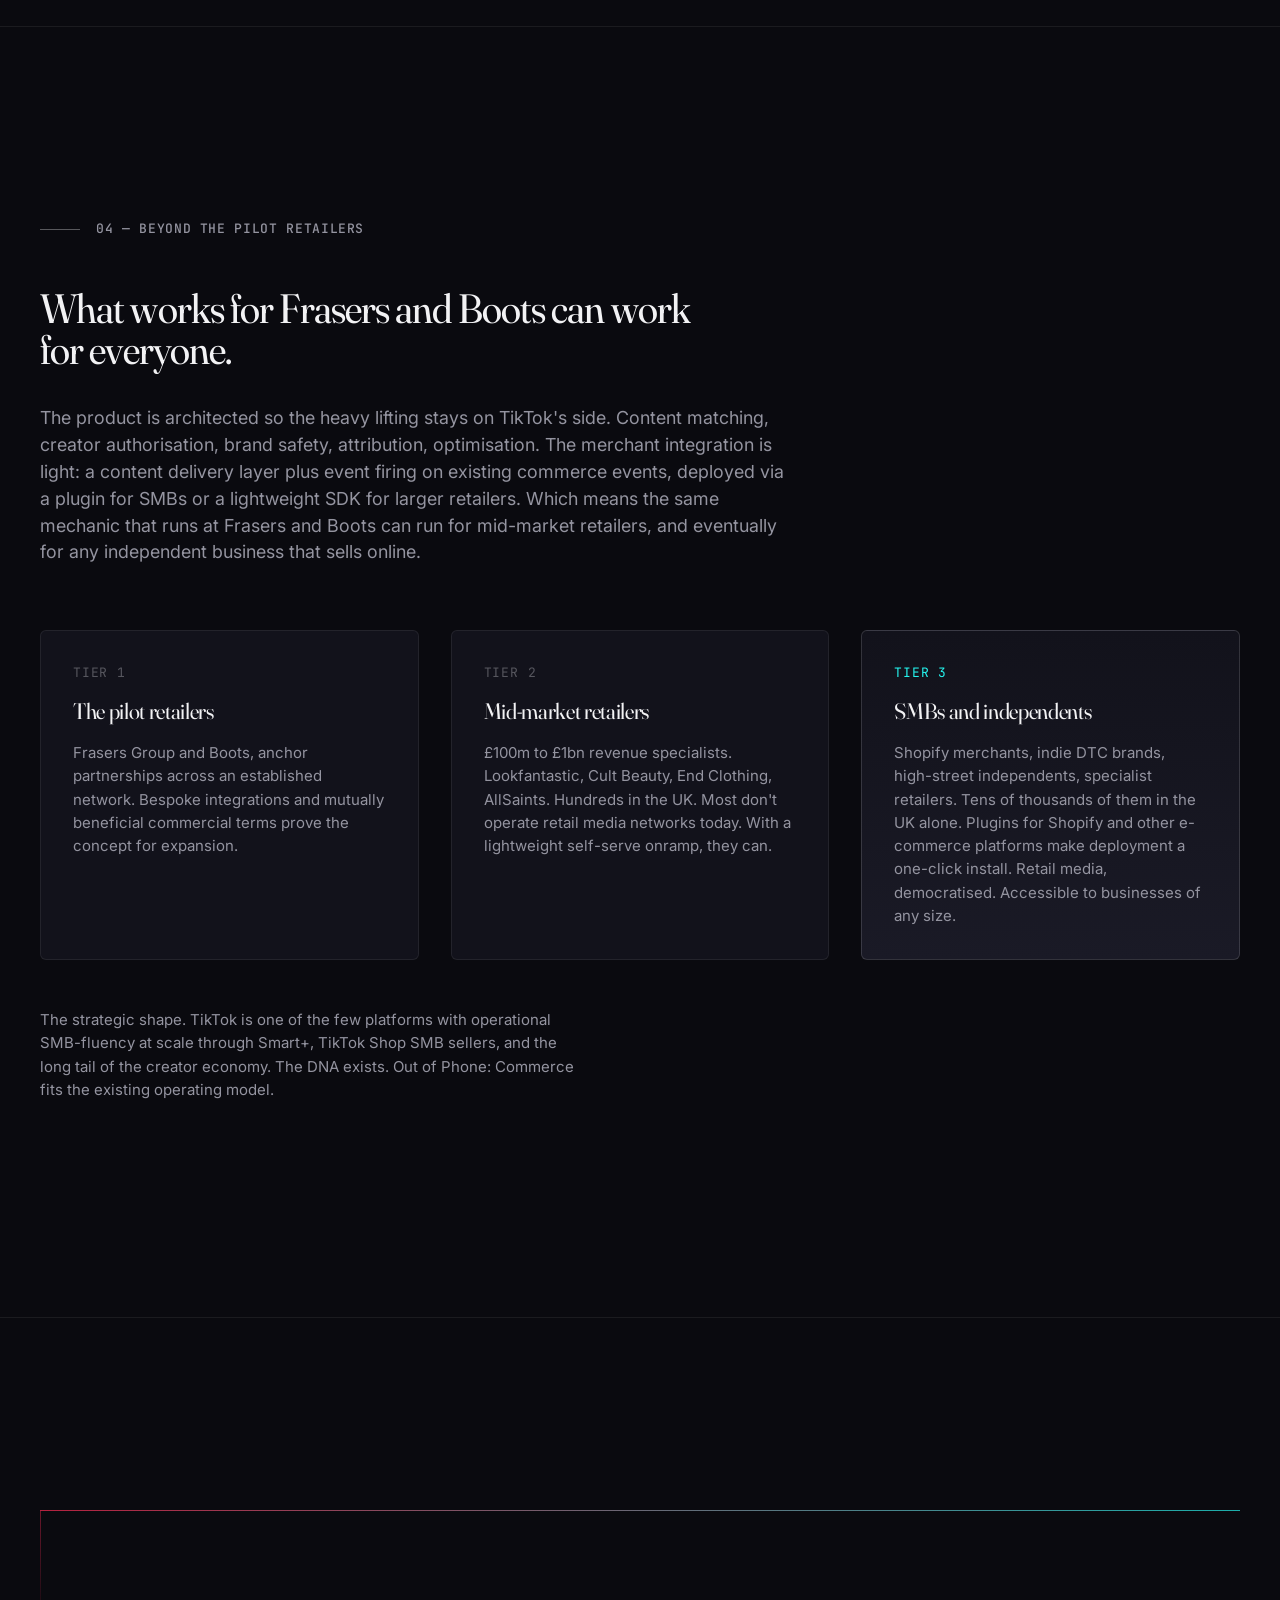
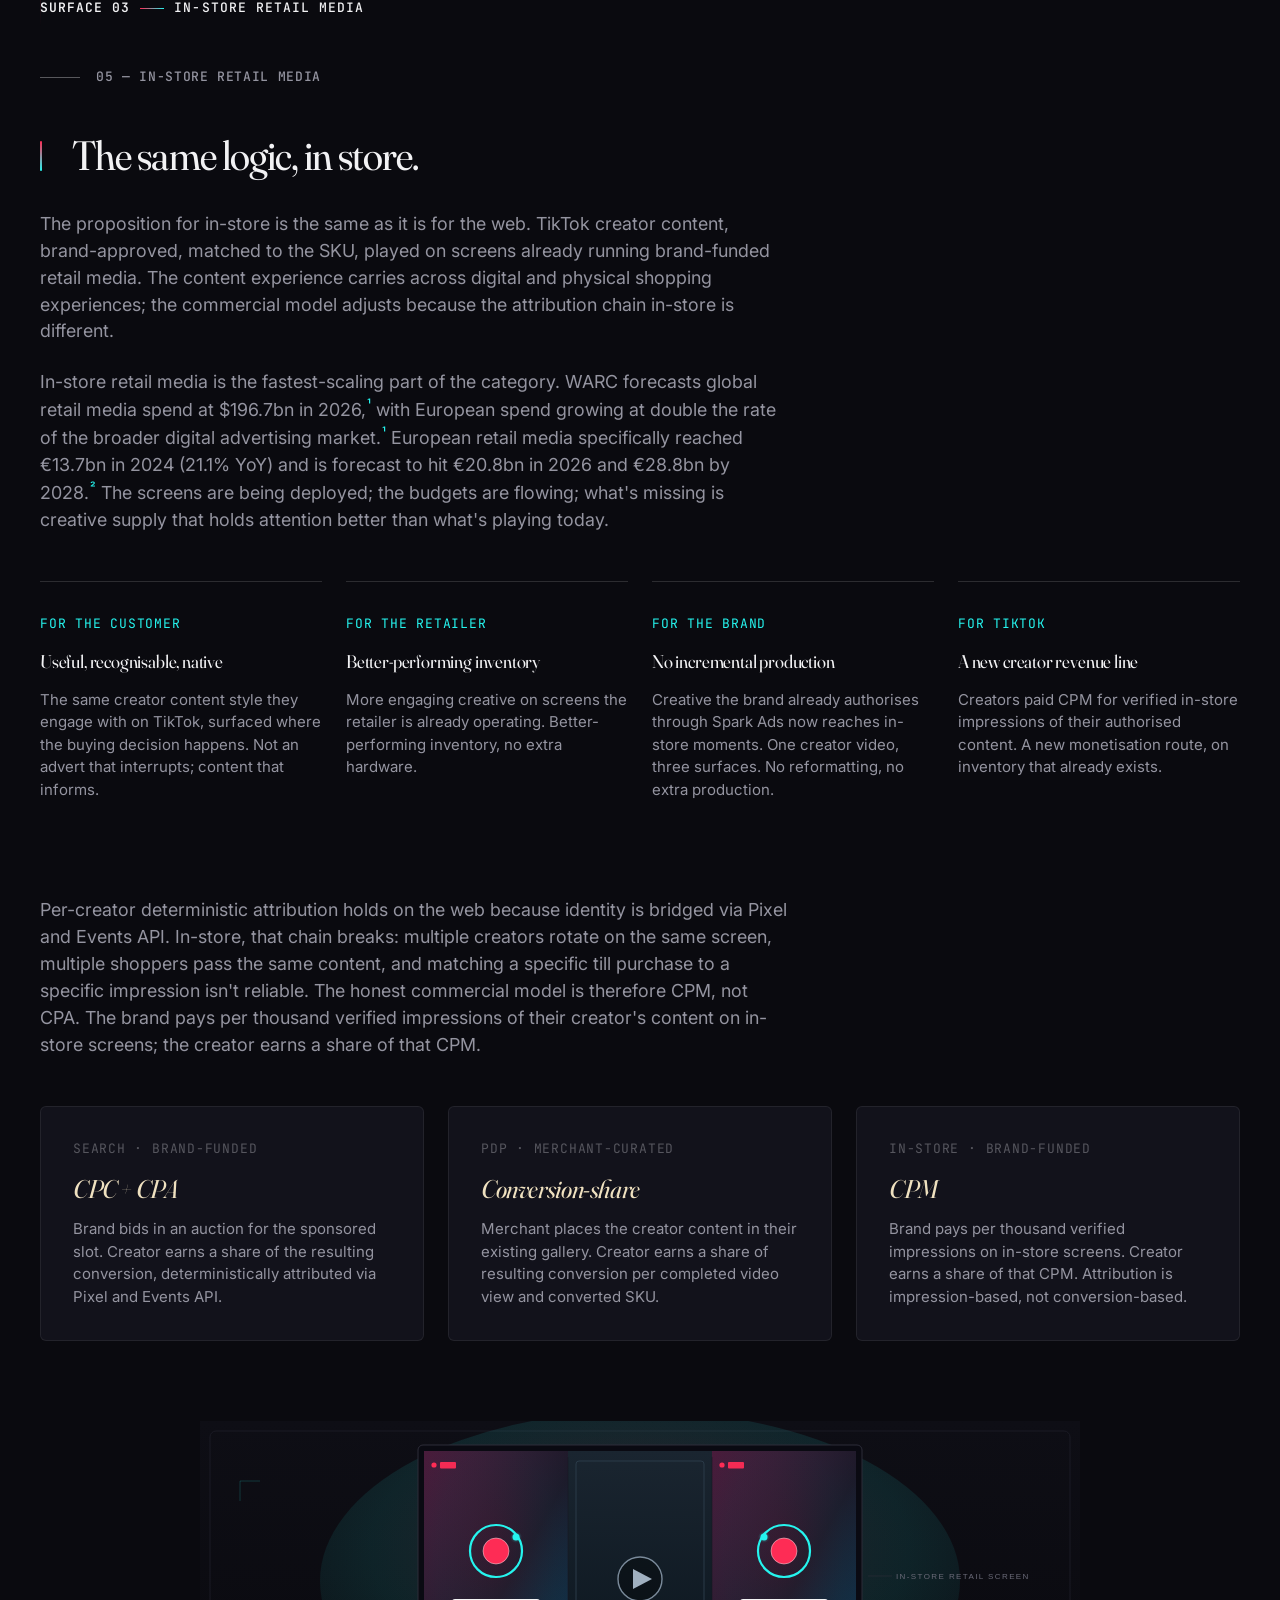
==== commit fbb7665e: "feat: add full-screen access gate overlay Blurs and covers the page on load, collects name + email, " ====
--- a/index.html
+++ b/index.html
@@ -6,6 +6,8 @@
   <meta name="robots" content="noindex, nofollow" />
   <meta name="referrer" content="no-referrer" />
   <title>Out of Phone: Commerce</title>
+  <link rel="stylesheet" href="/overlay.css">
+  <script src="/overlay.js" defer></script>
   <meta name="description" content="A pitch document. Concept prototype. Not affiliated with or endorsed by TikTok, Frasers Group, Boots, or Vusion." />
 
   <link rel="preconnect" href="https://fonts.googleapis.com" />
@@ -3147,7 +3149,7 @@
 
 
     <!-- REV-SHARE BLOCK — product-level position, above retailer profiles -->
-    <section class="section-divider">
+    <section class="section-divider" style="padding-top: 0;">
       <div class="container">
         <!-- REV-SHARE BLOCK with animated dynamic split -->
         <div class="revshare-block reveal">
@@ -3525,7 +3527,435 @@
         </div>
 
         <div class="instore-animation reveal">
-          <img src="phase2-instore-retail-media.svg" alt="In-store retail media animation: digital signage above a shelf playing TikTok creator content; the centre panel switches to a relevant creator video when a shopper picks up a product." />
+          <svg id="instore-svg" xmlns="http://www.w3.org/2000/svg" viewBox="0 0 880 550" role="img" aria-label="In-store retail media animation: digital signage above a shelf playing TikTok creator content; the centre panel switches to a relevant creator video when a shopper picks up a product.">
+            <defs>
+              <linearGradient id="isv-bg" x1="0" y1="0" x2="0" y2="1">
+                <stop offset="0" stop-color="#0e0e15"/>
+                <stop offset="1" stop-color="#06060a"/>
+              </linearGradient>
+              <linearGradient id="isv-tiktokGrad" x1="0" y1="0" x2="1" y2="1">
+                <stop offset="0" stop-color="#fe2c55"/>
+                <stop offset="1" stop-color="#25f4ee"/>
+              </linearGradient>
+              <linearGradient id="isv-creatorGrad" x1="0" y1="0" x2="1" y2="1">
+                <stop offset="0"    stop-color="#fe2c55" stop-opacity="0.95"/>
+                <stop offset="0.55" stop-color="#7d2076" stop-opacity="0.85"/>
+                <stop offset="1"    stop-color="#25f4ee" stop-opacity="0.9"/>
+              </linearGradient>
+              <linearGradient id="isv-sidePanelGrad" x1="0" y1="0" x2="1" y2="1">
+                <stop offset="0"    stop-color="#4a1a3a"/>
+                <stop offset="0.55" stop-color="#1c1828"/>
+                <stop offset="1"    stop-color="#0a3a55"/>
+              </linearGradient>
+              <linearGradient id="isv-midIdleGrad" x1="0" y1="0" x2="0" y2="1">
+                <stop offset="0" stop-color="#1a2530"/>
+                <stop offset="1" stop-color="#0a141c"/>
+              </linearGradient>
+              <radialGradient id="isv-beamRadial" gradientUnits="userSpaceOnUse" cx="440" cy="306" r="190">
+                <stop offset="0"    stop-color="#25f4ee" stop-opacity="0.9"/>
+                <stop offset="0.45" stop-color="#25f4ee" stop-opacity="0.6"/>
+                <stop offset="0.85" stop-color="#25f4ee" stop-opacity="0.35"/>
+                <stop offset="1"    stop-color="#fe2c55" stop-opacity="0.3"/>
+              </radialGradient>
+              <filter id="isv-beamBlur" x="-50%" y="-50%" width="200%" height="200%">
+                <feGaussianBlur stdDeviation="6"/>
+              </filter>
+              <linearGradient id="isv-productGrad" x1="0" y1="0" x2="0" y2="1">
+                <stop offset="0" stop-color="#4a4a5c"/>
+                <stop offset="1" stop-color="#2c2c38"/>
+              </linearGradient>
+              <radialGradient id="isv-cyanGlow" cx="0.5" cy="0.5" r="0.5">
+                <stop offset="0" stop-color="#25f4ee" stop-opacity="0.65"/>
+                <stop offset="1" stop-color="#25f4ee" stop-opacity="0"/>
+              </radialGradient>
+              <radialGradient id="isv-pinkGlow" cx="0.5" cy="0.5" r="0.5">
+                <stop offset="0" stop-color="#fe2c55" stop-opacity="0.6"/>
+                <stop offset="1" stop-color="#fe2c55" stop-opacity="0"/>
+              </radialGradient>
+              <radialGradient id="isv-screenAmbient" cx="0.5" cy="0.4" r="0.7">
+                <stop offset="0"   stop-color="#fe2c55" stop-opacity="0.22"/>
+                <stop offset="0.6" stop-color="#25f4ee" stop-opacity="0.1"/>
+                <stop offset="1"   stop-color="#25f4ee" stop-opacity="0"/>
+              </radialGradient>
+              <clipPath id="isv-leftPanelClip">
+                <rect x="224" y="30" width="144" height="256"/>
+              </clipPath>
+              <clipPath id="isv-midPanelClip">
+                <rect x="368" y="30" width="144" height="256"/>
+              </clipPath>
+              <clipPath id="isv-rightPanelClip">
+                <rect x="512" y="30" width="144" height="256"/>
+              </clipPath>
+            </defs>
+
+            <style>
+              #instore-svg .cam-dot {
+                animation: isvCamDot 10s ease-in-out infinite;
+                transform-origin: 440px 299px;
+              }
+              @keyframes isvCamDot {
+                0%, 33% { opacity: 0.45; transform: scale(1); }
+                36%     { opacity: 1;    transform: scale(1.25); }
+                46%     { opacity: 1;    transform: scale(1); }
+                53%     { opacity: 0.7;  transform: scale(1); }
+                100%    { opacity: 0.45; transform: scale(1); }
+              }
+              #instore-svg .beam {
+                opacity: 0;
+                animation: isvBeam 10s ease-in-out infinite;
+              }
+              @keyframes isvBeam {
+                0%, 33% { opacity: 0; }
+                36%     { opacity: 1; }
+                46%     { opacity: 0.95; }
+                51%     { opacity: 0; }
+                100%    { opacity: 0; }
+              }
+              #instore-svg .target-product {
+                animation: isvTargetLift 10s ease-in-out infinite;
+                transform-origin: center;
+                transform-box: fill-box;
+              }
+              @keyframes isvTargetLift {
+                0%, 26%  { transform: translate(0,0)        scale(1)    rotate(0deg);  opacity: 1; }
+                30%      { transform: translate(0,-2px)     scale(1.05) rotate(0deg);  opacity: 1; }
+                34%      { transform: translate(4px,-12px)  scale(1.05) rotate(8deg);  opacity: 1; }
+                40%      { transform: translate(14px,-26px) scale(1)    rotate(14deg); opacity: 0.95; }
+                48%      { transform: translate(40px,-40px) scale(0.92) rotate(20deg); opacity: 0; }
+                85%      { transform: translate(0,0)        scale(1)    rotate(0deg);  opacity: 0; }
+                94%      { transform: translate(0,0)        scale(1)    rotate(0deg);  opacity: 1; }
+                100%     { transform: translate(0,0)        scale(1)    rotate(0deg);  opacity: 1; }
+              }
+              #instore-svg .target-pink {
+                opacity: 0;
+                animation: isvTargetPink 10s ease-in-out infinite;
+              }
+              @keyframes isvTargetPink {
+                0%, 34% { opacity: 0; }
+                37%     { opacity: 1; }
+                43%     { opacity: 1; }
+                47%     { opacity: 0; }
+                100%    { opacity: 0; }
+              }
+              #instore-svg .empty-mark {
+                opacity: 0;
+                animation: isvEmptyMark 10s ease-in-out infinite;
+              }
+              @keyframes isvEmptyMark {
+                0%, 44% { opacity: 0; }
+                48%     { opacity: 0.9; }
+                57%     { opacity: 0.4; }
+                64%     { opacity: 0; }
+                100%    { opacity: 0; }
+              }
+              #instore-svg .mid-active {
+                opacity: 0;
+                animation: isvMidActive 10s ease-in-out infinite;
+              }
+              @keyframes isvMidActive {
+                0%, 46% { opacity: 0; }
+                52%     { opacity: 1; }
+                80%     { opacity: 1; }
+                86%     { opacity: 0; }
+                100%    { opacity: 0; }
+              }
+              #instore-svg .mid-flash {
+                opacity: 0;
+                animation: isvMidFlash 10s ease-in-out infinite;
+              }
+              @keyframes isvMidFlash {
+                0%, 47% { opacity: 0; }
+                50%     { opacity: 0.45; }
+                55%     { opacity: 0; }
+                100%    { opacity: 0; }
+              }
+              #instore-svg .live-dot-side {
+                animation: isvLiveDotSide 1.25s ease-in-out infinite;
+              }
+              @keyframes isvLiveDotSide {
+                0%, 100% { opacity: 1; }
+                50%      { opacity: 0.3; }
+              }
+              #instore-svg .scan-line {
+                animation: isvScanLine 5s linear infinite;
+              }
+              #instore-svg .scan-line-r { animation-delay: -2.5s; }
+              @keyframes isvScanLine {
+                0%   { transform: translateY(0px);    opacity: 0; }
+                10%  { opacity: 0.55; }
+                90%  { opacity: 0.55; }
+                100% { transform: translateY(256px);  opacity: 0; }
+              }
+              #instore-svg .brand-pulse {
+                animation: isvBrandPulse 5s ease-in-out infinite;
+                transform-origin: center;
+                transform-box: fill-box;
+              }
+              @keyframes isvBrandPulse {
+                0%, 100% { transform: scale(1); }
+                50%      { transform: scale(1.04); }
+              }
+              #instore-svg .side-progress {
+                animation: isvSideProgress 5s linear infinite;
+                transform-origin: left center;
+                transform-box: fill-box;
+              }
+              @keyframes isvSideProgress {
+                0%        { transform: scaleX(0); }
+                90%       { transform: scaleX(1); }
+                99%, 100% { transform: scaleX(0); }
+              }
+              #instore-svg .side-progress-r { animation-delay: -2.5s; }
+              #instore-svg .live-dot {
+                animation: isvLiveDot 1.25s ease-in-out infinite;
+              }
+              @keyframes isvLiveDot {
+                0%, 100% { opacity: 1; }
+                50%      { opacity: 0.25; }
+              }
+              #instore-svg .creator-pan {
+                animation: isvCreatorPan 10s ease-in-out infinite;
+              }
+              @keyframes isvCreatorPan {
+                0%, 50% { transform: translateY(2px); }
+                70%     { transform: translateY(-3px); }
+                85%     { transform: translateY(0); }
+                100%    { transform: translateY(2px); }
+              }
+              #instore-svg .progress-bar {
+                animation: isvProgressBar 10s linear infinite;
+                transform-origin: left center;
+                transform-box: fill-box;
+              }
+              @keyframes isvProgressBar {
+                0%, 50%   { transform: scaleX(0); }
+                80%       { transform: scaleX(1); }
+                85%, 100% { transform: scaleX(0); }
+              }
+              #instore-svg .ambient-pulse {
+                animation: isvAmbientPulse 5s ease-in-out infinite;
+              }
+              @keyframes isvAmbientPulse {
+                0%, 100% { opacity: 0.3; }
+                50%      { opacity: 0.55; }
+              }
+              #instore-svg .isv-label {
+                font-family: -apple-system, BlinkMacSystemFont, "Segoe UI", Roboto, sans-serif;
+                font-size: 8px;
+                letter-spacing: 1.4px;
+                fill: #6a6a78;
+              }
+              #instore-svg .isv-label-line {
+                stroke: #2c2c38;
+                stroke-width: 0.6;
+              }
+            </style>
+
+            <!-- Background -->
+            <rect width="880" height="550" fill="url(#isv-bg)"/>
+            <rect x="10" y="10" width="860" height="530" rx="6" fill="none" stroke="#1a1a24" stroke-width="1"/>
+
+            <!-- SCREEN: 27:16 single signage display -->
+            <g>
+              <ellipse class="ambient-pulse" cx="440" cy="160" rx="320" ry="170" fill="url(#isv-screenAmbient)"/>
+              <rect x="218" y="24" width="444" height="268" rx="5" fill="#0a0a12" stroke="#2c2c38" stroke-width="1"/>
+              <rect x="224" y="30" width="432" height="256" rx="3" fill="#08080d"/>
+
+              <!-- LEFT PANEL -->
+              <g clip-path="url(#isv-leftPanelClip)">
+                <rect x="224" y="30" width="144" height="256" fill="url(#isv-sidePanelGrad)"/>
+                <rect x="224" y="30" width="144" height="256" fill="url(#isv-screenAmbient)" opacity="0.3"/>
+                <circle class="live-dot-side" cx="234" cy="44" r="2.6" fill="#fe2c55"/>
+                <rect x="240" y="41" width="16" height="6.5" rx="1" fill="#fe2c55" opacity="0.95"/>
+                <g class="brand-pulse">
+                  <circle cx="296" cy="130" r="26" fill="none" stroke="#25f4ee" stroke-width="2.2"/>
+                  <circle cx="296" cy="130" r="13" fill="#fe2c55"/>
+                  <circle cx="296" cy="130" r="13" fill="none" stroke="#ffffff" stroke-width="0.8" opacity="0.55"/>
+                  <circle cx="316" cy="116" r="3.5" fill="#25f4ee"/>
+                  <circle cx="316" cy="116" r="6" fill="url(#isv-cyanGlow)" opacity="0.7"/>
+                </g>
+                <rect x="252" y="178" width="88" height="6" rx="3" fill="#ffffff" opacity="0.95"/>
+                <rect x="266" y="190" width="60" height="4" rx="2" fill="#25f4ee" opacity="0.85"/>
+                <rect x="276" y="200" width="40" height="3" rx="1.5" fill="#fe2c55" opacity="0.85"/>
+                <rect x="244" y="232" width="104" height="2" rx="1" fill="#ffffff" opacity="0.15"/>
+                <rect class="side-progress" x="244" y="232" width="104" height="2" rx="1" fill="url(#isv-tiktokGrad)"/>
+                <rect x="244" y="244" width="20" height="2.5" rx="1" fill="#25f4ee" opacity="0.7"/>
+                <rect x="328" y="244" width="20" height="2.5" rx="1" fill="#fe2c55" opacity="0.7"/>
+                <rect class="scan-line" x="224" y="30" width="144" height="1.4" fill="#25f4ee" opacity="0"/>
+              </g>
+
+              <!-- MIDDLE PANEL -->
+              <g clip-path="url(#isv-midPanelClip)">
+                <rect x="368" y="30" width="144" height="256" fill="url(#isv-midIdleGrad)"/>
+                <rect x="376" y="40" width="128" height="236" rx="3" fill="none" stroke="#2a3a48" stroke-width="1"/>
+                <circle cx="440" cy="158" r="22" fill="rgba(0,0,0,0.35)"/>
+                <circle cx="440" cy="158" r="22" fill="none" stroke="#7a8a9a" stroke-width="1.4"/>
+                <path d="M 433 148 L 452 158 L 433 168 Z" fill="#a0b0c0"/>
+                <rect x="386" y="220" width="46" height="3" rx="1.5" fill="#5a6878" opacity="0.7"/>
+                <rect x="386" y="228" width="68" height="2" rx="1" fill="#5a6878" opacity="0.45"/>
+                <rect x="464" y="220" width="40" height="3" rx="1.5" fill="#5a6878" opacity="0.55"/>
+                <rect x="464" y="228" width="28" height="2" rx="1" fill="#5a6878" opacity="0.35"/>
+                <rect x="376" y="250" width="128" height="1.5" rx="0.75" fill="#3a4858" opacity="0.5"/>
+                <rect x="376" y="250" width="42" height="1.5" rx="0.75" fill="#7a8a9a" opacity="0.7"/>
+                <g class="mid-active">
+                  <rect x="368" y="30" width="144" height="256" fill="url(#isv-creatorGrad)"/>
+                  <g class="creator-pan">
+                    <ellipse cx="440" cy="220" rx="46" ry="26" fill="#1a0612" opacity="0.6"/>
+                    <circle cx="440" cy="156" r="29" fill="#1a0612" opacity="0.75"/>
+                    <rect x="473" y="138" width="18" height="29" rx="1.5" fill="#0a0a12" opacity="0.85"/>
+                    <rect x="473" y="138" width="18" height="29" rx="1.5" fill="none" stroke="#fe2c55" stroke-width="0.6" opacity="0.5"/>
+                  </g>
+                  <circle cx="440" cy="156" r="16" fill="#ffffff" opacity="0.18"/>
+                  <path d="M 434 148 L 449 156 L 434 164 Z" fill="#ffffff" opacity="0.75"/>
+                  <circle class="live-dot" cx="382" cy="46" r="2.6" fill="#ffffff"/>
+                  <rect x="388" y="43" width="14" height="6.5" rx="1" fill="#fe2c55" opacity="0.95"/>
+                  <g fill="#ffffff" opacity="0.9">
+                    <circle cx="496" cy="138" r="2.6"/>
+                    <circle cx="496" cy="154" r="2.6"/>
+                    <circle cx="496" cy="170" r="2.6"/>
+                    <circle cx="496" cy="186" r="2.6"/>
+                  </g>
+                  <rect x="378" y="246" width="50" height="3.5" rx="1.5" fill="#ffffff" opacity="0.85"/>
+                  <rect x="378" y="254" width="74" height="2.5" rx="1.25" fill="#ffffff" opacity="0.55"/>
+                  <rect x="372" y="276" width="136" height="2" fill="rgba(255,255,255,0.2)"/>
+                  <rect class="progress-bar" x="372" y="276" width="136" height="2" fill="url(#isv-tiktokGrad)"/>
+                </g>
+                <rect class="mid-flash" x="368" y="30" width="144" height="256" fill="url(#isv-tiktokGrad)"/>
+              </g>
+
+              <!-- RIGHT PANEL -->
+              <g clip-path="url(#isv-rightPanelClip)">
+                <rect x="512" y="30" width="144" height="256" fill="url(#isv-sidePanelGrad)"/>
+                <rect x="512" y="30" width="144" height="256" fill="url(#isv-screenAmbient)" opacity="0.3"/>
+                <circle class="live-dot-side" cx="522" cy="44" r="2.6" fill="#fe2c55"/>
+                <rect x="528" y="41" width="16" height="6.5" rx="1" fill="#fe2c55" opacity="0.95"/>
+                <g class="brand-pulse">
+                  <circle cx="584" cy="130" r="26" fill="none" stroke="#25f4ee" stroke-width="2.2"/>
+                  <circle cx="584" cy="130" r="13" fill="#fe2c55"/>
+                  <circle cx="584" cy="130" r="13" fill="none" stroke="#ffffff" stroke-width="0.8" opacity="0.55"/>
+                  <circle cx="564" cy="116" r="3.5" fill="#25f4ee"/>
+                  <circle cx="564" cy="116" r="6" fill="url(#isv-cyanGlow)" opacity="0.7"/>
+                </g>
+                <rect x="540" y="178" width="88" height="6" rx="3" fill="#ffffff" opacity="0.95"/>
+                <rect x="554" y="190" width="60" height="4" rx="2" fill="#25f4ee" opacity="0.85"/>
+                <rect x="564" y="200" width="40" height="3" rx="1.5" fill="#fe2c55" opacity="0.85"/>
+                <rect x="532" y="232" width="104" height="2" rx="1" fill="#ffffff" opacity="0.15"/>
+                <rect class="side-progress side-progress-r" x="532" y="232" width="104" height="2" rx="1" fill="url(#isv-tiktokGrad)"/>
+                <rect x="532" y="244" width="20" height="2.5" rx="1" fill="#25f4ee" opacity="0.7"/>
+                <rect x="616" y="244" width="20" height="2.5" rx="1" fill="#fe2c55" opacity="0.7"/>
+                <rect class="scan-line scan-line-r" x="512" y="30" width="144" height="1.4" fill="#25f4ee" opacity="0"/>
+              </g>
+
+              <line x1="368" y1="36" x2="368" y2="280" stroke="#1a1a24" stroke-width="0.6"/>
+              <line x1="512" y1="36" x2="512" y2="280" stroke="#1a1a24" stroke-width="0.6"/>
+            </g>
+
+            <!-- CAMERA + label -->
+            <g>
+              <rect x="430" y="286" width="20" height="6" fill="#1a1a24" stroke="#262632" stroke-width="0.5"/>
+              <rect x="422" y="292" width="36" height="14" rx="2" fill="#0f0f17" stroke="#2c2c38" stroke-width="0.8"/>
+              <circle cx="440" cy="299" r="5.5" fill="#0a0a12" stroke="#2c2c38" stroke-width="0.6"/>
+              <circle class="cam-dot" cx="440" cy="299" r="3" fill="#25f4ee"/>
+              <circle class="cam-dot" cx="440" cy="299" r="9" fill="url(#isv-cyanGlow)" opacity="0.7"/>
+              <line class="isv-label-line" x1="464" y1="299" x2="488" y2="299"/>
+              <text class="isv-label" x="492" y="302">SHELF CAMERA</text>
+            </g>
+
+            <!-- SHELVES -->
+            <g stroke="#2e2e3c" stroke-width="1" fill="none">
+              <line x1="60" y1="320" x2="820" y2="320"/>
+              <line x1="60" y1="390" x2="820" y2="390"/>
+              <line x1="60" y1="460" x2="820" y2="460"/>
+              <line x1="60" y1="530" x2="820" y2="530"/>
+              <line x1="60" y1="320" x2="60" y2="530"/>
+              <line x1="820" y1="320" x2="820" y2="530"/>
+            </g>
+
+            <!-- STATIC PRODUCTS -->
+            <g fill="url(#isv-productGrad)" stroke="#6c6c80" stroke-width="1">
+              <rect x="80"  y="325" width="60" height="60" rx="3"/>
+              <rect x="146" y="325" width="60" height="60" rx="3"/>
+              <rect x="212" y="325" width="60" height="60" rx="3"/>
+              <rect x="278" y="325" width="60" height="60" rx="3"/>
+              <rect x="344" y="325" width="60" height="60" rx="3"/>
+              <rect x="410" y="325" width="60" height="60" rx="3"/>
+              <rect x="476" y="325" width="60" height="60" rx="3"/>
+              <rect x="542" y="325" width="60" height="60" rx="3"/>
+              <rect x="608" y="325" width="60" height="60" rx="3"/>
+              <rect x="674" y="325" width="60" height="60" rx="3"/>
+              <rect x="740" y="325" width="60" height="60" rx="3"/>
+            </g>
+            <g fill="url(#isv-productGrad)" stroke="#6c6c80" stroke-width="1">
+              <rect x="80"  y="395" width="60" height="60" rx="3"/>
+              <rect x="146" y="395" width="60" height="60" rx="3"/>
+              <rect x="212" y="395" width="60" height="60" rx="3"/>
+              <rect x="278" y="395" width="60" height="60" rx="3"/>
+              <rect x="344" y="395" width="60" height="60" rx="3"/>
+              <rect x="410" y="395" width="60" height="60" rx="3"/>
+              <rect x="476" y="395" width="60" height="60" rx="3"/>
+              <rect x="542" y="395" width="60" height="60" rx="3"/>
+              <rect x="674" y="395" width="60" height="60" rx="3"/>
+              <rect x="740" y="395" width="60" height="60" rx="3"/>
+            </g>
+            <g fill="url(#isv-productGrad)" stroke="#6c6c80" stroke-width="1">
+              <rect x="80"  y="465" width="60" height="60" rx="3"/>
+              <rect x="146" y="465" width="60" height="60" rx="3"/>
+              <rect x="212" y="465" width="60" height="60" rx="3"/>
+              <rect x="278" y="465" width="60" height="60" rx="3"/>
+              <rect x="344" y="465" width="60" height="60" rx="3"/>
+              <rect x="410" y="465" width="60" height="60" rx="3"/>
+              <rect x="476" y="465" width="60" height="60" rx="3"/>
+              <rect x="542" y="465" width="60" height="60" rx="3"/>
+              <rect x="608" y="465" width="60" height="60" rx="3"/>
+              <rect x="674" y="465" width="60" height="60" rx="3"/>
+              <rect x="740" y="465" width="60" height="60" rx="3"/>
+            </g>
+
+            <!-- Empty-slot marker -->
+            <g class="empty-mark">
+              <rect x="608" y="395" width="60" height="60" rx="3" fill="none" stroke="#fe2c55" stroke-width="1.2" stroke-dasharray="4 3" opacity="0.85"/>
+              <path d="M 608 401 L 608 395 L 614 395 M 662 395 L 668 395 L 668 401 M 668 449 L 668 455 L 662 455 M 614 455 L 608 455 L 608 449" fill="none" stroke="#25f4ee" stroke-width="1.6"/>
+            </g>
+
+            <!-- DETECTION BEAM -->
+            <g class="beam">
+              <path d="M 415 305 L 545 462 L 735 462 L 465 305 Z" fill="#25f4ee" opacity="0.18" filter="url(#isv-beamBlur)"/>
+              <path d="M 430 308 L 575 455 L 705 455 L 450 308 Z" fill="url(#isv-beamRadial)"/>
+              <line x1="430" y1="308" x2="575" y2="455" stroke="#25f4ee" stroke-width="1" opacity="0.85"/>
+              <line x1="450" y1="308" x2="705" y2="455" stroke="#25f4ee" stroke-width="1" opacity="0.85"/>
+              <circle cx="440" cy="306" r="18" fill="url(#isv-cyanGlow)" opacity="0.95"/>
+              <circle cx="440" cy="306" r="6" fill="#25f4ee" opacity="0.85"/>
+              <ellipse cx="640" cy="455" rx="74" ry="14" fill="url(#isv-cyanGlow)" opacity="0.75"/>
+              <line x1="575" y1="455" x2="705" y2="455" stroke="#25f4ee" stroke-width="2" opacity="1"/>
+            </g>
+
+            <!-- TARGET PRODUCT -->
+            <g class="target-product">
+              <rect x="608" y="395" width="60" height="60" rx="3" fill="url(#isv-productGrad)" stroke="#7c7c92" stroke-width="1"/>
+              <g class="target-pink">
+                <rect x="608" y="395" width="60" height="60" rx="3" fill="#fe2c55" opacity="0.9"/>
+                <rect x="608" y="395" width="60" height="60" rx="3" fill="none" stroke="#25f4ee" stroke-width="1.6"/>
+                <ellipse cx="638" cy="425" rx="50" ry="42" fill="url(#isv-pinkGlow)" opacity="0.6"/>
+              </g>
+            </g>
+
+            <!-- Ambient corner accents -->
+            <g>
+              <line x1="40" y1="60" x2="60" y2="60" stroke="#25f4ee" stroke-width="0.6" opacity="0.3"/>
+              <line x1="40" y1="60" x2="40" y2="80" stroke="#25f4ee" stroke-width="0.6" opacity="0.3"/>
+              <line x1="820" y1="490" x2="840" y2="490" stroke="#fe2c55" stroke-width="0.6" opacity="0.3"/>
+              <line x1="840" y1="470" x2="840" y2="490" stroke="#fe2c55" stroke-width="0.6" opacity="0.3"/>
+            </g>
+
+            <!-- Labels -->
+            <g>
+              <line class="isv-label-line" x1="668" y1="155" x2="692" y2="155"/>
+              <text class="isv-label" x="696" y="158">IN-STORE RETAIL SCREEN</text>
+              <text class="isv-label" x="4" y="349">PRODUCT</text>
+              <text class="isv-label" x="4" y="360">SHELF</text>
+              <line class="isv-label-line" x1="52" y1="355" x2="60" y2="355"/>
+            </g>
+          </svg>
         </div>
 
         <h3 class="reveal" style="margin-top: var(--space-12); font-family: var(--font-display); font-weight: 400; font-variation-settings: 'opsz' 144; font-size: clamp(1.4rem, 2.2vw, 1.8rem); line-height: 1.2; letter-spacing: -0.015em; color: var(--text); max-width: 32ch;">
--- a/overlay.css
+++ b/overlay.css
@@ -0,0 +1,89 @@
+#olly-overlay {
+  position: fixed;
+  inset: 0;
+  z-index: 99999;
+  display: flex;
+  align-items: center;
+  justify-content: center;
+  background: rgba(0, 0, 0, 0.55);
+  backdrop-filter: blur(12px);
+  -webkit-backdrop-filter: blur(12px);
+  font-family: -apple-system, BlinkMacSystemFont, 'Segoe UI', Roboto, sans-serif;
+}
+
+#olly-overlay.hidden {
+  display: none;
+}
+
+#olly-overlay-card {
+  background: #ffffff;
+  border-radius: 16px;
+  padding: 40px 36px;
+  max-width: 420px;
+  width: 90%;
+  box-shadow: 0 24px 60px rgba(0,0,0,0.25);
+  text-align: center;
+}
+
+#olly-overlay-card h2 {
+  margin: 0 0 8px;
+  font-size: 22px;
+  font-weight: 700;
+  color: #111;
+}
+
+#olly-overlay-card p {
+  margin: 0 0 24px;
+  font-size: 14px;
+  color: #666;
+  line-height: 1.5;
+}
+
+#olly-overlay-card input {
+  display: block;
+  width: 100%;
+  box-sizing: border-box;
+  padding: 12px 14px;
+  margin-bottom: 14px;
+  border: 1.5px solid #ddd;
+  border-radius: 8px;
+  font-size: 15px;
+  color: #111;
+  outline: none;
+  transition: border-color 0.2s;
+}
+
+#olly-overlay-card input:focus {
+  border-color: #111;
+}
+
+#olly-overlay-card button {
+  width: 100%;
+  padding: 13px;
+  background: #111;
+  color: #fff;
+  border: none;
+  border-radius: 8px;
+  font-size: 15px;
+  font-weight: 600;
+  cursor: pointer;
+  transition: background 0.2s;
+  margin-top: 4px;
+}
+
+#olly-overlay-card button:hover {
+  background: #333;
+}
+
+#olly-overlay-card button:disabled {
+  background: #999;
+  cursor: not-allowed;
+}
+
+#olly-overlay-thankyou {
+  display: none;
+  font-size: 17px;
+  font-weight: 600;
+  color: #111;
+  line-height: 1.6;
+}
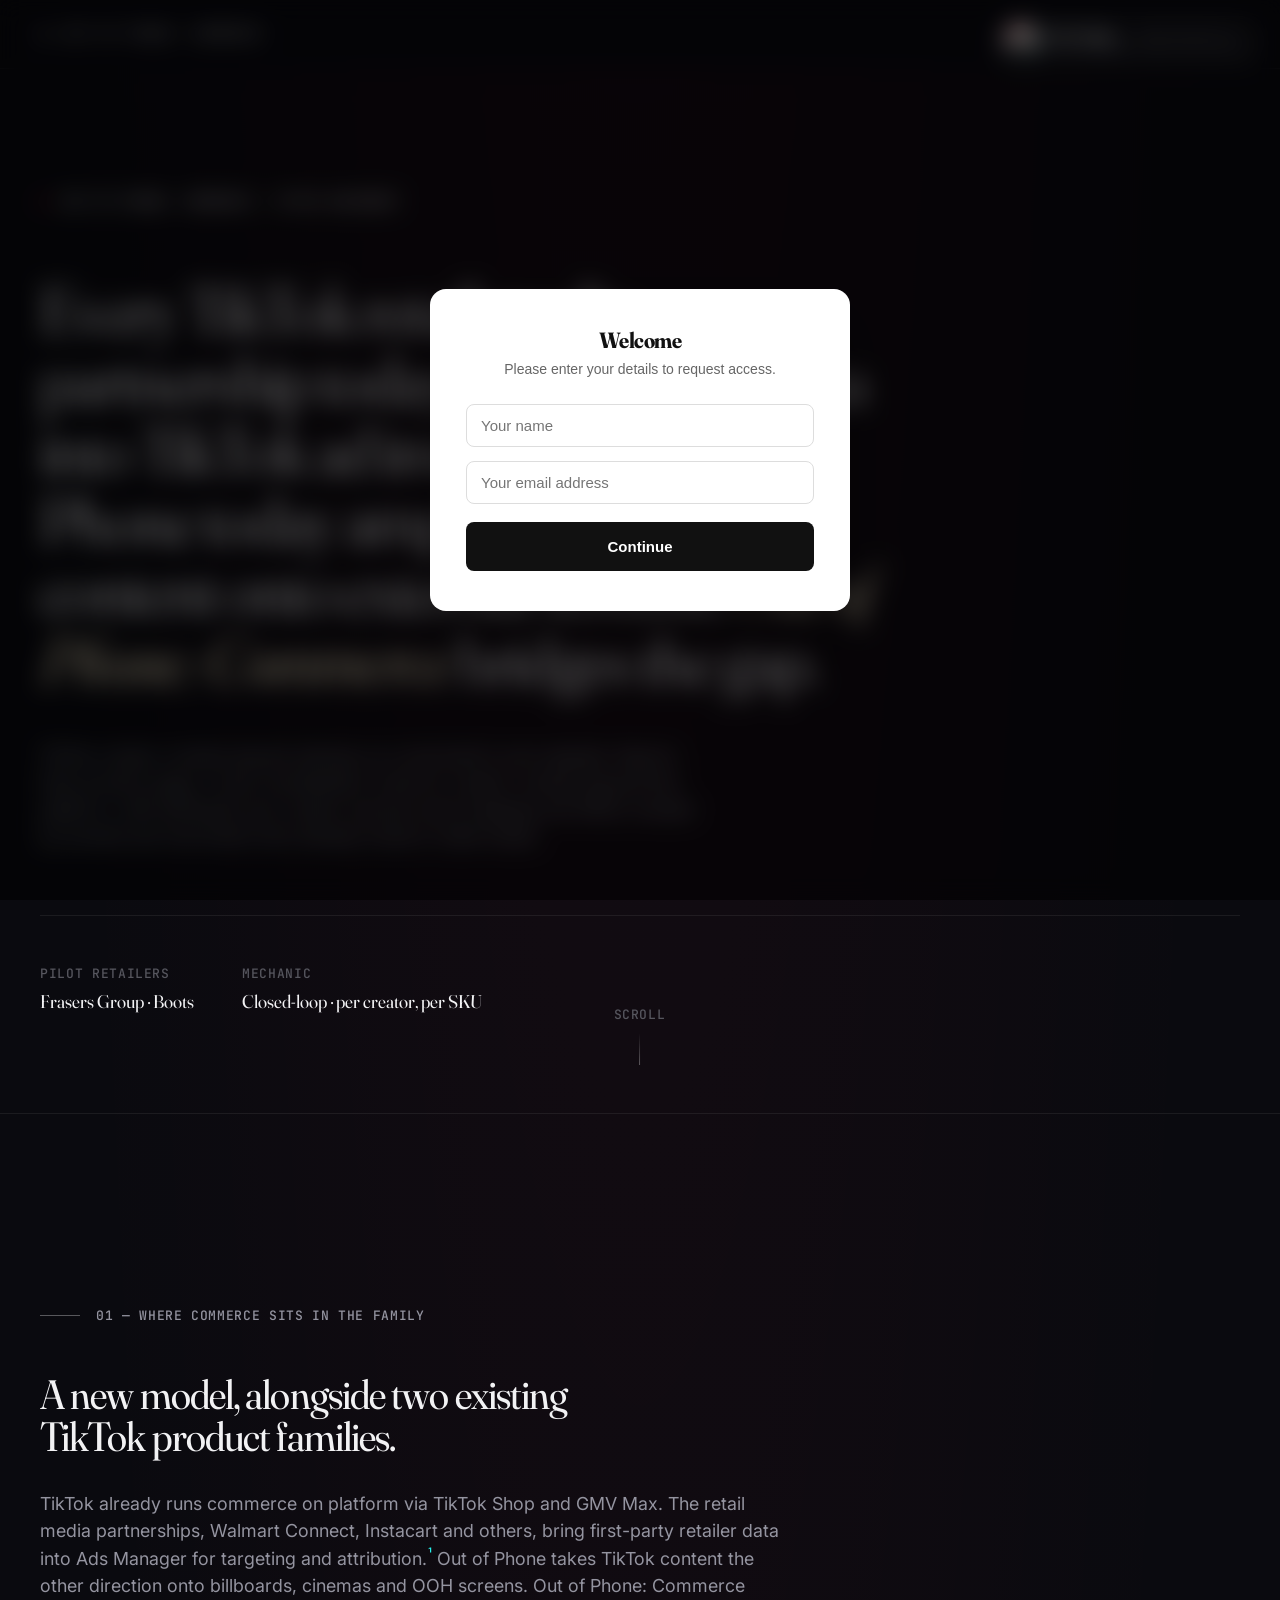
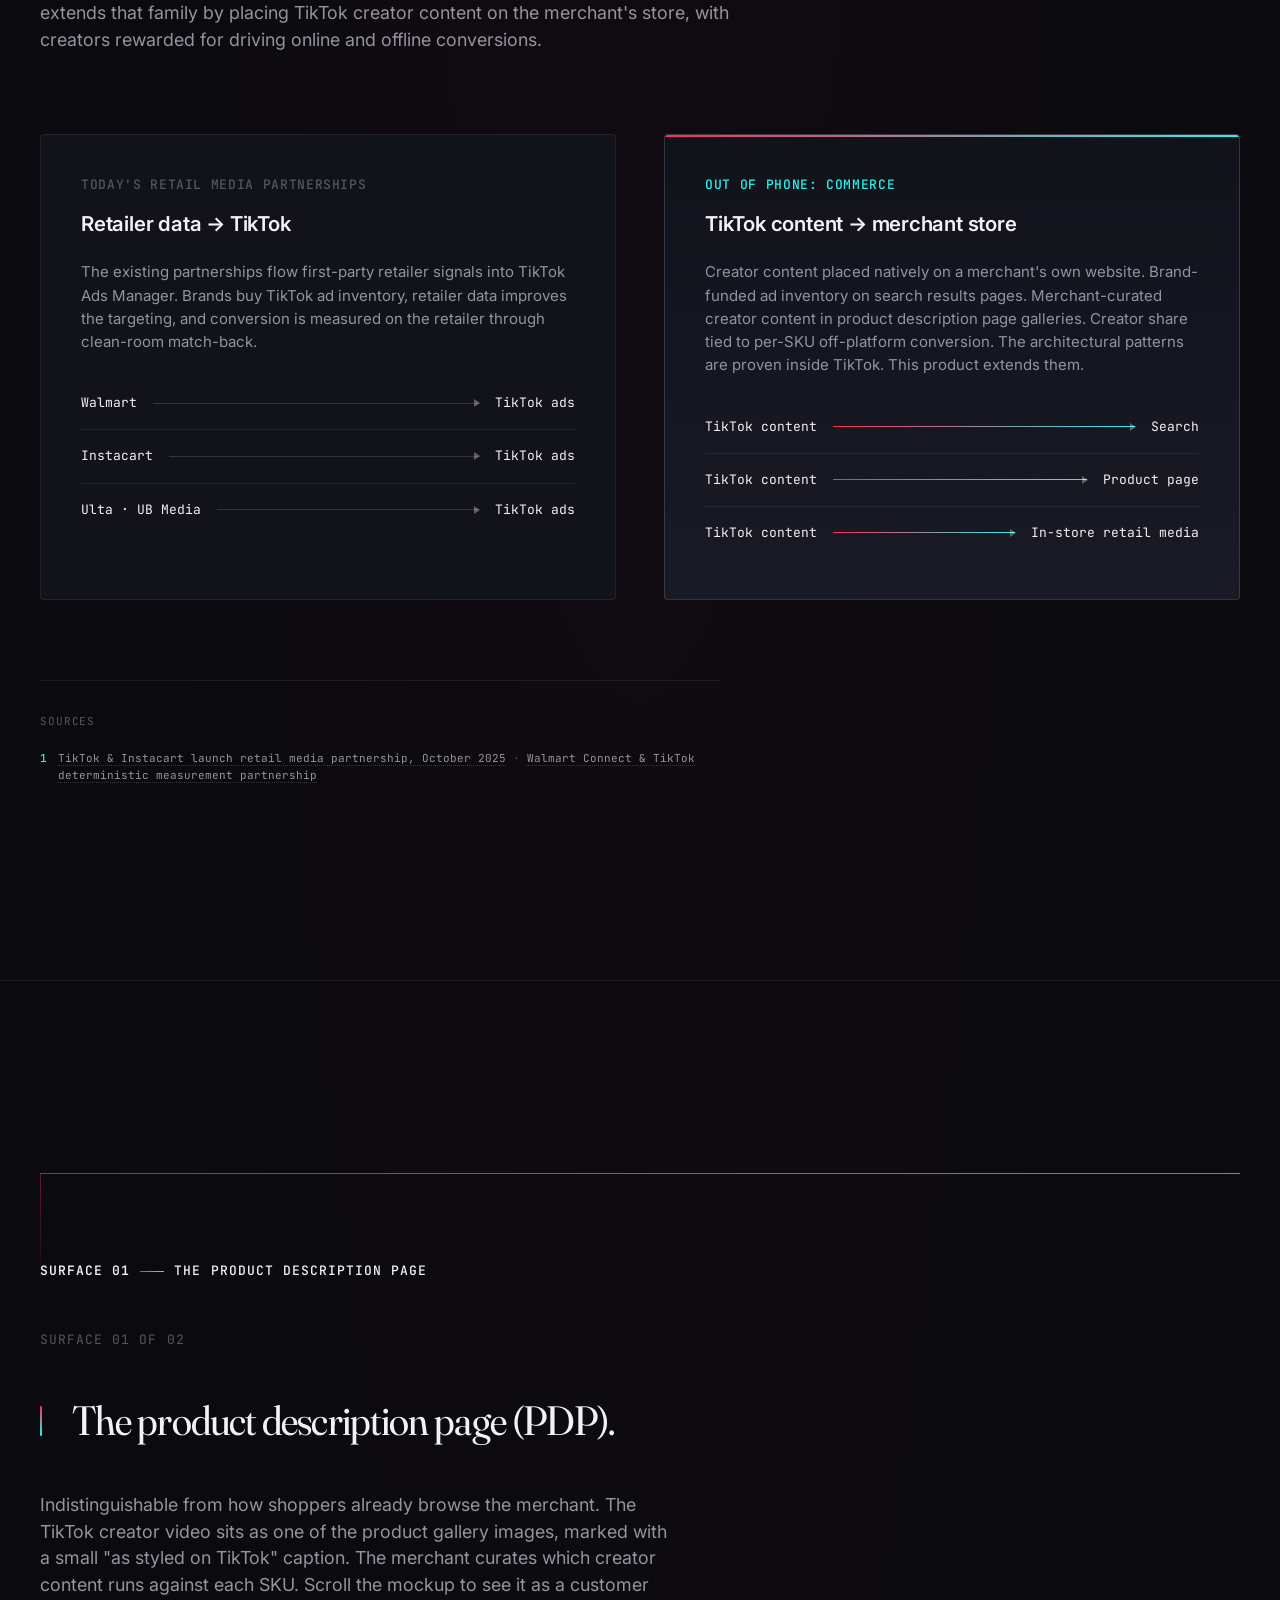
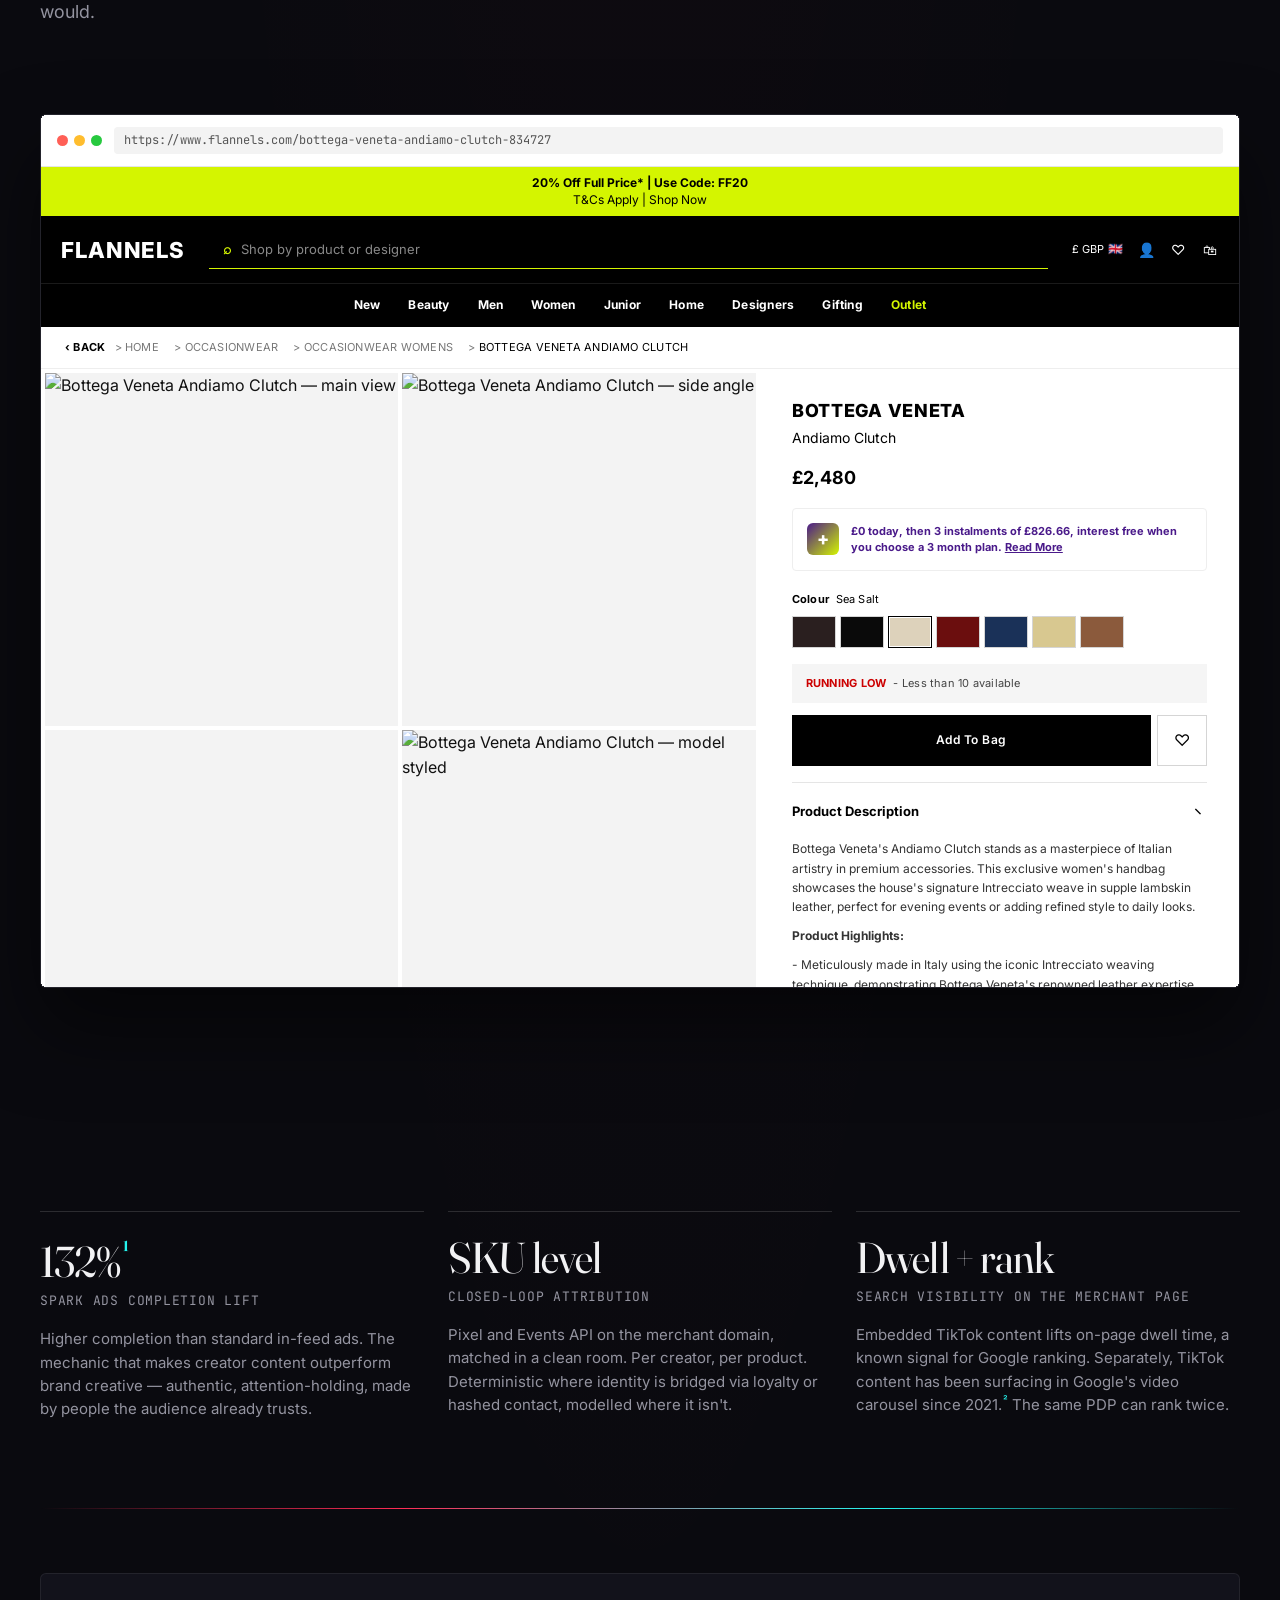
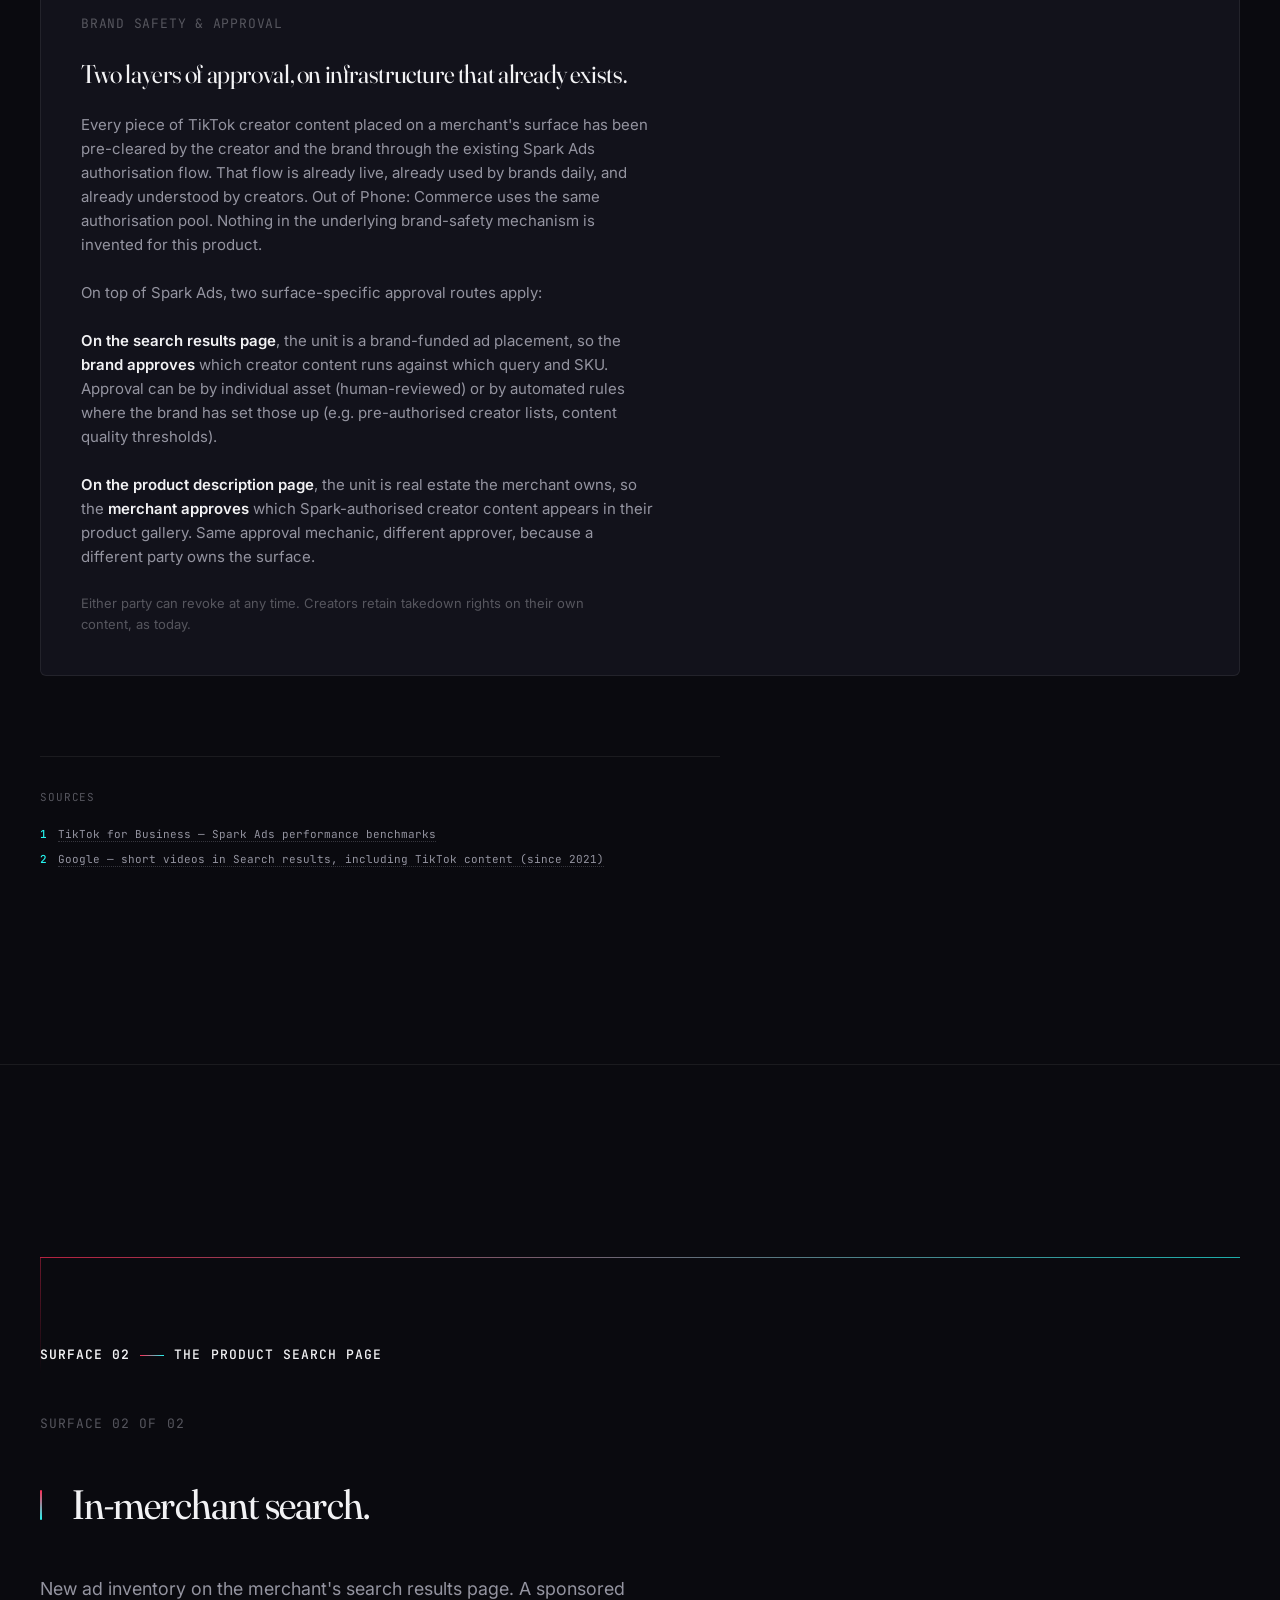
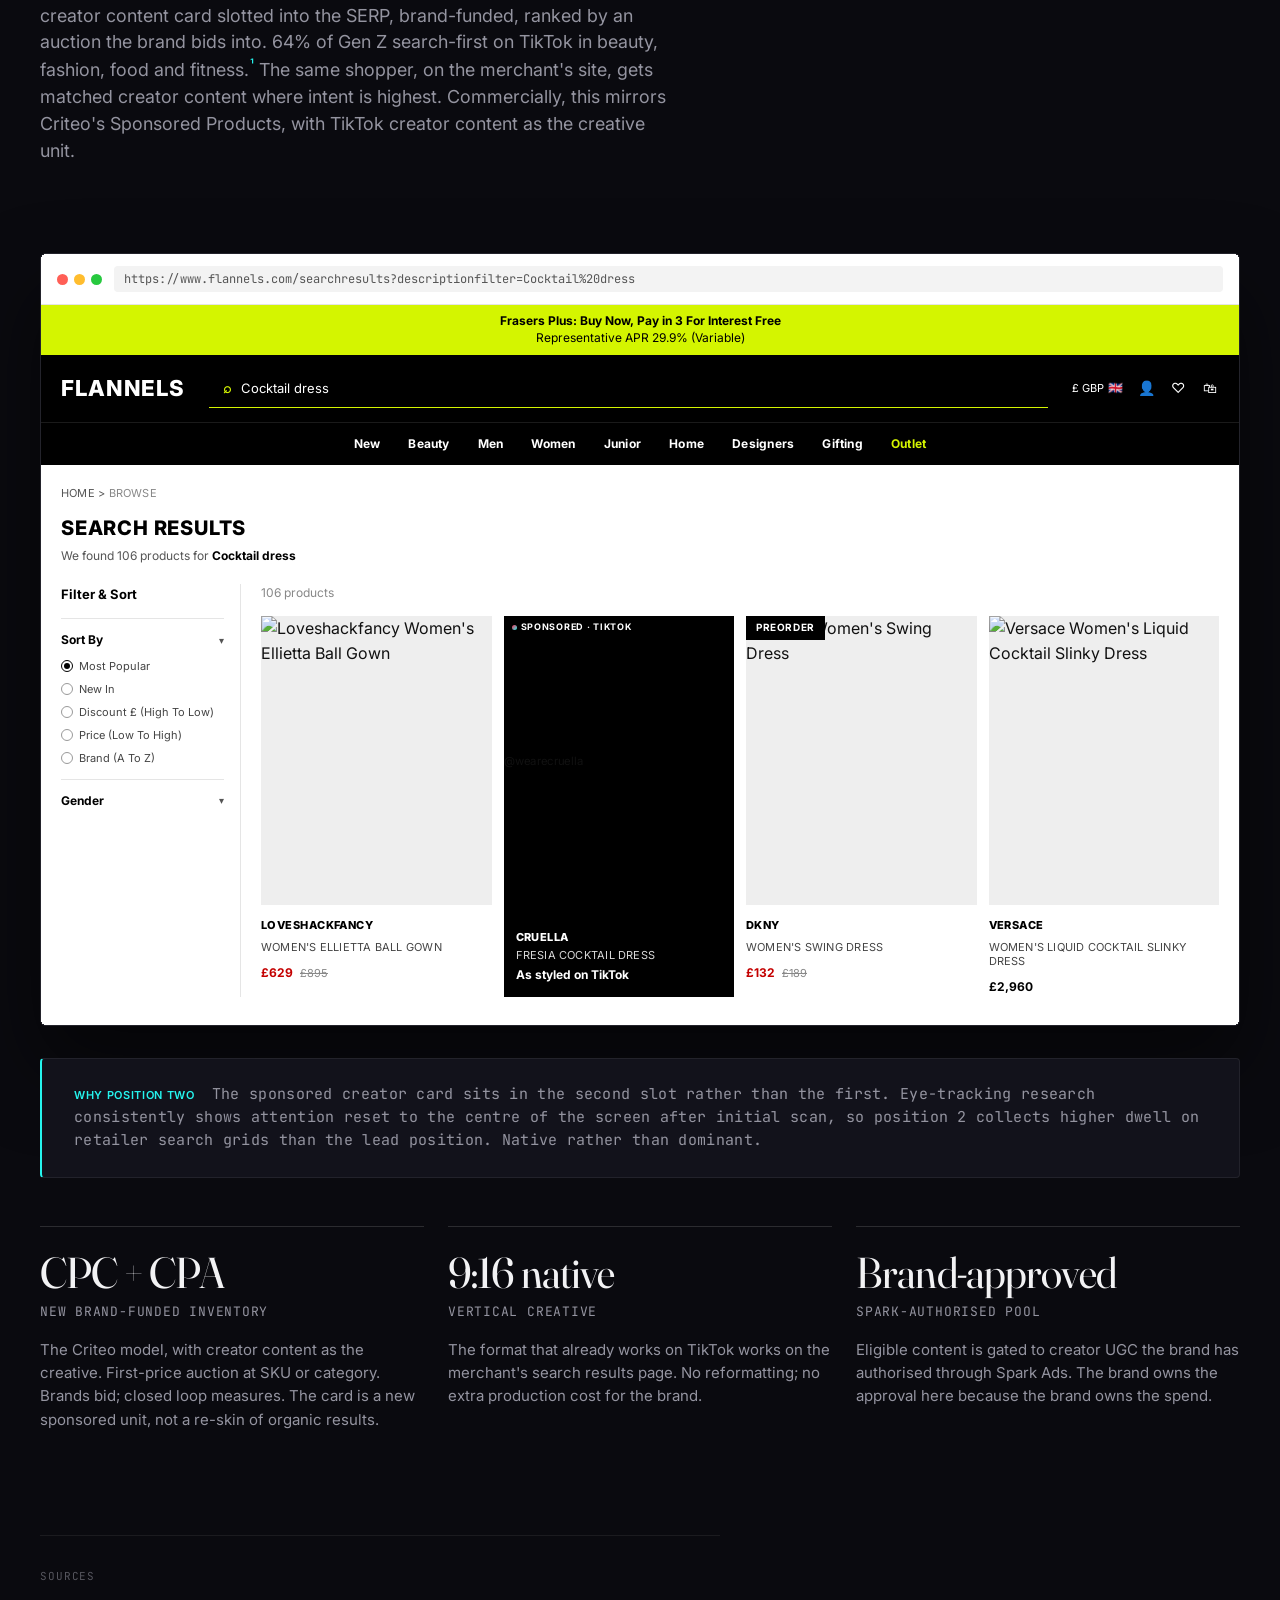
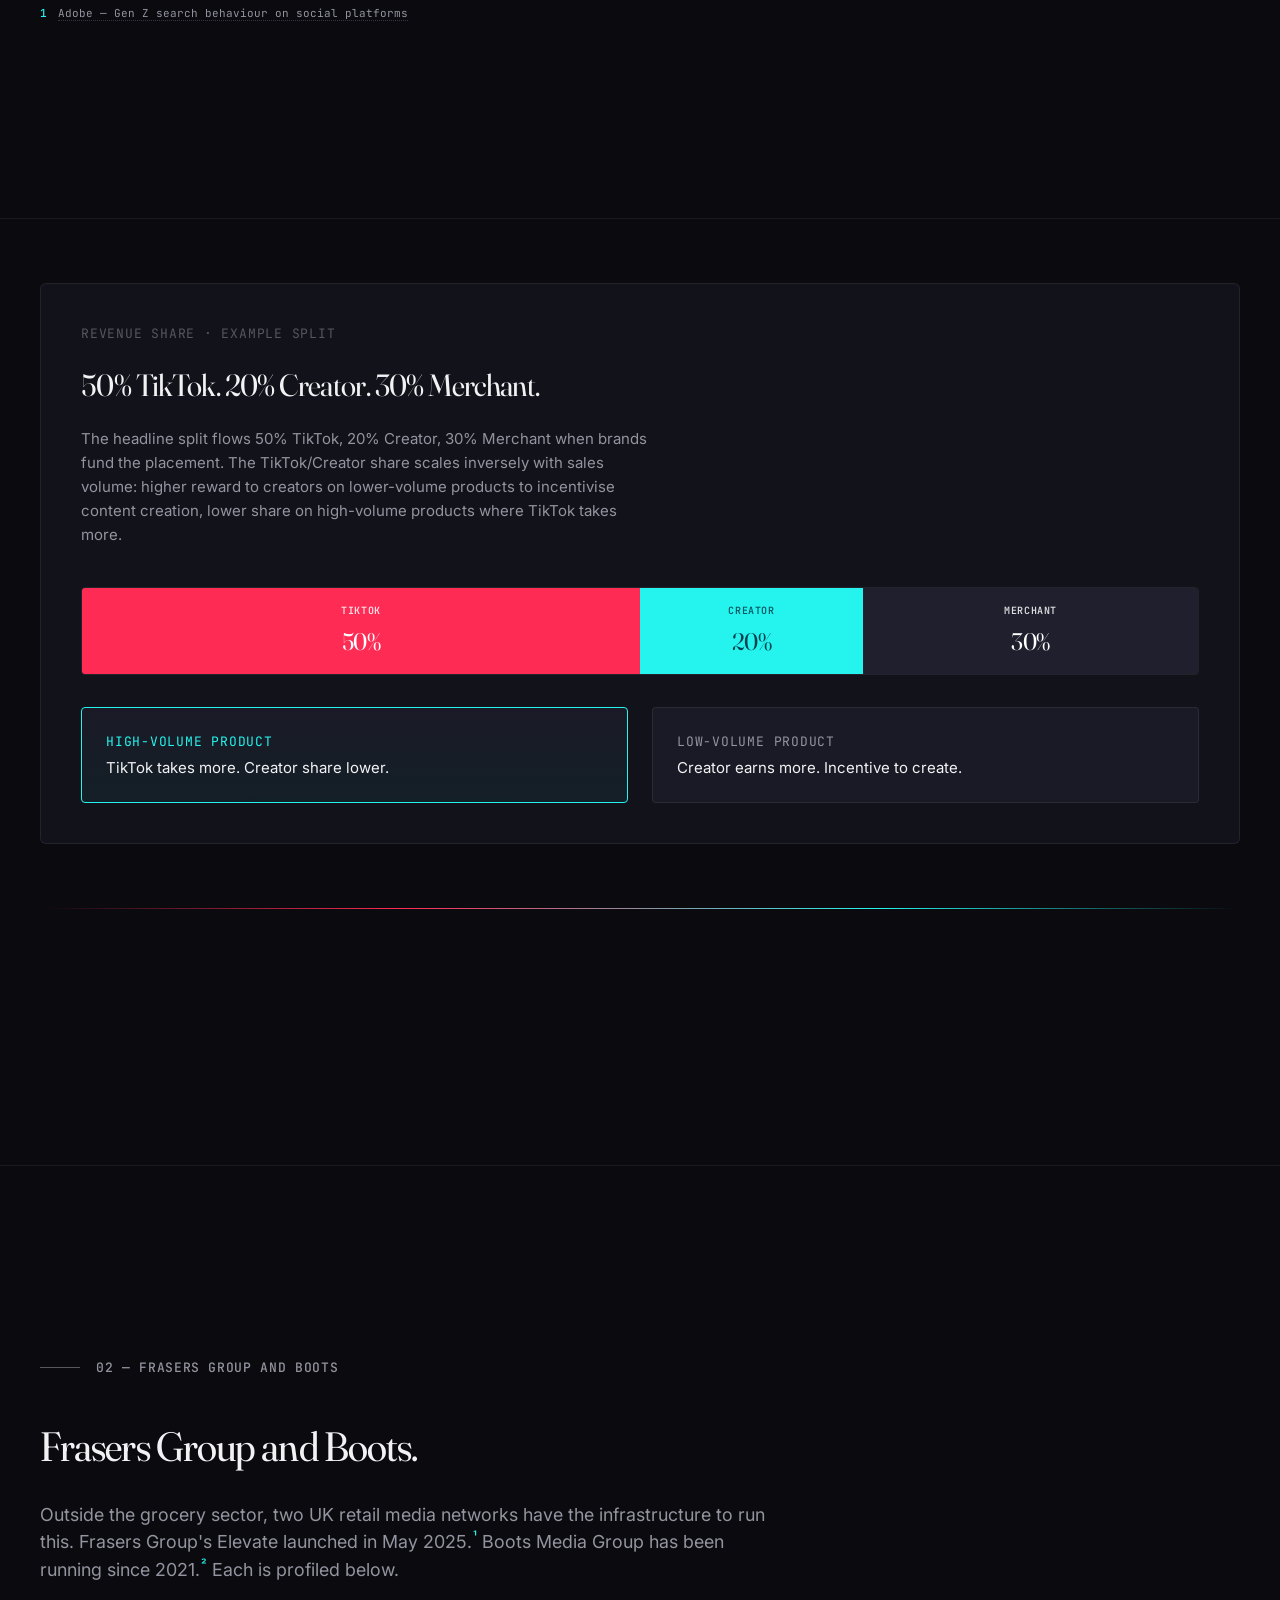
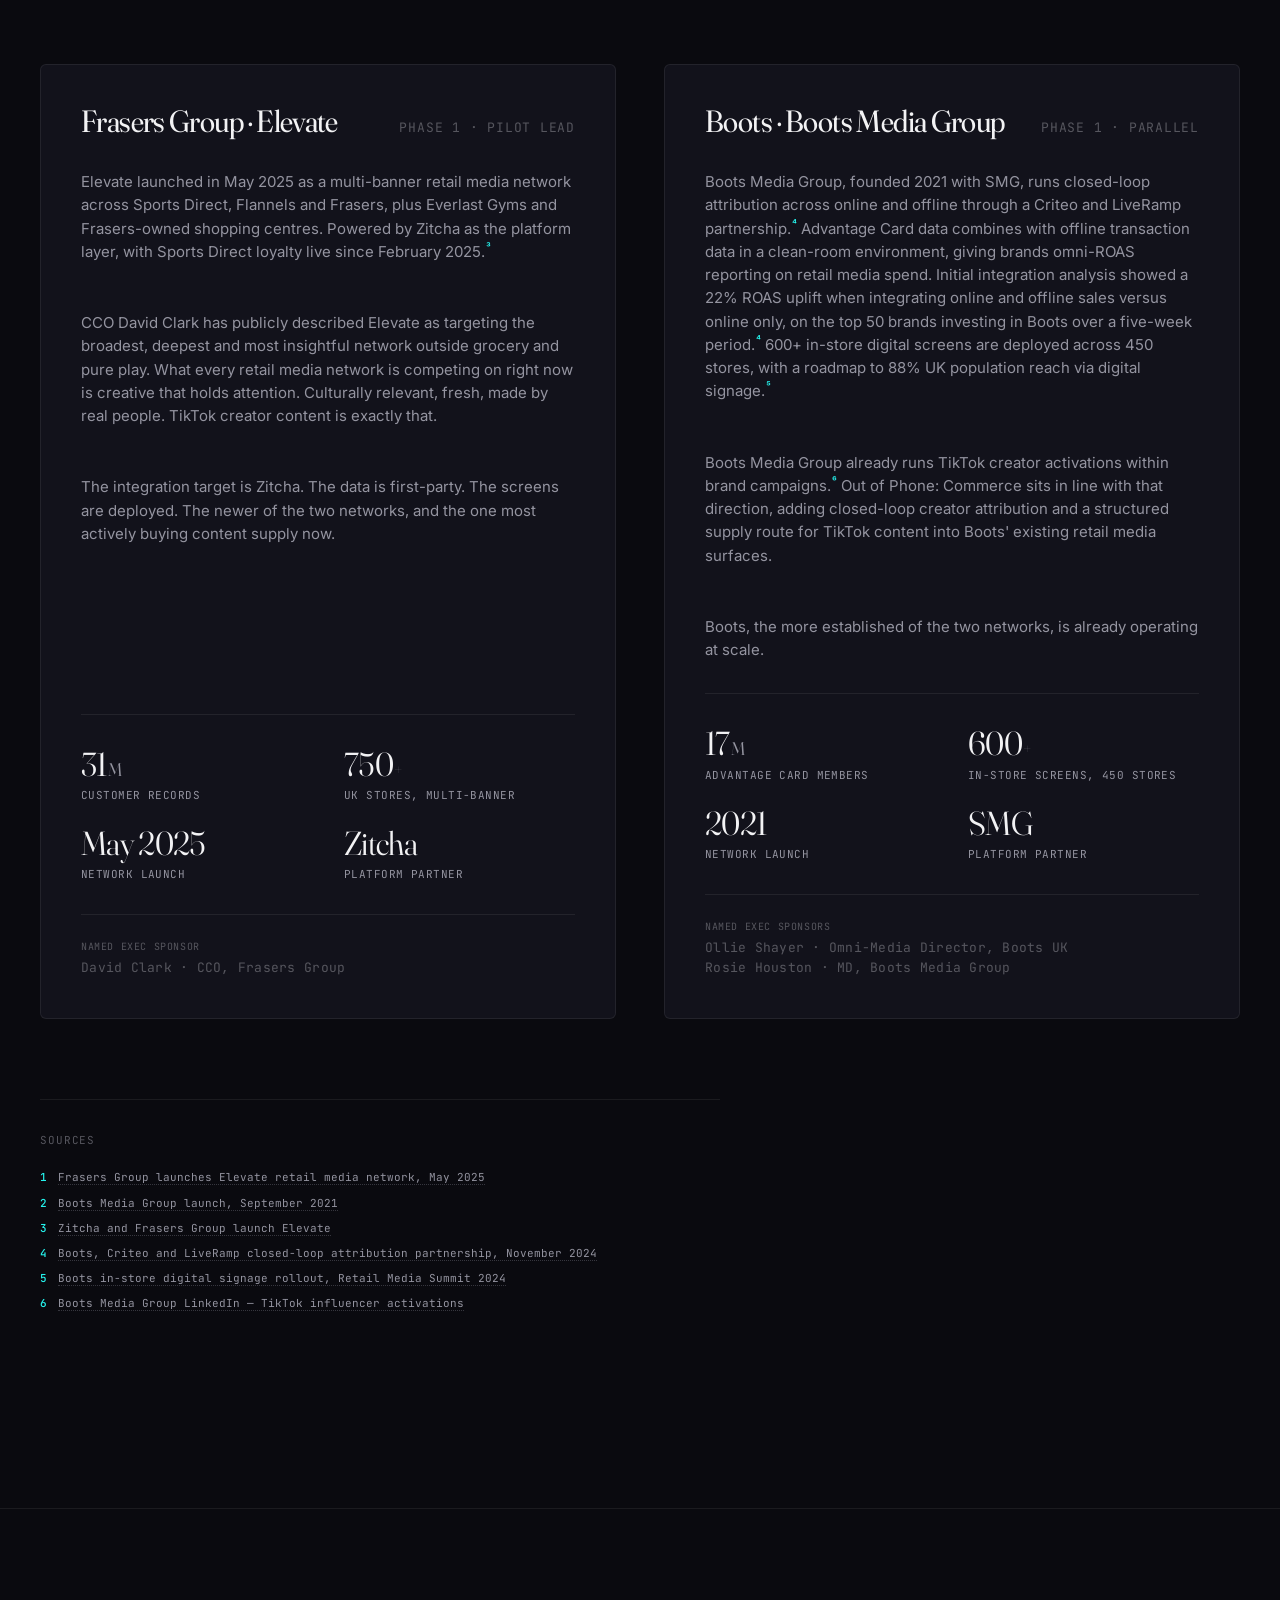
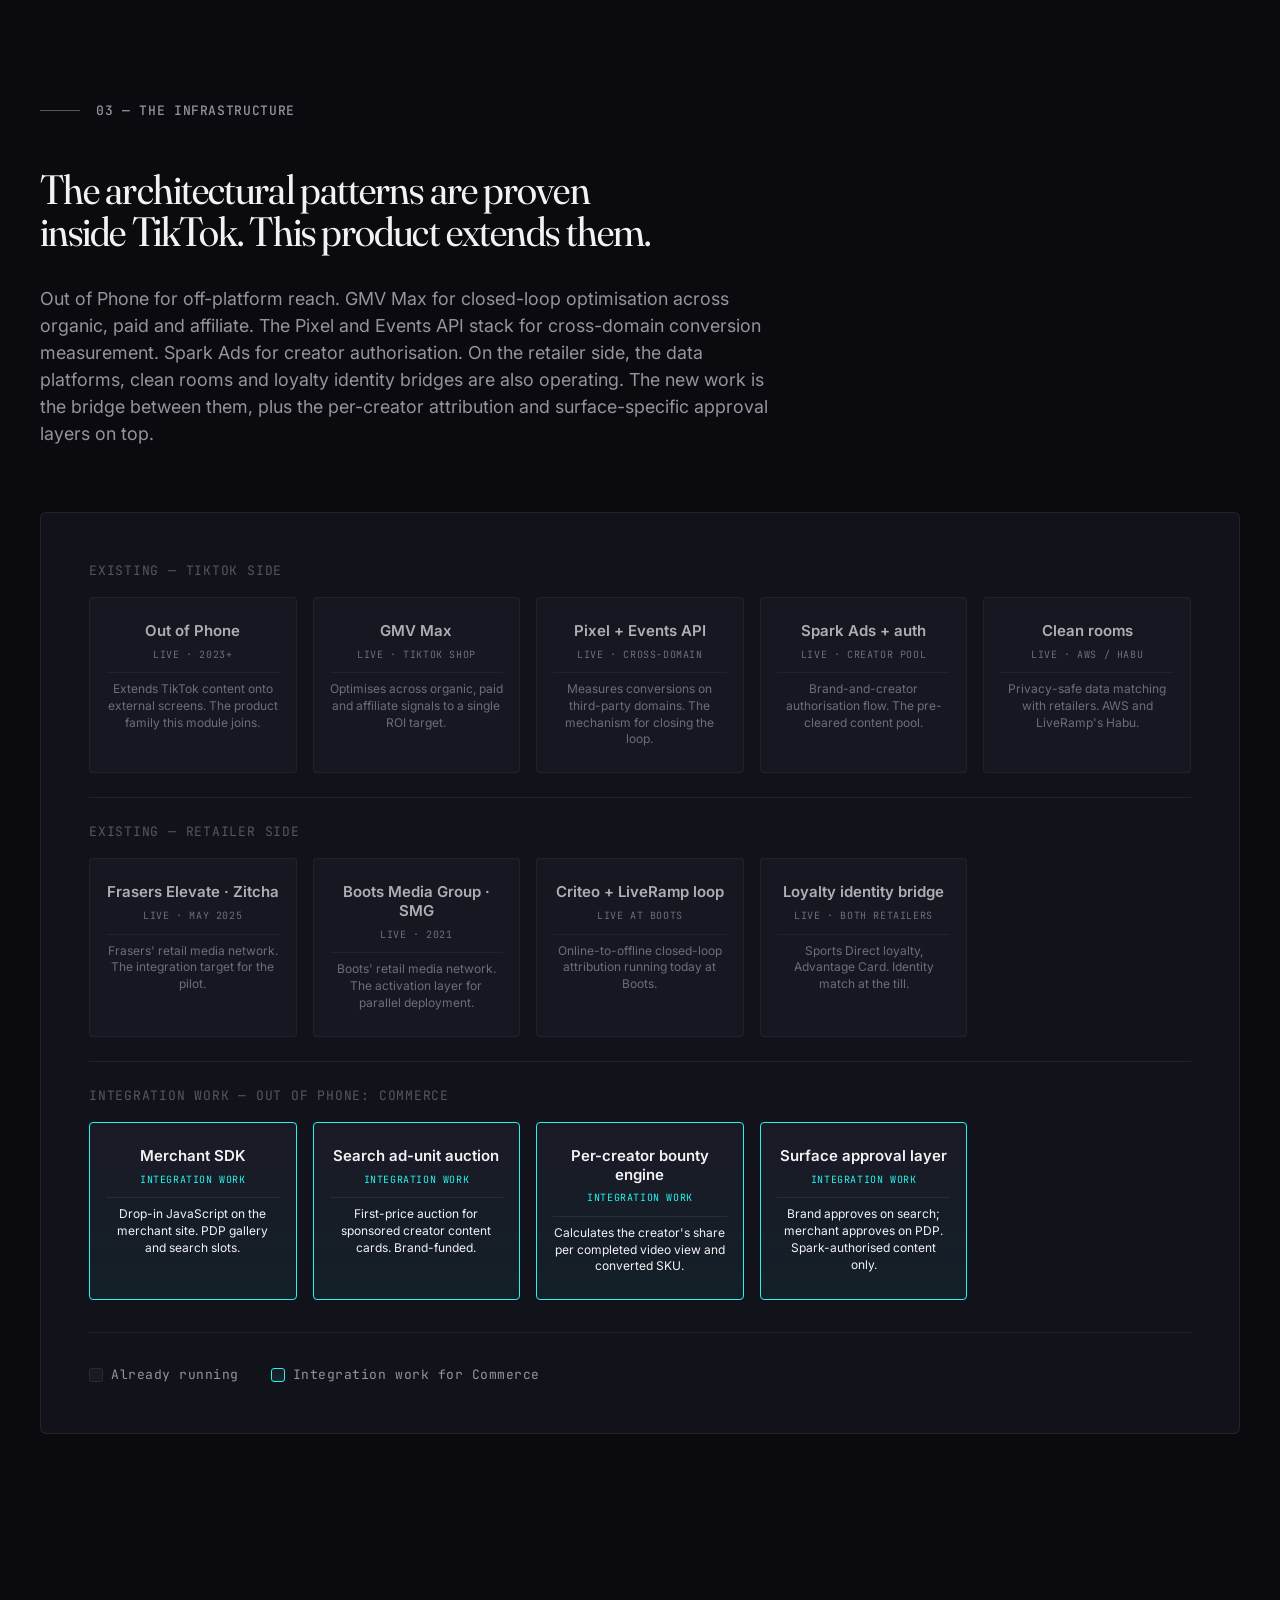
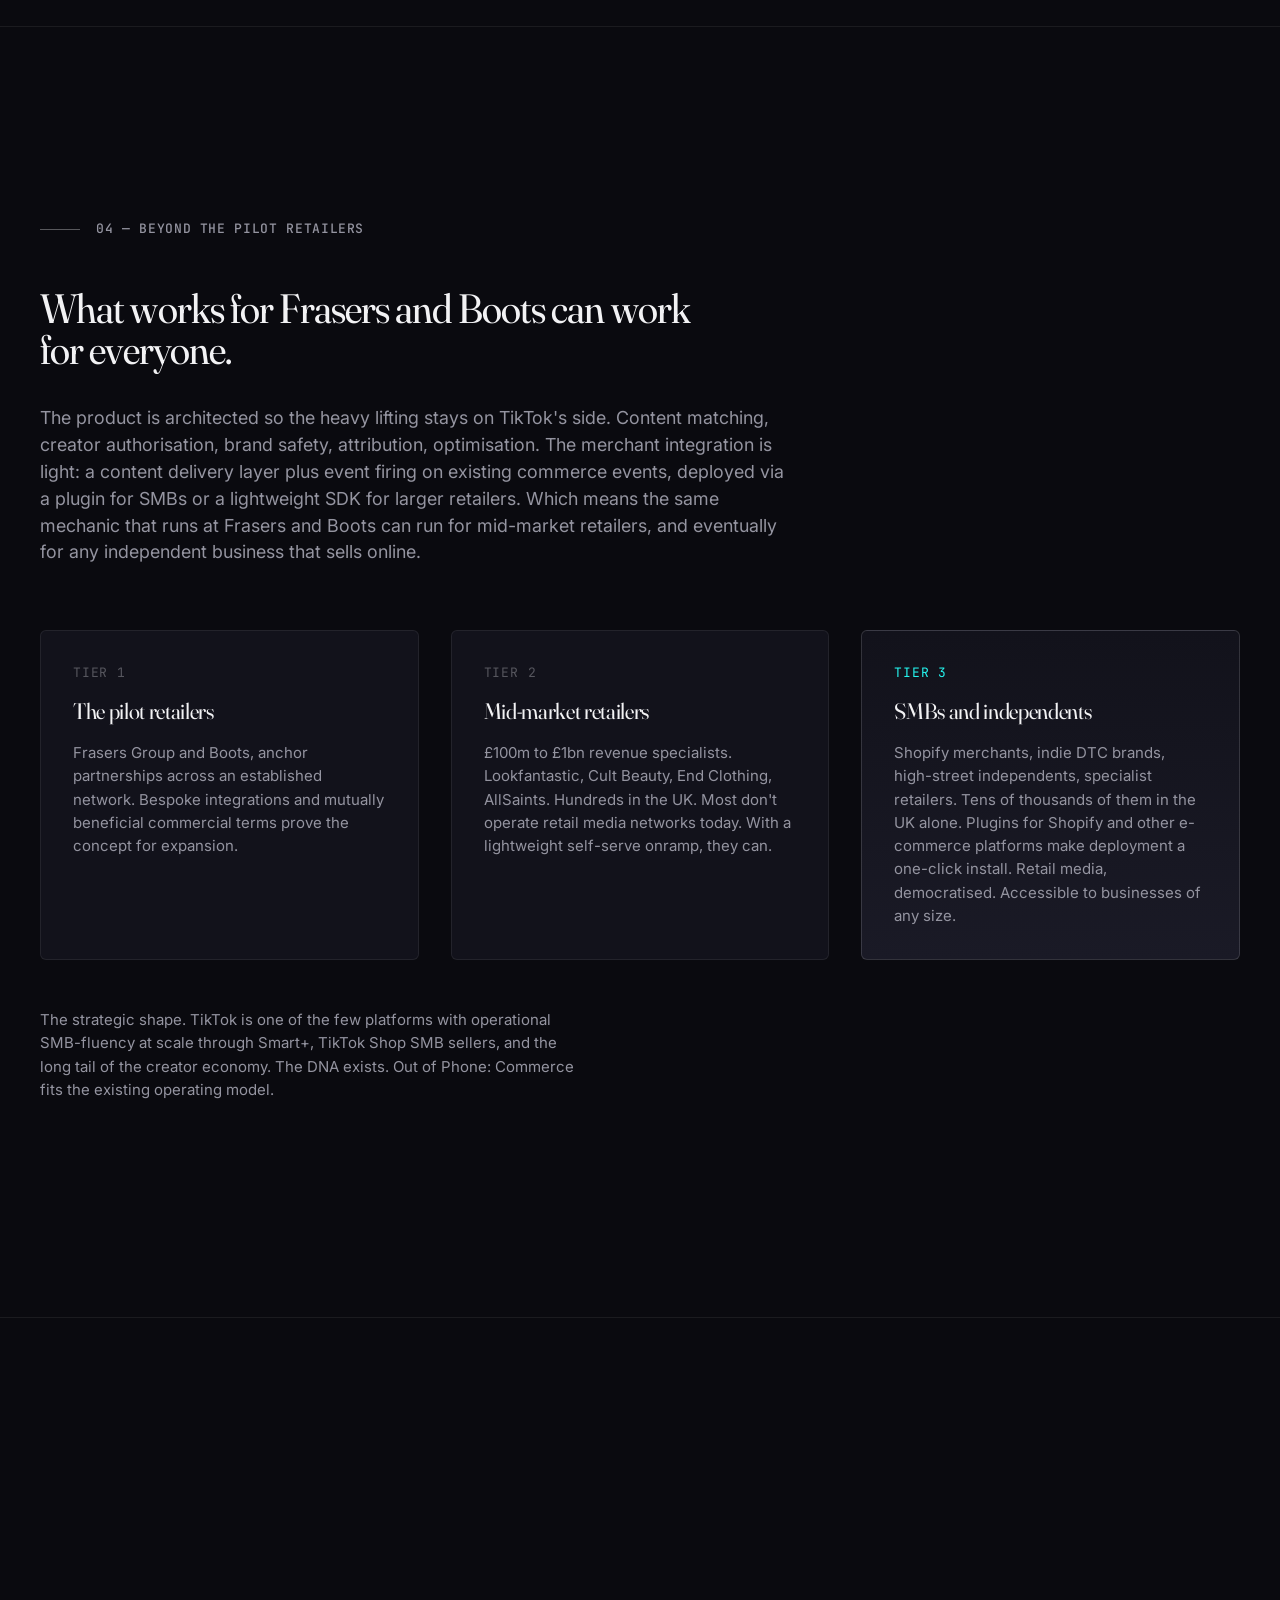
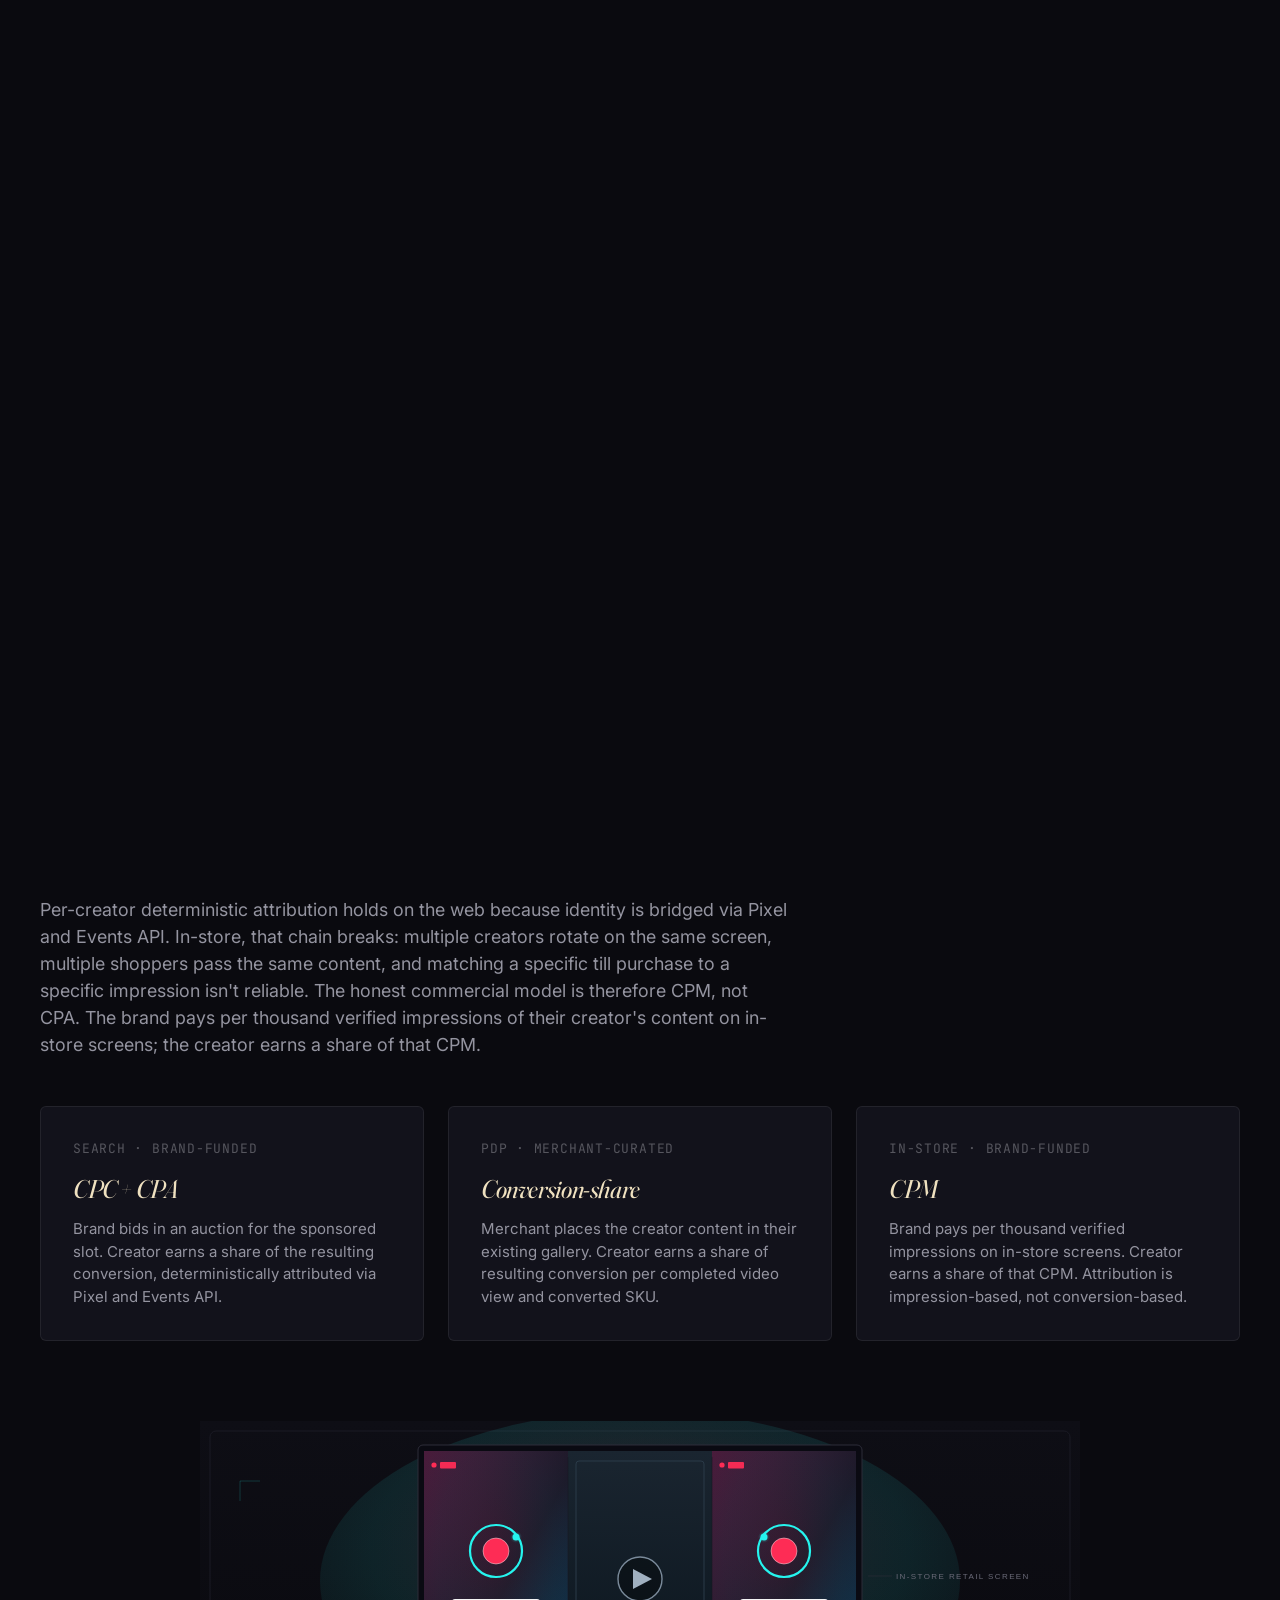
==== commit 992d7d99: "fix: format ref slug as capitalised name; remove status line from footer" ====
--- a/index.html
+++ b/index.html
@@ -4061,7 +4061,6 @@
       </div>
       <div class="footer-meta">
         <div class="footer-meta-row">Document · Confidential</div>
-        <div class="footer-meta-row">Status · Pitch v2.1</div>
         <div class="footer-meta-row" id="ref-display">Recipient · default</div>
       </div>
       <div class="footer-meta">
@@ -4081,14 +4080,19 @@
       const ref = (params.get('ref') || 'default').toLowerCase();
       document.body.setAttribute('data-recipient', ref);
 
+      const slugToName = (slug) =>
+        slug.split('-').map(w => w.charAt(0).toUpperCase() + w.slice(1)).join(' ');
+
+      const refName = ref === 'default' ? 'Jade Walton' : slugToName(ref);
+
       const refDisplay = document.getElementById('ref-display');
       if (refDisplay) {
-        refDisplay.textContent = 'Recipient · ' + (ref === 'default' ? 'Jade Walton' : ref);
+        refDisplay.textContent = 'Recipient · ' + refName;
       }
 
       const shareRefDisplay = document.getElementById('share-recipient-display');
       if (shareRefDisplay) {
-        shareRefDisplay.textContent = ref === 'default' ? 'Jade Walton' : ref;
+        shareRefDisplay.textContent = refName;
       }
 
       // Copy-to-clipboard fallback for the email button
--- a/overlay.css
+++ b/overlay.css
@@ -9,10 +9,6 @@
   backdrop-filter: blur(12px);
   -webkit-backdrop-filter: blur(12px);
   font-family: -apple-system, BlinkMacSystemFont, 'Segoe UI', Roboto, sans-serif;
-}
-
-#olly-overlay.hidden {
-  display: none;
 }
 
 #olly-overlay-card {
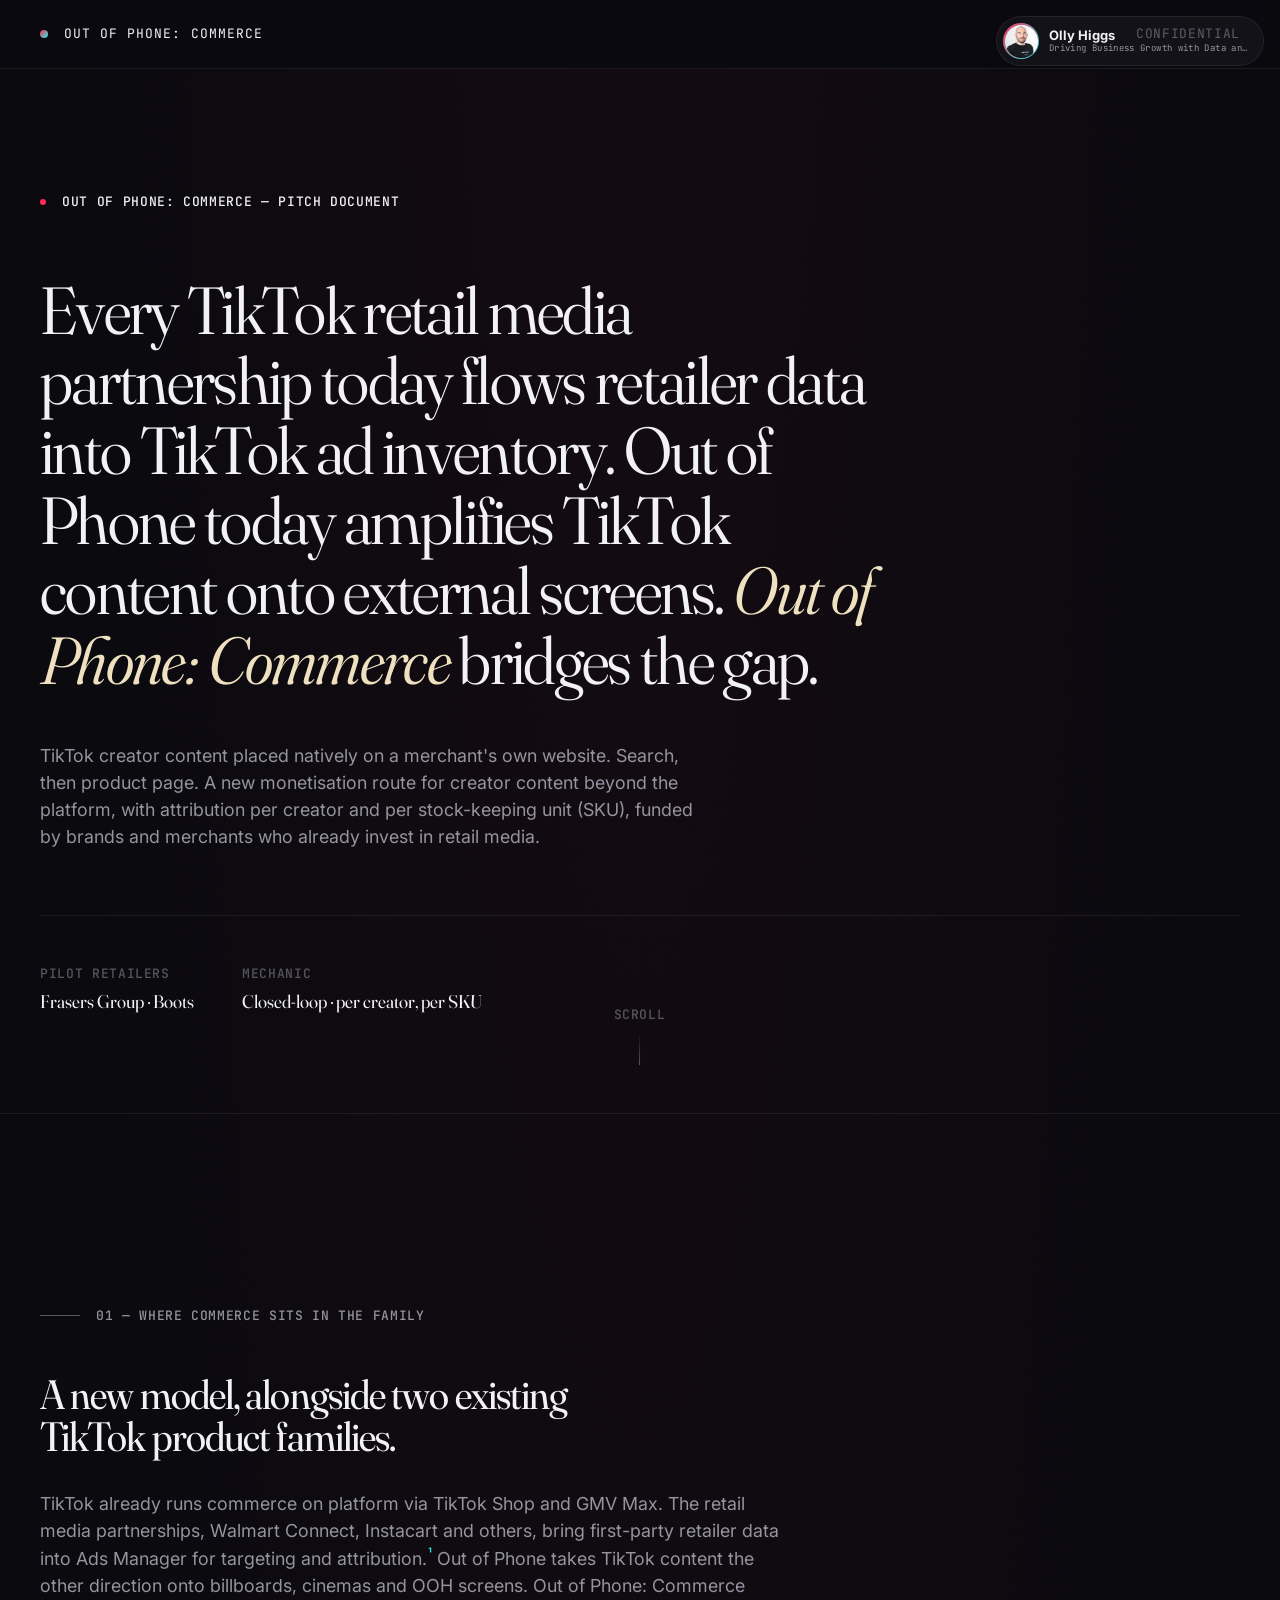
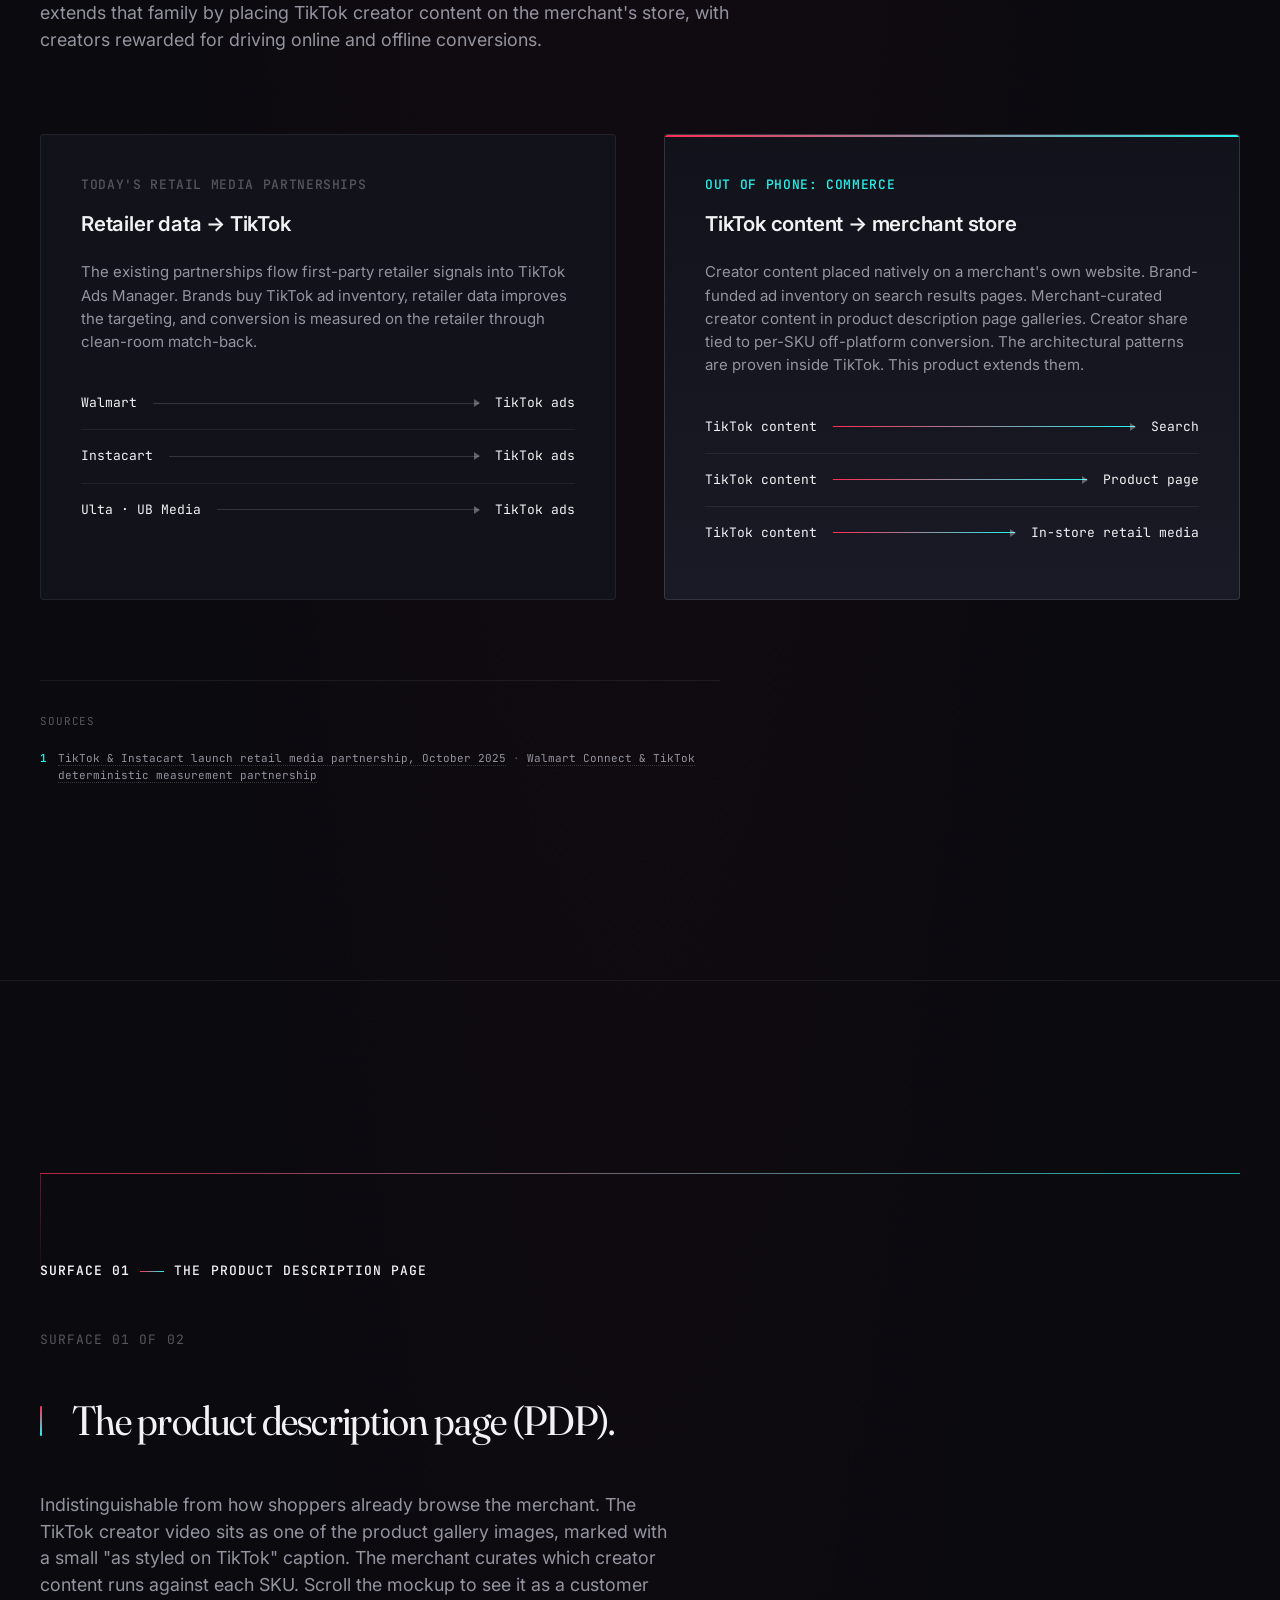
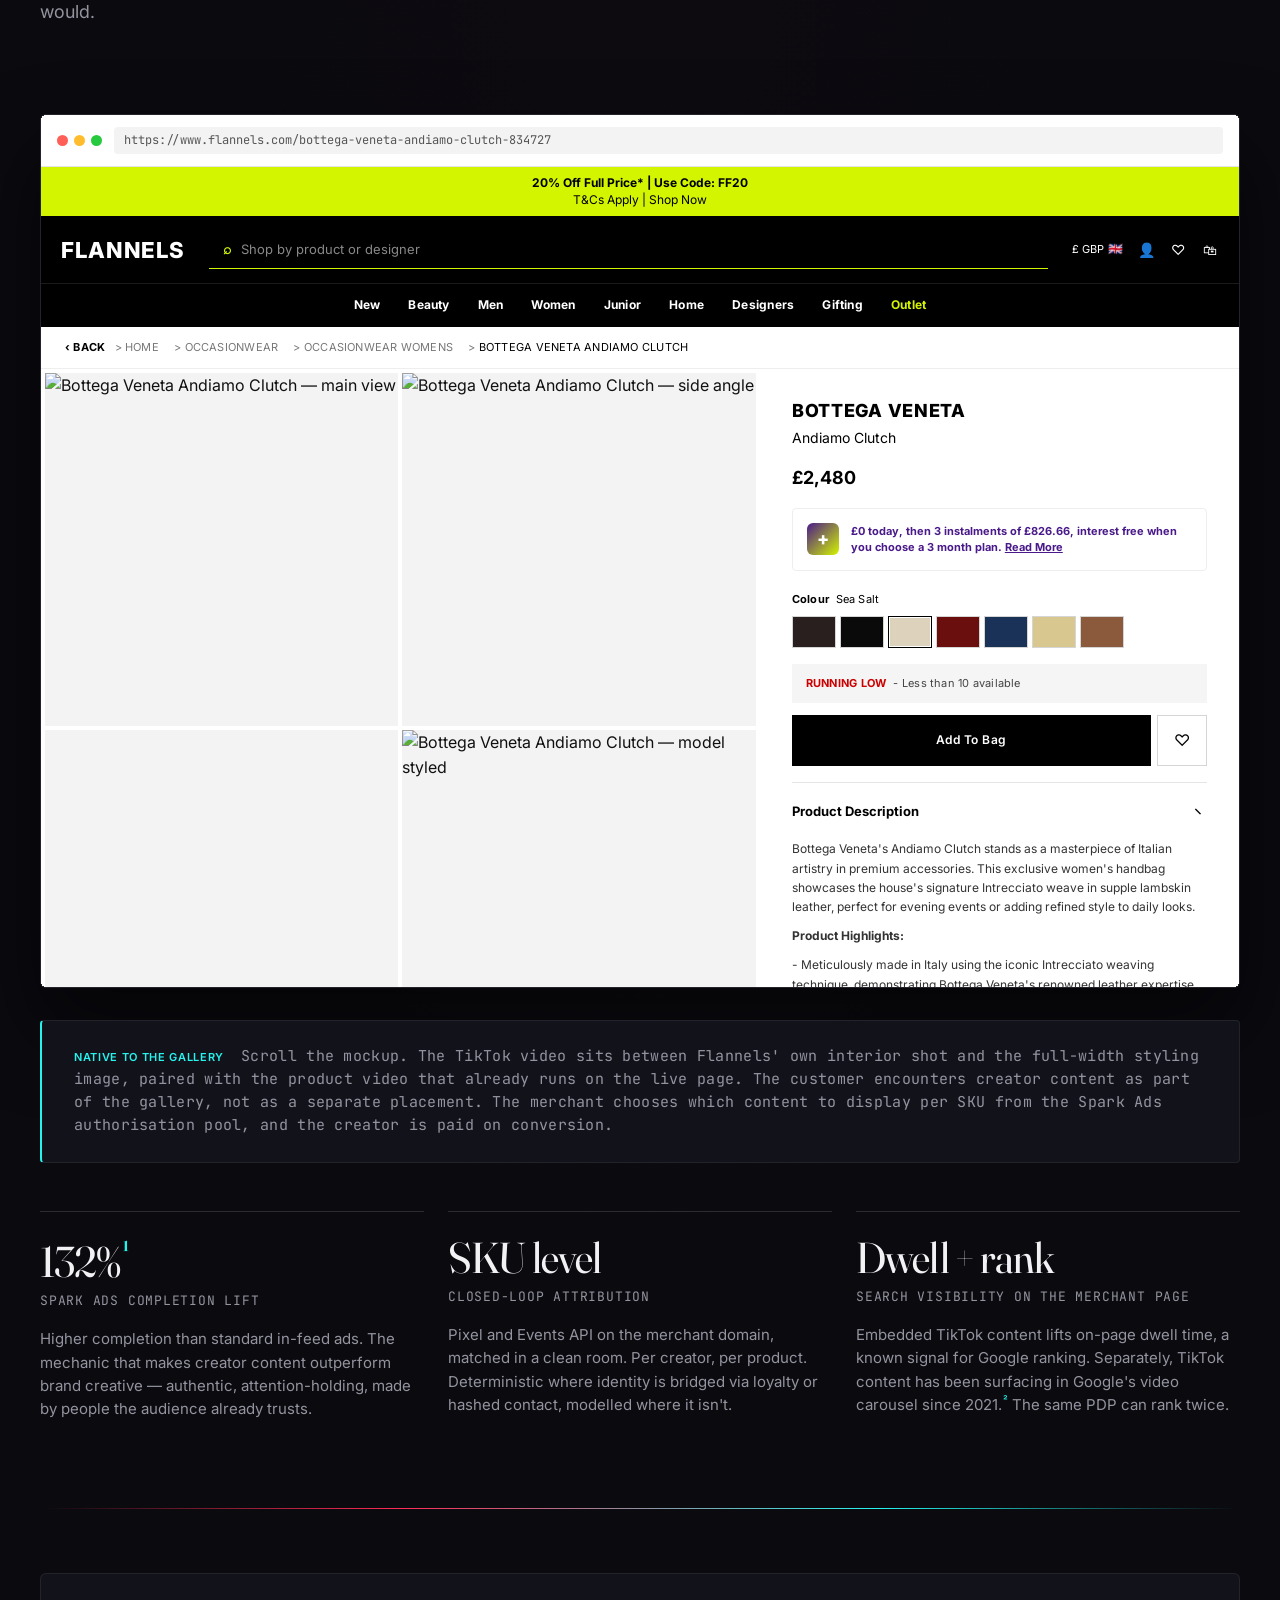
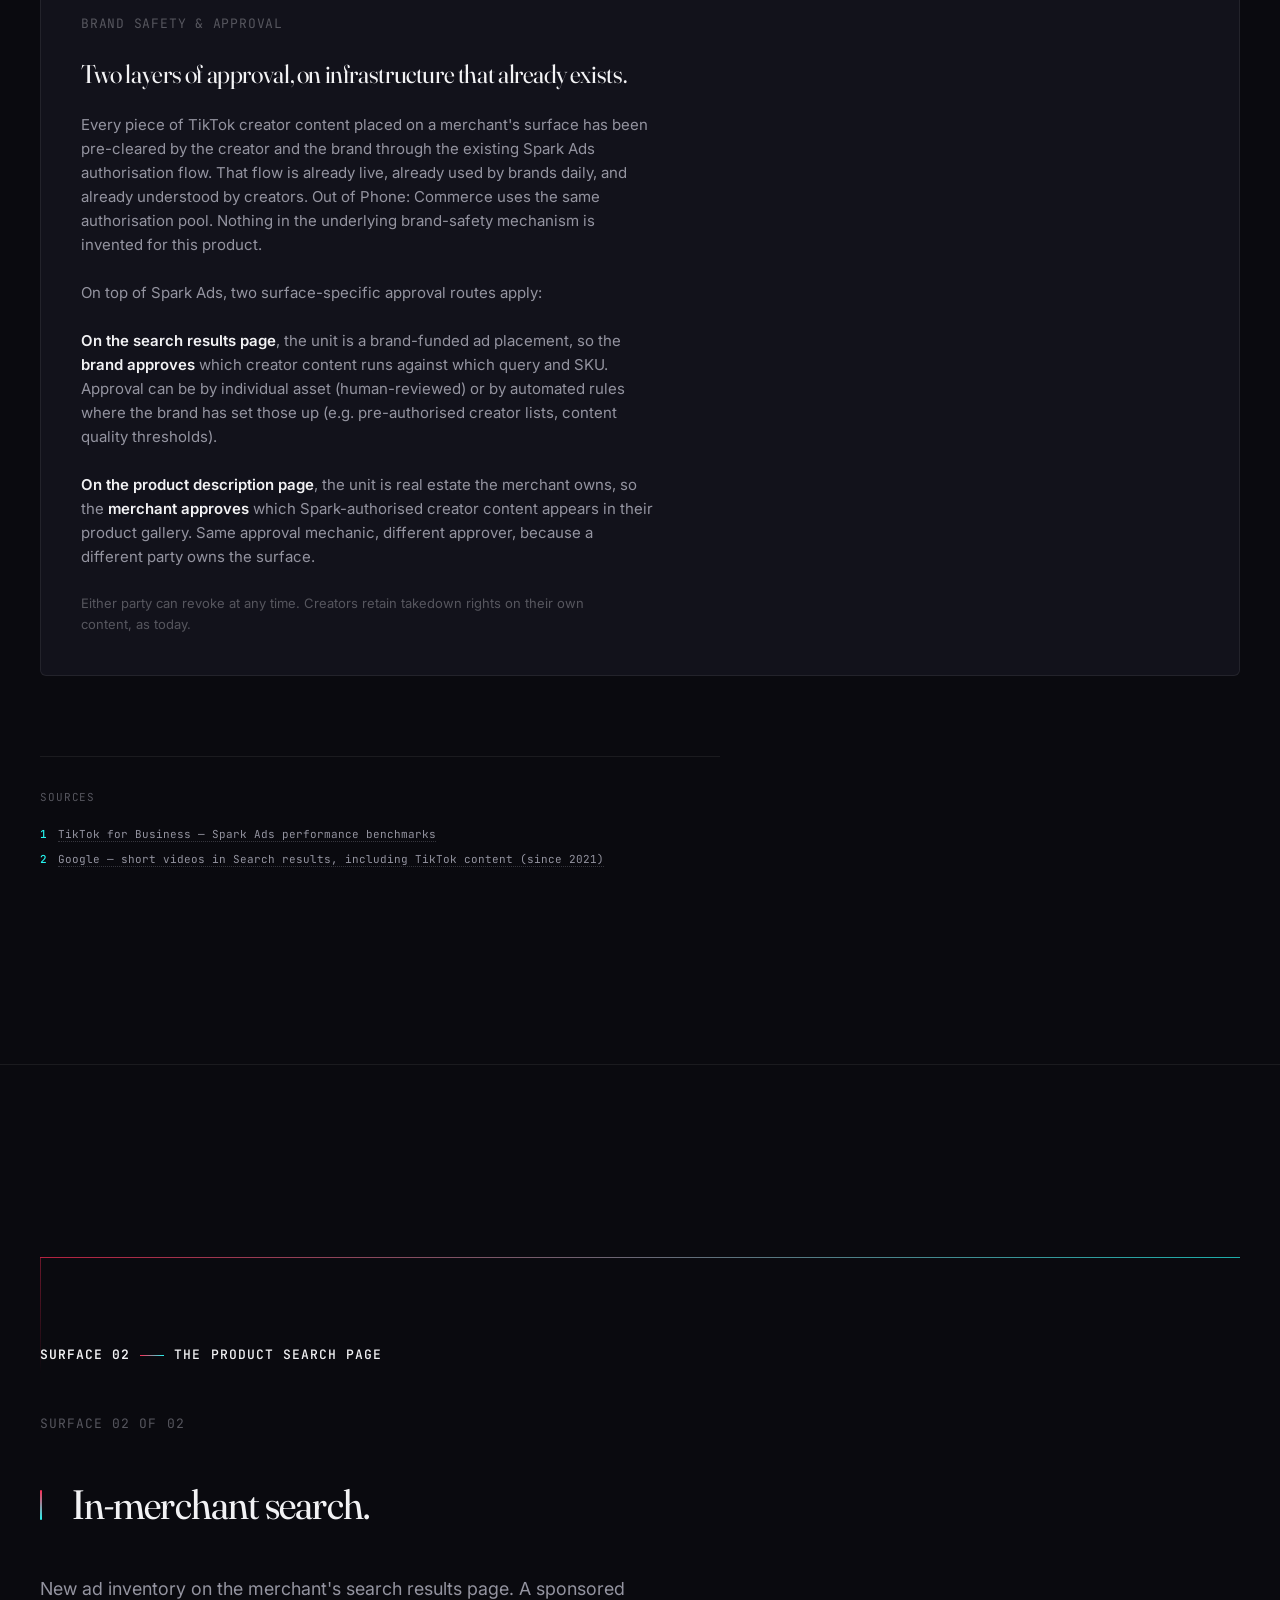
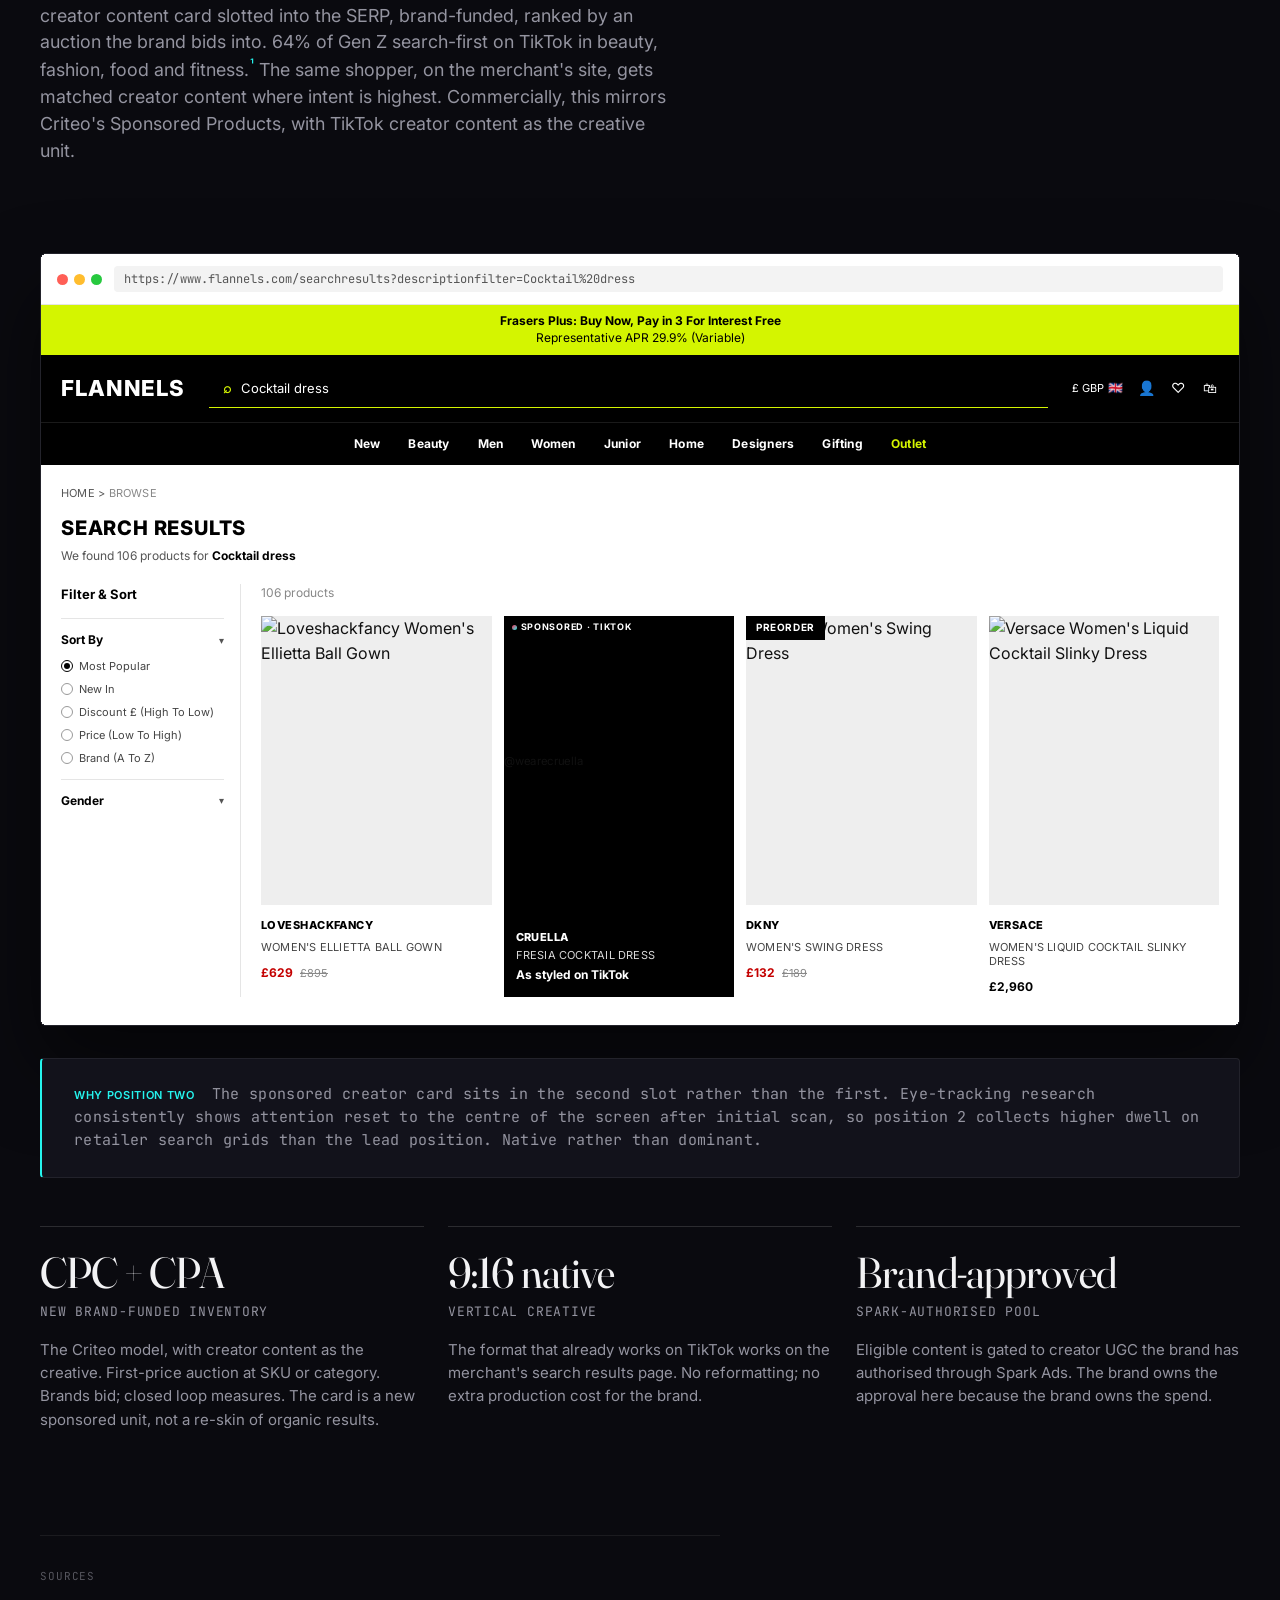
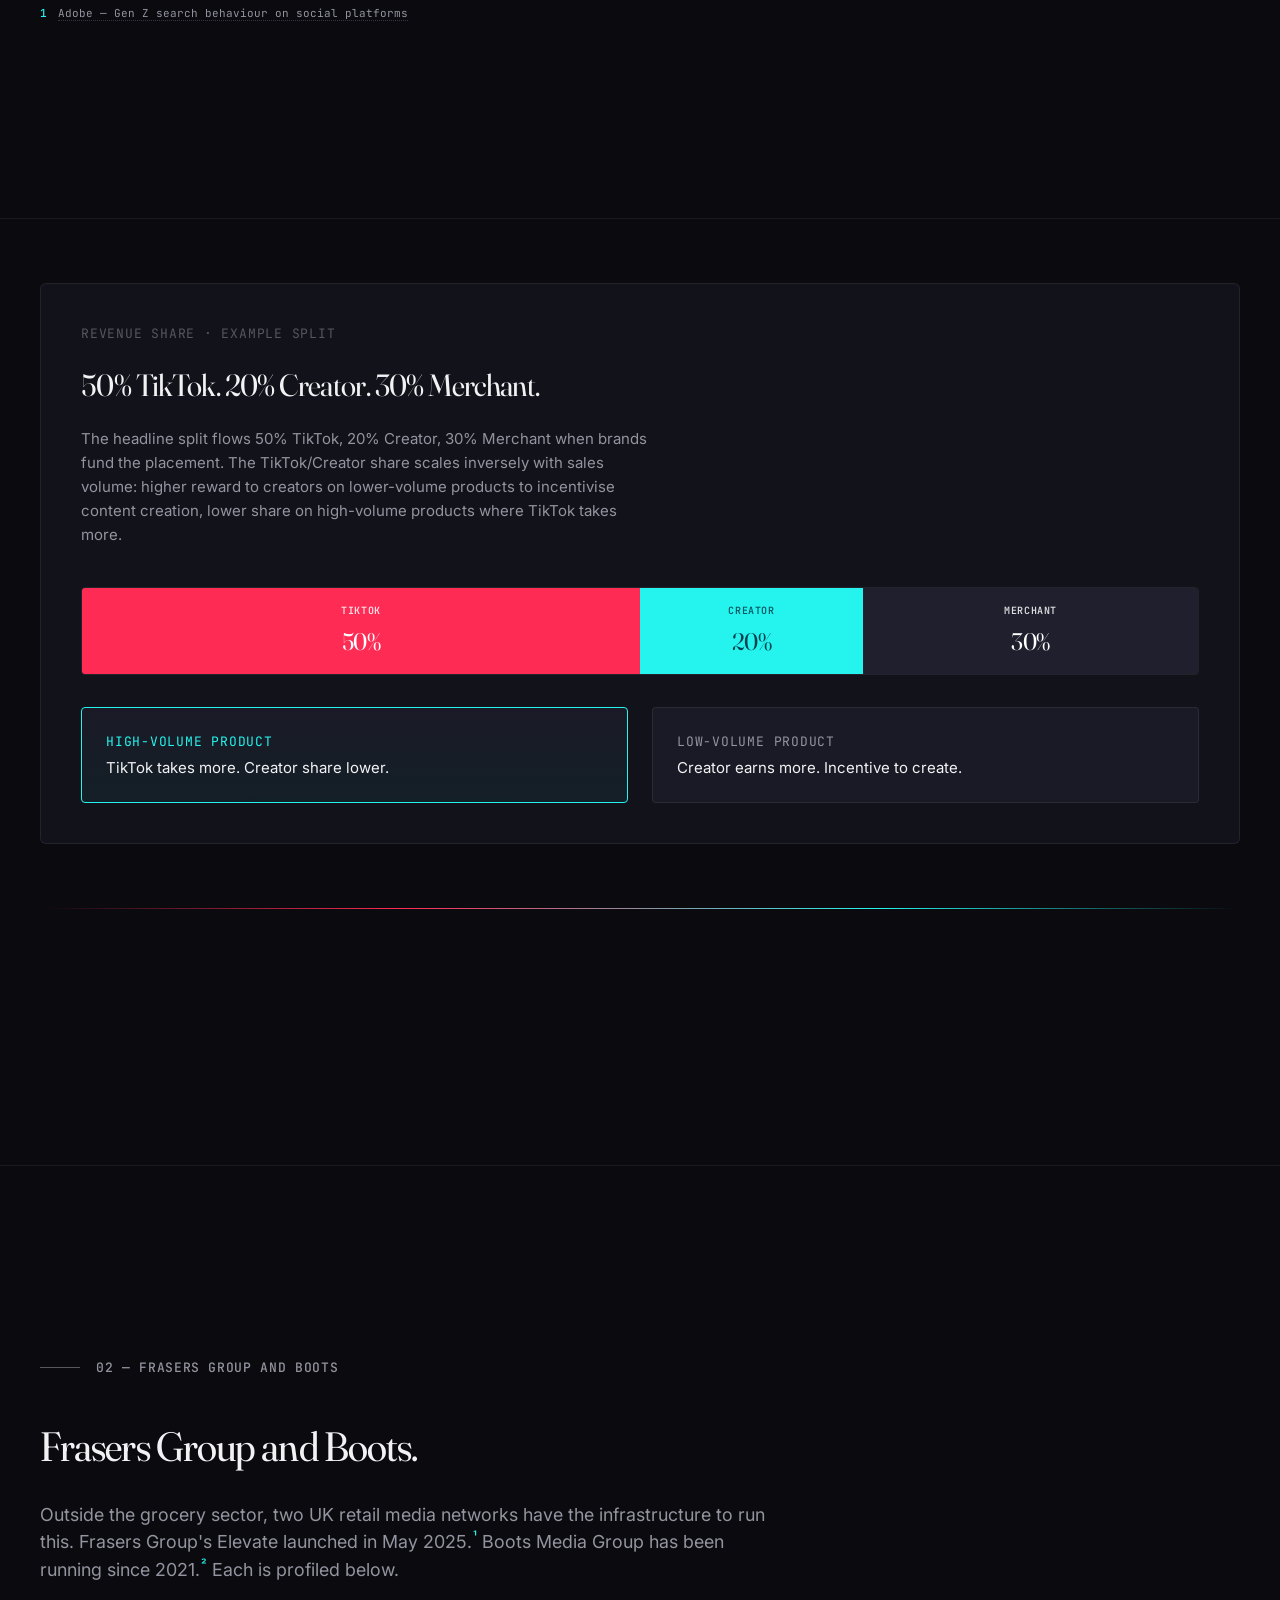
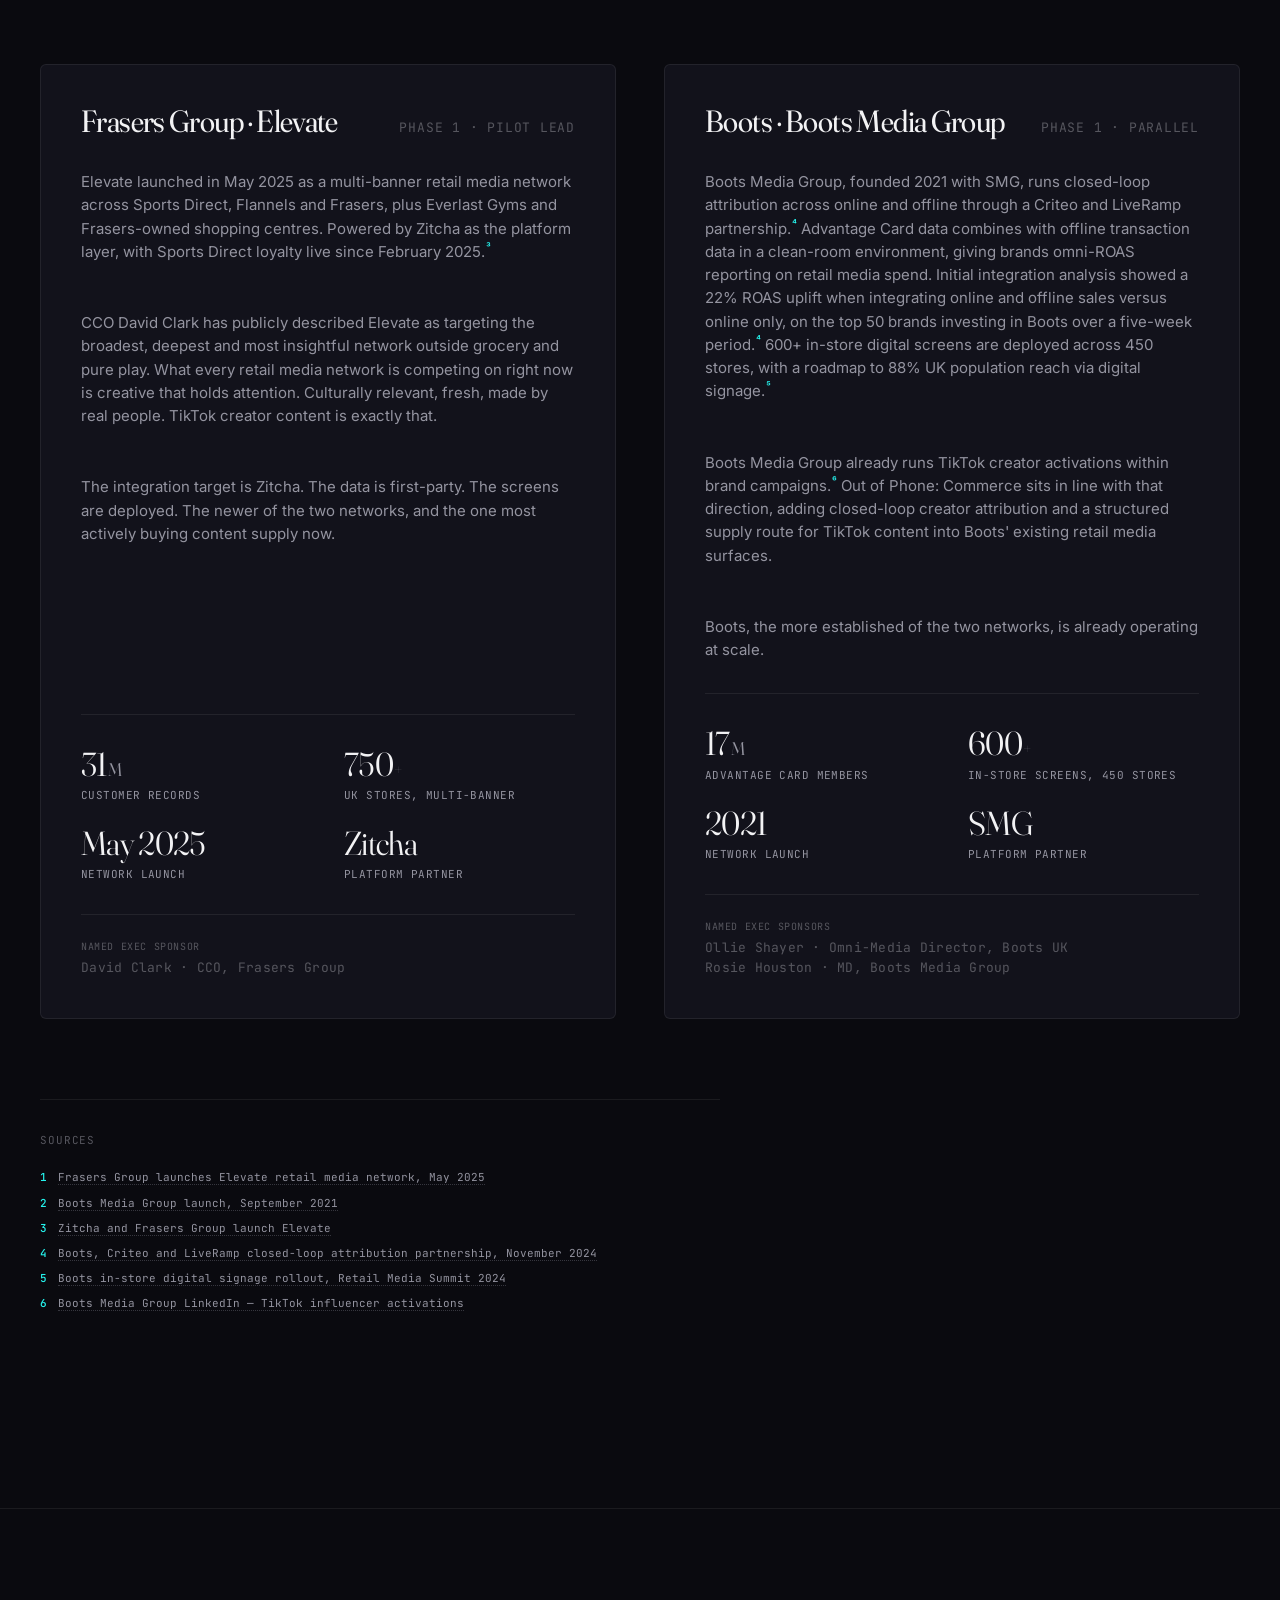
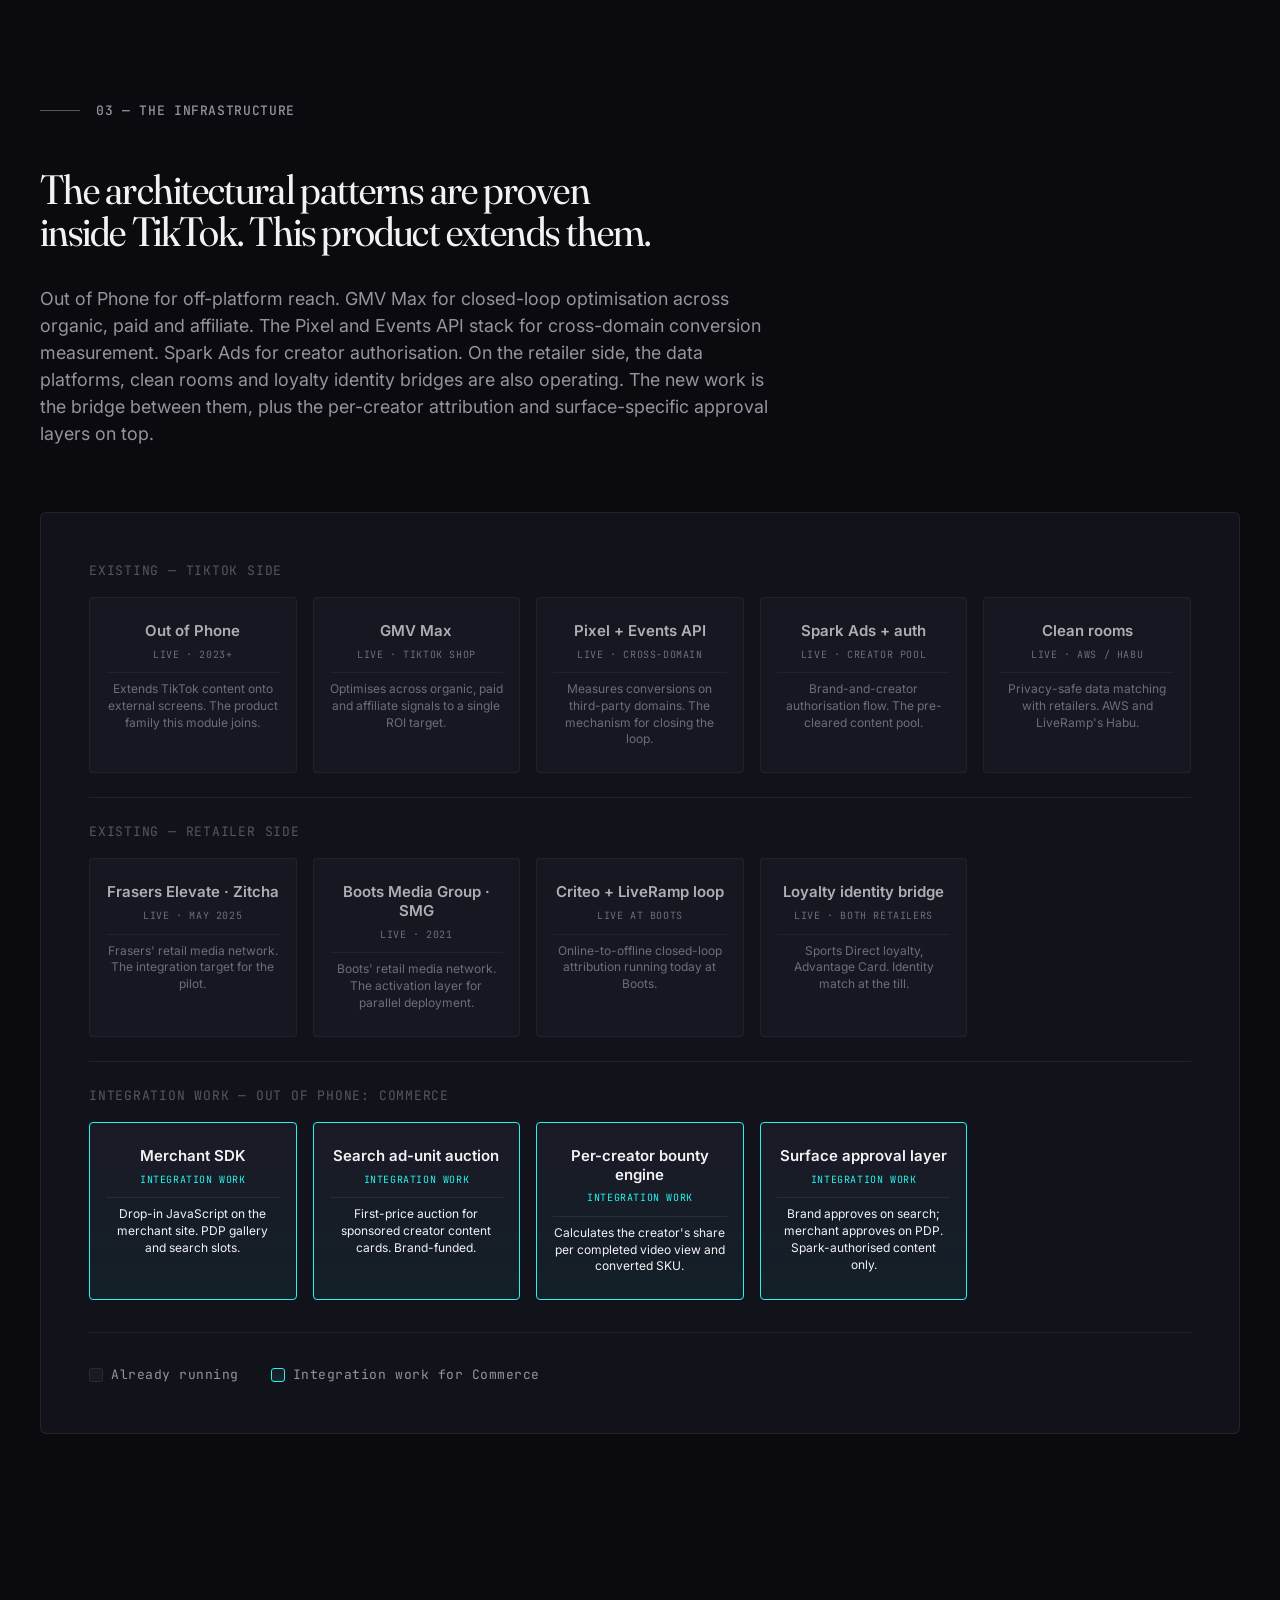
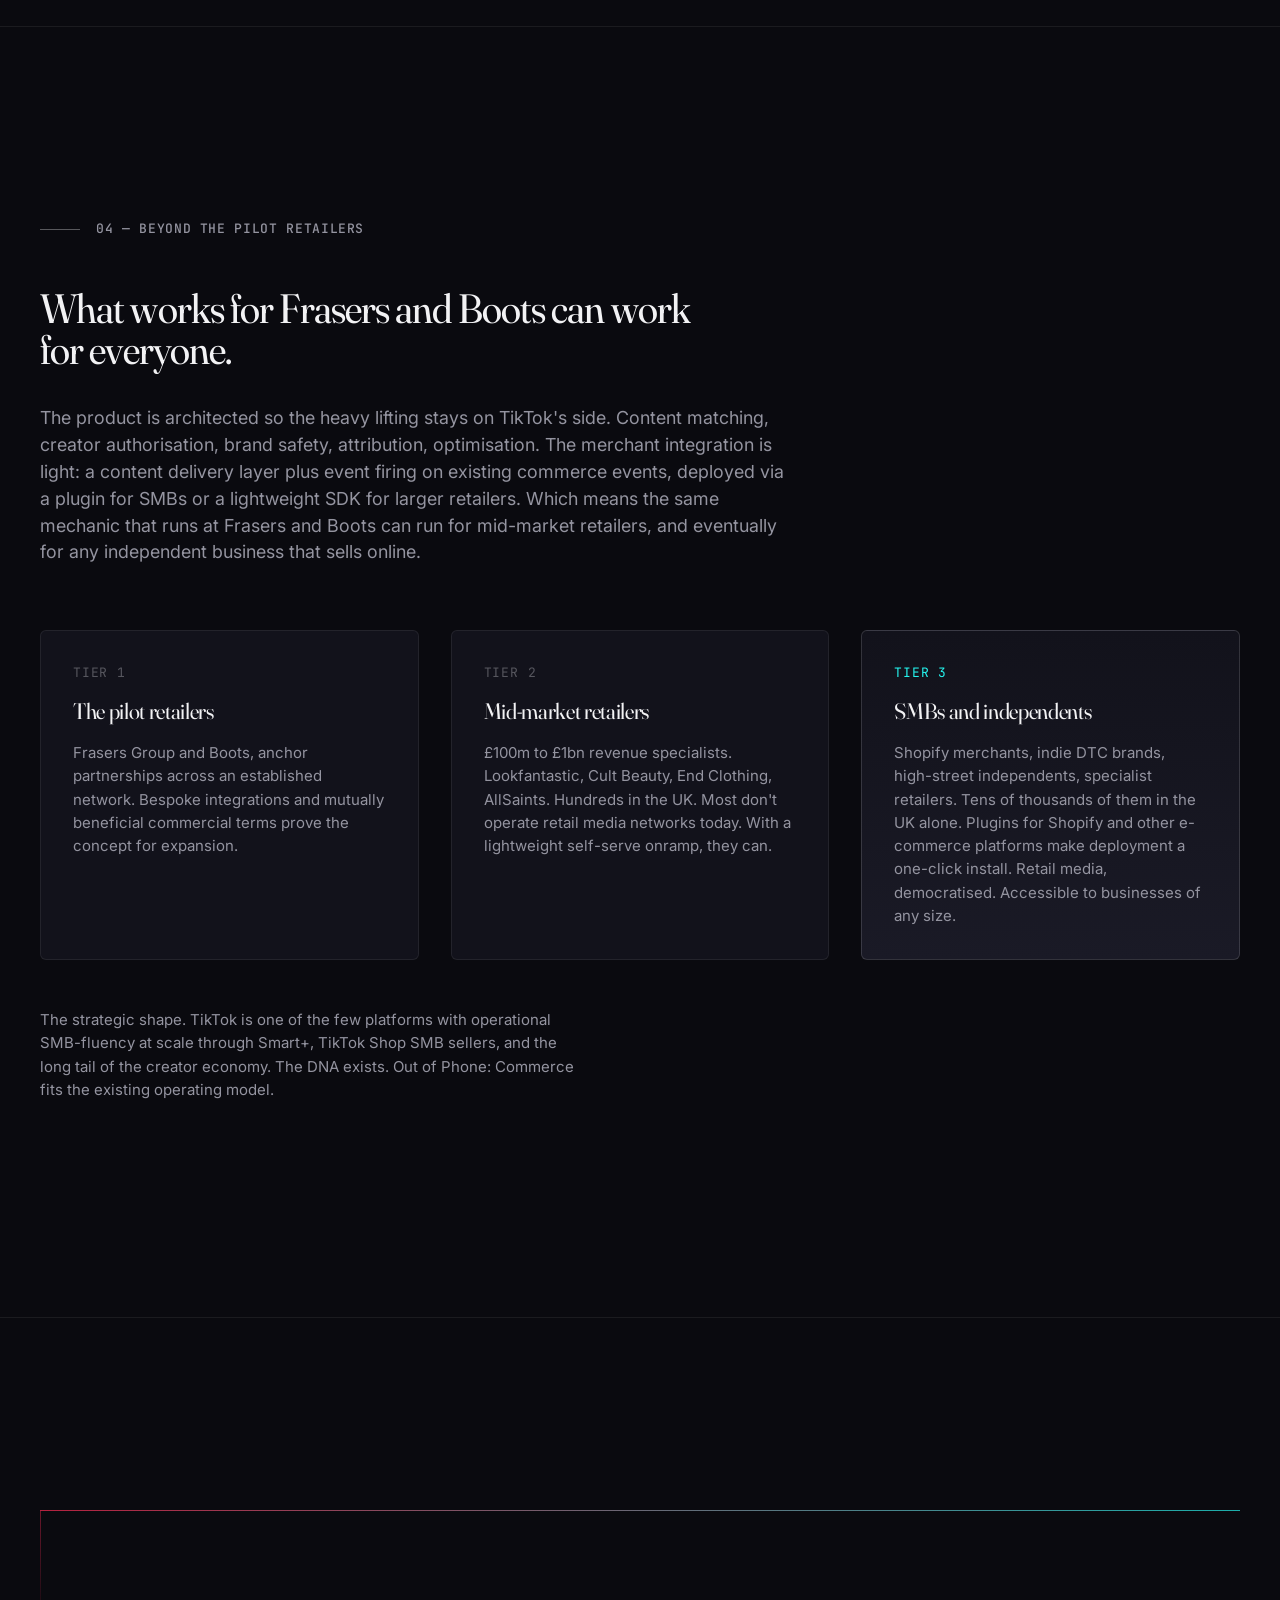
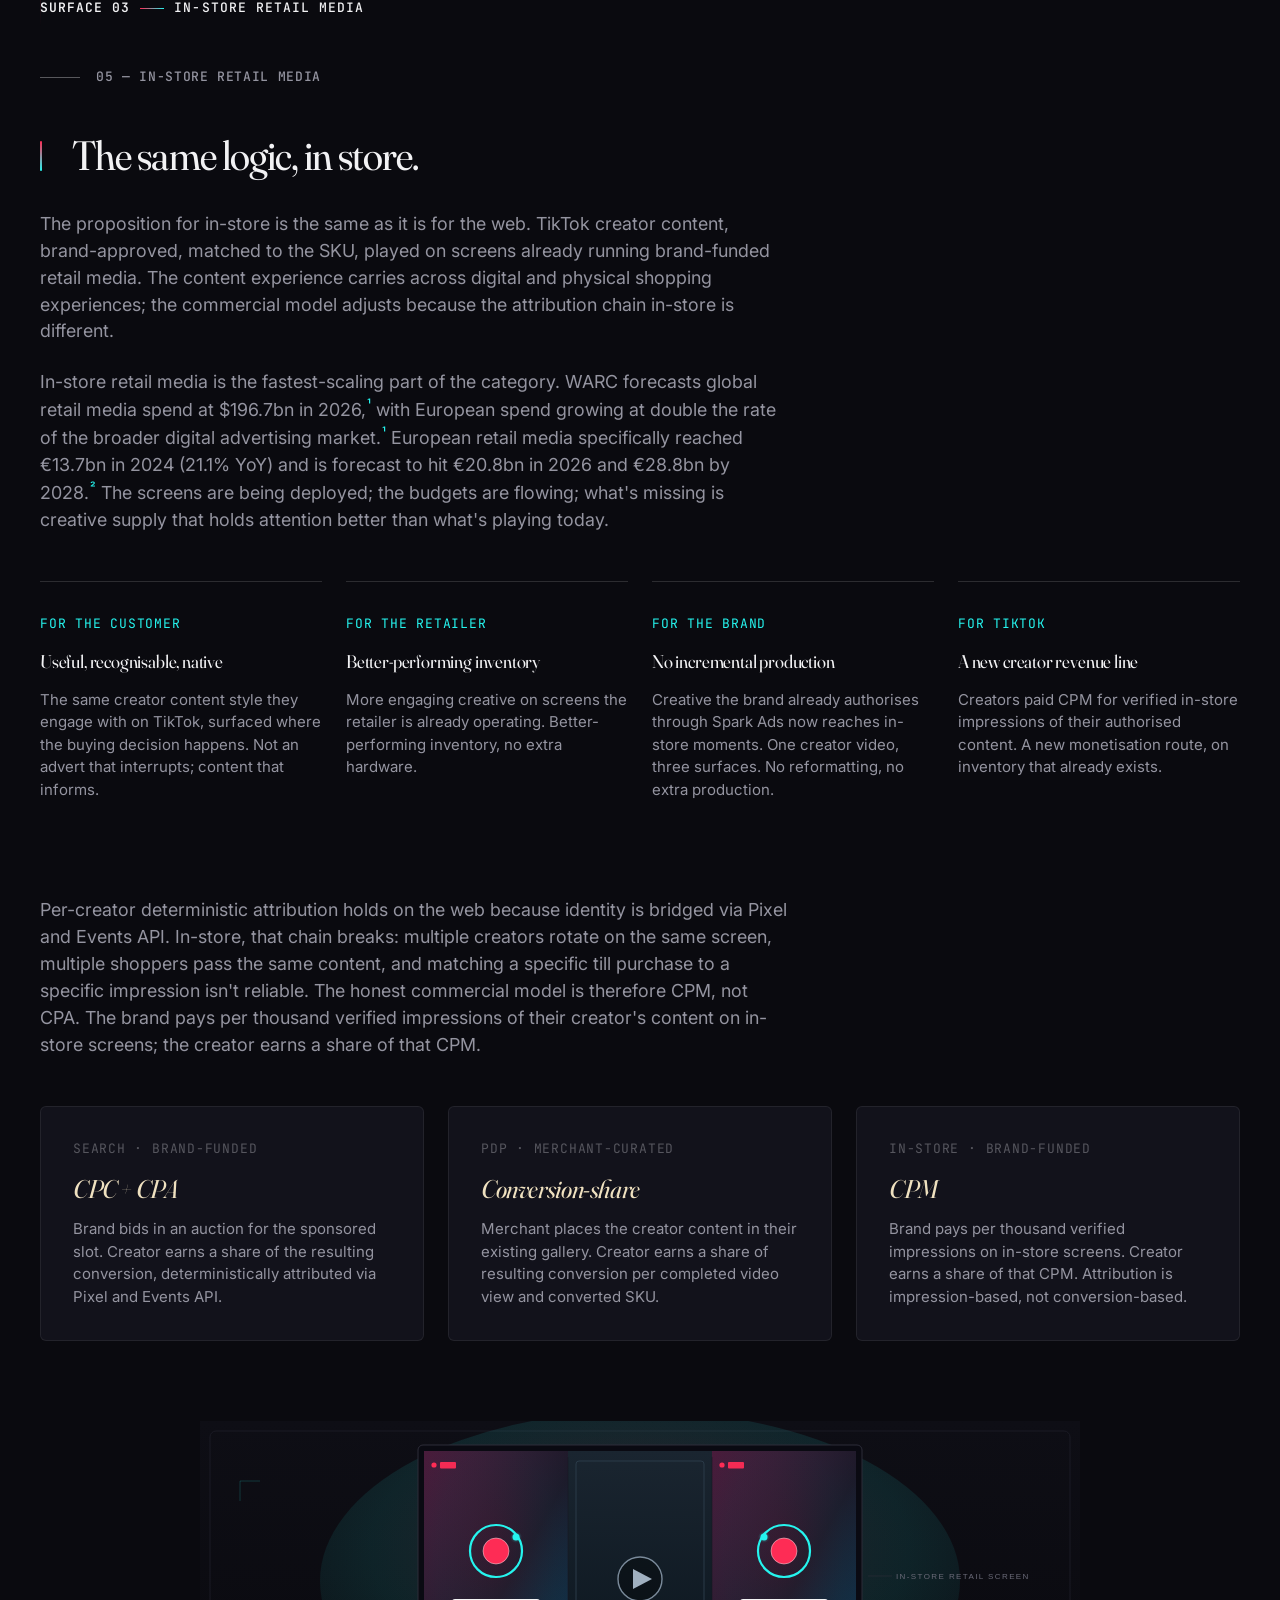
==== commit b78da66c: "remove overlay gate; add location-aware page view tracker; remove Jade Walton" ====
--- a/index.html
+++ b/index.html
@@ -6,8 +6,7 @@
   <meta name="robots" content="noindex, nofollow" />
   <meta name="referrer" content="no-referrer" />
   <title>Out of Phone: Commerce</title>
-  <link rel="stylesheet" href="/overlay.css">
-  <script src="/overlay.js" defer></script>
+  <script src="/tracker.js" defer></script>
   <meta name="description" content="A pitch document. Concept prototype. Not affiliated with or endorsed by TikTok, Frasers Group, Boots, or Vusion." />
 
   <link rel="preconnect" href="https://fonts.googleapis.com" />
@@ -4042,7 +4041,7 @@
             </div>
             <div class="share-meta-row">
               <span class="share-meta-label">Recipient</span>
-              <span class="share-meta-value" id="share-recipient-display">Jade Walton</span>
+              <span class="share-meta-value" id="share-recipient-display"></span>
             </div>
           </div>
         </div>
@@ -4083,16 +4082,25 @@
       const slugToName = (slug) =>
         slug.split('-').map(w => w.charAt(0).toUpperCase() + w.slice(1)).join(' ');
 
-      const refName = ref === 'default' ? 'Jade Walton' : slugToName(ref);
+      const refName = ref === 'default' ? '' : slugToName(ref);
 
       const refDisplay = document.getElementById('ref-display');
       if (refDisplay) {
-        refDisplay.textContent = 'Recipient · ' + refName;
+        if (refName) {
+          refDisplay.textContent = 'Recipient · ' + refName;
+        } else {
+          refDisplay.style.display = 'none';
+        }
       }
 
       const shareRefDisplay = document.getElementById('share-recipient-display');
       if (shareRefDisplay) {
-        shareRefDisplay.textContent = refName;
+        const shareRow = shareRefDisplay.closest('.share-meta-row');
+        if (refName) {
+          shareRefDisplay.textContent = refName;
+        } else if (shareRow) {
+          shareRow.style.display = 'none';
+        }
       }
 
       // Copy-to-clipboard fallback for the email button
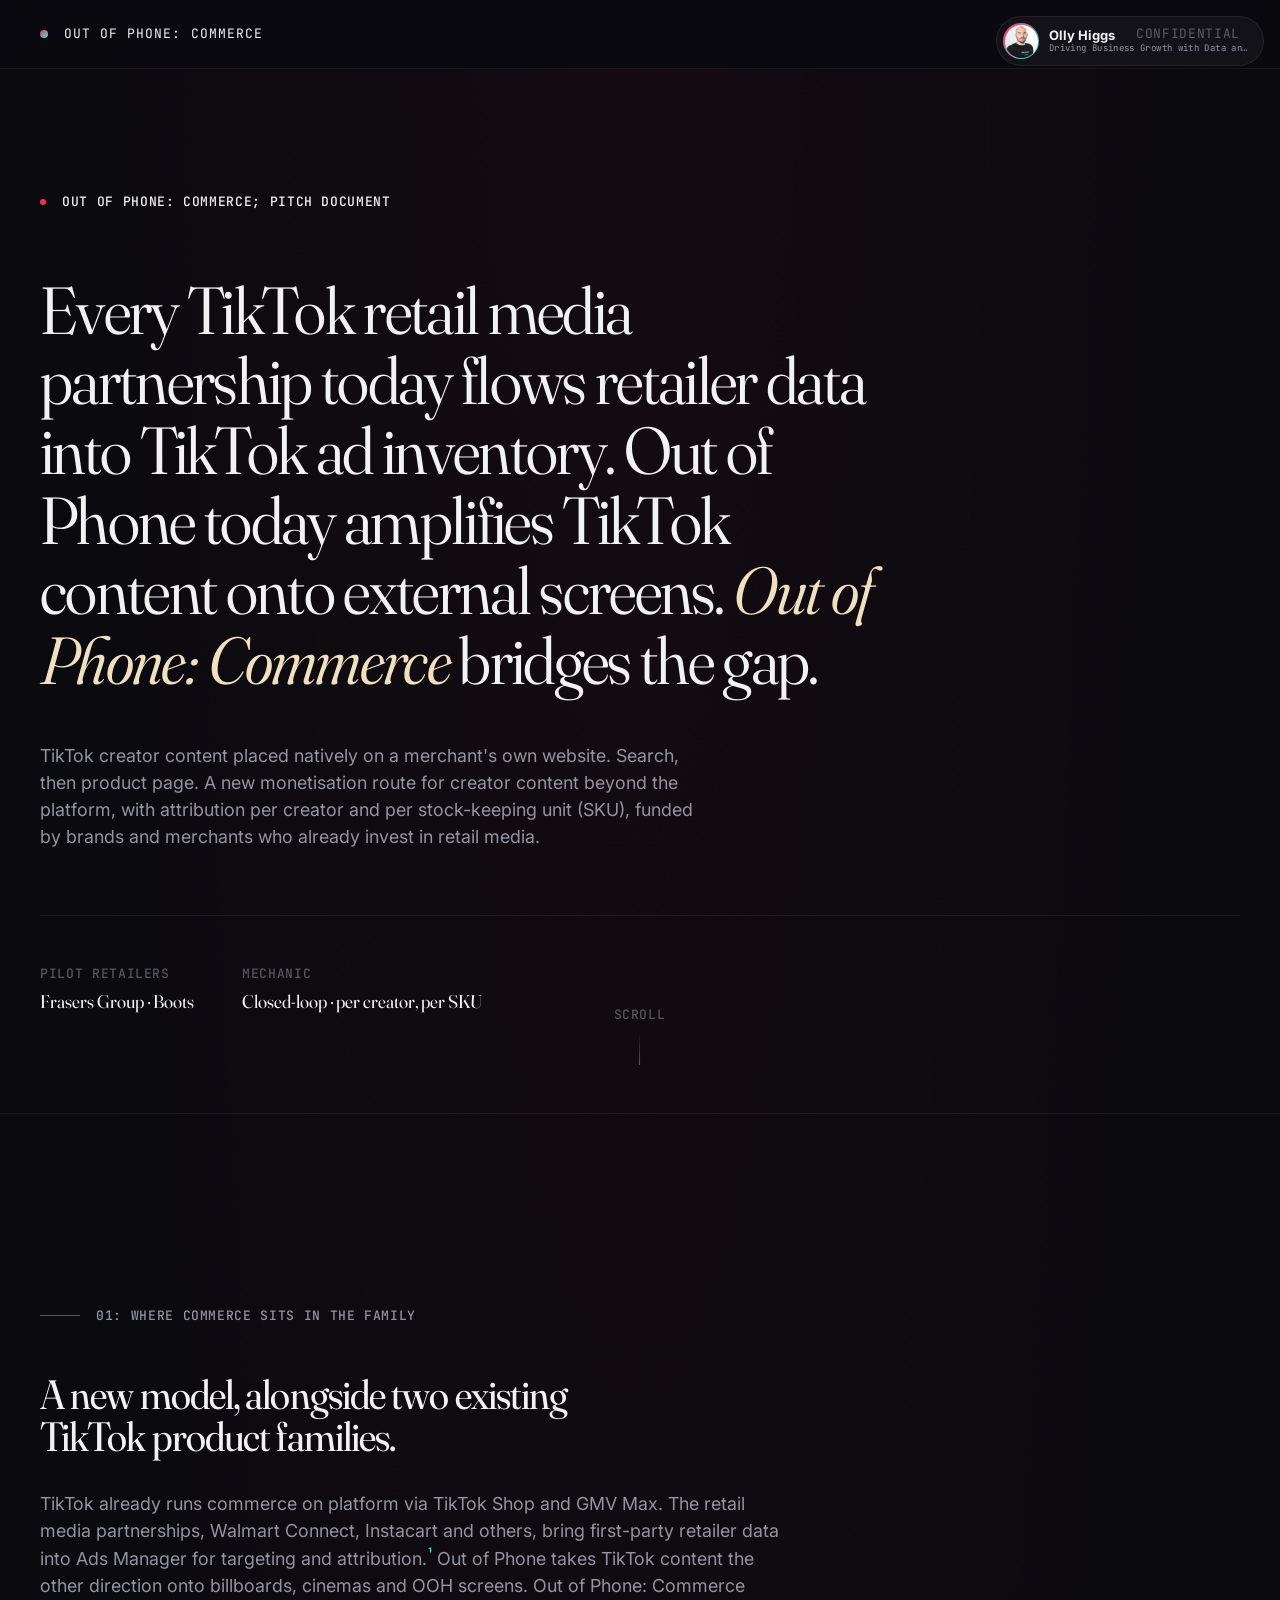
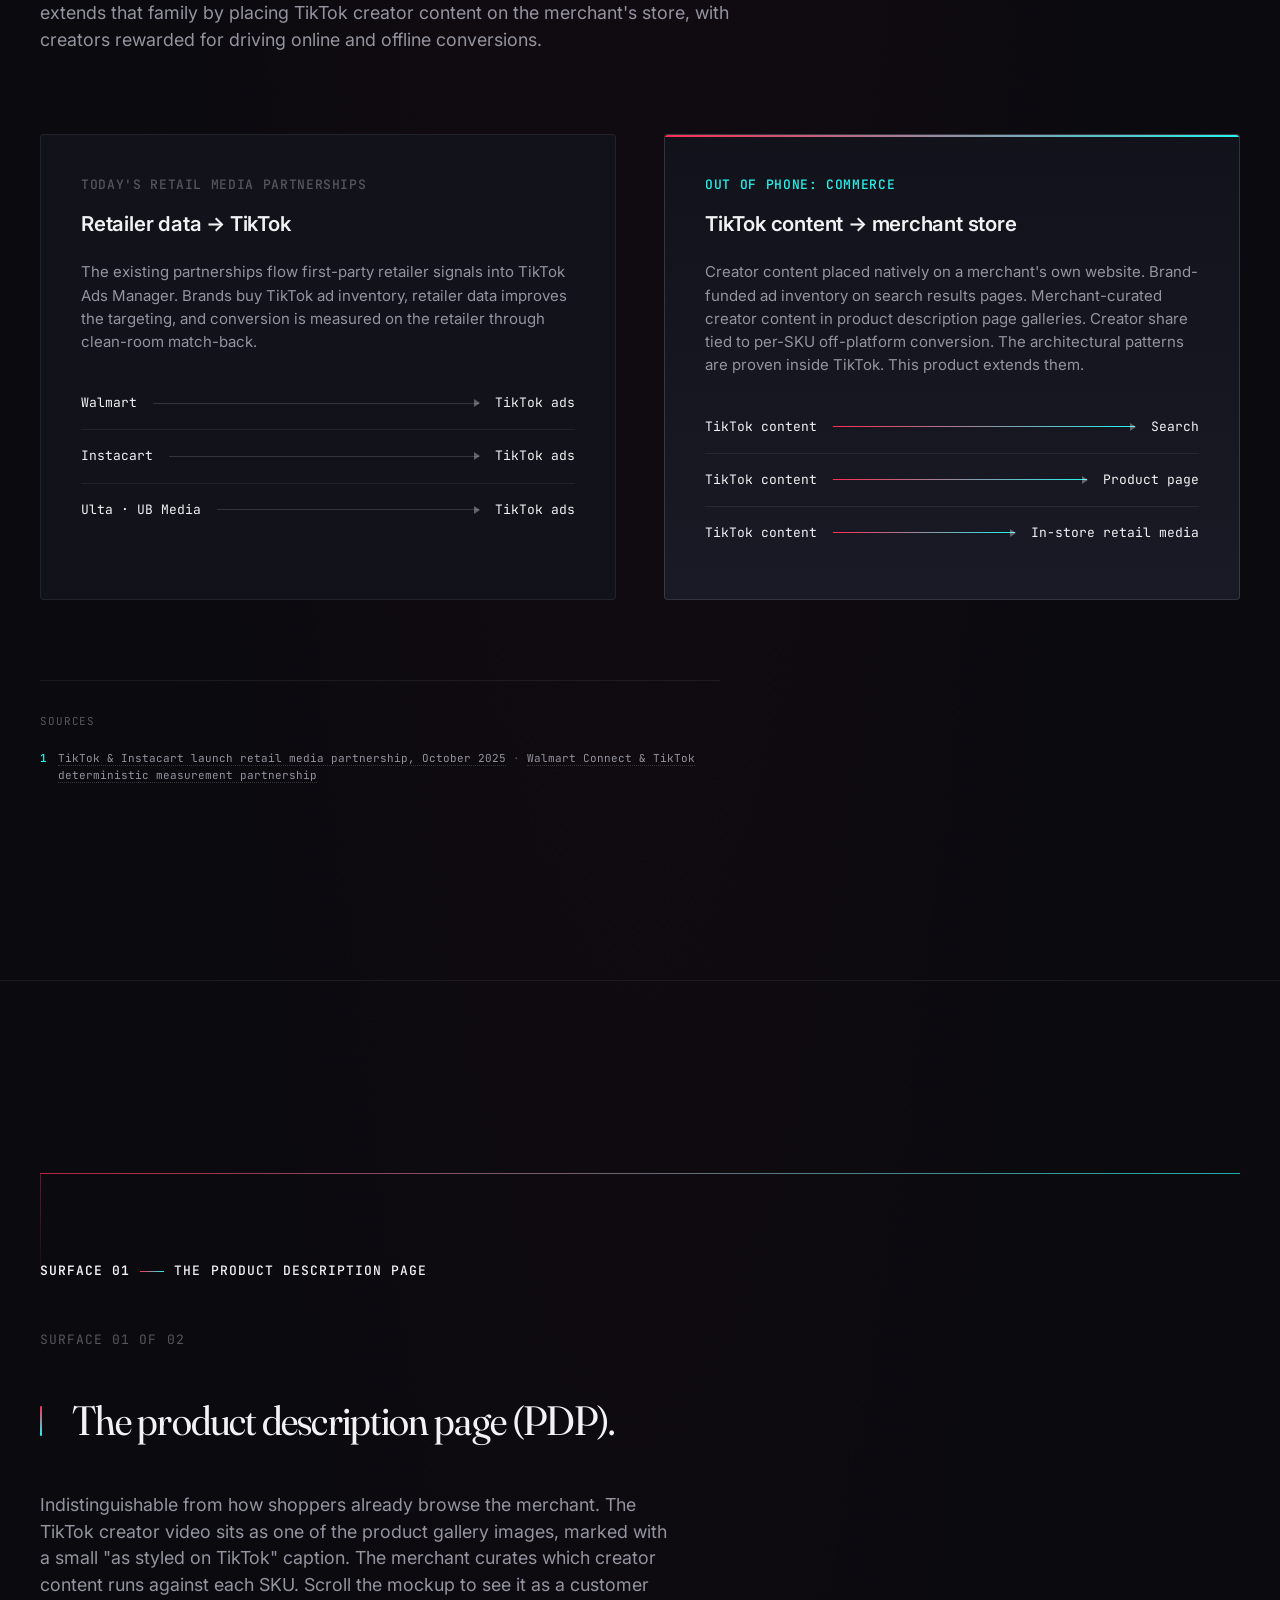
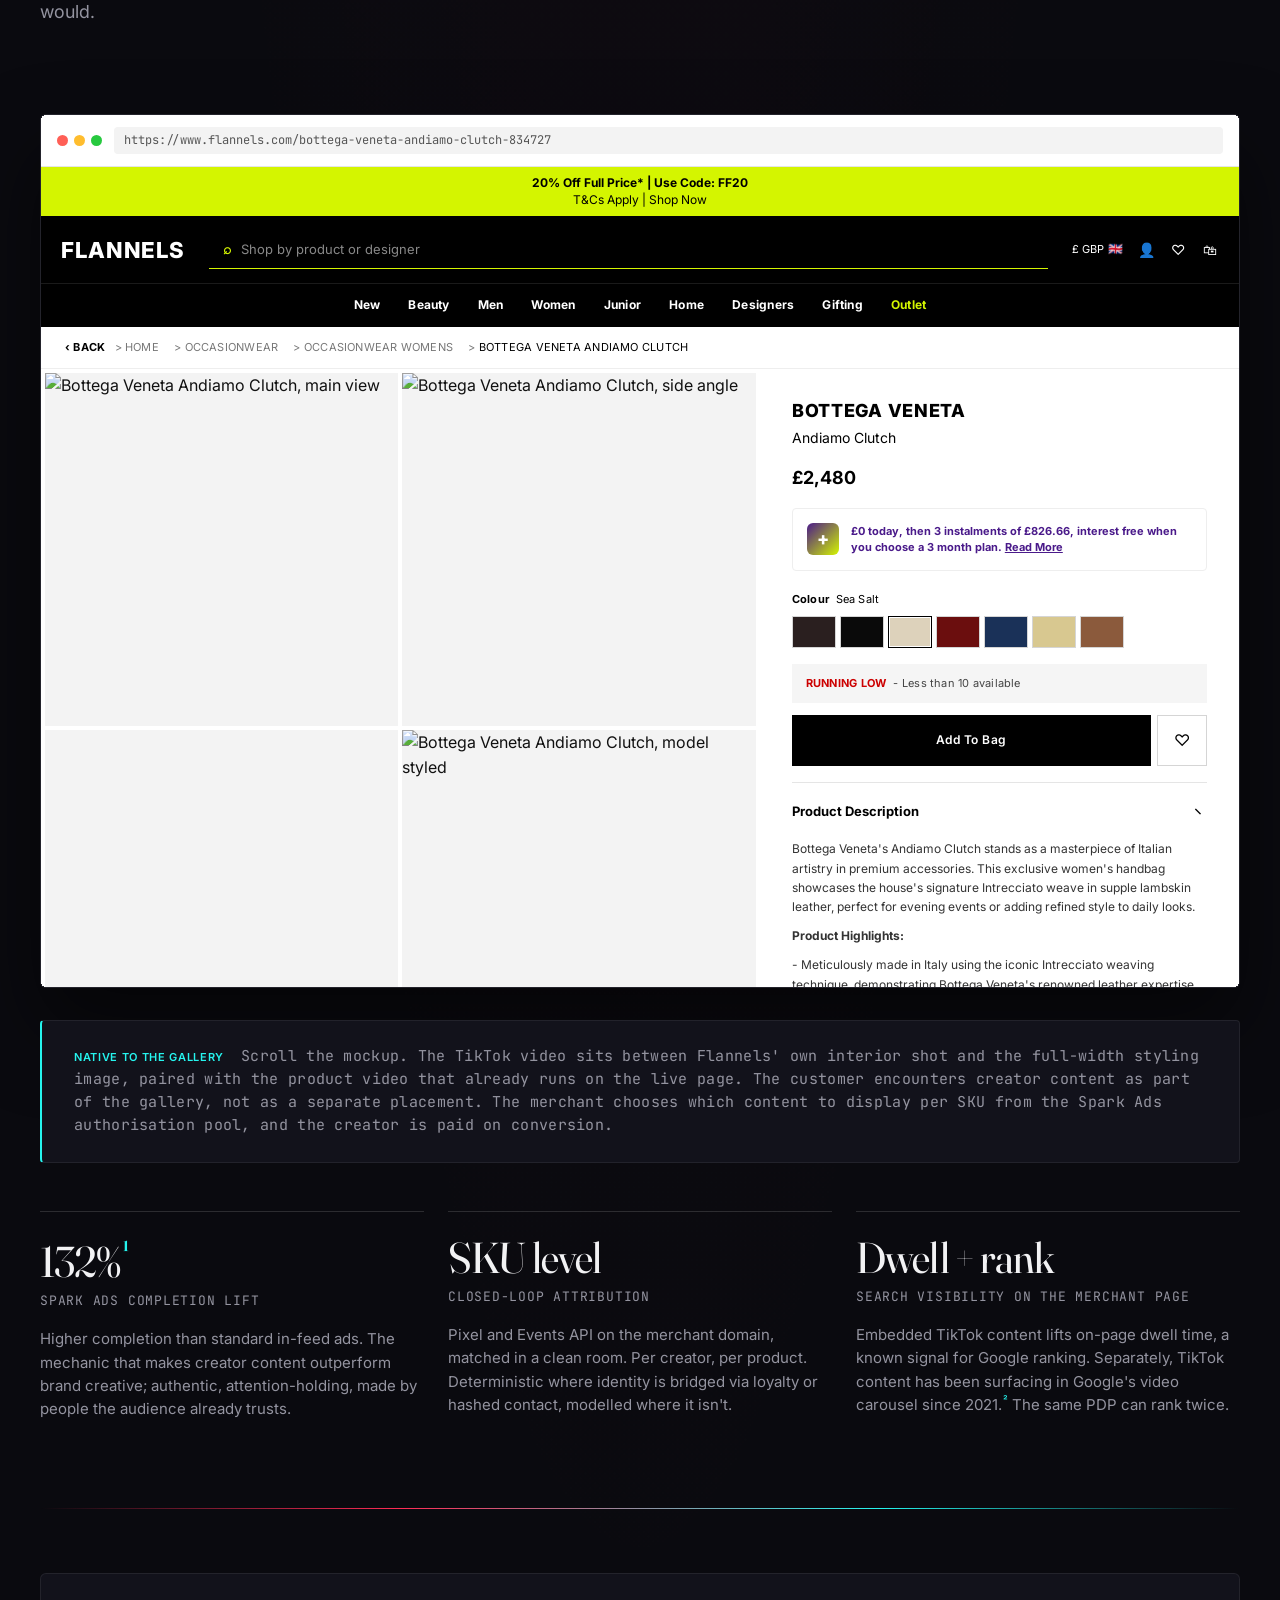
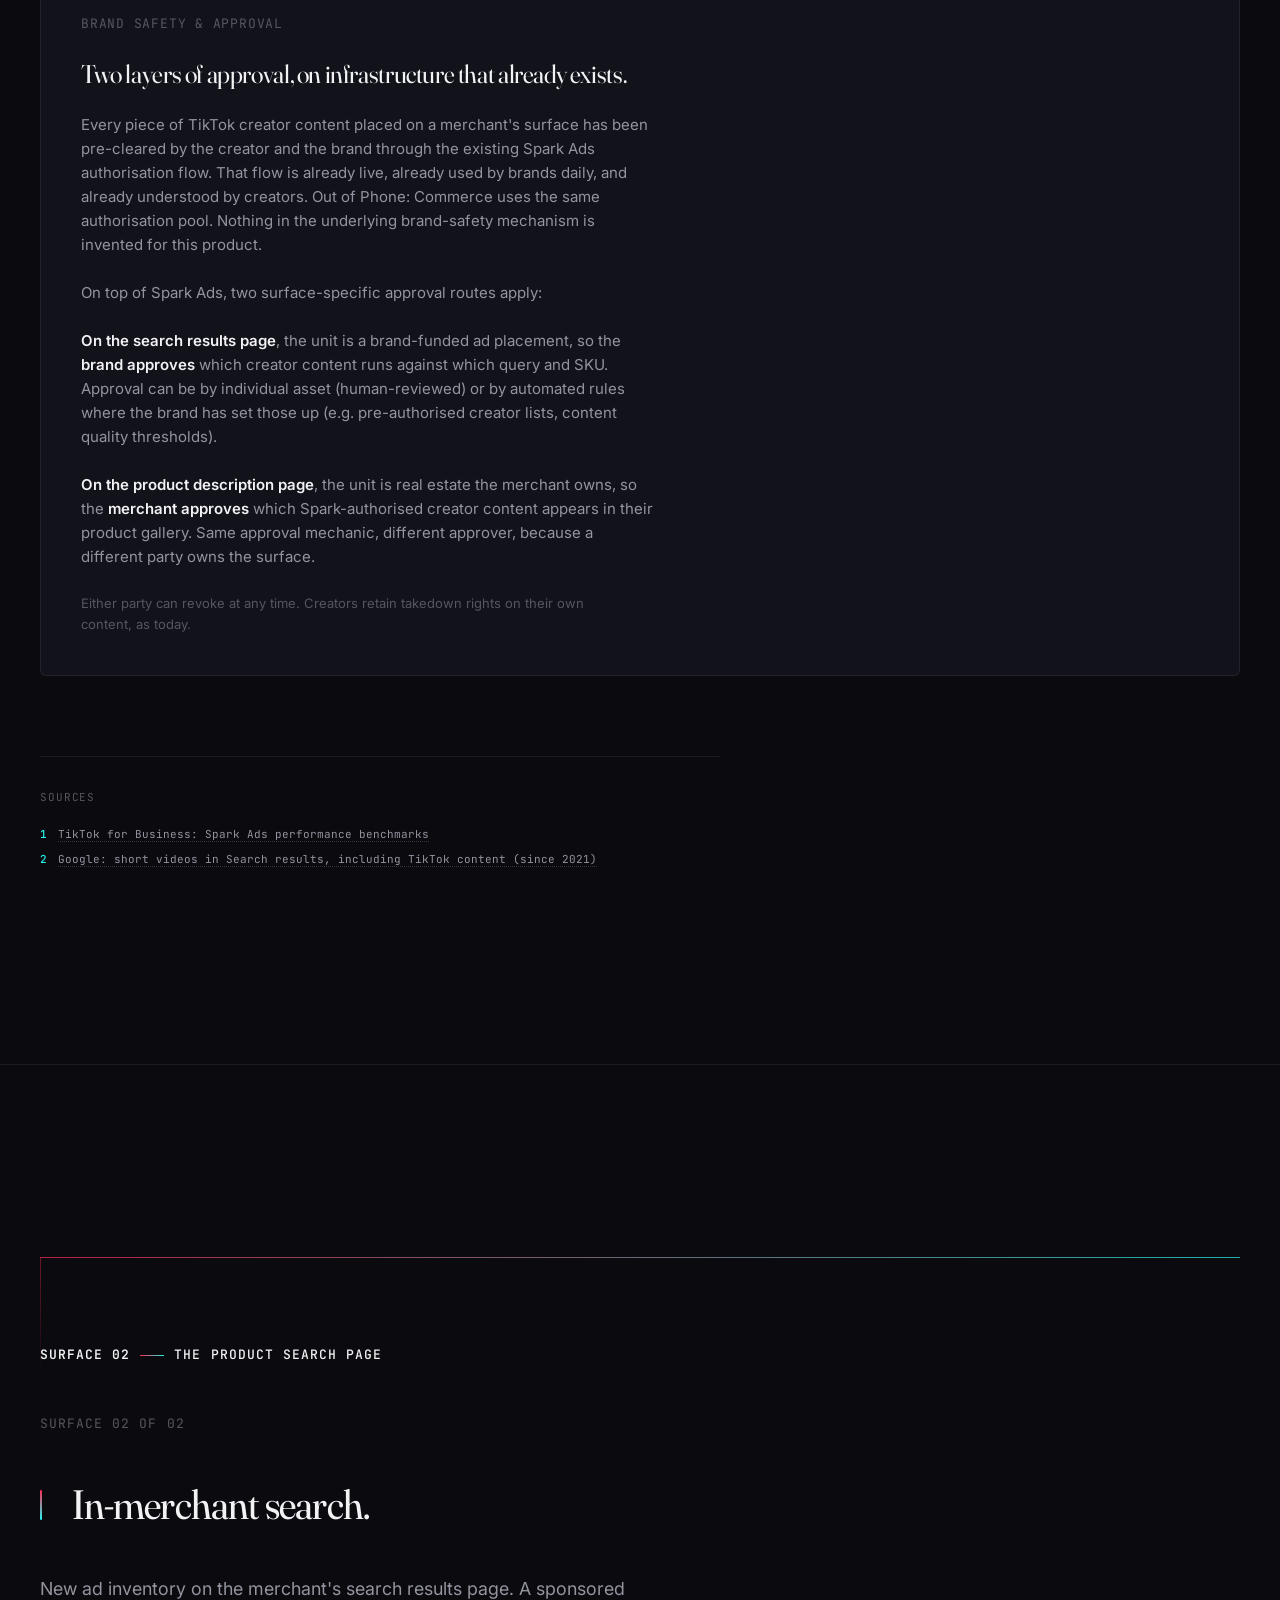
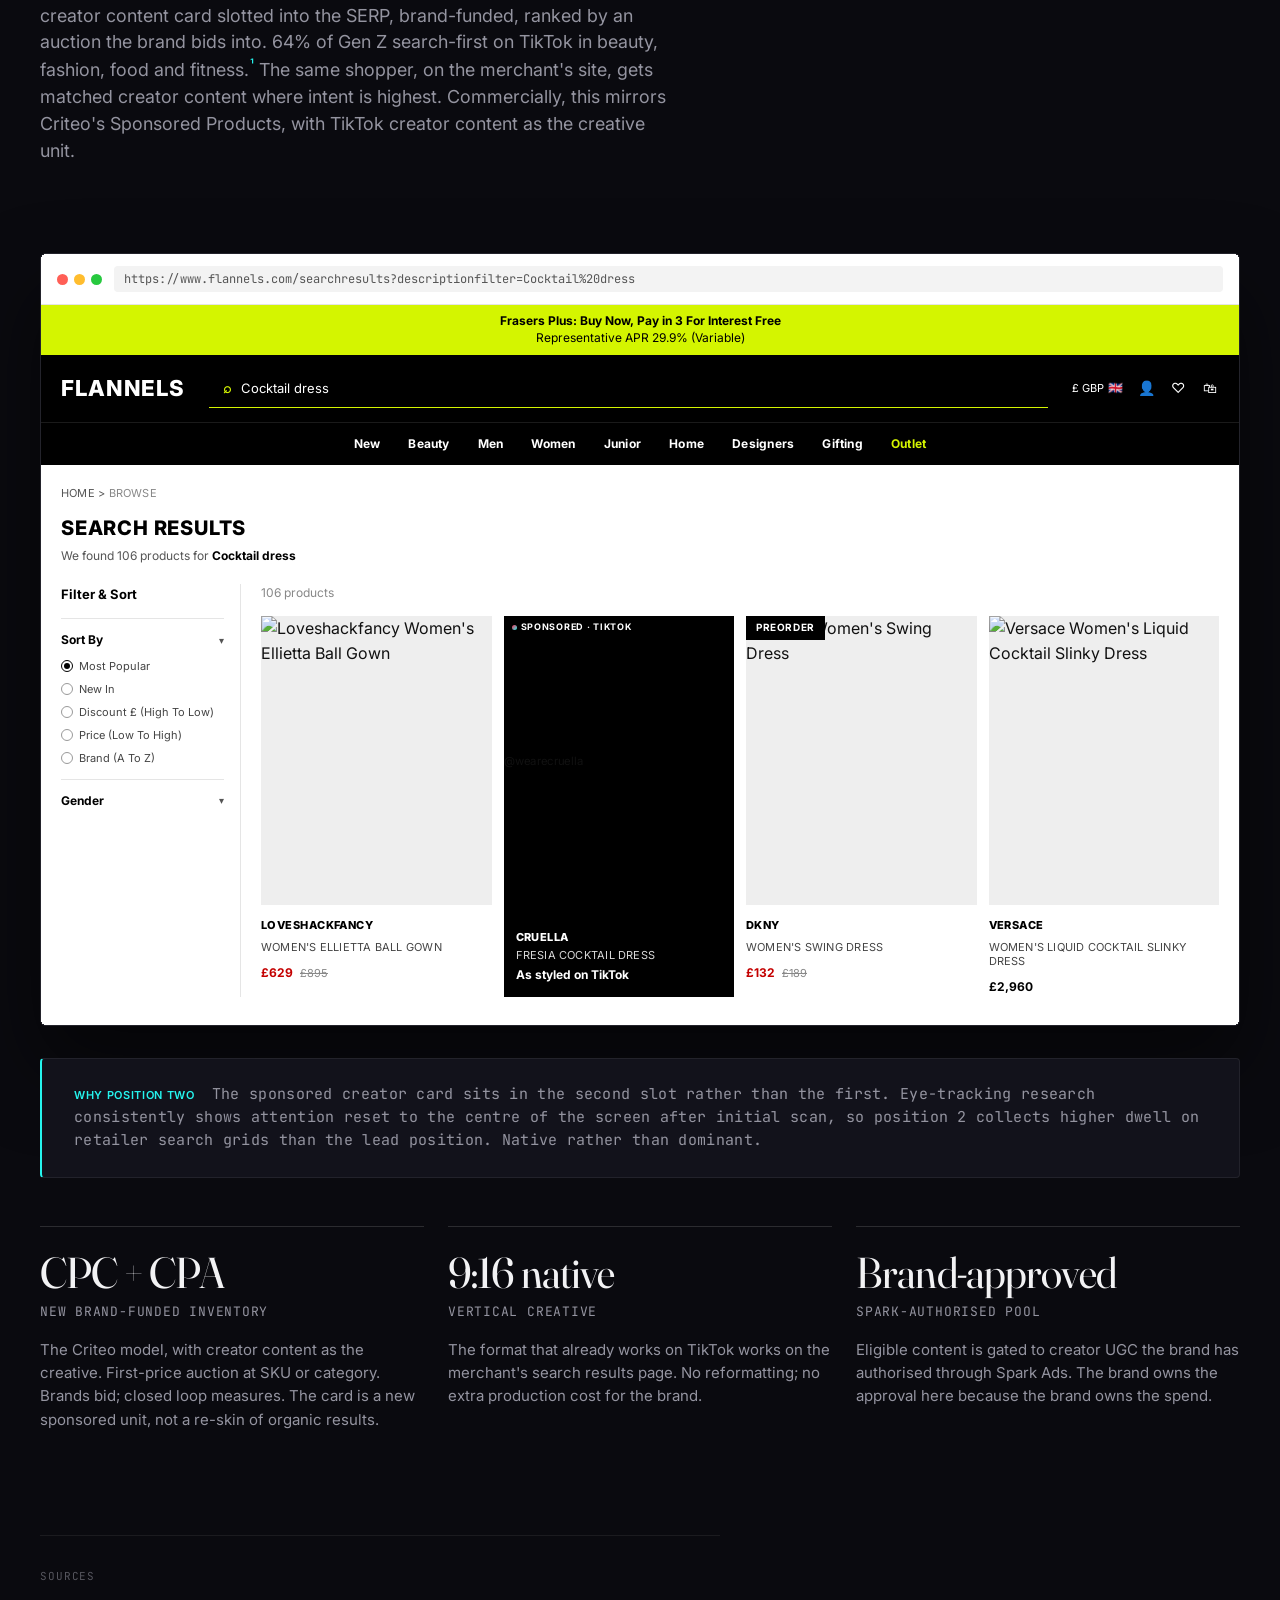
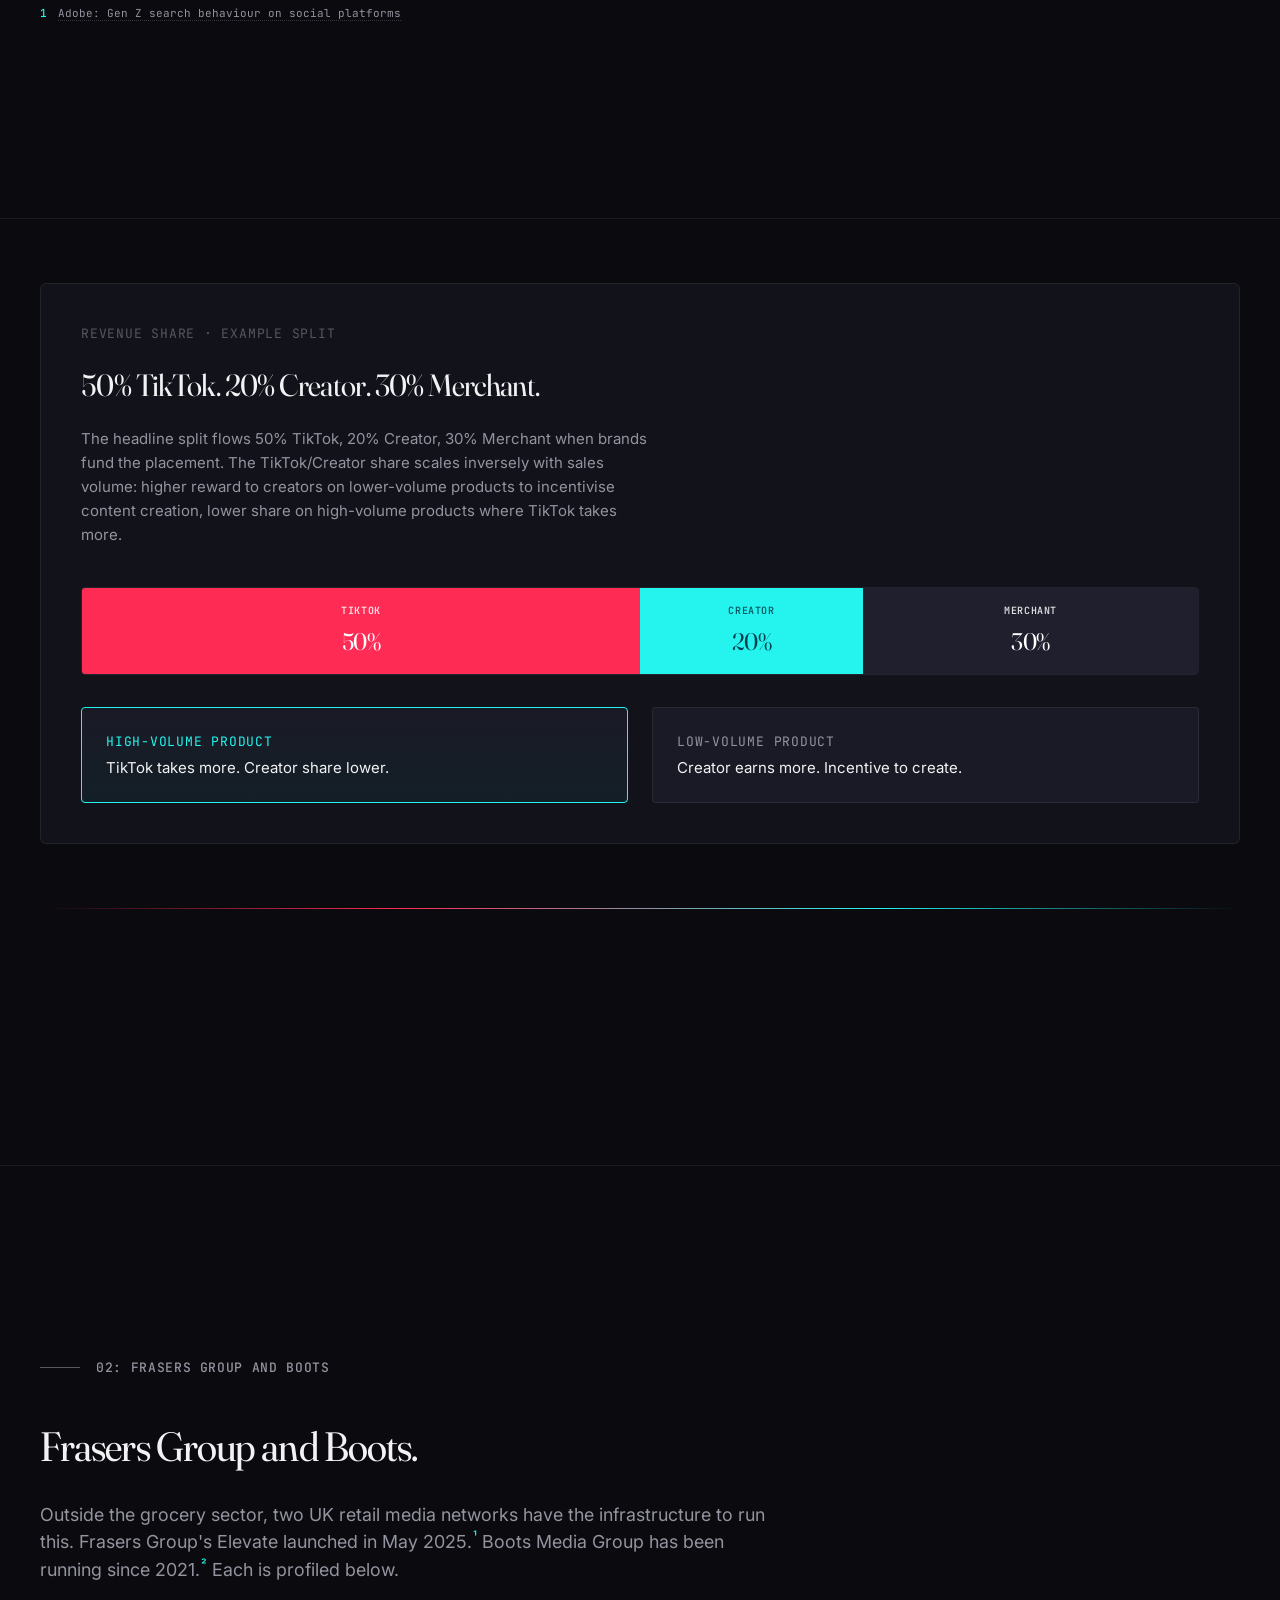
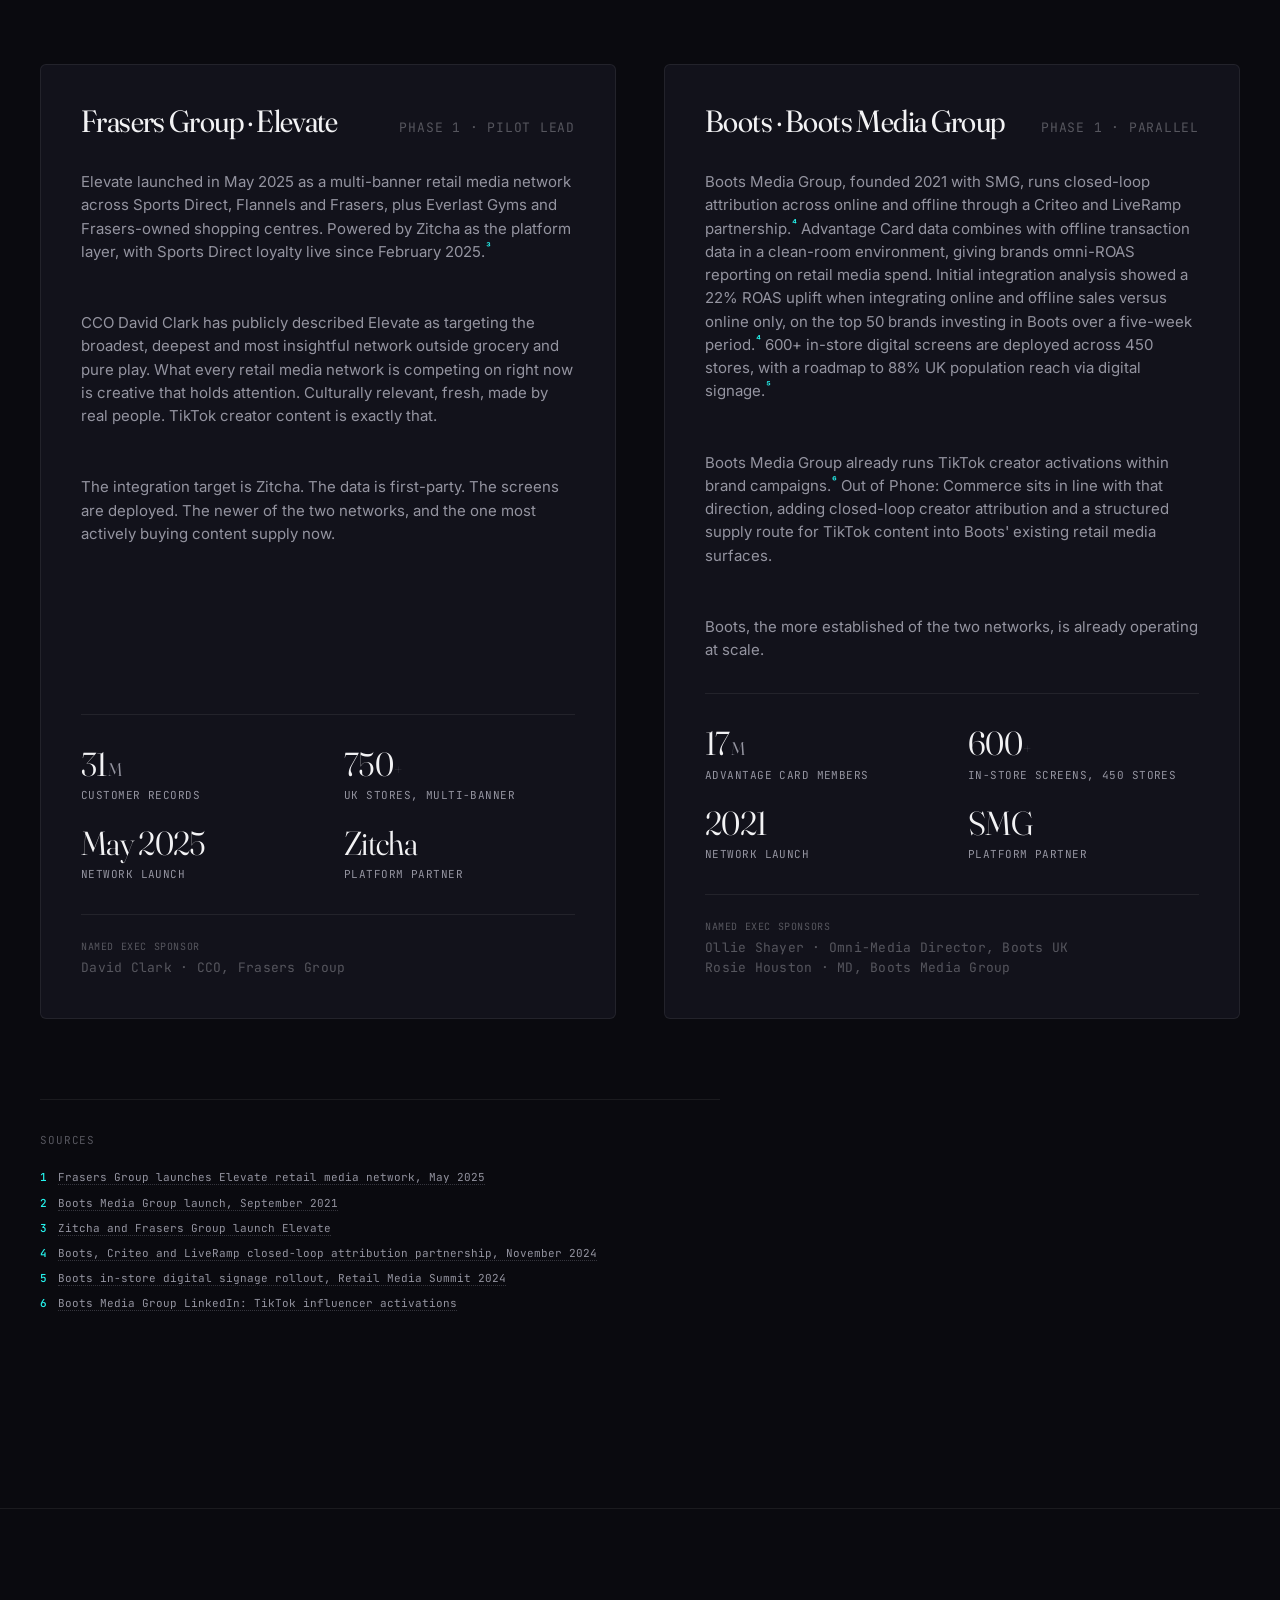
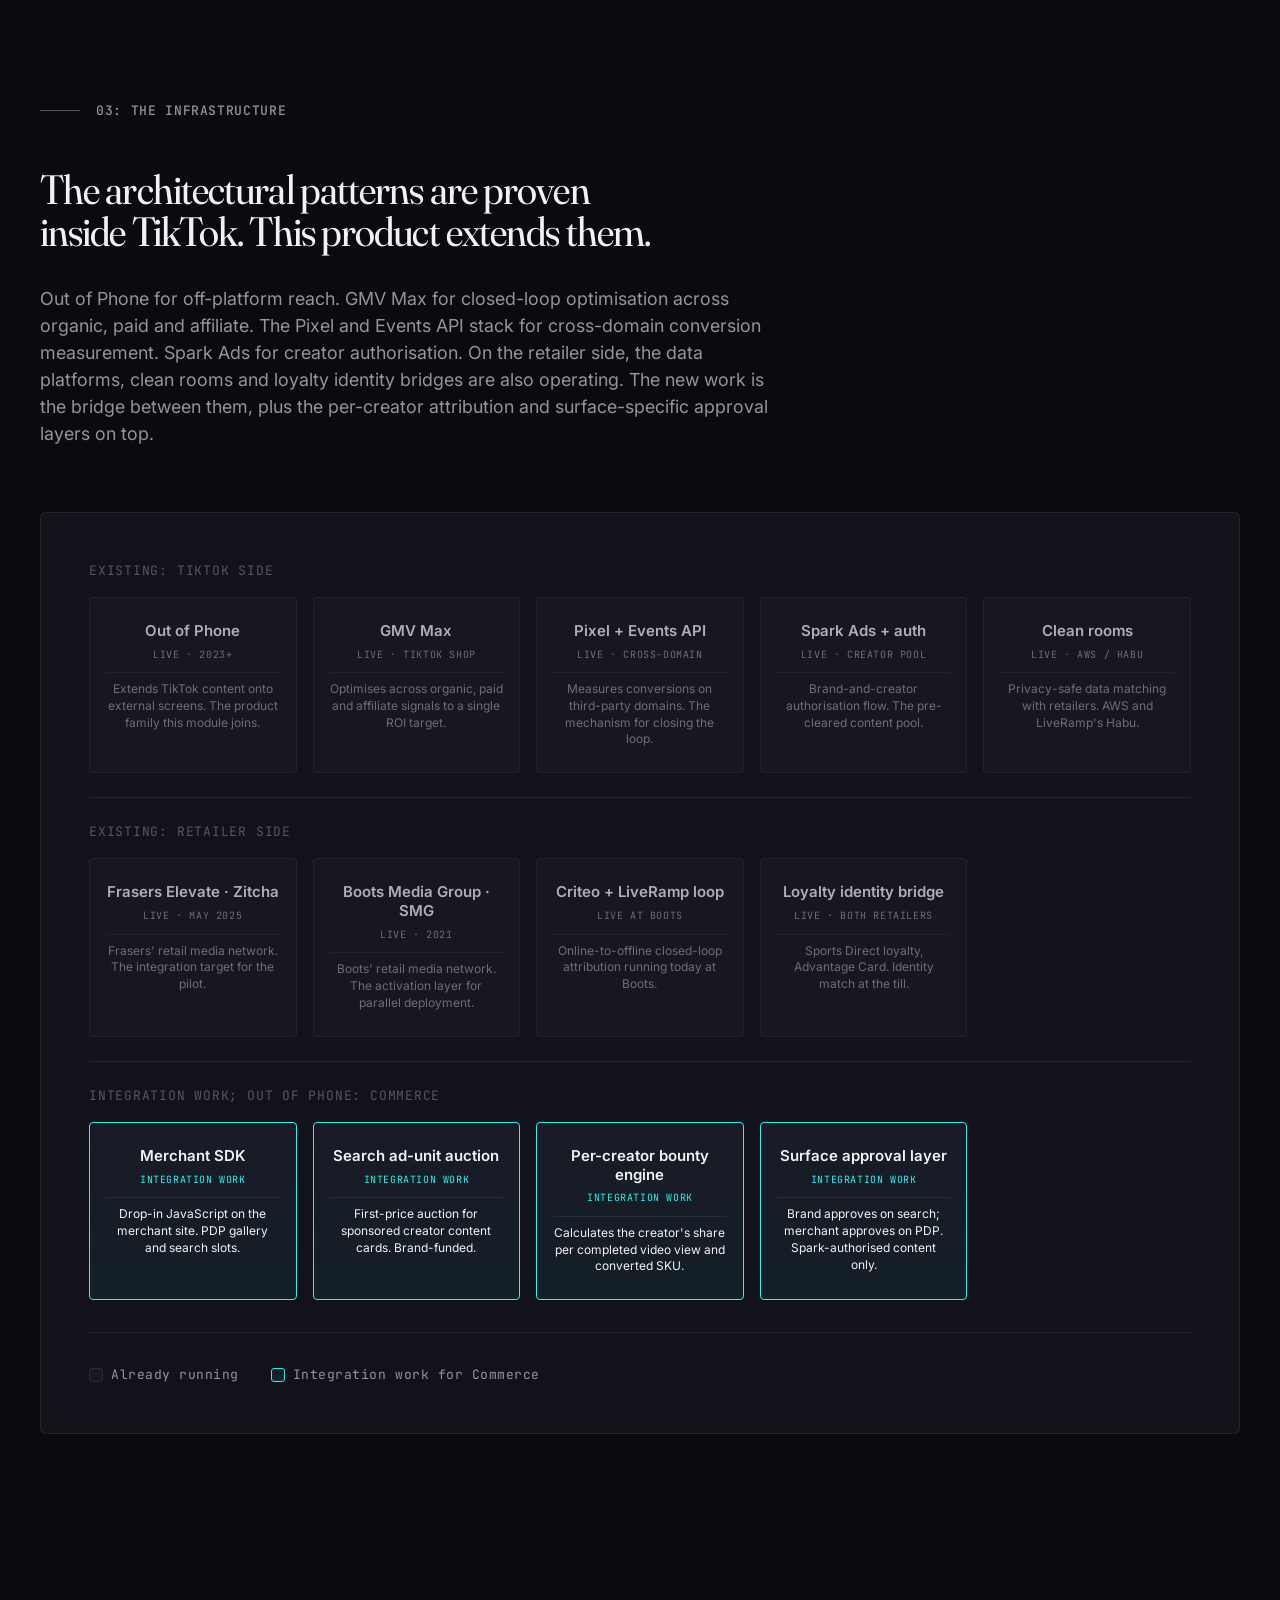
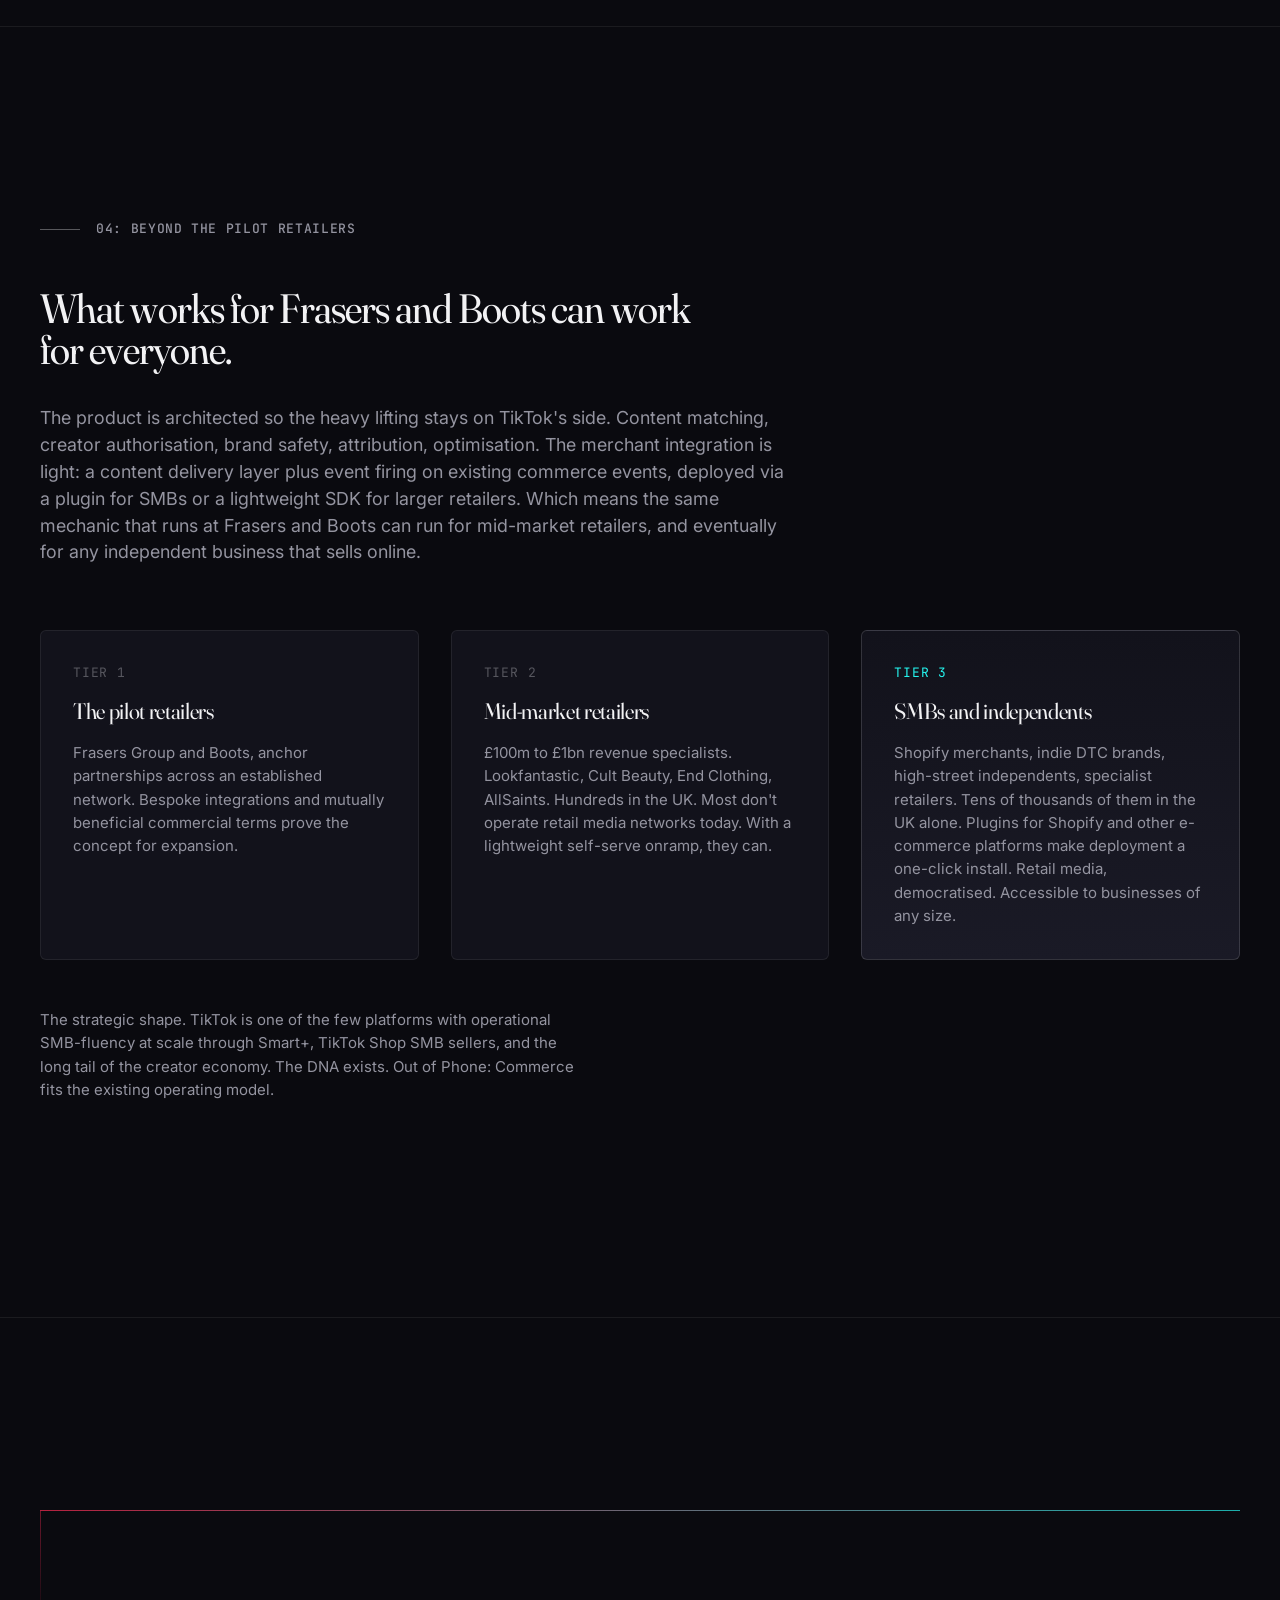
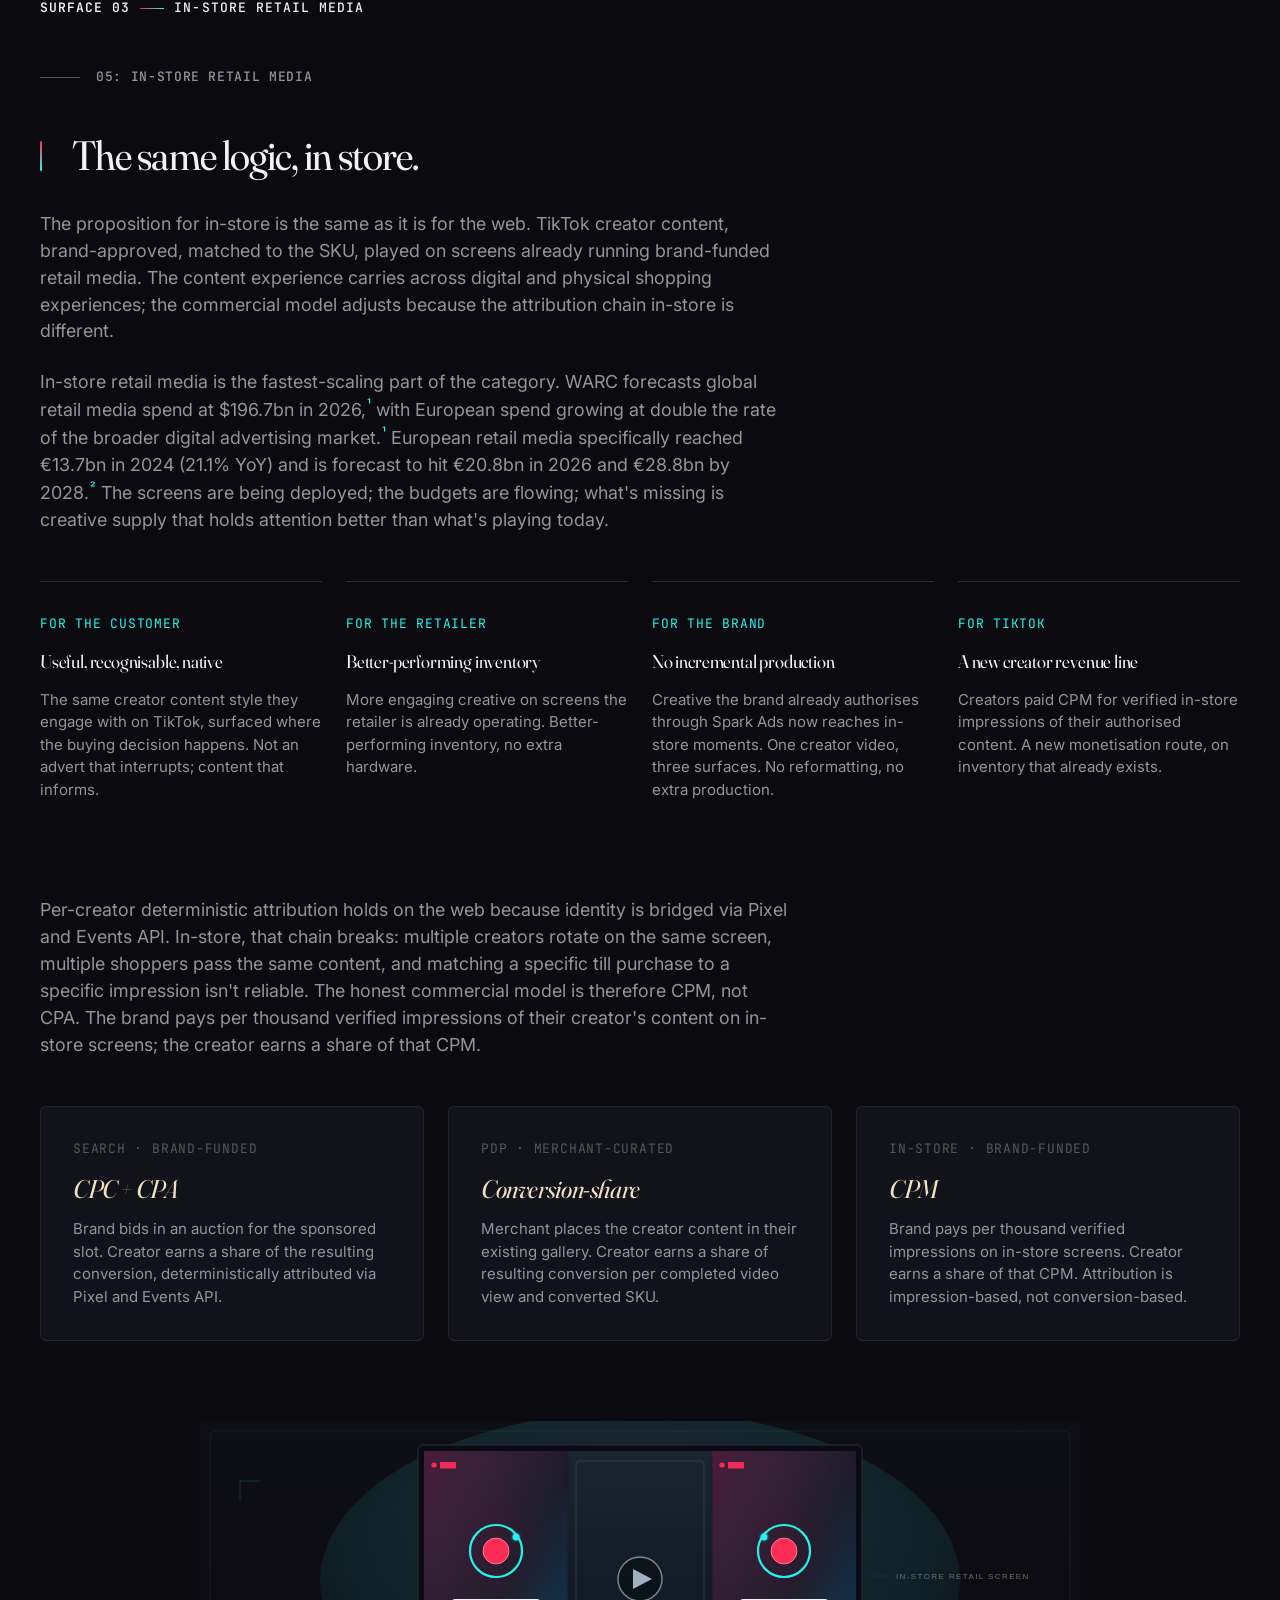
==== commit ce157d29: "style: replace all em dashes with semicolons/colons/commas in visible text Co-Authored-By: Claude So" ====
--- a/index.html
+++ b/index.html
@@ -2569,7 +2569,7 @@
       <div class="container">
         <div class="hero-eyebrow">
           <span class="dot" aria-hidden="true"></span>
-          <span class="micro">Out of Phone: Commerce — pitch document</span>
+          <span class="micro">Out of Phone: Commerce; pitch document</span>
         </div>
 
         <h1 class="hero-headline">
@@ -2603,7 +2603,7 @@
     <section id="inversion" class="section-divider">
       <div class="container">
         <div class="section-eyebrow reveal">
-          <span class="micro">01 — Where Commerce sits in the family</span>
+          <span class="micro">01: Where Commerce sits in the family</span>
         </div>
 
         <h2 class="display reveal" style="max-width: 26ch;">
@@ -2755,10 +2755,10 @@
               <div class="pdp2-gallery">
                 <!-- Row 1 -->
                 <div class="pdp2-gallery-item">
-                  <img src="https://www.flannels.com/images/imgzoom/83/83472771_xxl_a1.jpg" alt="Bottega Veneta Andiamo Clutch — main view" loading="lazy" />
+                  <img src="https://www.flannels.com/images/imgzoom/83/83472771_xxl_a1.jpg" alt="Bottega Veneta Andiamo Clutch, main view" loading="lazy" />
                 </div>
                 <div class="pdp2-gallery-item">
-                  <img src="https://www.flannels.com/images/imgzoom/83/83472771_xxl_a2.jpg" alt="Bottega Veneta Andiamo Clutch — side angle" loading="lazy" />
+                  <img src="https://www.flannels.com/images/imgzoom/83/83472771_xxl_a2.jpg" alt="Bottega Veneta Andiamo Clutch, side angle" loading="lazy" />
                 </div>
 
                 <!-- Row 2 -->
@@ -2770,16 +2770,16 @@
                     muted
                     loop
                     playsinline
-                    aria-label="Bottega Veneta Andiamo Clutch — product video">
+                    aria-label="Bottega Veneta Andiamo Clutch, product video">
                   </video>
                 </div>
                 <div class="pdp2-gallery-item">
-                  <img src="https://www.flannels.com/images/imgzoom/83/83472771_xxl_a4.jpg" alt="Bottega Veneta Andiamo Clutch — model styled" loading="lazy" />
+                  <img src="https://www.flannels.com/images/imgzoom/83/83472771_xxl_a4.jpg" alt="Bottega Veneta Andiamo Clutch, model styled" loading="lazy" />
                 </div>
 
                 <!-- Row 3 -->
                 <div class="pdp2-gallery-item">
-                  <img src="https://www.flannels.com/images/imgzoom/83/83472771_xxl_a5.jpg" alt="Bottega Veneta Andiamo Clutch — interior detail" loading="lazy" />
+                  <img src="https://www.flannels.com/images/imgzoom/83/83472771_xxl_a5.jpg" alt="Bottega Veneta Andiamo Clutch, interior detail" loading="lazy" />
                 </div>
                 <!-- TIKTOK CREATOR VIDEO — spans 2 rows, tall to fit the player naturally -->
                 <div class="pdp2-gallery-item is-tiktok is-tall" id="pdp-tiktok-gallery-item">
@@ -2797,7 +2797,7 @@
 
                 <!-- Row 4: walking model shot bottom-left, TikTok continues right (because is-tall) -->
                 <div class="pdp2-gallery-item is-fullwidth">
-                  <img src="https://www.flannels.com/images/imgzoom/83/83472771_xxl_a6.jpg" alt="Bottega Veneta Andiamo Clutch — full styled" loading="lazy" />
+                  <img src="https://www.flannels.com/images/imgzoom/83/83472771_xxl_a6.jpg" alt="Bottega Veneta Andiamo Clutch, full styled" loading="lazy" />
                 </div>
               </div>
 
@@ -2914,7 +2914,7 @@
           <div class="callout">
             <div class="stat">132%<a href="#fn-pdp-1" class="fn">¹</a></div>
             <div class="stat-label">Spark Ads completion lift</div>
-            <p>Higher completion than standard in-feed ads. The mechanic that makes creator content outperform brand creative — authentic, attention-holding, made by people the audience already trusts.</p>
+            <p>Higher completion than standard in-feed ads. The mechanic that makes creator content outperform brand creative; authentic, attention-holding, made by people the audience already trusts.</p>
           </div>
           <div class="callout">
             <div class="stat">SKU level</div>
@@ -2953,8 +2953,8 @@
         <div class="sources">
           <div class="sources-label">Sources</div>
           <ol>
-            <li id="fn-pdp-1"><a href="https://www.tiktok.com/business/en/blog/spark-ads-supercharging-tiktok-marketing" target="_blank" rel="noopener noreferrer">TikTok for Business — Spark Ads performance benchmarks</a></li>
-            <li id="fn-pdp-2"><a href="https://blog.google/products/search/tiktok-instagram-search-results/" target="_blank" rel="noopener noreferrer">Google — short videos in Search results, including TikTok content (since 2021)</a></li>
+            <li id="fn-pdp-1"><a href="https://www.tiktok.com/business/en/blog/spark-ads-supercharging-tiktok-marketing" target="_blank" rel="noopener noreferrer">TikTok for Business: Spark Ads performance benchmarks</a></li>
+            <li id="fn-pdp-2"><a href="https://blog.google/products/search/tiktok-instagram-search-results/" target="_blank" rel="noopener noreferrer">Google: short videos in Search results, including TikTok content (since 2021)</a></li>
           </ol>
         </div>
       </div>
@@ -3140,7 +3140,7 @@
         <div class="sources">
           <div class="sources-label">Sources</div>
           <ol>
-            <li id="fn-search-1"><a href="https://blog.adobe.com/en/publish/2024/04/02/social-media-search-rises-as-genz-millennial-search-tool" target="_blank" rel="noopener noreferrer">Adobe — Gen Z search behaviour on social platforms</a></li>
+            <li id="fn-search-1"><a href="https://blog.adobe.com/en/publish/2024/04/02/social-media-search-rises-as-genz-millennial-search-tool" target="_blank" rel="noopener noreferrer">Adobe: Gen Z search behaviour on social platforms</a></li>
           </ol>
         </div>
       </div>
@@ -3194,7 +3194,7 @@
     <section id="retailers" class="section-divider">
       <div class="container">
         <div class="section-eyebrow reveal">
-          <span class="micro">02 — Frasers Group and Boots</span>
+          <span class="micro">02: Frasers Group and Boots</span>
         </div>
 
         <h2 class="display reveal" style="max-width: 26ch;">
@@ -3294,7 +3294,7 @@
             <li id="fn-ret-3"><a href="https://www.zitcha.com/news/zitcha-and-frasers-group-launch-elevate" target="_blank" rel="noopener noreferrer">Zitcha and Frasers Group launch Elevate</a></li>
             <li id="fn-ret-4"><a href="https://internetretailing.net/boots-boosts-retail-media-offering-with-closed-loop-attribution-in-data-partnership-with-criteo-and-liveramp/" target="_blank" rel="noopener noreferrer">Boots, Criteo and LiveRamp closed-loop attribution partnership, November 2024</a></li>
             <li id="fn-ret-5"><a href="https://p2pi.com/seen-heard-retail-media-summit-2024" target="_blank" rel="noopener noreferrer">Boots in-store digital signage rollout, Retail Media Summit 2024</a></li>
-            <li id="fn-ret-6"><a href="https://uk.linkedin.com/company/boots-media-group" target="_blank" rel="noopener noreferrer">Boots Media Group LinkedIn — TikTok influencer activations</a></li>
+            <li id="fn-ret-6"><a href="https://uk.linkedin.com/company/boots-media-group" target="_blank" rel="noopener noreferrer">Boots Media Group LinkedIn: TikTok influencer activations</a></li>
           </ol>
         </div>
       </div>
@@ -3305,7 +3305,7 @@
     <section id="infrastructure" class="section-divider">
       <div class="container">
         <div class="section-eyebrow reveal">
-          <span class="micro">03 — The infrastructure</span>
+          <span class="micro">03: The infrastructure</span>
         </div>
 
         <h2 class="display reveal" style="max-width: 26ch;">
@@ -3318,7 +3318,7 @@
 
         <div class="infra-diagram reveal">
 
-          <div class="infra-row-label">Existing — TikTok side</div>
+          <div class="infra-row-label">Existing: TikTok side</div>
           <div class="infra-row">
             <div class="infra-cell is-existing">
               <div class="name">Out of Phone</div>
@@ -3347,7 +3347,7 @@
             </div>
           </div>
 
-          <div class="infra-row-label">Existing — retailer side</div>
+          <div class="infra-row-label">Existing: retailer side</div>
           <div class="infra-row">
             <div class="infra-cell is-existing">
               <div class="name">Frasers Elevate · Zitcha</div>
@@ -3371,7 +3371,7 @@
             </div>
           </div>
 
-          <div class="infra-row-label">Integration work — Out of Phone: Commerce</div>
+          <div class="infra-row-label">Integration work; Out of Phone: Commerce</div>
           <div class="infra-row">
             <div class="infra-cell is-new">
               <div class="name">Merchant SDK</div>
@@ -3414,7 +3414,7 @@
     <section id="scale" class="section-divider">
       <div class="container">
         <div class="section-eyebrow reveal">
-          <span class="micro">04 — Beyond the pilot retailers</span>
+          <span class="micro">04: Beyond the pilot retailers</span>
         </div>
 
         <h2 class="display reveal" style="max-width: 28ch;">
@@ -3465,7 +3465,7 @@
           </div>
         </div>
         <div class="section-eyebrow reveal">
-          <span class="micro">05 — In-store retail media</span>
+          <span class="micro">05: In-store retail media</span>
         </div>
 
         <h2 class="display reveal has-accent-stroke" style="max-width: 28ch;">
@@ -4003,9 +4003,9 @@
         <div class="sources">
           <div class="sources-label">Sources</div>
           <ol>
-            <li id="fn-instore-1"><a href="https://retailmediaage.co.uk/retail-media-networks/report-retail-media-spend-to-pass-200-billion-in-2027/" target="_blank" rel="noopener noreferrer">WARC Media — Global retail media spend forecast, November 2025</a></li>
-            <li id="fn-instore-2"><a href="https://iabeurope.eu/" target="_blank" rel="noopener noreferrer">IAB Europe — European Retail Media Adspend report 2024 (€13.7bn 2024, forecast €20.8bn 2026, €28.8bn 2028)</a></li>
-            <li id="fn-instore-3"><a href="https://www.vusion.com/products/captana" target="_blank" rel="noopener noreferrer">Vusion Group — Captana product page; Monoprix and Carrefour deployments</a></li>
+            <li id="fn-instore-1"><a href="https://retailmediaage.co.uk/retail-media-networks/report-retail-media-spend-to-pass-200-billion-in-2027/" target="_blank" rel="noopener noreferrer">WARC Media: Global retail media spend forecast, November 2025</a></li>
+            <li id="fn-instore-2"><a href="https://iabeurope.eu/" target="_blank" rel="noopener noreferrer">IAB Europe: European Retail Media Adspend report 2024 (€13.7bn 2024, forecast €20.8bn 2026, €28.8bn 2028)</a></li>
+            <li id="fn-instore-3"><a href="https://www.vusion.com/products/captana" target="_blank" rel="noopener noreferrer">Vusion Group: Captana product page; Monoprix and Carrefour deployments</a></li>
           </ol>
         </div>
       </div>
@@ -4016,7 +4016,7 @@
     <section id="share" class="section-divider">
       <div class="container">
         <div class="section-eyebrow reveal">
-          <span class="micro">06 — Next</span>
+          <span class="micro">06: Next</span>
         </div>
 
         <div class="share-frame reveal">
@@ -4305,5 +4305,26 @@
   <!-- TikTok official embed script (renders the blockquote into a real player) -->
   <script async src="https://www.tiktok.com/embed.js"></script>
 
+  <!-- Visit tracking -->
+  <script>
+    (function () {
+      var GAS = 'https://script.google.com/macros/s/AKfycbyxEUGcr94QxXnF_Tp2BiWSayA9I-Au0b3V-EtyHZ3wqDFwvXy7zu4KPn0JgwIv3RmgPA/exec';
+      var base = '?page=' + encodeURIComponent(location.pathname)
+               + '&ref='  + encodeURIComponent(document.referrer)
+               + '&ua='   + encodeURIComponent(navigator.userAgent);
+      fetch('https://ipinfo.io/json')
+        .then(function (r) { return r.json(); })
+        .then(function (d) {
+          fetch(GAS + base
+            + '&org='     + encodeURIComponent(d.org     || '')
+            + '&country=' + encodeURIComponent(d.country || '')
+          ).catch(function () {});
+        })
+        .catch(function () {
+          fetch(GAS + base).catch(function () {});
+        });
+    })();
+  </script>
+
 </body>
 </html>
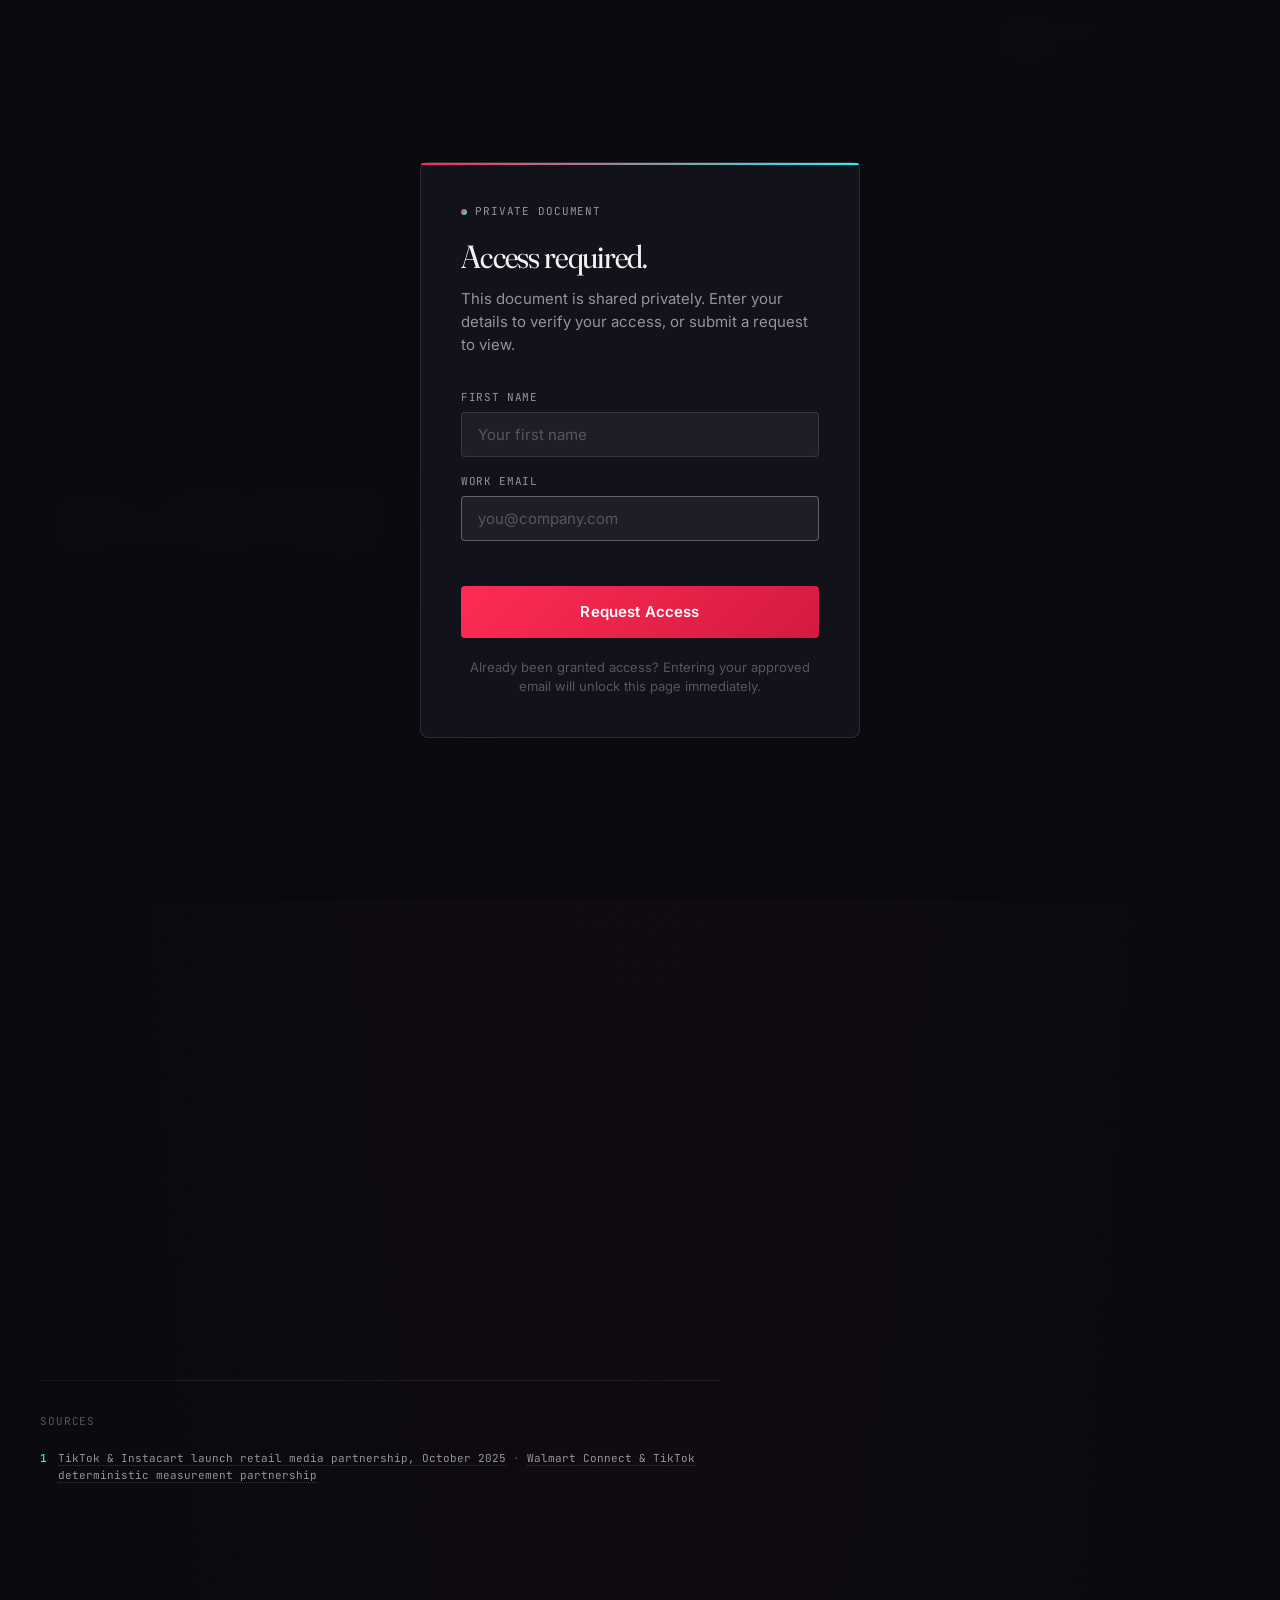
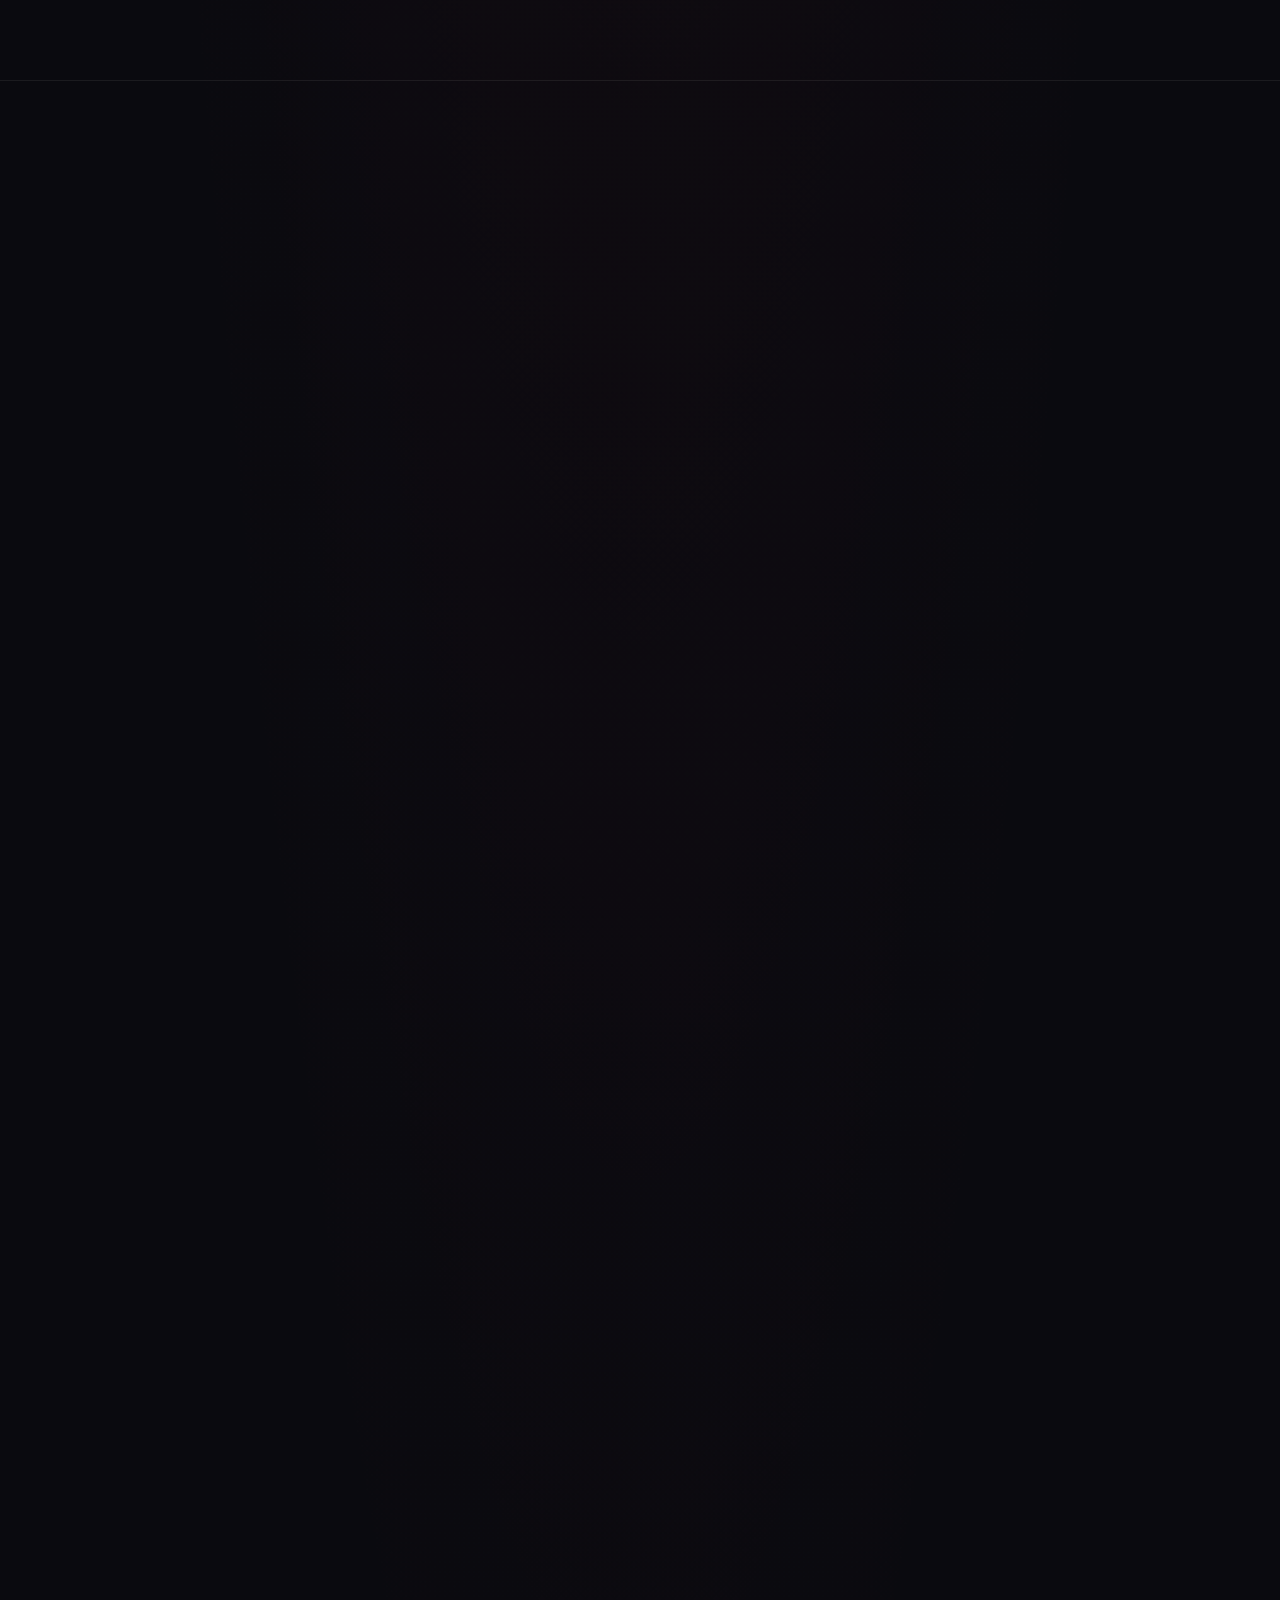
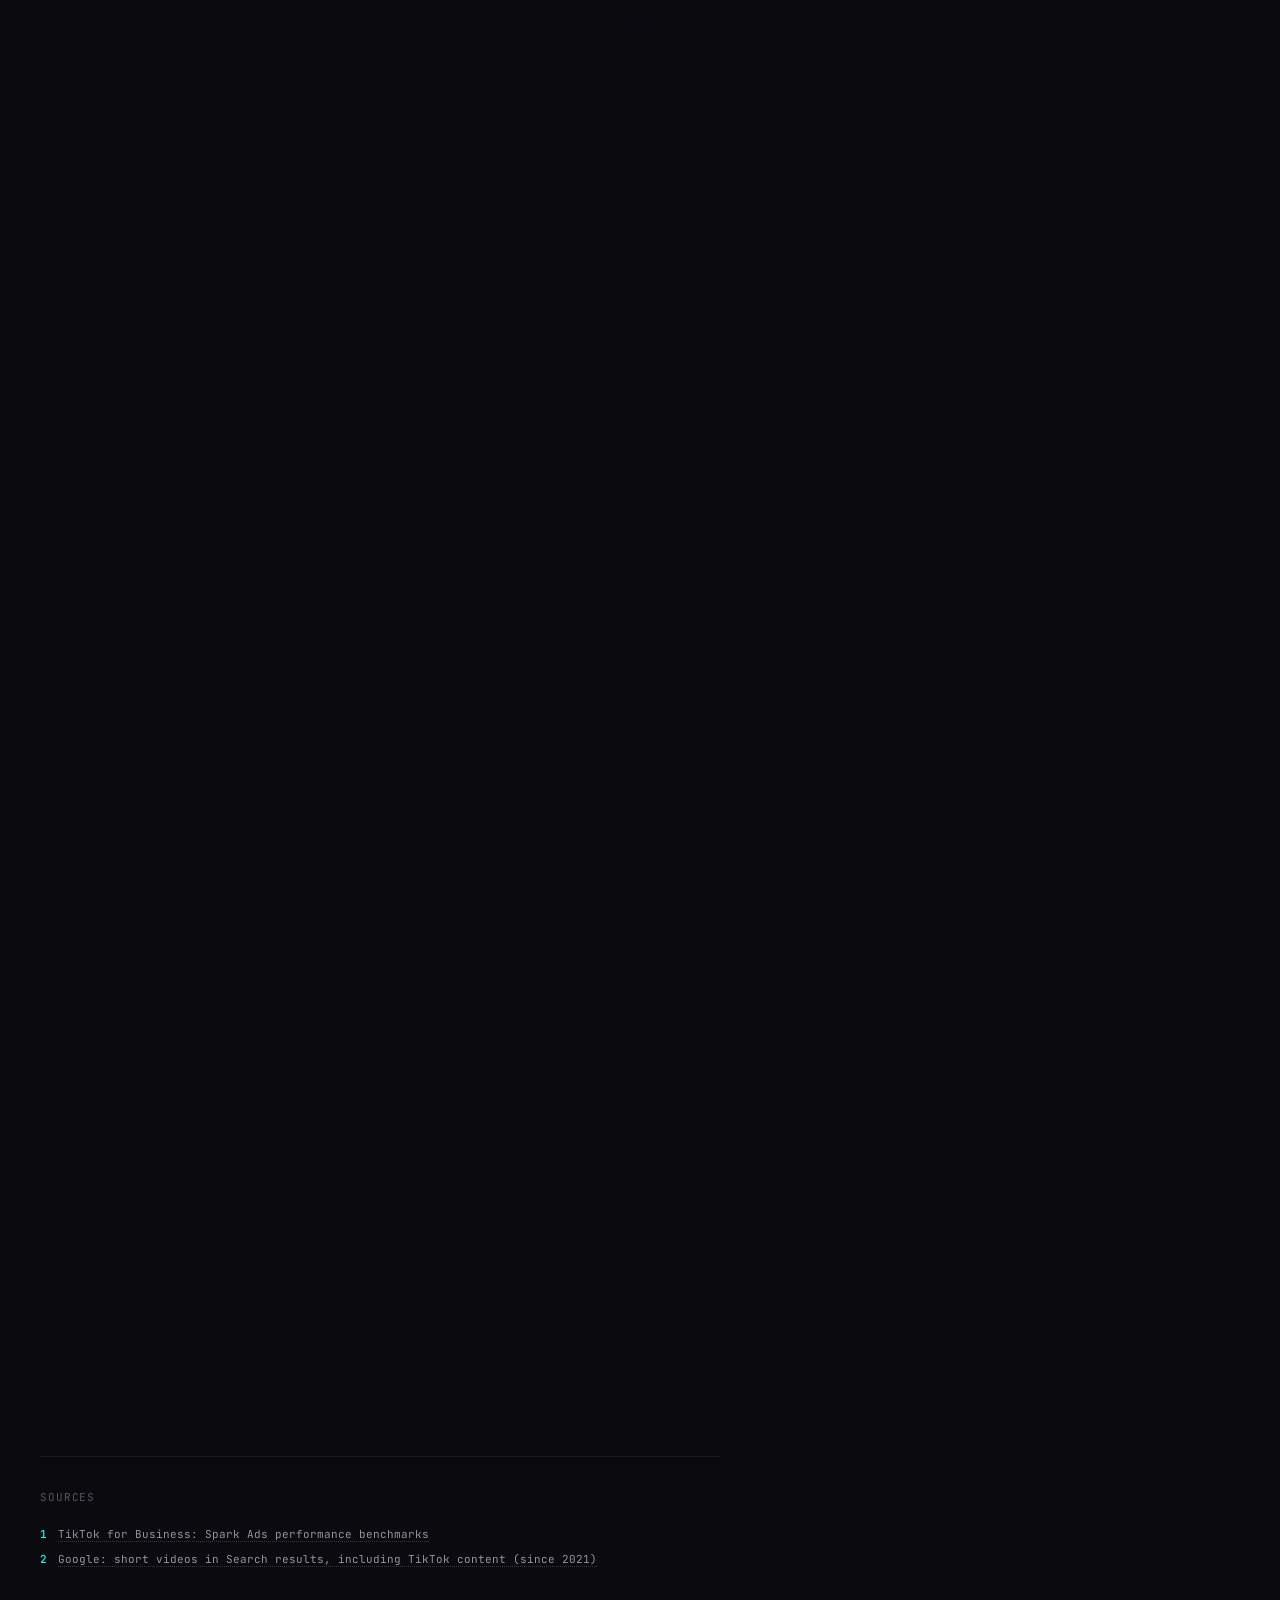
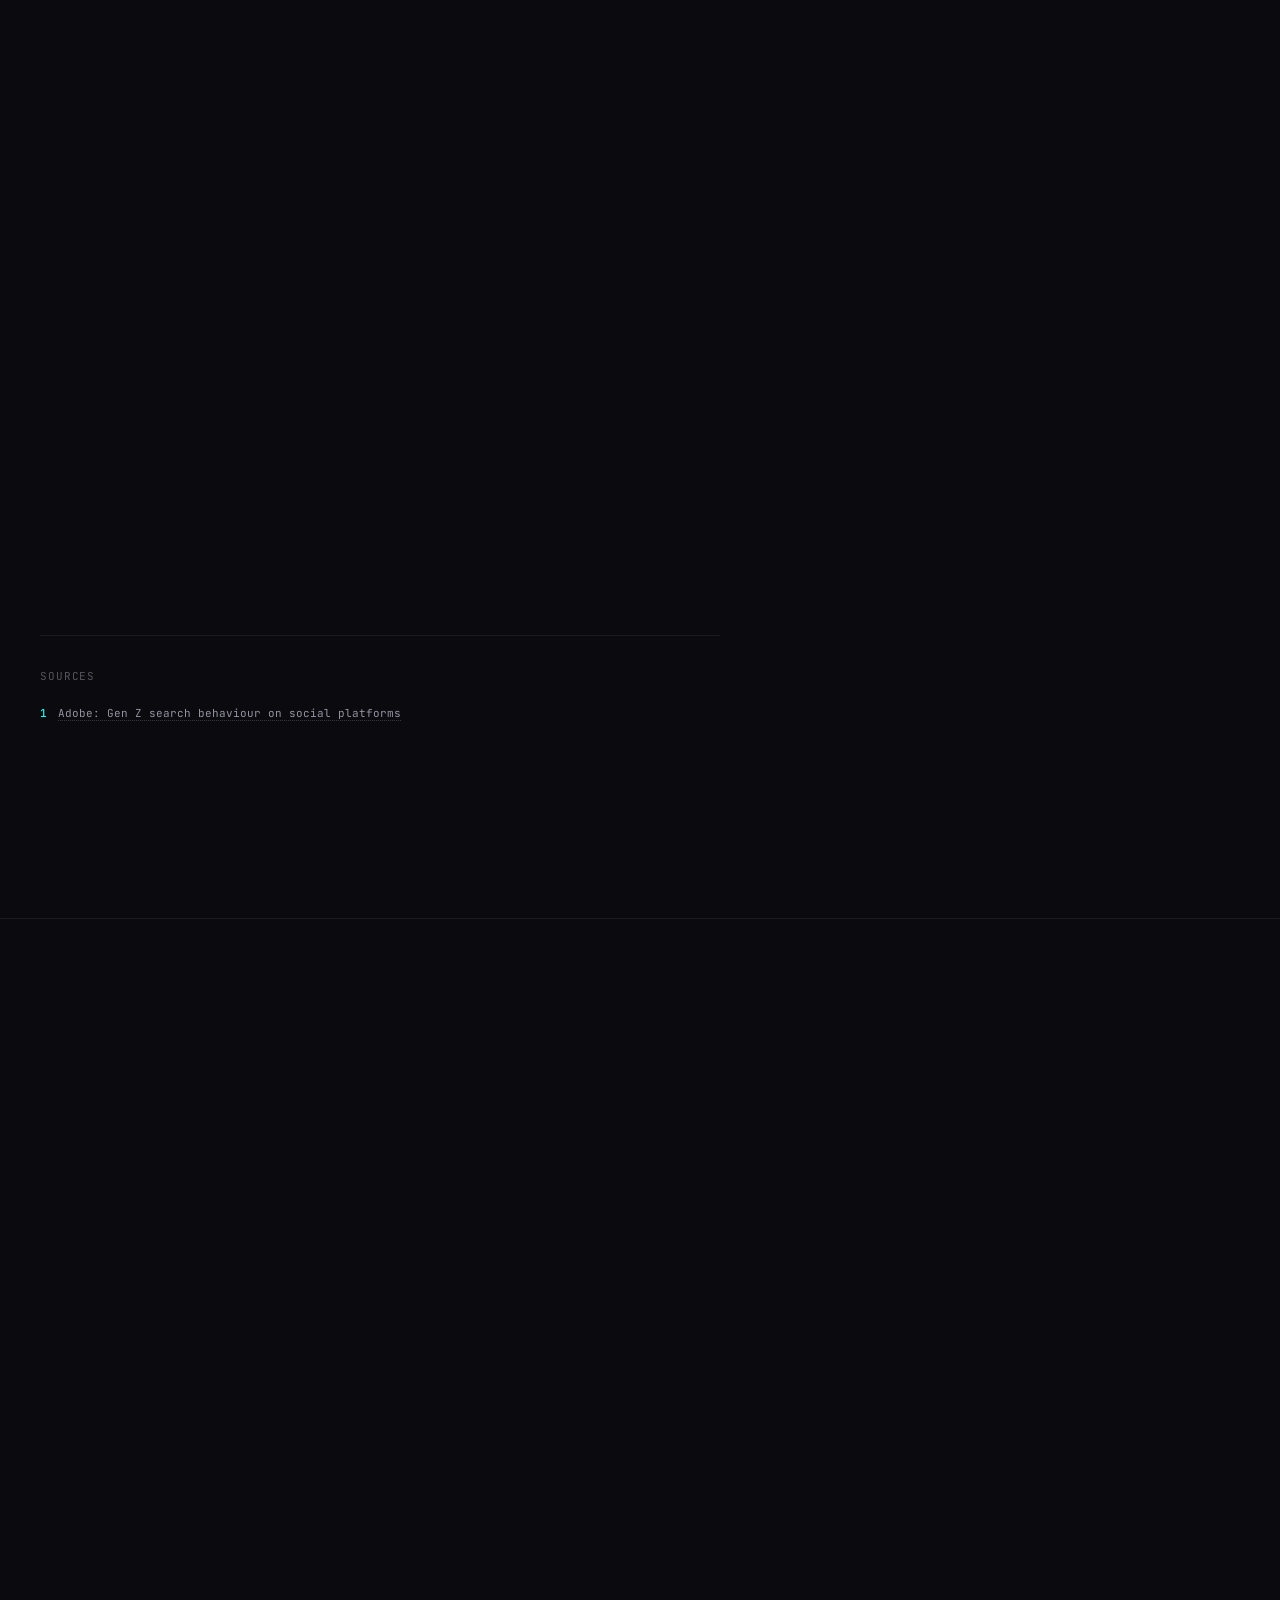
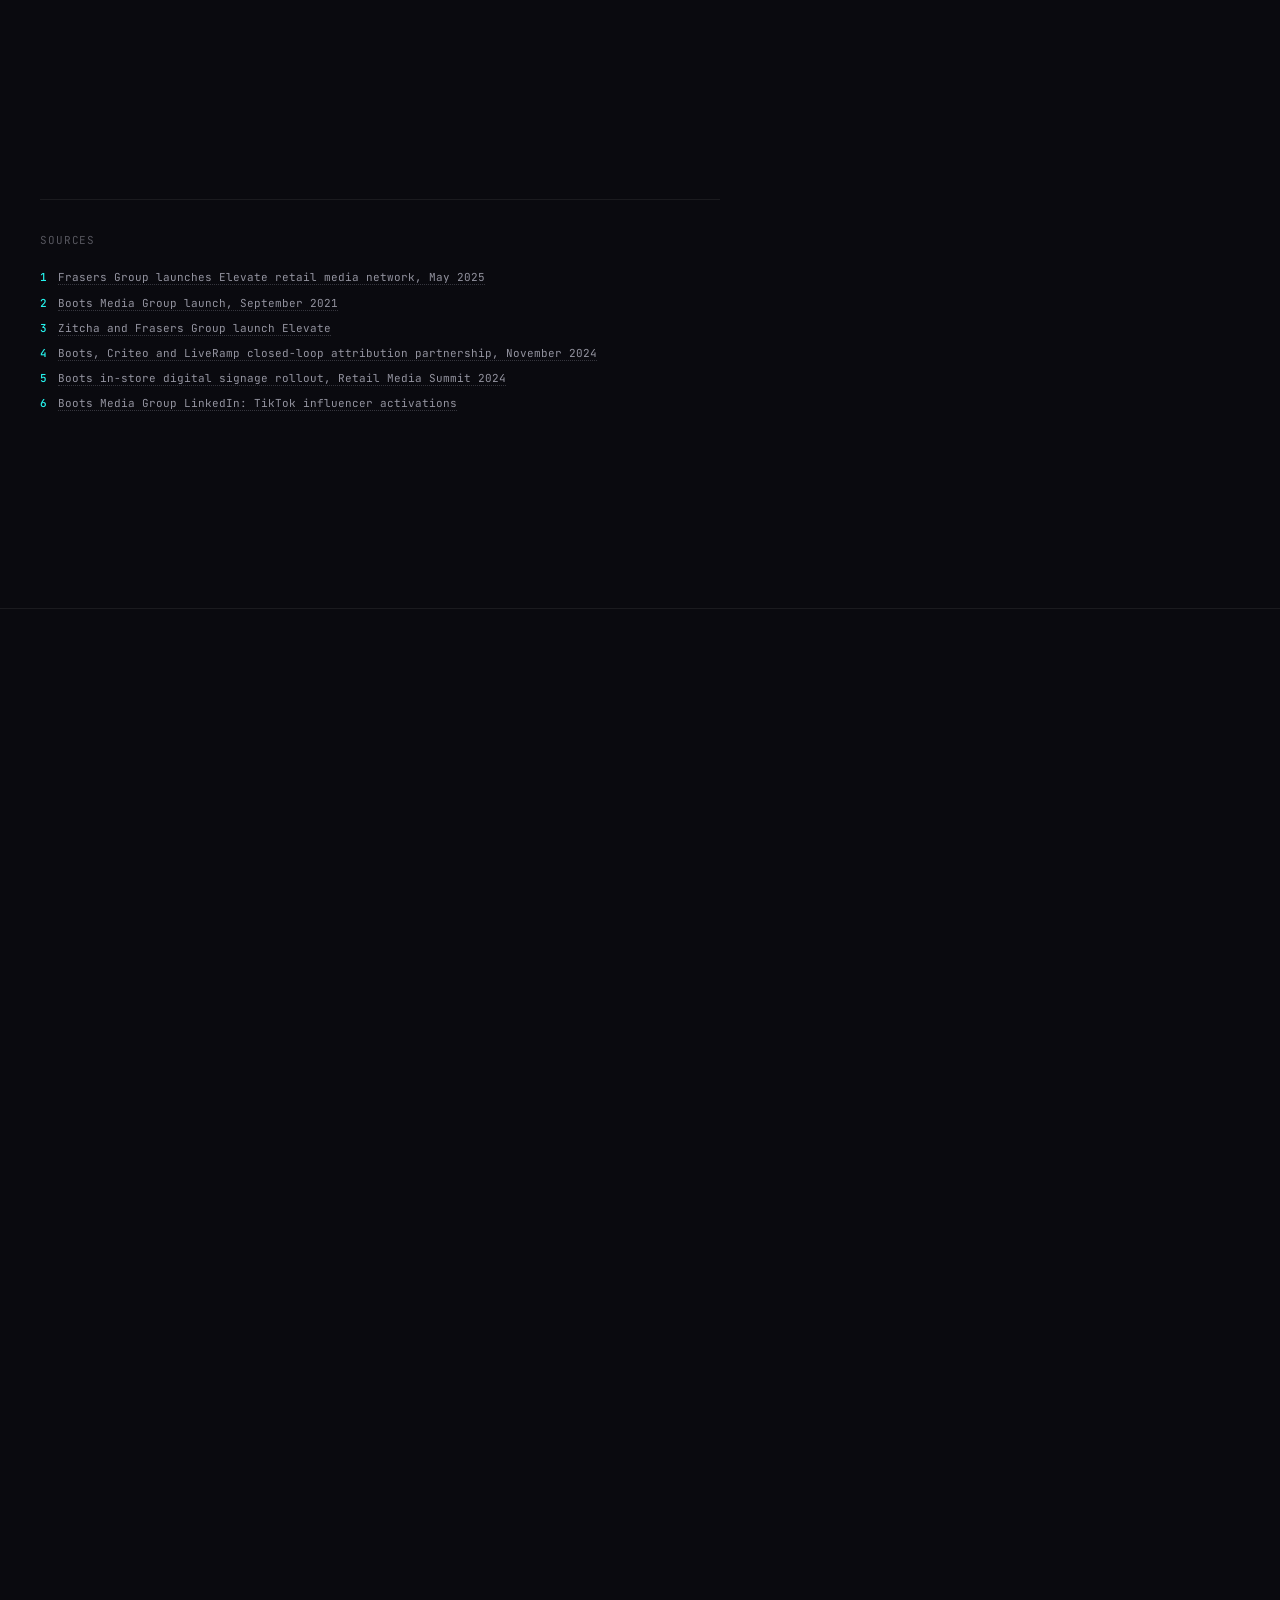
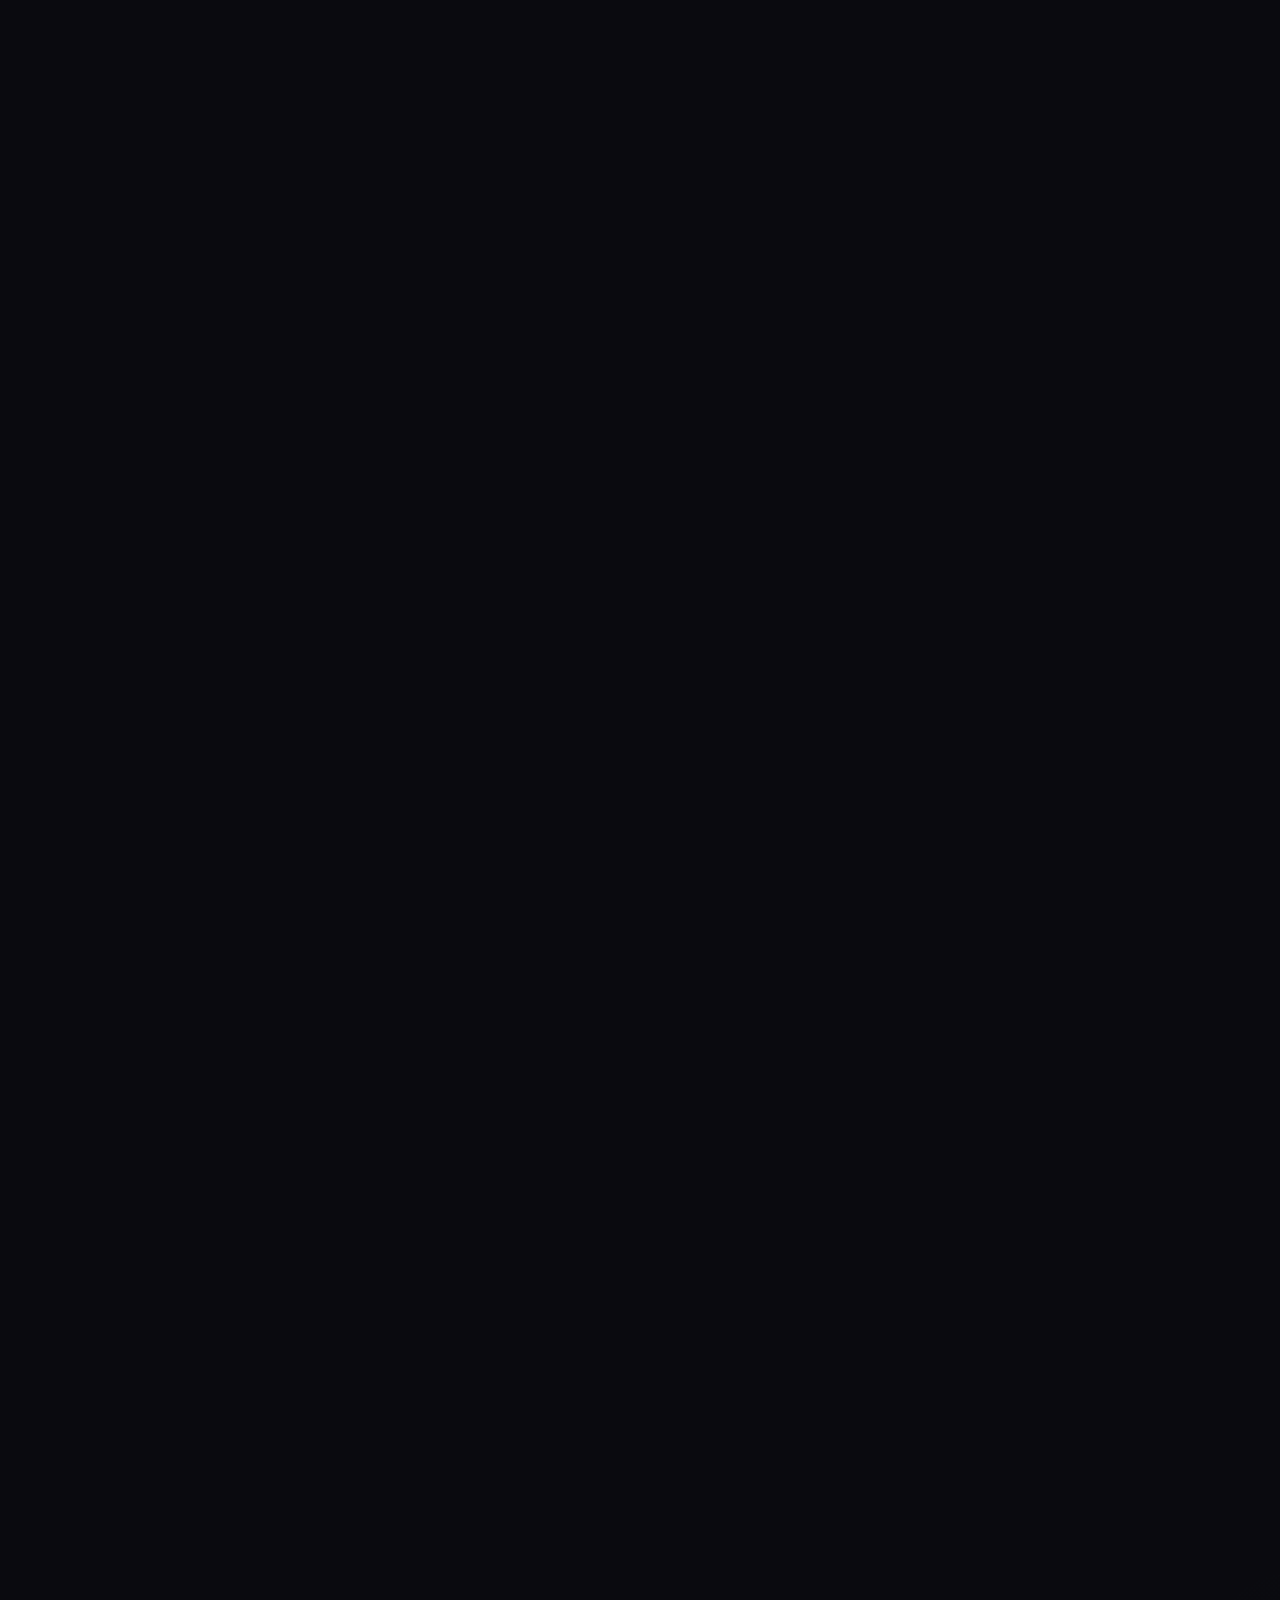
==== commit d76ba5f5: "feat: add privacy gate across all pages Scroll-triggered overlay requiring name and email before con" ====
--- a/index.html
+++ b/index.html
@@ -4302,6 +4302,9 @@
     })();
   </script>
 
+  <!-- Access gate -->
+  <script src="/access-gate.js"></script>
+
   <!-- TikTok official embed script (renders the blockquote into a real player) -->
   <script async src="https://www.tiktok.com/embed.js"></script>
 
